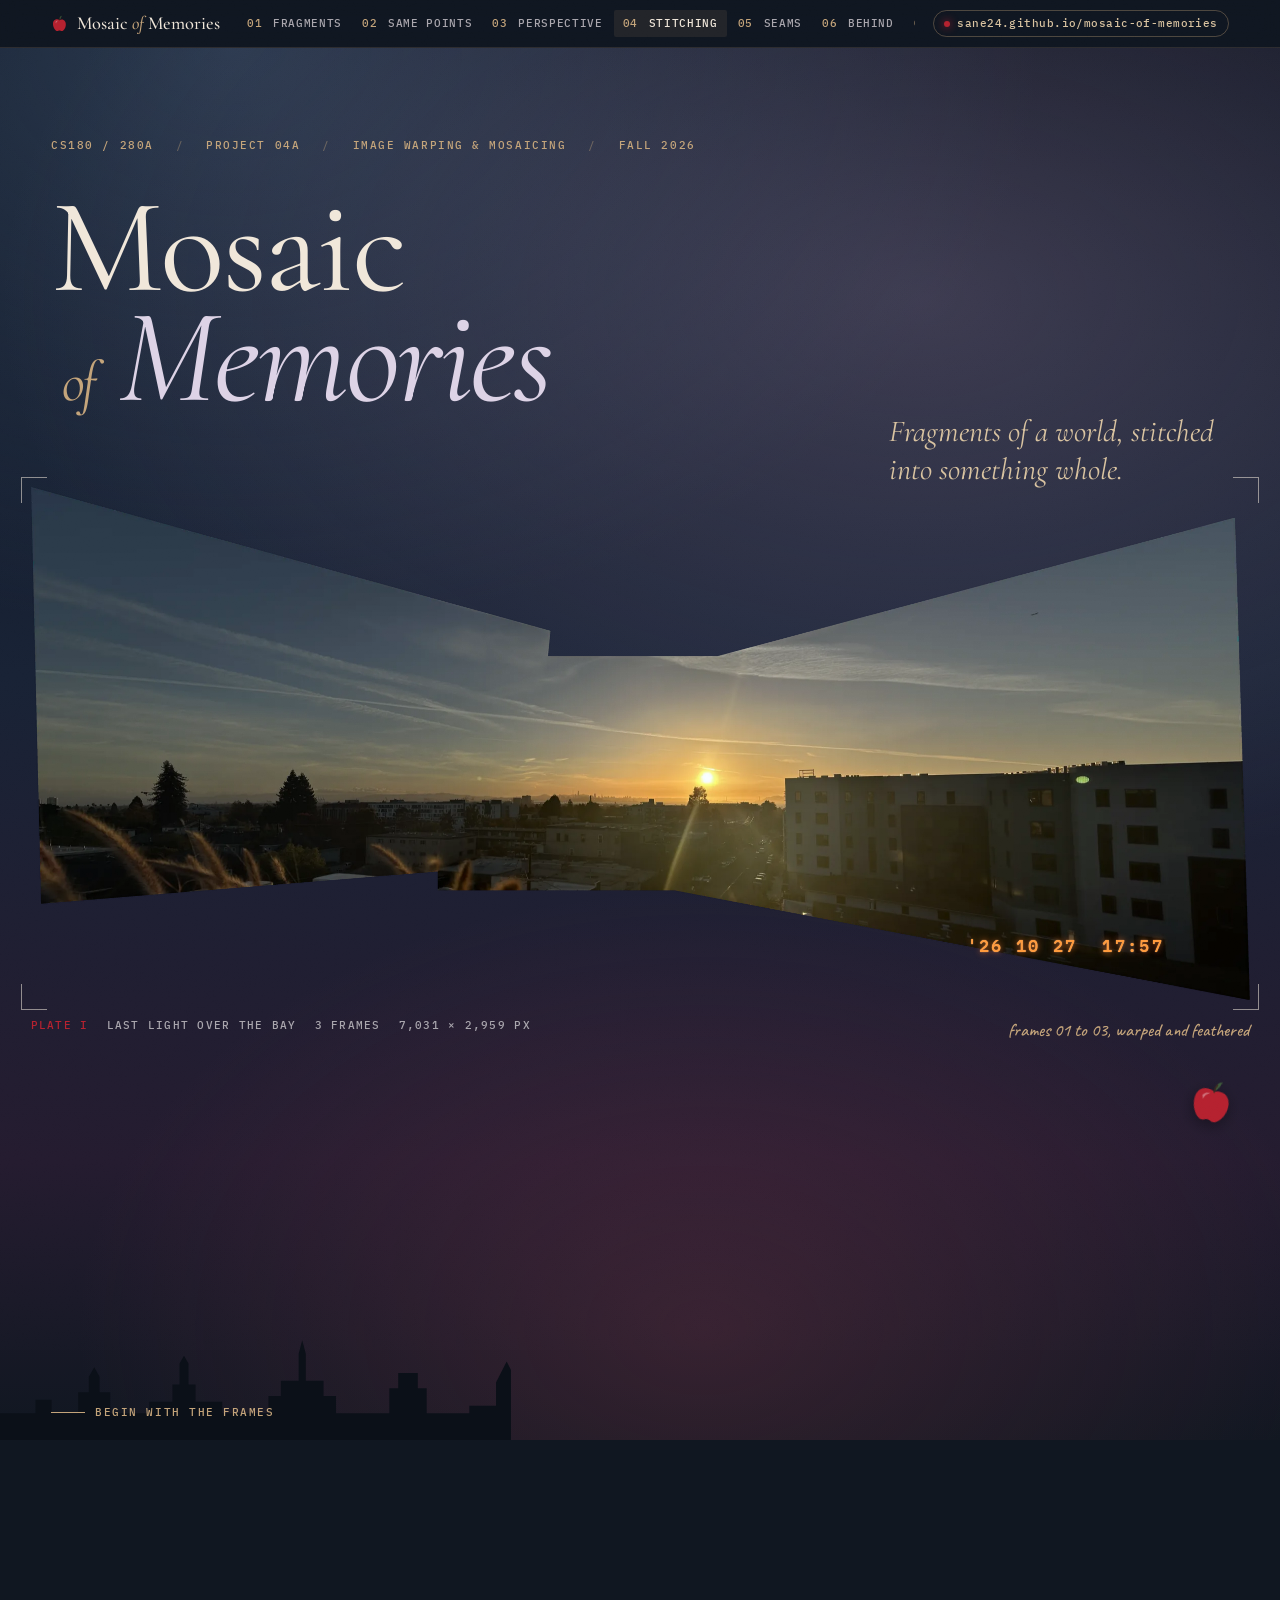
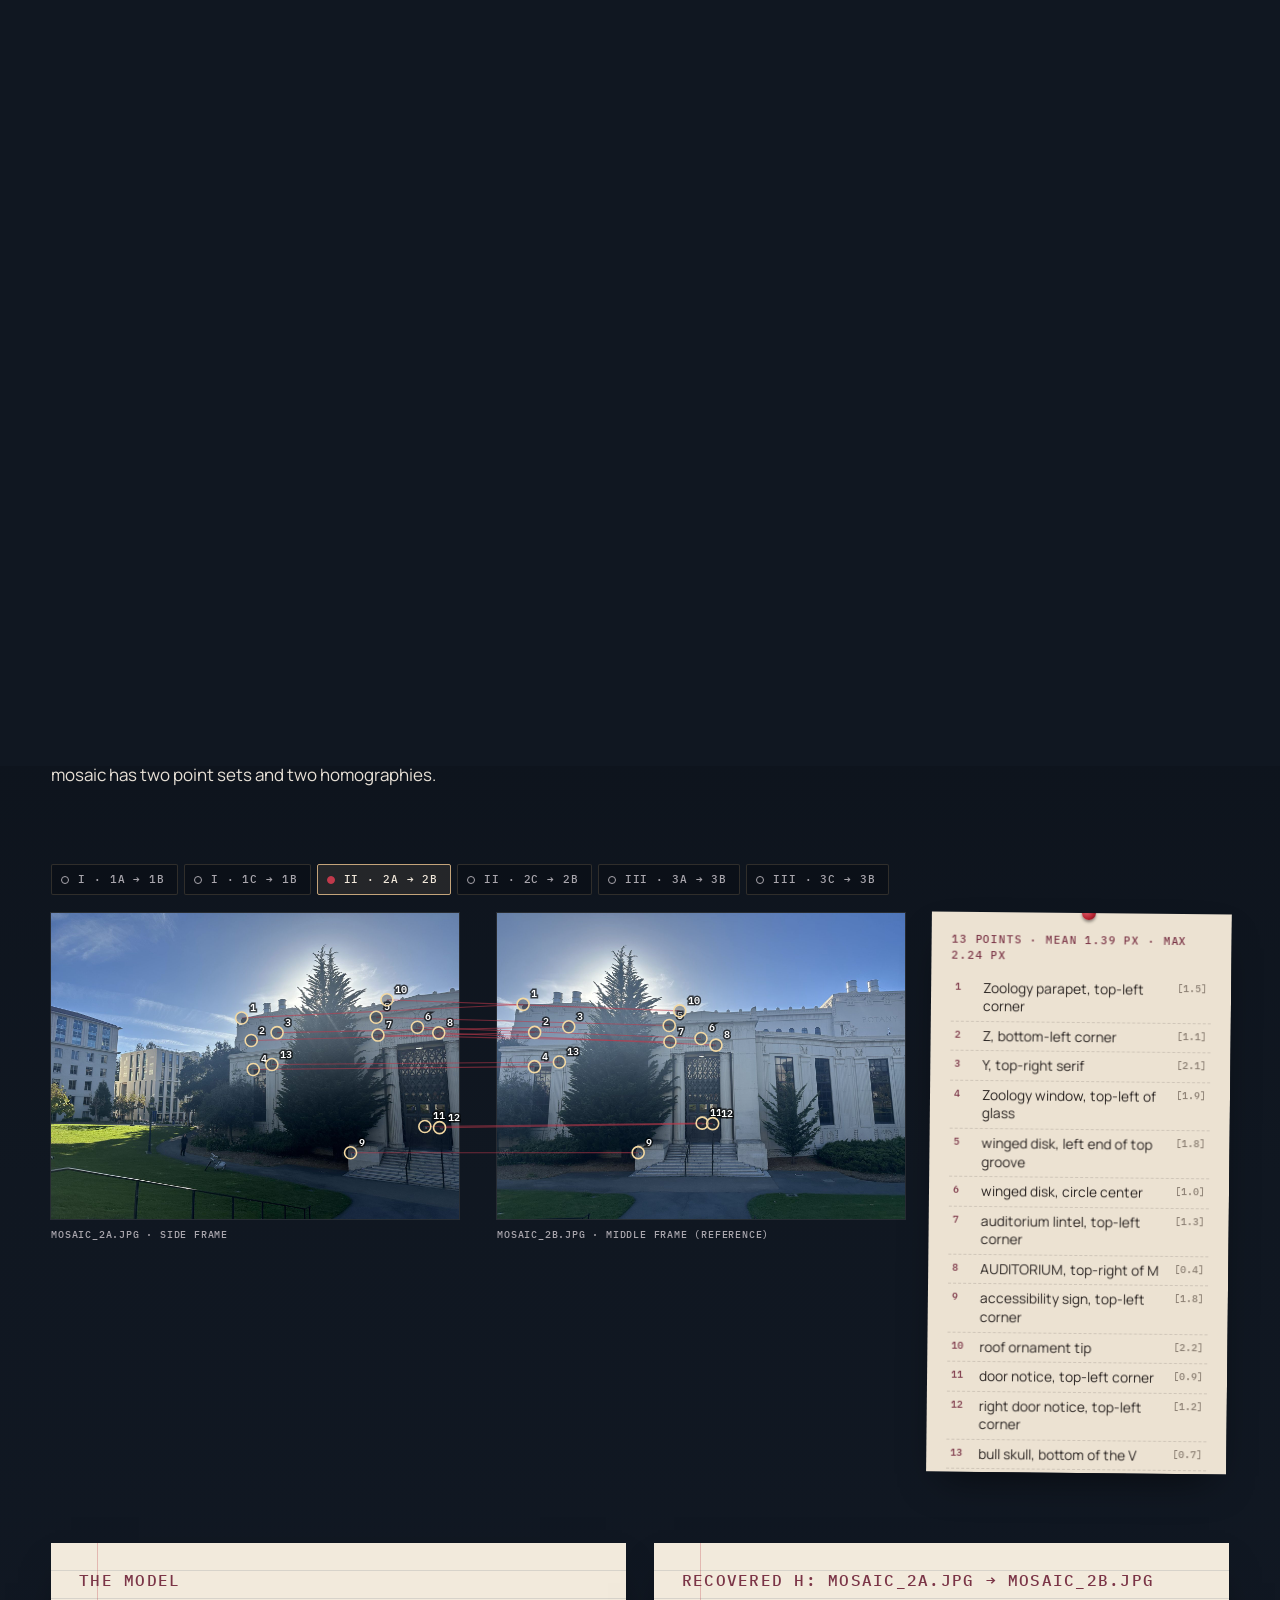
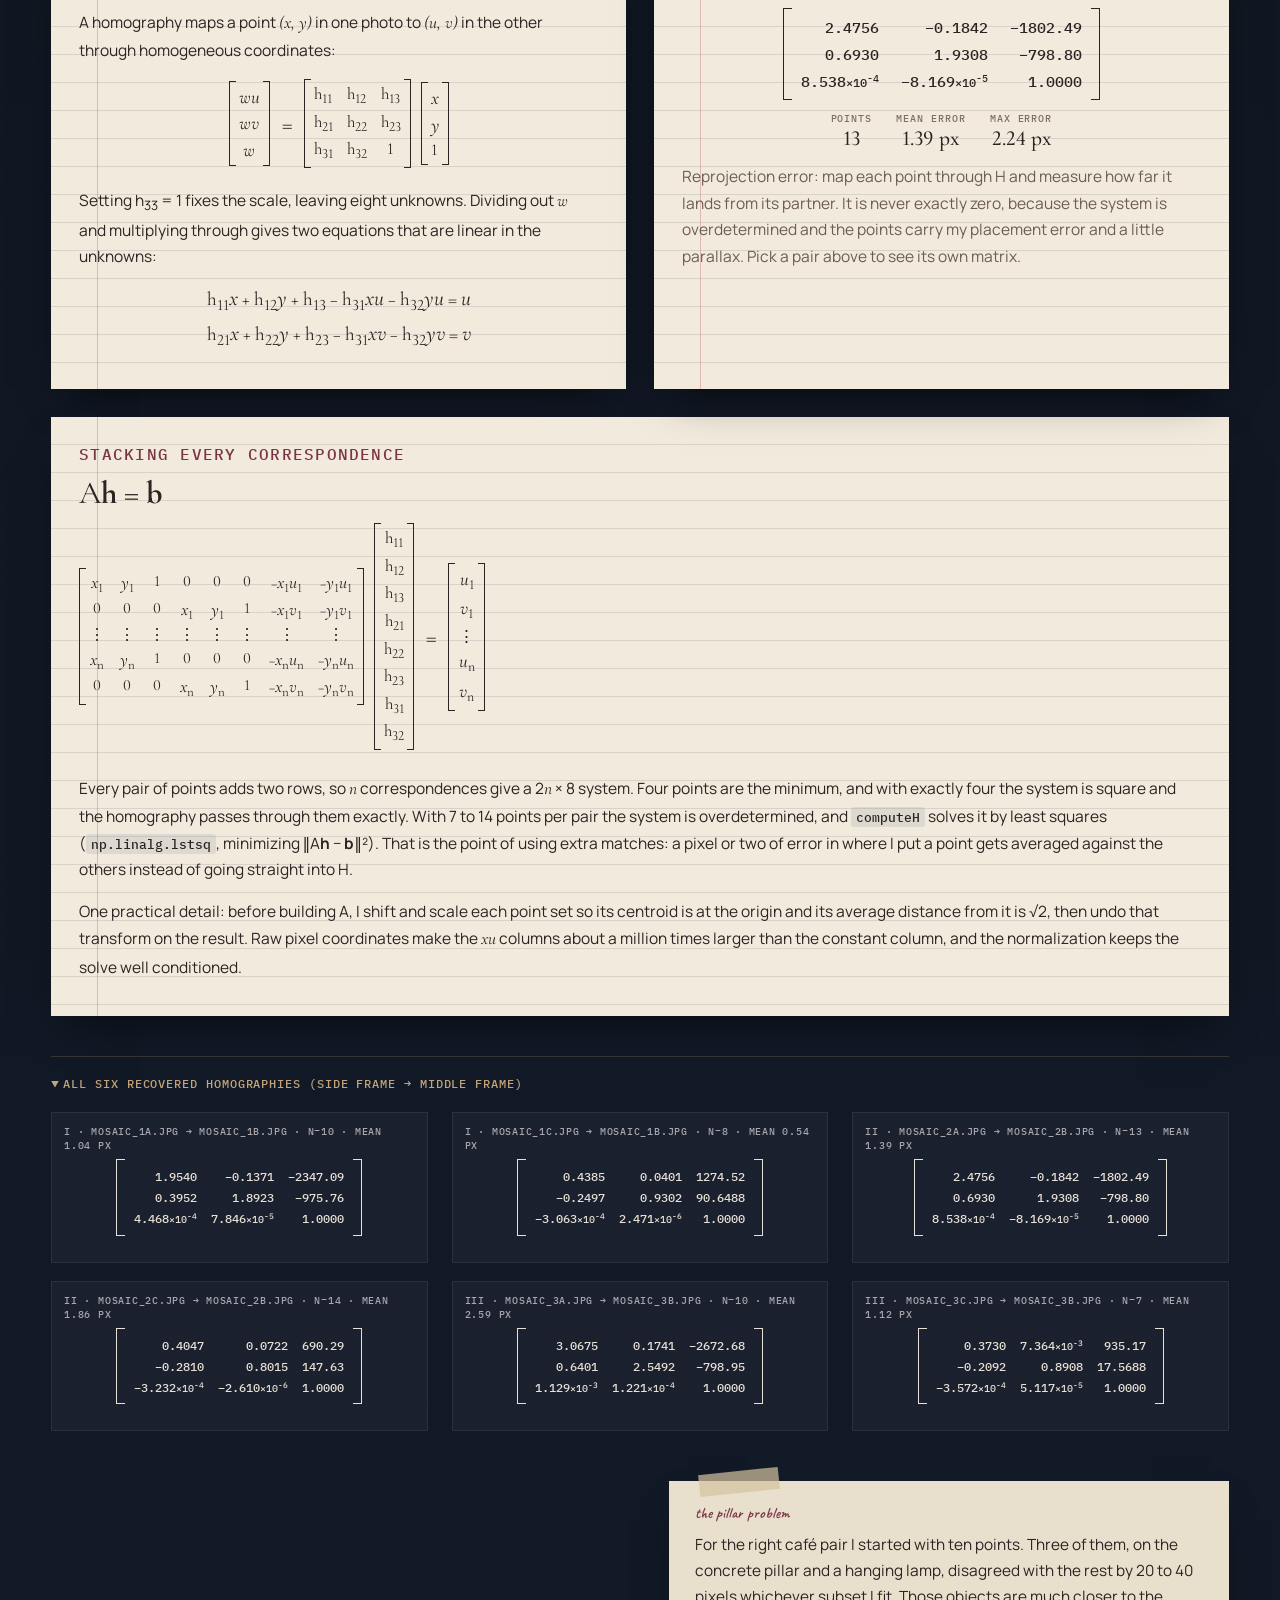
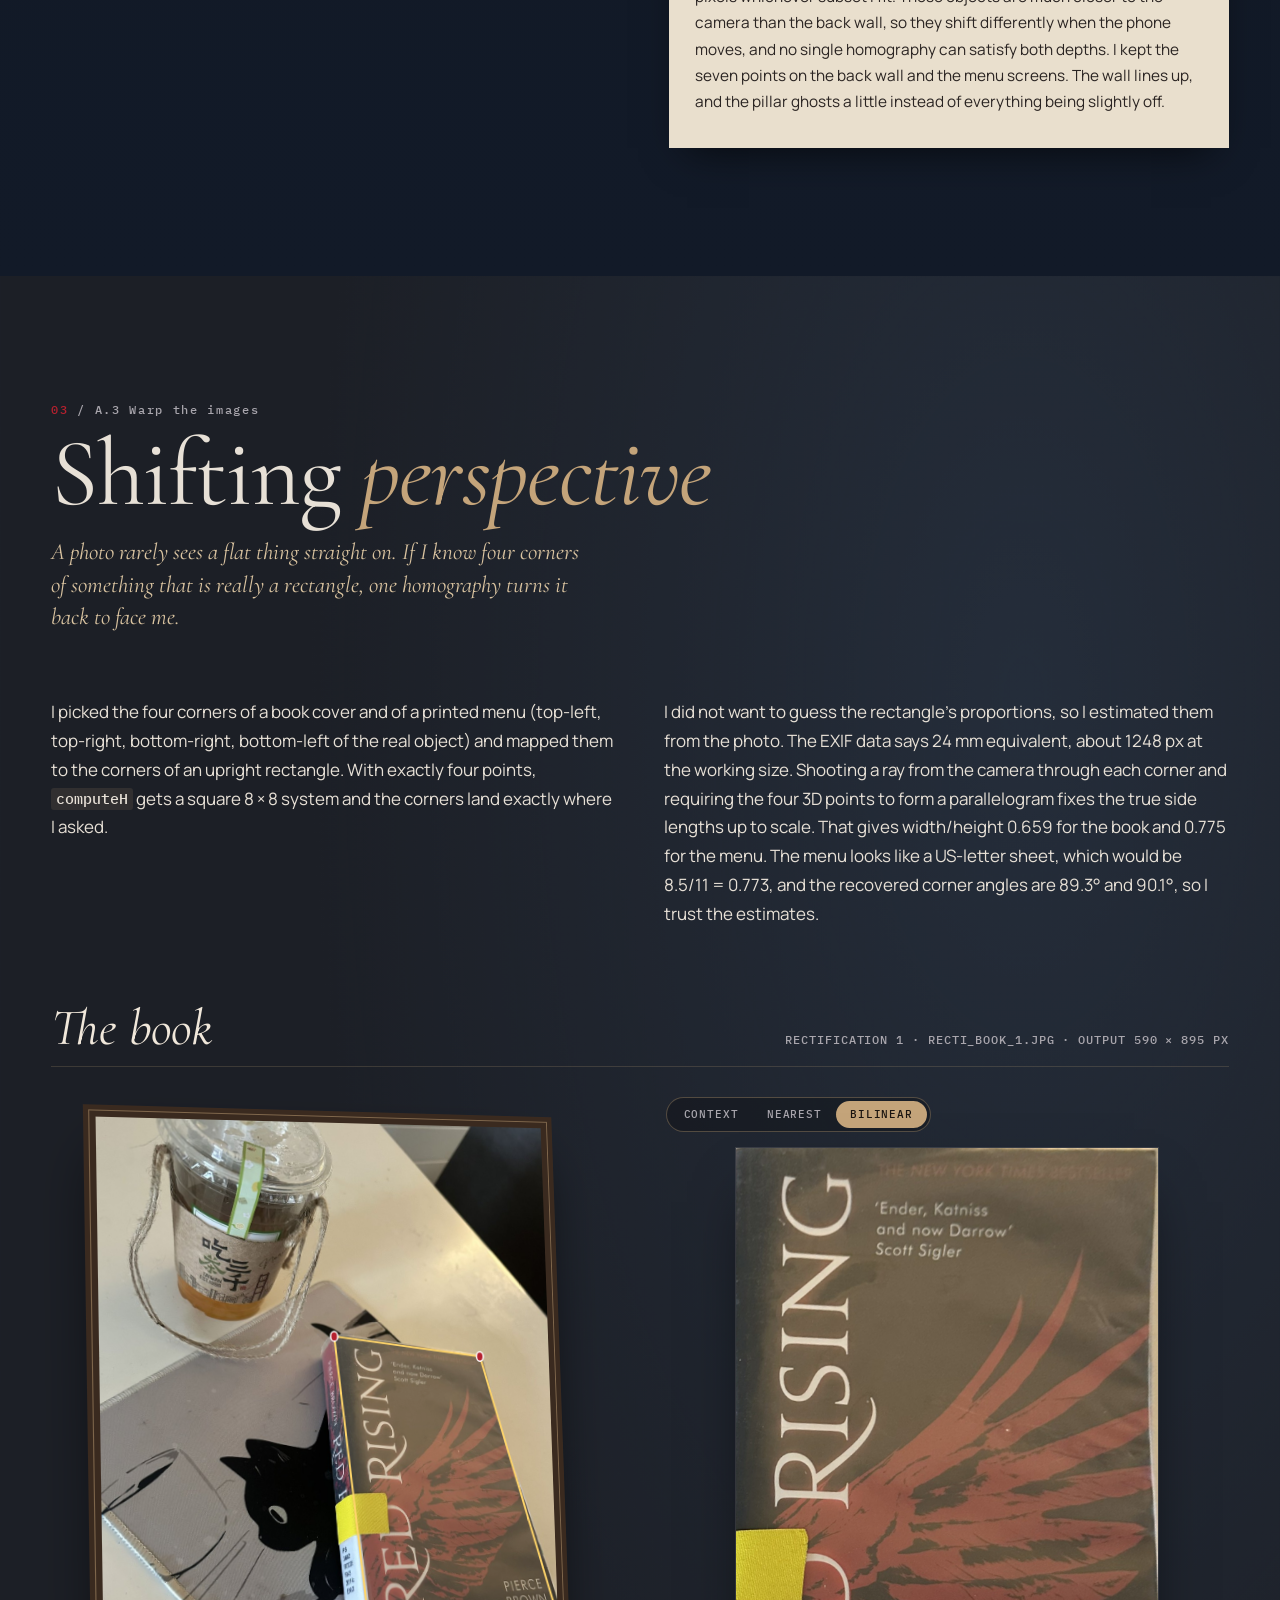
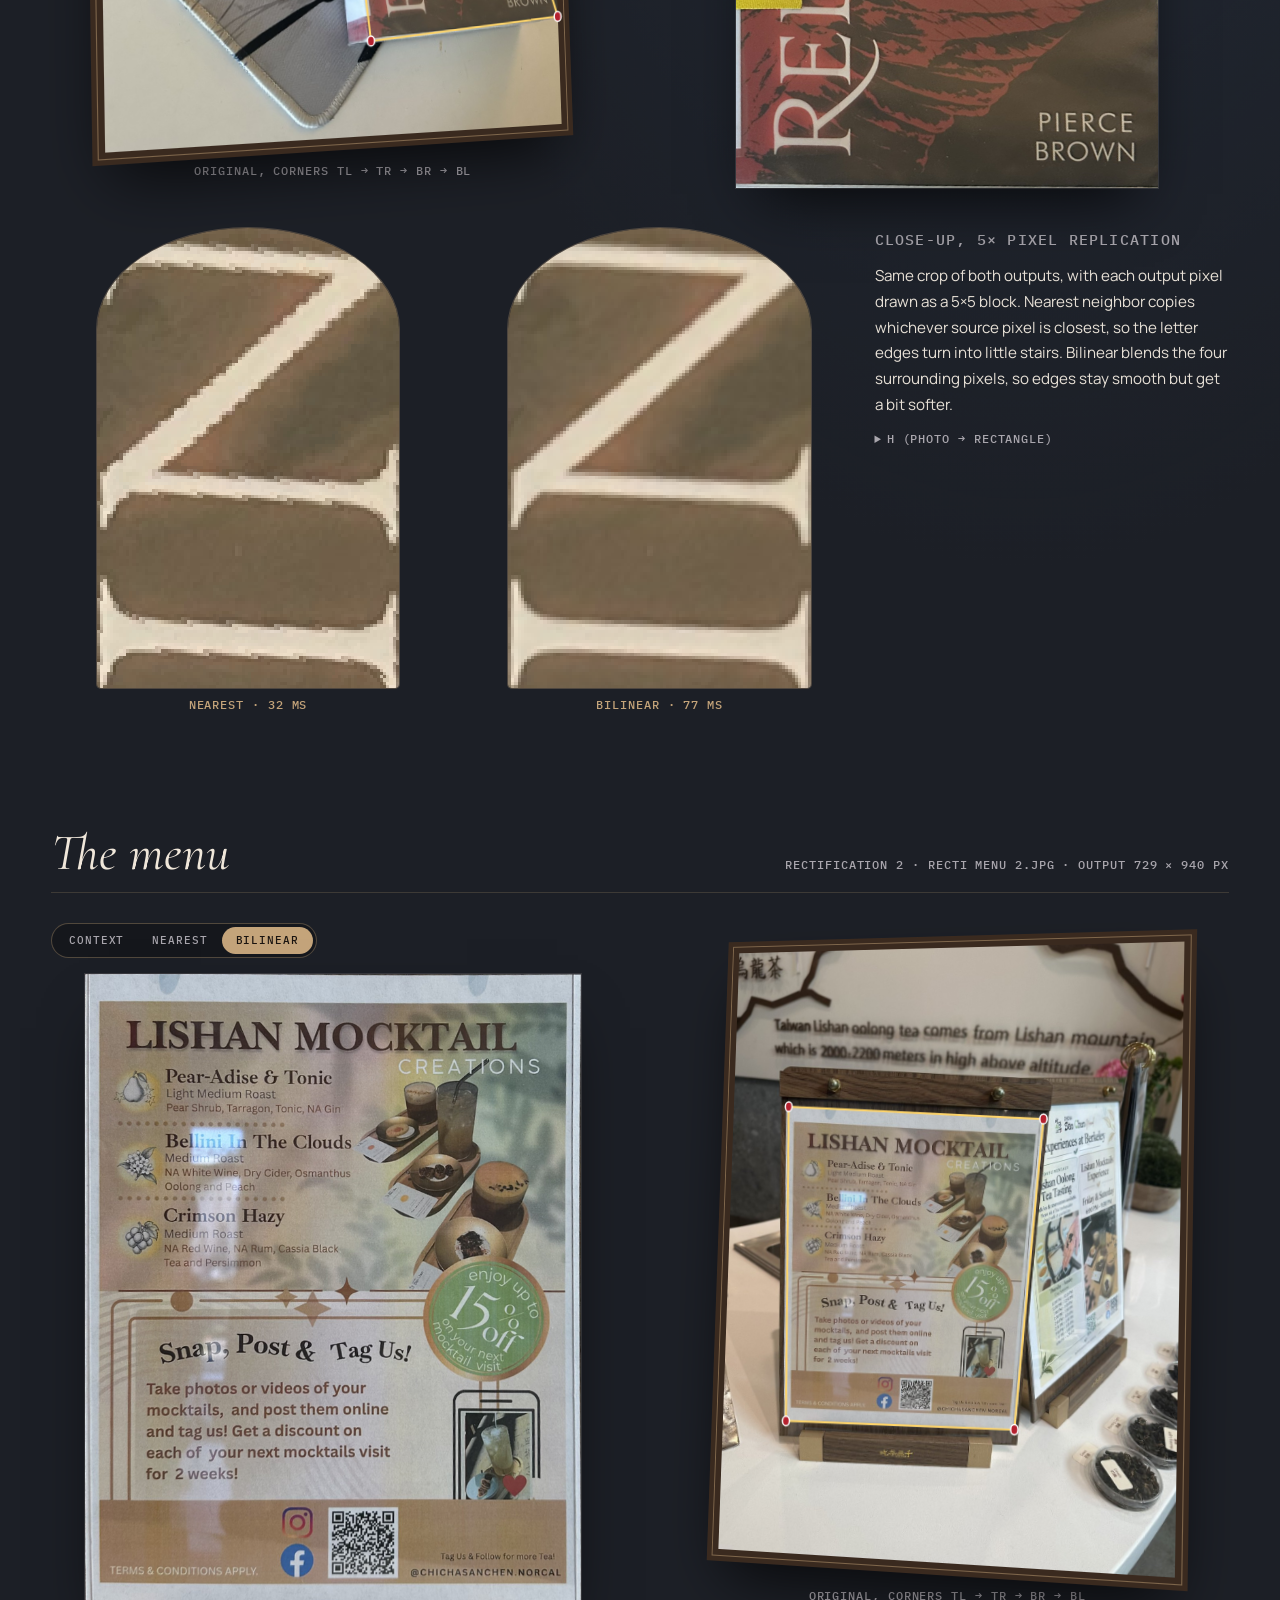
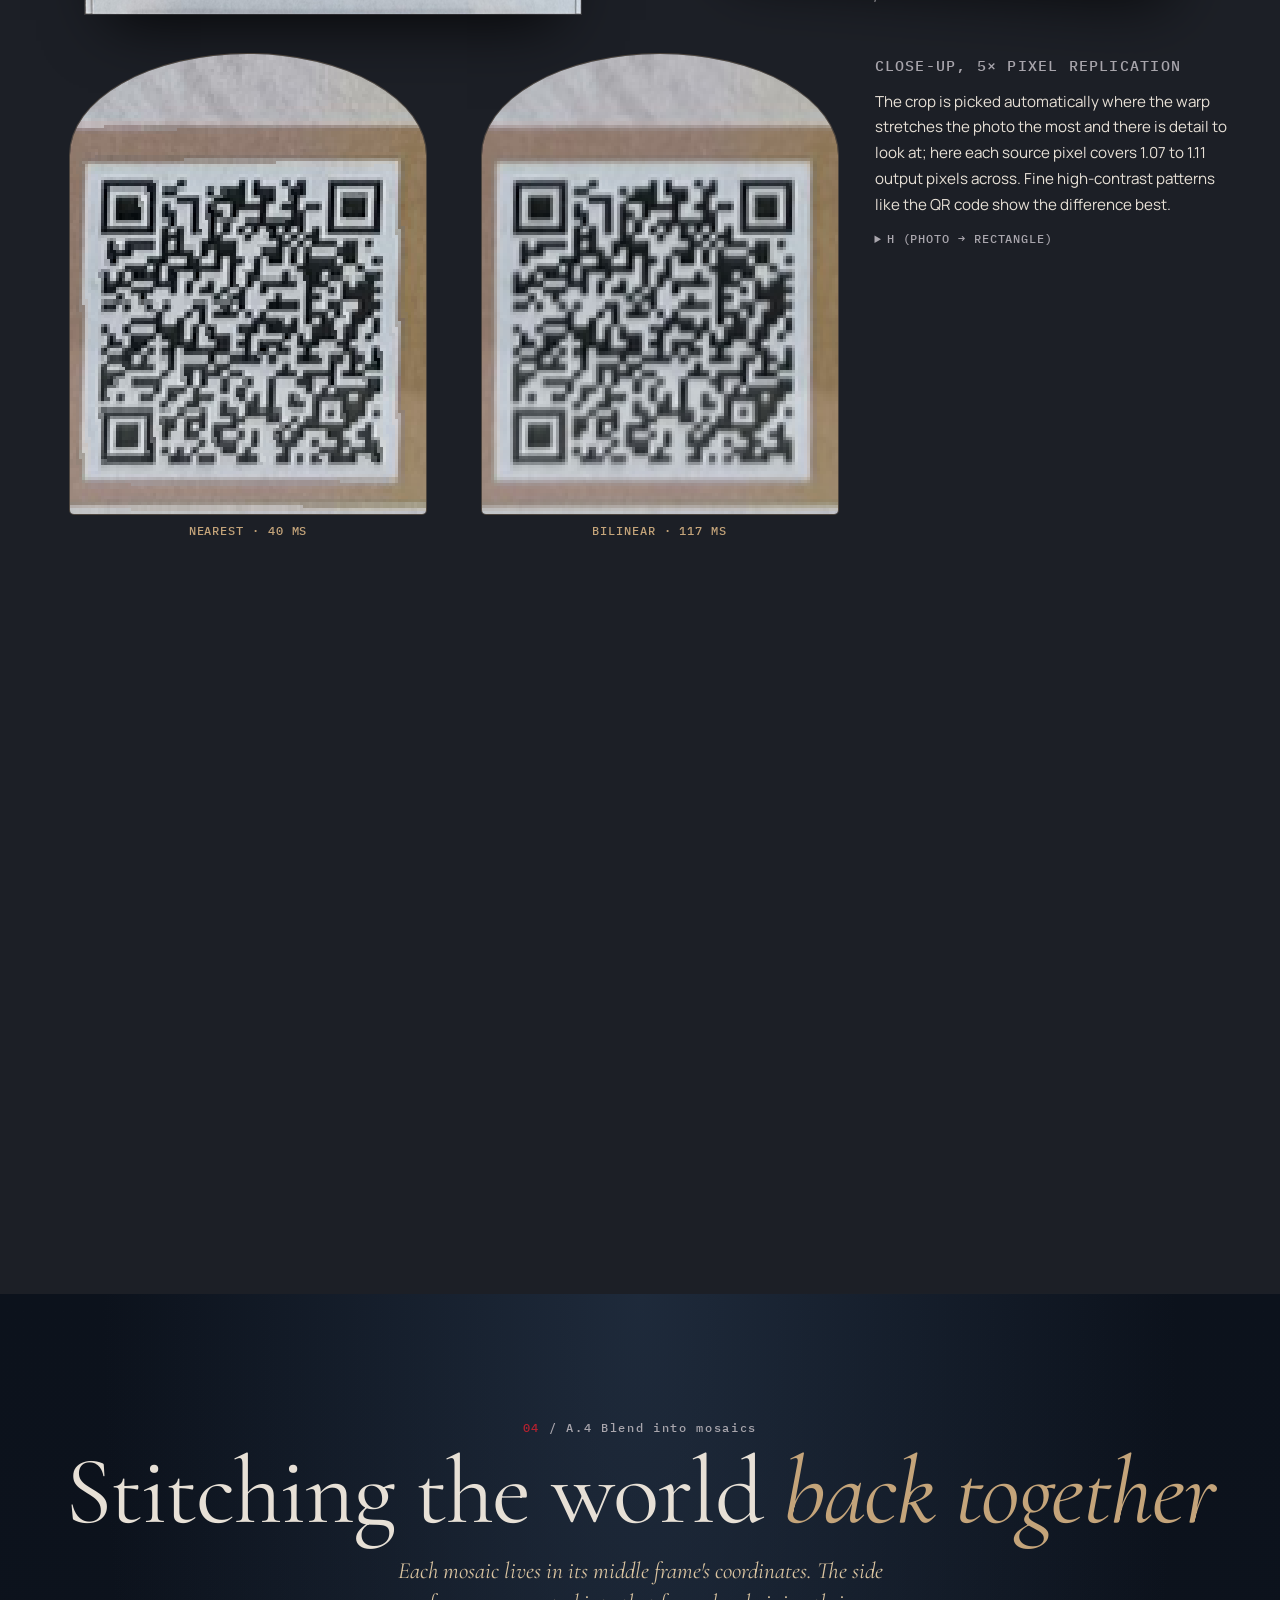
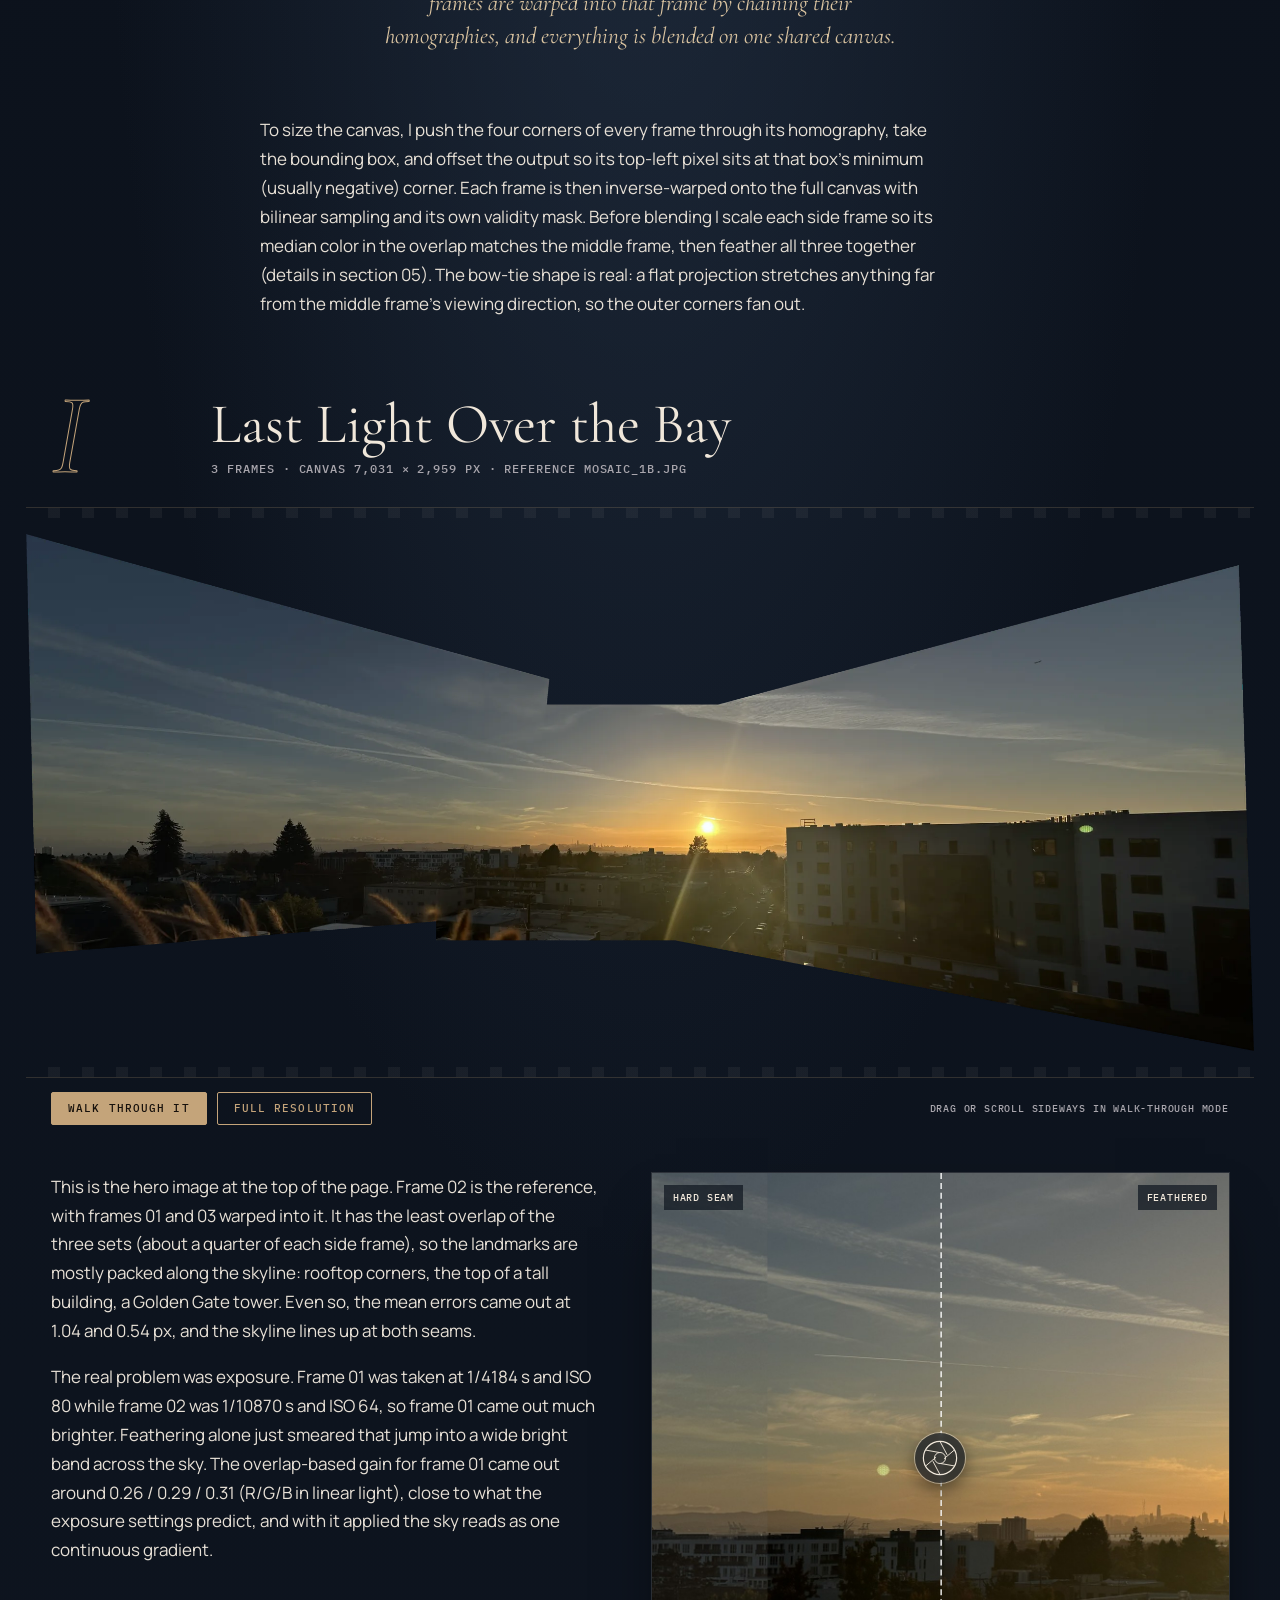
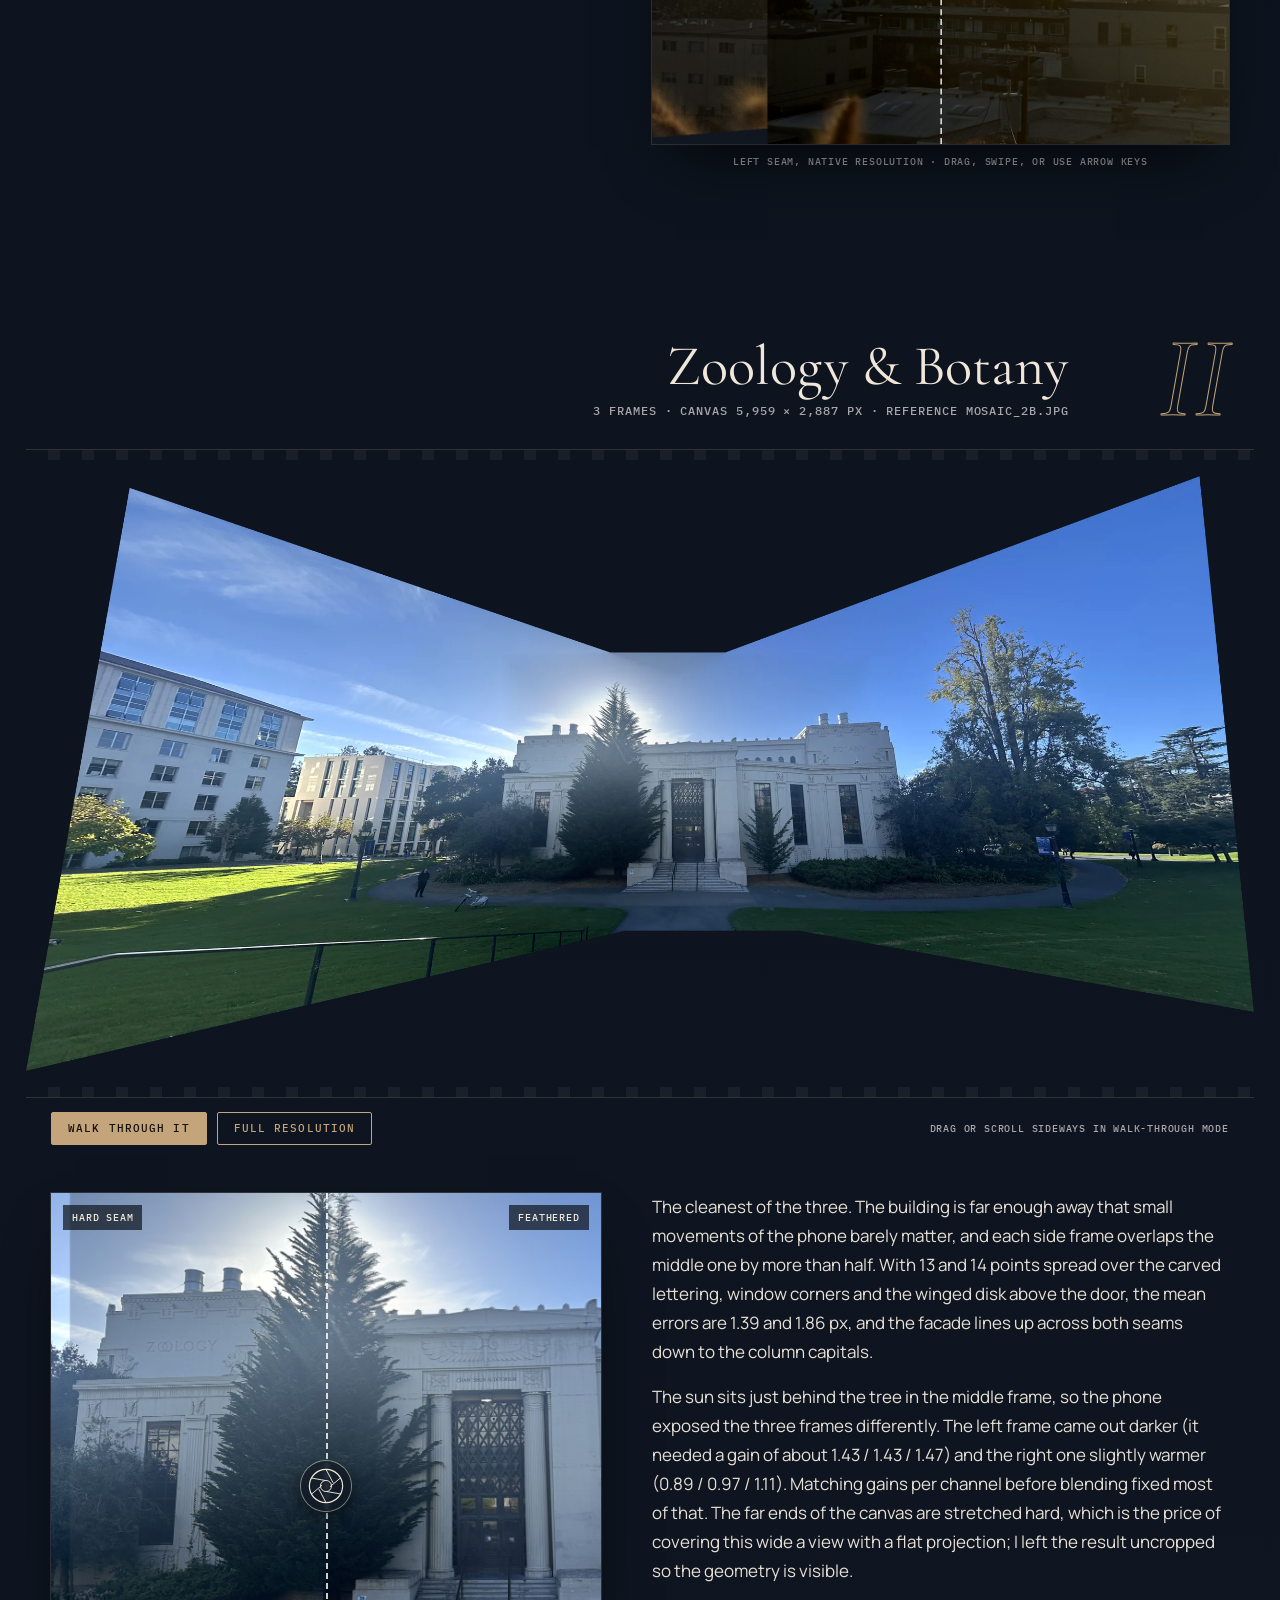
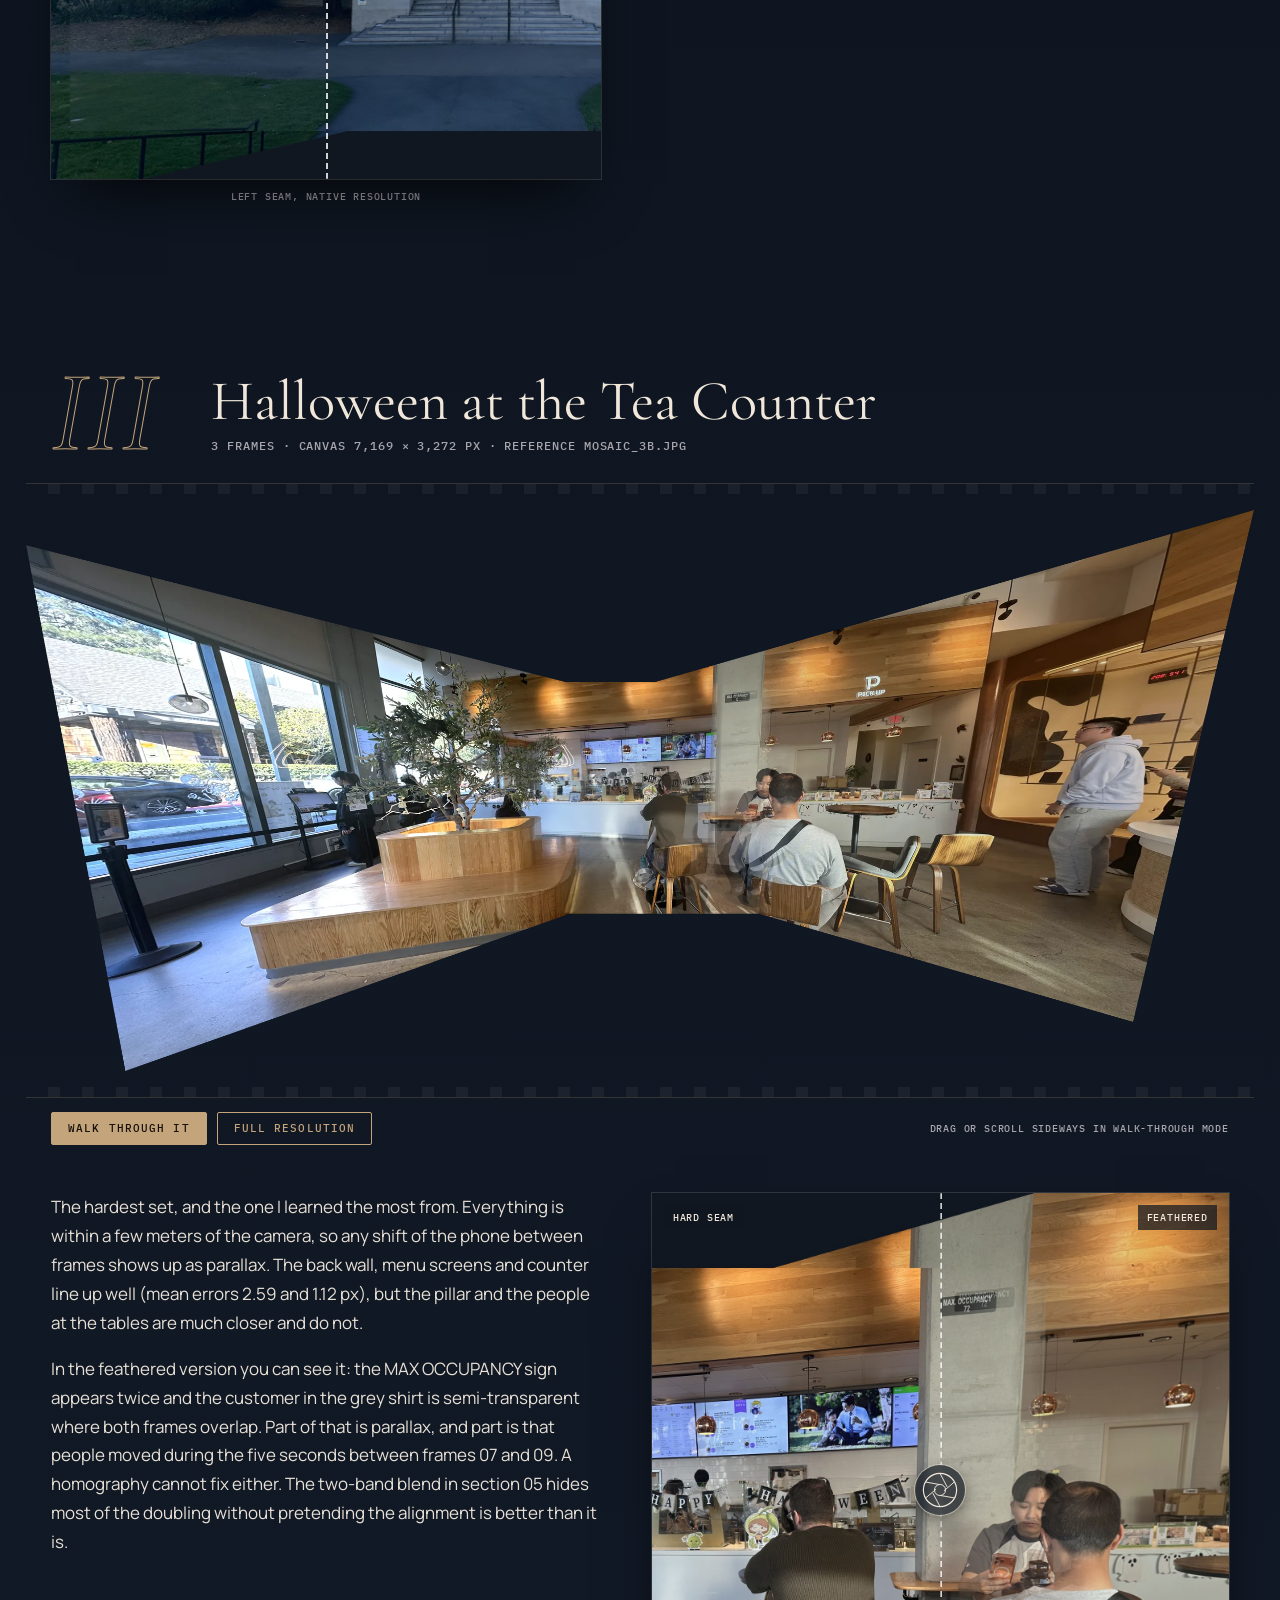
==== index.html @ 3f11285d "build site from results" ====
<!doctype html>
<html lang="en">
<head>
<meta charset="utf-8">
<meta name="viewport" content="width=device-width, initial-scale=1">
<title>Mosaic of Memories</title>
<meta name="description" content="CS180/280A Project 4A: image warping and mosaicing. Manual homographies, inverse warping, perspective rectification and feathered photo mosaics.">
<meta name="color-scheme" content="dark light">
<link rel="canonical" href="https://sane24.github.io/mosaic-of-memories/">
<link rel="icon" href="assets/apple.svg" type="image/svg+xml">
<link rel="preconnect" href="https://fonts.googleapis.com">
<link rel="preconnect" href="https://fonts.gstatic.com" crossorigin>
<link href="https://fonts.googleapis.com/css2?family=Caveat:wght@500;600&family=Cormorant+Garamond:ital,wght@0,400;0,500;0,600;1,400;1,500&family=IBM+Plex+Mono:wght@400;500&family=Manrope:wght@400;500;600&display=swap" rel="stylesheet">
<link rel="stylesheet" href="assets/styles.css">
<script>document.documentElement.classList.add('js')</script>
</head>
<body id="top">

<svg width="0" height="0" class="defs" aria-hidden="true" focusable="false">
  <defs>
    <symbol id="apple" viewBox="0 0 64 64">
      <path d="M33 17c-2-6 1-12 7-14-1 6-3 10-7 14z" fill="#3d5a3a"/>
      <path d="M32 19c-6-4-17-4-22 4-6 10-1 27 7 34 4 4 8 4 11 2 2-1 6-1 8 0 3 2 7 2 11-2 8-7 12-23 6-33-5-8-15-8-21-5z" fill="currentColor"/>
      <path d="M17 27c2-4 6-6 10-5-4 2-7 5-8 10z" fill="#fff" opacity=".35"/>
      <path d="M32 19c0-4 0-7 2-10" stroke="#3b2a1f" stroke-width="2.4" fill="none" stroke-linecap="round"/>
    </symbol>
    <symbol id="aperture" viewBox="0 0 48 48">
      <circle cx="24" cy="24" r="21" fill="none" stroke="currentColor" stroke-width="1.5"/>
      <g fill="none" stroke="currentColor" stroke-width="1.2">
        <path d="M24 3 L33 20"/><path d="M42 14 L29 25"/><path d="M42 34 L25 31"/>
        <path d="M24 45 L15 28"/><path d="M6 34 L19 23"/><path d="M6 14 L23 17"/>
      </g>
      <circle cx="24" cy="24" r="7" fill="none" stroke="currentColor" stroke-width="1.2"/>
    </symbol>
    <symbol id="mask" viewBox="0 0 200 90">
      <path d="M100 30c-14-18-48-28-80-22C6 11 0 24 2 38c3 22 22 42 46 46 22 4 36-6 46-22 2-3 10-3 12 0 10 16 24 26 46 22 24-4 43-24 46-46 2-14-4-27-18-30-32-6-66 4-80 22z" fill="currentColor"/>
    </symbol>
  </defs>
</svg>

<a class="skip" href="#fragments">Skip to the project</a>

<header class="topbar">
  <a class="brand" href="#top" aria-label="Mosaic of Memories, back to top">
    <svg class="brand__apple" aria-hidden="true"><use href="#apple"/></svg>
    <span>Mosaic <i>of</i> Memories</span>
  </a>
  <nav class="topnav" aria-label="Sections">
    <a href="#fragments"><b>01</b> Fragments</a>
    <a href="#points"><b>02</b> Same points</a>
    <a href="#perspective"><b>03</b> Perspective</a>
    <a href="#stitching"><b>04</b> Stitching</a>
    <a href="#seams"><b>05</b> Seams</a>
    <a href="#behind"><b>06</b> Behind</a>
    <a href="#gallery"><b>07</b> Gallery</a>
  </nav>
  <a class="permalink" href="https://sane24.github.io/mosaic-of-memories/"><span class="permalink__dot" aria-hidden="true"></span>sane24.github.io/mosaic-of-memories</a>
</header>

<main id="part-a" data-part="a">

<!-- ===================================================== 00 · OPENING -->
<section class="hero" aria-labelledby="title">
  <div class="hero__sky" aria-hidden="true"></div>
  <div class="hero__meta">
    <span>CS180 / 280A</span><span>Project 04A</span><span>Image Warping &amp; Mosaicing</span><span>Fall 2026</span>
  </div>
  <p class="print-url">Website: <a href="https://sane24.github.io/mosaic-of-memories/">https://sane24.github.io/mosaic-of-memories/</a></p>

  <h1 id="title" class="hero__title">
    <span class="w1">Mosaic</span>
    <span class="w2"><i>of</i></span>
    <span class="w3">Memories</span>
  </h1>
  <p class="hero__sub">Fragments of a world, stitched into something whole.</p>

  <figure class="hero__plate" style="--ar: 2.3761">
    <div class="plate" data-parallax="0.6">
      <img class="plate__layer l1" src="assets/img/mosaic1_warped1.webp" alt="" aria-hidden="true">
      <img class="plate__layer l3" src="assets/img/mosaic1_warped3.webp" alt="" aria-hidden="true">
      <img class="plate__layer l2" src="assets/img/mosaic1_warped2.webp" alt="" aria-hidden="true">
      <img class="plate__final" src="assets/img/mosaic1_feathered_2400.webp" alt="Three sunset photographs over the bay stitched into one wide panorama; the outer frames fan out into a bow-tie shape.">
      <span class="datestamp" aria-hidden="true">'26 10 27 &nbsp;17:57</span><span class="vf vf--tl"></span><span class="vf vf--tr"></span><span class="vf vf--bl"></span><span class="vf vf--br"></span>
    </div>
    <figcaption class="hero__cap">
      <span>Plate I</span><span>Last Light Over the Bay</span><span>3 frames</span><span>7,031 &times; 2,959 px</span><span>frames 01 to 03, warped and feathered</span>
    </figcaption>
  </figure>

  <div class="hero__intro">
    <p>Nine photographs from one afternoon around Berkeley, a few dozen points I matched by hand, and a 3&times;3 matrix for every pair. This is my write-up for Part A of the image mosaicing project: recovering homographies, warping with my own nearest-neighbor and bilinear samplers, rectifying two photos, and blending three panoramas.</p>
    <svg class="sticker sticker--apple" aria-hidden="true"><use href="#apple"/></svg>
  </div>

  <svg class="skyline" viewBox="0 0 1440 120" preserveAspectRatio="none" aria-hidden="true">
    <path d="M0 120V92h40v-14h18v14h30V70h12V54l6-10 6 10v16h12v22h44V80h26V62h8V40l5-8 5 8v22h8v18h30v12h52V74h14V58h20V30l4-14 4 14v28h20v16h14v18h60V66h10V50h22v16h10v26h48V84h30V60l12-22 12 22v24h30v8h70V70h16V48h6V36h4V24l3-8 3 8v12h4v12h6v22h16v22h56V78h22V64h36v28h40V58h8V44l10-14 10 14v14h8v34h52V80h20V50h6l8-16 8 16h6v42h44V70h28v22h40V60h14V46h16v14h14v32h60v28z" fill="currentColor"/>
  </svg>
  <a class="hero__scroll" href="#fragments">Begin with the frames</a>
</section>

<!-- ===================================================== 01 · FRAGMENTS -->
<section id="fragments" class="sheet sheet--paper" aria-labelledby="h-fragments">
  <div class="sheet__edge sheet__edge--top" aria-hidden="true"></div>
  <header class="sec-head sec-head--split">
    <p class="sec-num">01 <span>/ A.1 Shoot the pictures</span></p>
    <h2 id="h-fragments">Fragments</h2>
    <p class="sec-lede">Three sets of three overlapping frames, laid out like a contact sheet. The dashed outline on each print is the part of the scene its neighbor also saw, computed from the recovered homography.</p>
  </header>

  <div class="capture-notes">
    <p>Everything was shot on my iPhone 14 Pro on October 27, 2026. For each mosaic I took a middle frame and then turned left and right from the same spot, so each set is three frames taken within a few seconds of each other (the sunset set spans about a minute and a half). The campus and caf&eacute; sets use the main 24&nbsp;mm-equivalent lens. For the sunset I used the 2&times; setting (46 to 48&nbsp;mm equivalent), which makes the bay bigger in frame but leaves less overlap between shots.</p>
    <p>A homography lines two photos up exactly only when the camera rotates about its own optical center or the scene is flat. A phone never pivots perfectly about its lens, so how well each set works depends mostly on how far away the subject is. The phone also picked its own exposure for every frame, which matters later: in the sunset set the shutter speed ranges from 1/10870&nbsp;s to 1/4184&nbsp;s.</p>
  </div>

  <div class="contact">
    <article class="strip strip--1" aria-label="Set I, frames 01 to 03">
      <div class="strip__label">
        <p class="hand">sunset over the bay, 5:56 pm</p>
        <p class="mono">SET I &middot; FRAMES 01, 02, 03 &middot; overlap 26% / 28%</p>
        <p>Looking west at sunset. The Golden Gate Bridge and the San Francisco skyline are on the horizon, and the middle frame is the reference.</p>
      </div>
      <div class="strip__prints">
        <figure class="print print--tilt-l" data-frame="0:0"><span class="tape"></span><div class="print__img"><img src="assets/img/mosaic1_frame1.jpg" alt="Frame 01: sunset sky over rooftops, with tall grass in the foreground on the left." loading="lazy"></div><figcaption><b>FRAME 01</b> mosaic_1a.jpg<br><span>17:56 &middot; 46mm eq &middot; f/1.78 &middot; 1/4184s &middot; ISO 80</span></figcaption></figure>
        <figure class="print print--ref" data-frame="0:1"><span class="tape tape--r"></span><div class="print__img"><img src="assets/img/mosaic1_frame2.jpg" alt="Frame 02: the sun low over the bay, with the San Francisco skyline on the horizon." loading="lazy"></div><figcaption><b>FRAME 02</b> mosaic_1b.jpg <em>reference</em><br><span>17:57 &middot; 48mm eq &middot; f/1.78 &middot; 1/10870s &middot; ISO 64</span></figcaption></figure>
        <figure class="print print--tilt-r" data-frame="0:2"><span class="tape"></span><div class="print__img"><img src="assets/img/mosaic1_frame3.jpg" alt="Frame 03: the sun and the Golden Gate Bridge, with an apartment building on the right." loading="lazy"></div><figcaption><b>FRAME 03</b> mosaic_1c.jpg<br><span>17:57 &middot; 48mm eq &middot; f/1.78 &middot; 1/8929s &middot; ISO 64</span></figcaption></figure>
      </div>
    </article>

    <article class="strip strip--2" aria-label="Set II, frames 04 to 06">
      <div class="strip__label">
        <p class="hand">Zoology &amp; Botany, 4:14 pm</p>
        <p class="mono">SET II &middot; FRAMES 04, 05, 06 &middot; overlap 54% / 57%</p>
        <p>The old Life Sciences Building on campus, with ZOOLOGY and BOTANY carved over its two wings and the Chan Shun Auditorium entrance in the middle.</p>
      </div>
      <div class="strip__prints">
        <figure class="print print--tilt-r" data-frame="1:0"><span class="tape tape--r"></span><div class="print__img"><img src="assets/img/mosaic2_frame1.jpg" alt="Frame 04: lawn and modern buildings, with the left wing of the Zoology building at the edge." loading="lazy"></div><figcaption><b>FRAME 04</b> mosaic_2a.jpg<br><span>16:14 &middot; 24mm eq &middot; f/1.78 &middot; 1/4545s &middot; ISO 80</span></figcaption></figure>
        <figure class="print print--ref" data-frame="1:1"><span class="tape"></span><div class="print__img"><img src="assets/img/mosaic2_frame2.jpg" alt="Frame 05: the white facade with Chan Shun Auditorium doors, steps and a tall evergreen in front." loading="lazy"></div><figcaption><b>FRAME 05</b> mosaic_2b.jpg <em>reference</em><br><span>16:14 &middot; 24mm eq &middot; f/1.78 &middot; 1/3155s &middot; ISO 80</span></figcaption></figure>
        <figure class="print print--tilt-l" data-frame="1:2"><span class="tape"></span><div class="print__img"><img src="assets/img/mosaic2_frame3.jpg" alt="Frame 06: the Botany wing with tall windows, trees and lawn on the right." loading="lazy"></div><figcaption><b>FRAME 06</b> mosaic_2c.jpg<br><span>16:14 &middot; 24mm eq &middot; f/1.78 &middot; 1/2882s &middot; ISO 80</span></figcaption></figure>
      </div>
    </article>

    <article class="strip strip--3" aria-label="Set III, frames 07 to 09">
      <div class="strip__label">
        <p class="hand">tea counter, Halloween week, 4:25 pm</p>
        <p class="mono">SET III &middot; FRAMES 07, 08, 09 &middot; overlap 52% / 47%</p>
        <p>Inside Chicha San Chen. Menu screens, a HAPPY HALLOWEEN banner, a concrete pillar, and people a few meters away who kept moving between shots.</p>
      </div>
      <div class="strip__prints">
        <figure class="print print--tilt-l" data-frame="2:0"><span class="tape"></span><div class="print__img"><img src="assets/img/mosaic3_frame1.jpg" alt="Frame 07: window wall, a wooden planter with an olive tree, and the order counter." loading="lazy"></div><figcaption><b>FRAME 07</b> mosaic_3a.jpg<br><span>16:25 &middot; 24mm eq &middot; f/1.78 &middot; 1/130s &middot; ISO 64</span></figcaption></figure>
        <figure class="print print--ref" data-frame="2:1"><span class="tape tape--r"></span><div class="print__img"><img src="assets/img/mosaic3_frame2.jpg" alt="Frame 08: the counter with menu screens, the HAPPY banner and a seated customer." loading="lazy"></div><figcaption><b>FRAME 08</b> mosaic_3b.jpg <em>reference</em><br><span>16:25 &middot; 24mm eq &middot; f/1.78 &middot; 1/120s &middot; ISO 80</span></figcaption></figure>
        <figure class="print print--tilt-r" data-frame="2:2"><span class="tape"></span><div class="print__img"><img src="assets/img/mosaic3_frame3.jpg" alt="Frame 09: the concrete pillar with a MAX OCCUPANCY sign, tables and the pick-up area." loading="lazy"></div><figcaption><b>FRAME 09</b> mosaic_3c.jpg<br><span>16:25 &middot; 24mm eq &middot; f/1.78 &middot; 1/120s &middot; ISO 80</span></figcaption></figure>
      </div>
    </article>
  </div>
  <p class="aside-note">Overlap is the share of each side frame that lands inside the middle frame once warped. The course suggests 40 to 70%. Sets II and III are in that range; the sunset set is closer to 25%.</p>
  <div class="sheet__edge sheet__edge--bottom" aria-hidden="true"></div>
</section>

<div class="stitch-rule" aria-hidden="true"></div>

<!-- ===================================================== 02 · SAME POINTS -->
<section id="points" class="sheet sheet--night" aria-labelledby="h-points">
  <header class="sec-head sec-head--split">
    <p class="sec-num">02 <span>/ A.2 Recover homographies</span></p>
    <h2 id="h-points">Finding the <i>same</i> points</h2>
    <p class="sec-lede">Two photos of the same place disagree about where everything is. A handful of landmarks they agree on is enough to work out the rest.</p>
  </header>

  <div class="prose prose--two">
    <p>For each pair I looked for landmarks I could place exactly in both photos: corners of window frames, letters carved into the facade, the top of a Golden Gate tower, the corners of the menu screens. I tried to spread them across the whole overlap instead of clustering them on one object, since points bunched together only constrain the transformation near that spot. Each side frame is matched to the middle frame, so every mosaic has two point sets and two homographies.</p>
    <p>I placed the points on the full-resolution 4032&nbsp;&times;&nbsp;3024 photos and saved them to JSON in original-pixel coordinates. The pipeline works on a downsized copy (long side 1800&nbsp;px), so it rescales the points on load and never needs them re-picked. All the pixel errors below are at that 1800&nbsp;px working size.</p>
  </div>

  <div class="threads" data-threads>
    <div class="threads__tabs" role="tablist" aria-label="Choose a photo pair"></div>
    <div class="threads__board">
      <div class="threads__stage">
        <div class="threads__pair">
          <figure class="threads__img"><img alt="" data-side="a"><figcaption class="mono" data-cap="a"></figcaption></figure>
          <figure class="threads__img"><img alt="" data-side="b"><figcaption class="mono" data-cap="b"></figcaption></figure>
        </div>
        <svg class="threads__svg" aria-hidden="true"></svg>
      </div>
      <aside class="threads__card">
        <p class="mono threads__stat" data-stat></p>
        <ol class="threads__legend" data-legend></ol>
        <p class="threads__hint">Hover or focus a landmark to follow its thread. Numbers in brackets are the leftover error for that point, in pixels.</p>
      </aside>
    </div>
    <p class="live-only">Interactive on the live site. The printed version shows the saved correspondence figures below.</p>
  </div>

  <div class="static-figs">
    <figure><img src="assets/img/mosaic1_corr_12.jpg" alt="Correspondences between mosaic_1a.jpg and mosaic_1b.jpg, numbered in matching order." loading="lazy"><figcaption>mosaic_1a.jpg &rarr; mosaic_1b.jpg: 10 points, mean error 1.04 px</figcaption></figure>
    <figure><img src="assets/img/mosaic1_corr_32.jpg" alt="Correspondences between mosaic_1c.jpg and mosaic_1b.jpg." loading="lazy"><figcaption>mosaic_1c.jpg &rarr; mosaic_1b.jpg: 8 points, mean error 0.54 px</figcaption></figure>
    <figure><img src="assets/img/mosaic2_corr_12.jpg" alt="Correspondences between mosaic_2a.jpg and mosaic_2b.jpg." loading="lazy"><figcaption>mosaic_2a.jpg &rarr; mosaic_2b.jpg: 13 points, mean error 1.39 px</figcaption></figure>
    <figure><img src="assets/img/mosaic2_corr_32.jpg" alt="Correspondences between mosaic_2c.jpg and mosaic_2b.jpg." loading="lazy"><figcaption>mosaic_2c.jpg &rarr; mosaic_2b.jpg: 14 points, mean error 1.86 px</figcaption></figure>
    <figure><img src="assets/img/mosaic3_corr_12.jpg" alt="Correspondences between mosaic_3a.jpg and mosaic_3b.jpg." loading="lazy"><figcaption>mosaic_3a.jpg &rarr; mosaic_3b.jpg: 10 points, mean error 2.59 px</figcaption></figure>
    <figure><img src="assets/img/mosaic3_corr_32.jpg" alt="Correspondences between mosaic_3c.jpg and mosaic_3b.jpg." loading="lazy"><figcaption>mosaic_3c.jpg &rarr; mosaic_3b.jpg: 7 points, mean error 1.12 px</figcaption></figure>
  </div>

  <div class="math">
    <div class="math__card index-card">
      <p class="mono card-label">the model</p>
      <p>A homography maps a point <var>(x,&nbsp;y)</var> in one photo to <var>(u,&nbsp;v)</var> in the other through homogeneous coordinates:</p>
      <div class="eq">
        <span class="bm bm--col"><span><var>w</var><var>u</var></span><span><var>w</var><var>v</var></span><span><var>w</var></span></span>
        <span class="op">=</span>
        <span class="bm bm--3"><span>h<sub>11</sub></span><span>h<sub>12</sub></span><span>h<sub>13</sub></span><span>h<sub>21</sub></span><span>h<sub>22</sub></span><span>h<sub>23</sub></span><span>h<sub>31</sub></span><span>h<sub>32</sub></span><span>1</span></span>
        <span class="bm bm--col"><span><var>x</var></span><span><var>y</var></span><span>1</span></span>
      </div>
      <p>Setting h<sub>33</sub>&nbsp;=&nbsp;1 fixes the scale, leaving eight unknowns. Dividing out <var>w</var> and multiplying through gives two equations that are linear in the unknowns:</p>
      <div class="eq eq--lines">
        <span>h<sub>11</sub><var>x</var> + h<sub>12</sub><var>y</var> + h<sub>13</sub> &minus; h<sub>31</sub><var>x</var><var>u</var> &minus; h<sub>32</sub><var>y</var><var>u</var> = <var>u</var></span>
        <span>h<sub>21</sub><var>x</var> + h<sub>22</sub><var>y</var> + h<sub>23</sub> &minus; h<sub>31</sub><var>x</var><var>v</var> &minus; h<sub>32</sub><var>y</var><var>v</var> = <var>v</var></span>
      </div>
    </div>

    <div class="math__card math__card--wide index-card">
      <p class="mono card-label">stacking every correspondence</p><p class="card-title">A<b>h</b> = <b>b</b></p>
      <div class="eq eq--scroll">
        <span class="bm bm--8">
          <span><var>x</var><sub>1</sub></span><span><var>y</var><sub>1</sub></span><span>1</span><span>0</span><span>0</span><span>0</span><span>&minus;<var>x</var><sub>1</sub><var>u</var><sub>1</sub></span><span>&minus;<var>y</var><sub>1</sub><var>u</var><sub>1</sub></span>
          <span>0</span><span>0</span><span>0</span><span><var>x</var><sub>1</sub></span><span><var>y</var><sub>1</sub></span><span>1</span><span>&minus;<var>x</var><sub>1</sub><var>v</var><sub>1</sub></span><span>&minus;<var>y</var><sub>1</sub><var>v</var><sub>1</sub></span>
          <span>&#8942;</span><span>&#8942;</span><span>&#8942;</span><span>&#8942;</span><span>&#8942;</span><span>&#8942;</span><span>&#8942;</span><span>&#8942;</span>
          <span><var>x</var><sub>n</sub></span><span><var>y</var><sub>n</sub></span><span>1</span><span>0</span><span>0</span><span>0</span><span>&minus;<var>x</var><sub>n</sub><var>u</var><sub>n</sub></span><span>&minus;<var>y</var><sub>n</sub><var>u</var><sub>n</sub></span>
          <span>0</span><span>0</span><span>0</span><span><var>x</var><sub>n</sub></span><span><var>y</var><sub>n</sub></span><span>1</span><span>&minus;<var>x</var><sub>n</sub><var>v</var><sub>n</sub></span><span>&minus;<var>y</var><sub>n</sub><var>v</var><sub>n</sub></span>
        </span>
        <span class="bm bm--col"><span>h<sub>11</sub></span><span>h<sub>12</sub></span><span>h<sub>13</sub></span><span>h<sub>21</sub></span><span>h<sub>22</sub></span><span>h<sub>23</sub></span><span>h<sub>31</sub></span><span>h<sub>32</sub></span></span>
        <span class="op">=</span>
        <span class="bm bm--col"><span><var>u</var><sub>1</sub></span><span><var>v</var><sub>1</sub></span><span>&#8942;</span><span><var>u</var><sub>n</sub></span><span><var>v</var><sub>n</sub></span></span>
      </div>
      <p>Every pair of points adds two rows, so <var>n</var> correspondences give a 2<var>n</var>&nbsp;&times;&nbsp;8 system. Four points are the minimum, and with exactly four the system is square and the homography passes through them exactly. With 7 to 14 points per pair the system is overdetermined, and <code>computeH</code> solves it by least squares (<code>np.linalg.lstsq</code>, minimizing &Vert;A<b>h</b>&nbsp;&minus;&nbsp;<b>b</b>&Vert;&sup2;). That is the point of using extra matches: a pixel or two of error in where I put a point gets averaged against the others instead of going straight into H.</p>
      <p>One practical detail: before building A, I shift and scale each point set so its centroid is at the origin and its average distance from it is &radic;2, then undo that transform on the result. Raw pixel coordinates make the <var>xu</var> columns about a million times larger than the constant column, and the normalization keeps the solve well conditioned.</p>
    </div>

    <div class="math__card math__card--h index-card" data-hcard>
      <p class="mono card-label" data-hlabel>recovered H: mosaic_2a.jpg &rarr; mosaic_2b.jpg</p>
      <div data-hmatrix><div class="matrix " role="img" aria-label="3 by 3 homography matrix"><span>2.4756</span><span>&minus;0.1842</span><span>&minus;1802.49</span><span>0.6930</span><span>1.9308</span><span>&minus;798.80</span><span>8.538<small>&times;10<sup>-4</sup></small></span><span>&minus;8.169<small>&times;10<sup>-5</sup></small></span><span>1.0000</span></div></div>
      <dl class="stats" data-hstats>
        <div><dt>points</dt><dd>13</dd></div>
        <div><dt>mean error</dt><dd>1.39 px</dd></div>
        <div><dt>max error</dt><dd>2.24 px</dd></div>
      </dl>
      <p class="small">Reprojection error: map each point through H and measure how far it lands from its partner. It is never exactly zero, because the system is overdetermined and the points carry my placement error and a little parallax. Pick a pair above to see its own matrix.</p>
    </div>
  </div>

  <details class="all-h" open>
    <summary class="mono">All six recovered homographies (side frame &rarr; middle frame)</summary>
    <div class="all-h__grid">
      <figure><figcaption class="mono">I &middot; mosaic_1a.jpg &rarr; mosaic_1b.jpg &middot; n=10 &middot; mean 1.04 px</figcaption><div class="matrix " role="img" aria-label="3 by 3 homography matrix"><span>1.9540</span><span>&minus;0.1371</span><span>&minus;2347.09</span><span>0.3952</span><span>1.8923</span><span>&minus;975.76</span><span>4.468<small>&times;10<sup>-4</sup></small></span><span>7.846<small>&times;10<sup>-5</sup></small></span><span>1.0000</span></div></figure>
      <figure><figcaption class="mono">I &middot; mosaic_1c.jpg &rarr; mosaic_1b.jpg &middot; n=8 &middot; mean 0.54 px</figcaption><div class="matrix " role="img" aria-label="3 by 3 homography matrix"><span>0.4385</span><span>0.0401</span><span>1274.52</span><span>&minus;0.2497</span><span>0.9302</span><span>90.6488</span><span>&minus;3.063<small>&times;10<sup>-4</sup></small></span><span>2.471<small>&times;10<sup>-6</sup></small></span><span>1.0000</span></div></figure>
      <figure><figcaption class="mono">II &middot; mosaic_2a.jpg &rarr; mosaic_2b.jpg &middot; n=13 &middot; mean 1.39 px</figcaption><div class="matrix " role="img" aria-label="3 by 3 homography matrix"><span>2.4756</span><span>&minus;0.1842</span><span>&minus;1802.49</span><span>0.6930</span><span>1.9308</span><span>&minus;798.80</span><span>8.538<small>&times;10<sup>-4</sup></small></span><span>&minus;8.169<small>&times;10<sup>-5</sup></small></span><span>1.0000</span></div></figure>
      <figure><figcaption class="mono">II &middot; mosaic_2c.jpg &rarr; mosaic_2b.jpg &middot; n=14 &middot; mean 1.86 px</figcaption><div class="matrix " role="img" aria-label="3 by 3 homography matrix"><span>0.4047</span><span>0.0722</span><span>690.29</span><span>&minus;0.2810</span><span>0.8015</span><span>147.63</span><span>&minus;3.232<small>&times;10<sup>-4</sup></small></span><span>&minus;2.610<small>&times;10<sup>-6</sup></small></span><span>1.0000</span></div></figure>
      <figure><figcaption class="mono">III &middot; mosaic_3a.jpg &rarr; mosaic_3b.jpg &middot; n=10 &middot; mean 2.59 px</figcaption><div class="matrix " role="img" aria-label="3 by 3 homography matrix"><span>3.0675</span><span>0.1741</span><span>&minus;2672.68</span><span>0.6401</span><span>2.5492</span><span>&minus;798.95</span><span>1.129<small>&times;10<sup>-3</sup></small></span><span>1.221<small>&times;10<sup>-4</sup></small></span><span>1.0000</span></div></figure>
      <figure><figcaption class="mono">III &middot; mosaic_3c.jpg &rarr; mosaic_3b.jpg &middot; n=7 &middot; mean 1.12 px</figcaption><div class="matrix " role="img" aria-label="3 by 3 homography matrix"><span>0.3730</span><span>7.364<small>&times;10<sup>-3</sup></small></span><span>935.17</span><span>&minus;0.2092</span><span>0.8908</span><span>17.5688</span><span>&minus;3.572<small>&times;10<sup>-4</sup></small></span><span>5.117<small>&times;10<sup>-5</sup></small></span><span>1.0000</span></div></figure>
    </div>
  </details>

  <div class="pinned-note">
    <p class="hand">the pillar problem</p>
    <p>For the right caf&eacute; pair I started with ten points. Three of them, on the concrete pillar and a hanging lamp, disagreed with the rest by 20 to 40 pixels whichever subset I fit. Those objects are much closer to the camera than the back wall, so they shift differently when the phone moves, and no single homography can satisfy both depths. I kept the seven points on the back wall and the menu screens. The wall lines up, and the pillar ghosts a little instead of everything being slightly off.</p>
  </div>
</section>

<!-- ===================================================== 03 · PERSPECTIVE -->
<section id="perspective" class="sheet sheet--charcoal" aria-labelledby="h-persp">
  <header class="sec-head">
    <p class="sec-num">03 <span>/ A.3 Warp the images</span></p>
    <h2 id="h-persp">Shifting <i>perspective</i></h2>
    <p class="sec-lede">A photo rarely sees a flat thing straight on. If I know four corners of something that is really a rectangle, one homography turns it back to face me.</p>
  </header>

  <div class="prose prose--two">
    <p>I picked the four corners of a book cover and of a printed menu (top-left, top-right, bottom-right, bottom-left of the real object) and mapped them to the corners of an upright rectangle. With exactly four points, <code>computeH</code> gets a square 8&nbsp;&times;&nbsp;8 system and the corners land exactly where I asked.</p>
    <p>I did not want to guess the rectangle's proportions, so I estimated them from the photo. The EXIF data says 24&nbsp;mm equivalent, about 1248&nbsp;px at the working size. Shooting a ray from the camera through each corner and requiring the four 3D points to form a parallelogram fixes the true side lengths up to scale. That gives width/height 0.659 for the book and 0.775 for the menu. The menu looks like a US-letter sheet, which would be 8.5/11&nbsp;=&nbsp;0.773, and the recovered corner angles are 89.3&deg; and 90.1&deg;, so I trust the estimates.</p>
  </div>

  <div class="rectify" data-rect="0">
    <div class="rectify__head">
      <p class="mono">Rectification 1 &middot; recti_book_1.jpg &middot; output 590 &times; 895 px</p>
      <h3>The book</h3>
    </div>
    <div class="rectify__stage">
      <figure class="frame-tilted">
        <div class="frame-tilted__inner" style="--ar: 0.7500">
          <img src="assets/img/rectification1_source.jpg" alt="Original photo: a library copy of Red Rising lying at an angle on a cat-print desk mat next to a tea cup." loading="lazy">
          <svg class="quad" viewBox="0 0 1 1" preserveAspectRatio="none" aria-hidden="true" data-quad="0"></svg>
        </div>
        <figcaption class="mono">original, corners TL &rarr; TR &rarr; BR &rarr; BL</figcaption>
      </figure>
      <div class="viewer" style="--ar: 0.6592">
        <input type="radio" name="v1" id="v1-o" class="viewer__radio"><input type="radio" name="v1" id="v1-n" class="viewer__radio"><input type="radio" name="v1" id="v1-b" class="viewer__radio" checked>
        <div class="viewer__seg" role="group" aria-label="Choose what the right panel shows">
          <label for="v1-o">Context</label><label for="v1-n">Nearest</label><label for="v1-b">Bilinear</label>
        </div>
        <div class="viewer__frame">
          <img class="viewer__layer viewer__layer--o" src="assets/img/rectification1_context.webp" alt="The same homography applied to a wider area: the desk mat and table around the book are pulled into the flattened view." loading="lazy">
          <img class="viewer__layer viewer__layer--n" src="assets/img/rectification1_nearest.webp" alt="Rectified book cover, nearest-neighbor sampling." loading="lazy">
          <img class="viewer__layer viewer__layer--b" src="assets/img/rectification1_bilinear.webp" alt="Rectified book cover, bilinear sampling." loading="lazy">
        </div>
      </div>
    </div>
    <div class="loupe">
      <figure><img src="assets/img/rectification1_zoom_nearest.webp" alt="Close-up of the nearest-neighbor result: stair-stepped edges on the lettering." loading="lazy"><figcaption class="mono">nearest &middot; 32 ms</figcaption></figure>
      <figure><img src="assets/img/rectification1_zoom_bilinear.webp" alt="Same close-up with bilinear sampling: smooth, slightly softer edges." loading="lazy"><figcaption class="mono">bilinear &middot; 77 ms</figcaption></figure>
      <div class="loupe__note">
        <p class="mono">close-up, 5&times; pixel replication</p>
        <p>Same crop of both outputs, with each output pixel drawn as a 5&times;5 block. Nearest neighbor copies whichever source pixel is closest, so the letter edges turn into little stairs. Bilinear blends the four surrounding pixels, so edges stay smooth but get a bit softer.</p>
        <details class="hmini"><summary class="mono">H (photo &rarr; rectangle)</summary><div class="matrix " role="img" aria-label="3 by 3 homography matrix"><span>1.2913</span><span>&minus;0.1257</span><span>&minus;804.28</span><span>&minus;0.2130</span><span>1.5160</span><span>&minus;818.54</span><span>&minus;3.339<small>&times;10<sup>-4</sup></small></span><span>4.899<small>&times;10<sup>-4</sup></small></span><span>1.0000</span></div></details>
      </div>
    </div>
    <figure class="static-figs static-figs--one"><img src="assets/img/rectification1_comparison.jpg" alt="Static figure: original with corners, nearest-neighbor result, bilinear result." loading="lazy"><figcaption>Original with corners, nearest neighbor, bilinear.</figcaption></figure>
  </div>

  <div class="rectify rectify--flip" data-rect="1">
    <div class="rectify__head">
      <p class="mono">Rectification 2 &middot; recti menu 2.jpg &middot; output 729 &times; 940 px</p>
      <h3>The menu</h3>
    </div>
    <div class="rectify__stage">
      <figure class="frame-tilted frame-tilted--r">
        <div class="frame-tilted__inner" style="--ar: 0.7500">
          <img src="assets/img/rectification2_source.jpg" alt="Original photo: a Lishan Mocktail menu in a wooden stand, photographed from slightly above and to the left." loading="lazy">
          <svg class="quad" viewBox="0 0 1 1" preserveAspectRatio="none" aria-hidden="true" data-quad="1"></svg>
        </div>
        <figcaption class="mono">original, corners TL &rarr; TR &rarr; BR &rarr; BL</figcaption>
      </figure>
      <div class="viewer" style="--ar: 0.7755">
        <input type="radio" name="v2" id="v2-o" class="viewer__radio"><input type="radio" name="v2" id="v2-n" class="viewer__radio"><input type="radio" name="v2" id="v2-b" class="viewer__radio" checked>
        <div class="viewer__seg" role="group" aria-label="Choose what the right panel shows">
          <label for="v2-o">Context</label><label for="v2-n">Nearest</label><label for="v2-b">Bilinear</label>
        </div>
        <div class="viewer__frame">
          <img class="viewer__layer viewer__layer--o" src="assets/img/rectification2_context.webp" alt="The same homography applied to a wider area around the menu, including the second menu stand and the counter." loading="lazy">
          <img class="viewer__layer viewer__layer--n" src="assets/img/rectification2_nearest.webp" alt="Rectified menu, nearest-neighbor sampling." loading="lazy">
          <img class="viewer__layer viewer__layer--b" src="assets/img/rectification2_bilinear.webp" alt="Rectified menu, bilinear sampling." loading="lazy">
        </div>
      </div>
    </div>
    <div class="loupe">
      <figure><img src="assets/img/rectification2_zoom_nearest.webp" alt="Close-up of the nearest-neighbor menu: jagged edges on the QR code and text." loading="lazy"><figcaption class="mono">nearest &middot; 40 ms</figcaption></figure>
      <figure><img src="assets/img/rectification2_zoom_bilinear.webp" alt="Same close-up with bilinear sampling." loading="lazy"><figcaption class="mono">bilinear &middot; 117 ms</figcaption></figure>
      <div class="loupe__note">
        <p class="mono">close-up, 5&times; pixel replication</p>
        <p>The crop is picked automatically where the warp stretches the photo the most and there is detail to look at; here each source pixel covers 1.07 to 1.11 output pixels across. Fine high-contrast patterns like the QR code show the difference best.</p>
        <details class="hmini"><summary class="mono">H (photo &rarr; rectangle)</summary><div class="matrix " role="img" aria-label="3 by 3 homography matrix"><span>0.8391</span><span>&minus;0.0210</span><span>&minus;136.19</span><span>&minus;0.0410</span><span>0.8267</span><span>&minus;383.73</span><span>&minus;4.828<small>&times;10<sup>-5</sup></small></span><span>&minus;1.162<small>&times;10<sup>-4</sup></small></span><span>1.0000</span></div></details>
      </div>
    </div>
    <figure class="static-figs static-figs--one"><img src="assets/img/rectification2_comparison.jpg" alt="Static figure: original menu with corners, nearest-neighbor result, bilinear result." loading="lazy"><figcaption>Original with corners, nearest neighbor, bilinear.</figcaption></figure>
  </div>

  <div class="prose prose--two prose--notes">
    <div>
      <h3 class="small-head">Why inverse warping</h3>
      <p>Both warps work backwards. For every pixel of the output I apply H<sup>&minus;1</sup> to find where it came from in the source photo and sample there. Pushing source pixels forward through H instead would leave holes wherever the warp stretches the image, and pile several pixels onto one where it shrinks. Going backwards, every output pixel gets exactly one value. Output pixels whose source location falls outside the photo are marked invalid in a mask rather than painted black.</p>
      <p>The source location is almost never a whole pixel. <code>warpImageNearestNeighbor</code> rounds it to the closest pixel center. <code>warpImageBilinear</code> takes the four pixels around it and weights them by (1&minus;dx)(1&minus;dy), dx(1&minus;dy), (1&minus;dx)dy and dx&nbsp;dy, where dx and dy are the fractional offsets. Both are written with NumPy indexing and arithmetic only.</p>
    </div>
    <div>
      <h3 class="small-head">Quality and speed</h3>
      <p>At normal viewing size the two results look almost identical, because these rectifications only enlarge the photo slightly. The difference shows up on edges once you zoom in: nearest neighbor gives jagged, blocky diagonals and bilinear gives smooth ones.</p>
      <p>Bilinear is slower because it reads four pixels and does several multiplies per output pixel instead of one lookup. Median of three runs on my machine: <b>32 ms vs 77 ms</b> for the book and <b>40 ms vs 117 ms</b> for the menu, so bilinear costs about 2.4&times; to 2.9&times; more. Both are fast enough not to matter here, so I used bilinear for everything else, including the mosaics.</p>
    </div>
  </div>
</section>

<!-- ===================================================== 04 · STITCHING -->
<section id="stitching" class="sheet sheet--night sheet--stage" aria-labelledby="h-stitch">
  <header class="sec-head sec-head--center">
    <p class="sec-num">04 <span>/ A.4 Blend into mosaics</span></p>
    <h2 id="h-stitch">Stitching the world <i>back together</i></h2>
    <p class="sec-lede">Each mosaic lives in its middle frame's coordinates. The side frames are warped into that frame by chaining their homographies, and everything is blended on one shared canvas.</p>
  </header>

  <div class="prose prose--narrow">
    <p>To size the canvas, I push the four corners of every frame through its homography, take the bounding box, and offset the output so its top-left pixel sits at that box's minimum (usually negative) corner. Each frame is then inverse-warped onto the full canvas with bilinear sampling and its own validity mask. Before blending I scale each side frame so its median color in the overlap matches the middle frame, then feather all three together (details in section 05). The bow-tie shape is real: a flat projection stretches anything far from the middle frame's viewing direction, so the outer corners fan out.</p>
  </div>

  <!-- PLATE I -->
  <article class="plate-ex" id="plate-1" data-mosaic="0">
    <header class="plate-ex__head">
      <p class="plate-ex__no">I</p>
      <div>
        <h3>Last Light Over the Bay</h3>
        <p class="mono">3 frames &middot; canvas 7,031 &times; 2,959 px &middot; reference mosaic_1b.jpg</p>
      </div>
    </header>
    <div class="pano" data-pano>
      <div class="pano__track" style="--ar: 2.3761" tabindex="0" aria-label="Panorama: Last Light Over the Bay. Use arrow keys to scroll when in walk-through mode.">
        <img src="assets/img/mosaic1_feathered_2400.webp" data-full="assets/img/mosaic1_feathered_full.webp" alt="Finished feathered mosaic of the sunset over the bay: the sun and the San Francisco skyline in the middle, contrails across the sky, an apartment building on the right and grass in the lower left." loading="lazy">
      </div>
      <div class="pano__bar">
        <button type="button" class="btn" data-pano-walk aria-pressed="false">Walk through it</button>
        <button type="button" class="btn btn--ghost" data-pano-full>Full resolution</button>
        <span class="mono pano__hint">drag or scroll sideways in walk-through mode</span>
      </div>
    </div>
    <div class="plate-ex__body">
      <div class="plate-ex__text">
        <p>This is the hero image at the top of the page. Frame 02 is the reference, with frames 01 and 03 warped into it. It has the least overlap of the three sets (about a quarter of each side frame), so the landmarks are mostly packed along the skyline: rooftop corners, the top of a tall building, a Golden Gate tower. Even so, the mean errors came out at 1.04 and 0.54&nbsp;px, and the skyline lines up at both seams.</p>
        <p>The real problem was exposure. Frame 01 was taken at 1/4184&nbsp;s and ISO 80 while frame 02 was 1/10870&nbsp;s and ISO 64, so frame 01 came out much brighter. Feathering alone just smeared that jump into a wide bright band across the sky. The overlap-based gain for frame 01 came out around 0.26 / 0.29 / 0.31 (R/G/B in linear light), close to what the exposure settings predict, and with it applied the sky reads as one continuous gradient.</p>
      </div>
      <div class="compare-wrap">
        <div class="compare" data-compare style="--pos: 50%; --ar: 1.0099">
          <img class="compare__a" src="assets/img/mosaic1_detail_hard.jpg" alt="Close-up at the left seam, hard-seam version." loading="lazy">
          <div class="compare__b"><img src="assets/img/mosaic1_detail_feather.jpg" alt="Same close-up, feather-blended." loading="lazy"></div>
          <input class="compare__range" type="range" min="0" max="100" value="50" aria-label="Move the divider between the hard-seam and feathered versions">
          <div class="compare__handle" aria-hidden="true"><svg><use href="#aperture"/></svg></div>
          <span class="compare__tag compare__tag--l mono">hard seam</span><span class="compare__tag compare__tag--r mono">feathered</span>
        </div>
        <p class="mono compare-cap">left seam, native resolution &middot; drag, swipe, or use arrow keys</p>
      </div>
    </div>
    <div class="static-pair">
      <figure><img src="assets/img/mosaic1_detail_hard.jpg" alt="Hard seam close-up." loading="lazy"><figcaption>Hard seam</figcaption></figure>
      <figure><img src="assets/img/mosaic1_detail_feather.jpg" alt="Feathered close-up." loading="lazy"><figcaption>Feathered</figcaption></figure>
    </div>
  </article>

  <!-- PLATE II -->
  <article class="plate-ex plate-ex--flip" id="plate-2" data-mosaic="1">
    <header class="plate-ex__head">
      <p class="plate-ex__no">II</p>
      <div>
        <h3>Zoology & Botany</h3>
        <p class="mono">3 frames &middot; canvas 5,959 &times; 2,887 px &middot; reference mosaic_2b.jpg</p>
      </div>
    </header>
    <div class="pano" data-pano>
      <div class="pano__track" style="--ar: 2.0641" tabindex="0" aria-label="Panorama: Zoology & Botany.">
        <img src="assets/img/mosaic2_feathered_2400.webp" data-full="assets/img/mosaic2_feathered_full.webp" alt="Finished feathered mosaic of the Zoology and Botany building: the white facade and entrance steps in the middle, modern buildings and lawn on the left, trees and lawn on the right, under a blue sky with the sun behind the evergreen." loading="lazy">
      </div>
      <div class="pano__bar">
        <button type="button" class="btn" data-pano-walk aria-pressed="false">Walk through it</button>
        <button type="button" class="btn btn--ghost" data-pano-full>Full resolution</button>
        <span class="mono pano__hint">drag or scroll sideways in walk-through mode</span>
      </div>
    </div>
    <div class="plate-ex__body">
      <div class="plate-ex__text">
        <p>The cleanest of the three. The building is far enough away that small movements of the phone barely matter, and each side frame overlaps the middle one by more than half. With 13 and 14 points spread over the carved lettering, window corners and the winged disk above the door, the mean errors are 1.39 and 1.86&nbsp;px, and the facade lines up across both seams down to the column capitals.</p>
        <p>The sun sits just behind the tree in the middle frame, so the phone exposed the three frames differently. The left frame came out darker (it needed a gain of about 1.43 / 1.43 / 1.47) and the right one slightly warmer (0.89 / 0.97 / 1.11). Matching gains per channel before blending fixed most of that. The far ends of the canvas are stretched hard, which is the price of covering this wide a view with a flat projection; I left the result uncropped so the geometry is visible.</p>
      </div>
      <div class="compare-wrap">
        <div class="compare" data-compare style="--pos: 50%; --ar: 0.9382">
          <img class="compare__a" src="assets/img/mosaic2_detail_hard.jpg" alt="Close-up at the left seam of the building, hard-seam version." loading="lazy">
          <div class="compare__b"><img src="assets/img/mosaic2_detail_feather.jpg" alt="Same close-up, feather-blended." loading="lazy"></div>
          <input class="compare__range" type="range" min="0" max="100" value="50" aria-label="Move the divider between the hard-seam and feathered versions">
          <div class="compare__handle" aria-hidden="true"><svg><use href="#aperture"/></svg></div>
          <span class="compare__tag compare__tag--l mono">hard seam</span><span class="compare__tag compare__tag--r mono">feathered</span>
        </div>
        <p class="mono compare-cap">left seam, native resolution</p>
      </div>
    </div>
    <div class="static-pair">
      <figure><img src="assets/img/mosaic2_detail_hard.jpg" alt="Hard seam close-up." loading="lazy"><figcaption>Hard seam</figcaption></figure>
      <figure><img src="assets/img/mosaic2_detail_feather.jpg" alt="Feathered close-up." loading="lazy"><figcaption>Feathered</figcaption></figure>
    </div>
  </article>

  <!-- PLATE III -->
  <article class="plate-ex" id="plate-3" data-mosaic="2">
    <header class="plate-ex__head">
      <p class="plate-ex__no">III</p>
      <div>
        <h3>Halloween at the Tea Counter</h3>
        <p class="mono">3 frames &middot; canvas 7,169 &times; 3,272 px &middot; reference mosaic_3b.jpg</p>
      </div>
    </header>
    <div class="pano" data-pano>
      <div class="pano__track" style="--ar: 2.1910" tabindex="0" aria-label="Panorama: Halloween at the Tea Counter.">
        <img src="assets/img/mosaic3_feathered_2400.webp" data-full="assets/img/mosaic3_feathered_full.webp" alt="Finished feathered mosaic of the tea shop: windows and a wooden planter on the left, the counter with menu screens and a HAPPY HALLOWEEN banner in the middle, a concrete pillar and seated customers on the right." loading="lazy">
      </div>
      <div class="pano__bar">
        <button type="button" class="btn" data-pano-walk aria-pressed="false">Walk through it</button>
        <button type="button" class="btn btn--ghost" data-pano-full>Full resolution</button>
        <span class="mono pano__hint">drag or scroll sideways in walk-through mode</span>
      </div>
    </div>
    <div class="plate-ex__body">
      <div class="plate-ex__text">
        <p>The hardest set, and the one I learned the most from. Everything is within a few meters of the camera, so any shift of the phone between frames shows up as parallax. The back wall, menu screens and counter line up well (mean errors 2.59 and 1.12&nbsp;px), but the pillar and the people at the tables are much closer and do not.</p>
        <p>In the feathered version you can see it: the MAX OCCUPANCY sign appears twice and the customer in the grey shirt is semi-transparent where both frames overlap. Part of that is parallax, and part is that people moved during the five seconds between frames 07 and 09. A homography cannot fix either. The two-band blend in section 05 hides most of the doubling without pretending the alignment is better than it is.</p>
      </div>
      <div class="compare-wrap">
        <div class="compare" data-compare style="--pos: 50%; --ar: 0.9738">
          <img class="compare__a" src="assets/img/mosaic3_detail_hard.jpg" alt="Close-up at the right seam of the cafe: hard-seam version with a visible vertical edge through the pillar." loading="lazy">
          <div class="compare__b"><img src="assets/img/mosaic3_detail_feather.jpg" alt="Same close-up, feather-blended, with a doubled occupancy sign and ghosted customer." loading="lazy"></div>
          <input class="compare__range" type="range" min="0" max="100" value="50" aria-label="Move the divider between the hard-seam and feathered versions">
          <div class="compare__handle" aria-hidden="true"><svg><use href="#aperture"/></svg></div>
          <span class="compare__tag compare__tag--l mono">hard seam</span><span class="compare__tag compare__tag--r mono">feathered</span>
        </div>
        <p class="mono compare-cap">right seam, native resolution</p>
      </div>
    </div>
    <div class="static-pair">
      <figure><img src="assets/img/mosaic3_detail_hard.jpg" alt="Hard seam close-up." loading="lazy"><figcaption>Hard seam</figcaption></figure>
      <figure><img src="assets/img/mosaic3_detail_feather.jpg" alt="Feathered close-up." loading="lazy"><figcaption>Feathered</figcaption></figure>
    </div>
  </article>
  <p class="live-only live-only--center">On the live site each close-up is a draggable before/after slider, and each panorama can be scrolled through or opened at full resolution.</p>
</section>

<!-- ===================================================== 05 · SEAMS -->
<section id="seams" class="sheet sheet--plum" aria-labelledby="h-seams">
  <header class="sec-head sec-head--split">
    <p class="sec-num">05 <span>/ A.4 Blending, plus bells &amp; whistles</span></p>
    <h2 id="h-seams">The <i>invisible</i> seams</h2>
    <p class="sec-lede">A mask decides what each frame is allowed to show. Blending decides how much.</p>
  </header>

  <div class="seams-grid">
    <div class="prose">
      <p>Once all three frames are on the same canvas, something has to decide what happens where they overlap. Pasting one on top of the other (the hard-seam versions above) leaves a visible edge wherever brightness or alignment differs even slightly.</p>
      <p>Instead, each frame gets a weight that is 1 at its center and falls off linearly to 0 at its border. I compute it as the distance to the nearest edge of the original photo, measured in that photo's own pixels, so it warps along with the frame. The output pixel is then the weighted average of every frame that covers it:</p>
      <div class="eq eq--big">
        <span><var>I</var>(<var>p</var>) =</span>
        <span class="frac"><span>&Sigma;<sub><var>i</var></sub> <var>m</var><sub><var>i</var></sub>(<var>p</var>) <var>w</var><sub><var>i</var></sub>(<var>p</var>) <var>I</var><sub><var>i</var></sub>(<var>p</var>)</span><span>&Sigma;<sub><var>i</var></sub> <var>m</var><sub><var>i</var></sub>(<var>p</var>) <var>w</var><sub><var>i</var></sub>(<var>p</var>)</span></span>
      </div>
      <p><var>m</var><sub><var>i</var></sub> is the validity mask from the inverse warp: 1 if the pixel really came from inside photo <var>i</var>, 0 if it fell off the edge. That is what keeps empty canvas from being averaged in, and it is why a genuinely dark pixel (the black menu screens, the shadowed rooftops) still counts as data.</p>
    </div>

    <figure class="lens" data-lens tabindex="0" aria-label="Mask lens over plate II. Move the pointer, or use arrow keys, to reveal each frame's blending weight." style="--ar: 2.0641">
      <img class="lens__base" src="assets/img/mosaic2_feathered_2400.webp" alt="Feathered mosaic of the Zoology and Botany building." loading="lazy">
      <img class="lens__reveal" src="assets/img/mosaic2_weights.jpg" alt="Blending weights: red where the left frame dominates, gold for the middle frame, blue for the right, with smooth color ramps in the overlaps." loading="lazy">
      <figcaption class="mono">move the mask over the photo &middot; <span class="sw sw--r"></span>frame 04 <span class="sw sw--g"></span>frame 05 <span class="sw sw--b"></span>frame 06</figcaption>
    </figure>
  </div>

  <div class="shares">
    <p class="mono shares__label">each frame's share of plate II, after normalizing the weights</p>
    <figure class="cutout"><img src="assets/img/mosaic2_share1.webp" alt="Frame 04 warped onto the canvas, fading out toward the middle frame." loading="lazy"><figcaption class="mono">frame 04 &middot; left</figcaption></figure>
    <figure class="cutout"><img src="assets/img/mosaic2_share2.webp" alt="Frame 05, fully opaque in the middle and fading out on both sides." loading="lazy"><figcaption class="mono">frame 05 &middot; reference</figcaption></figure>
    <figure class="cutout"><img src="assets/img/mosaic2_share3.webp" alt="Frame 06 warped onto the canvas, fading out toward the middle." loading="lazy"><figcaption class="mono">frame 06 &middot; right</figcaption></figure>
  </div>

  <div class="static-pair static-pair--3">
    <figure><img src="assets/img/mosaic2_weights_print.jpg" alt="Static weight map for plate II." loading="lazy"><figcaption>Normalized weights (red: frame 04, gold: frame 05, blue: frame 06)</figcaption></figure>
  </div>

  <div class="bells">
    <header>
      <p class="mono">bells &amp; whistles</p>
      <h3>Two extras that actually helped</h3>
    </header>
    <div class="bells__grid">
      <div class="prose">
        <h4 class="small-head">1. Exposure matching</h4>
        <p>Before blending, each side frame gets one gain per color channel so that its median color in the overlap matches the middle frame. I do the matching in roughly linear light (raising values to the 2.2 power first) so the gain behaves like a change in exposure rather than a contrast change. The gains it found:</p>
        <table class="gains">
          <thead><tr><th>plate</th><th>left frame</th><th>right frame</th></tr></thead>
          <tbody>
            <tr><td>I</td><td>0.26 / 0.29 / 0.31</td><td>0.91 / 0.95 / 1.00</td></tr>
            <tr><td>II</td><td>1.43 / 1.43 / 1.47</td><td>0.89 / 0.97 / 1.11</td></tr>
            <tr><td>III</td><td>1.31 / 1.46 / 1.80</td><td>0.80 / 0.80 / 0.74</td></tr>
          </tbody>
        </table>
        <p class="small">R / G / B. The reference frame always keeps a gain of 1. This is global, so vignetting inside a single frame is still there.</p>
        <h4 class="small-head">2. Two-band blending</h4>
        <p>Feathering averages everything, including fine detail, so any misalignment turns into a double image. The two-band version splits each warped frame into a low-pass part (Gaussian, &sigma;&nbsp;=&nbsp;8&nbsp;px, built from repeated box filters with cumulative sums) and the high-frequency remainder. Low frequencies are blended with the feather weights so color still transitions smoothly; high frequencies are taken only from whichever frame has the most weight at that pixel. Sharp edges come from one photo, so they cannot double.</p>
        <p>It does not fix the alignment. The pillar's left edge still jumps at the seam, because the two frames really disagree about where it is. It just stops the disagreement from showing up as a ghost.</p>
      </div>
      <div class="compare-wrap compare-wrap--tall">
        <div class="compare" data-compare style="--pos: 50%; --ar: 0.9738">
          <img class="compare__a" src="assets/img/mosaic3_detail_feather.jpg" alt="Cafe close-up, feathered: doubled sign and ghosted customer." loading="lazy">
          <div class="compare__b"><img src="assets/img/mosaic3_detail_twoband.jpg" alt="Same close-up, two-band blend: single sign and solid customer." loading="lazy"></div>
          <input class="compare__range" type="range" min="0" max="100" value="50" aria-label="Move the divider between the feathered and two-band versions">
          <div class="compare__handle" aria-hidden="true"><svg><use href="#aperture"/></svg></div>
          <span class="compare__tag compare__tag--l mono">feathered</span><span class="compare__tag compare__tag--r mono">two-band</span>
        </div>
        <p class="mono compare-cap">plate III, right seam</p>
        <div class="static-pair">
          <figure><img src="assets/img/mosaic3_detail_feather.jpg" alt="Feathered close-up." loading="lazy"><figcaption>Feathered</figcaption></figure>
          <figure><img src="assets/img/mosaic3_detail_twoband.jpg" alt="Two-band close-up." loading="lazy"><figcaption>Two-band</figcaption></figure>
        </div>
      </div>
    </div>
  </div>
</section>

<!-- ===================================================== 06 · BEHIND -->
<section id="behind" class="sheet sheet--paper sheet--letter" aria-labelledby="h-behind">
  <div class="sheet__edge sheet__edge--top" aria-hidden="true"></div>
  <div class="letter">
    <p class="sec-num">06 <span>/ reflection</span></p>
    <h2 id="h-behind">Behind the <i>frame</i></h2>
    <div class="letter__body">
      <p>The biggest surprise was how much the result depended on the points rather than the code. Once <code>computeH</code> and the warps passed their tests, every visible problem in a mosaic traced back to a correspondence: a point on the wrong corner, or a point on something at a different depth from the rest. The per-point residuals were the most useful debugging tool I had. They flagged the pillar points in the caf&eacute; before I had looked at a single mosaic.</p>
      <p>Inverse warping makes sense once you think from the output's side. Every output pixel needs a value, so ask where it came from. The masks follow from the same idea. Without them a black pixel and an empty one look identical, and feathering would average real image with blank canvas near every border.</p>
      <p>Nearest neighbor versus bilinear was less dramatic than I expected at normal size, because none of these warps enlarge the photo much. Zoomed in, the stair-steps are obvious, and bilinear costs about two and a half times as much. That is an easy trade for anything meant to be looked at.</p>
      <p>Feathering fixed the seams wherever the alignment was good (plate II is basically seamless) and made things worse in one specific way where it was not, by turning misalignment into ghosts. Exposure matching mattered more than I expected for the sunset. The limits are still visible: the stretched ends of plates I and II would look better with a cylindrical projection, which I did not implement, and the caf&eacute; really needed the phone to pivot more carefully about the lens.</p>
    </div>
    <p class="hand letter__sign">more beyond the frame, always.</p>
    <svg class="sticker sticker--apple sticker--letter" aria-hidden="true"><use href="#apple"/></svg>
  </div>
  <div class="sheet__edge sheet__edge--bottom" aria-hidden="true"></div>
</section>

<!-- ===================================================== 07 · GALLERY -->
<section id="gallery" class="gallery" aria-labelledby="h-gallery">
  <header class="sec-head sec-head--center">
    <p class="sec-num">07 <span>/ contact sheet</span></p>
    <h2 id="h-gallery">Gallery</h2>
  </header>
  <div class="filmstrip">
    <figure class="filmstrip__frame"><button type="button" class="filmstrip__btn" data-open="assets/img/mosaic1_feathered_full.webp" aria-label="Open Last Light Over the Bay at full resolution"><img src="assets/img/mosaic1_feathered_2400.webp" alt="Last Light Over the Bay, final mosaic." loading="lazy"></button><figcaption class="mono"><b>I</b> Last Light Over the Bay</figcaption></figure>
    <figure class="filmstrip__frame"><button type="button" class="filmstrip__btn" data-open="assets/img/mosaic2_feathered_full.webp" aria-label="Open Zoology & Botany at full resolution"><img src="assets/img/mosaic2_feathered_2400.webp" alt="Zoology & Botany, final mosaic." loading="lazy"></button><figcaption class="mono"><b>II</b> Zoology & Botany</figcaption></figure>
    <figure class="filmstrip__frame"><button type="button" class="filmstrip__btn" data-open="assets/img/mosaic3_feathered_full.webp" aria-label="Open Halloween at the Tea Counter at full resolution"><img src="assets/img/mosaic3_feathered_2400.webp" alt="Halloween at the Tea Counter, final mosaic (feathered)." loading="lazy"></button><figcaption class="mono"><b>III</b> Halloween at the Tea Counter</figcaption></figure>
  </div>
  <p class="closing">There's always more beyond the frame.</p>
  <svg class="closing__mask" aria-hidden="true"><use href="#mask"/></svg>
</section>

</main>

<footer class="footer">
  <div class="footer__row">
    <p class="footer__title">Mosaic <i>of</i> Memories</p>
    <p class="mono">CS180 / 280A &middot; Project 4A &middot; Part A</p>
    <p><a href="https://sane24.github.io/mosaic-of-memories/">https://sane24.github.io/mosaic-of-memories/</a></p>
  </div>
  <p class="footer__small">All photographs are my own, taken on October 27, 2026. Every image on this page is an output of my Project 4A code or one of its input photos. Typefaces: Cormorant Garamond, Manrope, IBM Plex Mono and Caveat (SIL Open Font License, via Google Fonts). Textures, icons and the skyline are drawn in CSS and SVG for this page.</p>
  <svg class="footer__apple" aria-hidden="true"><use href="#apple"/></svg>
</footer>

<dialog class="lightbox" data-lightbox aria-label="Full-resolution image">
  <div class="lightbox__scroll" data-lightbox-scroll><img alt="" data-lightbox-img></div>
  <button type="button" class="lightbox__close" data-lightbox-close>Close</button>
  <p class="mono lightbox__hint">drag to pan &middot; esc to close</p>
</dialog>

<script src="assets/data.js"></script>
<script src="assets/app.js"></script>
</body>
</html>
---- assets/styles.css ----
/* Mosaic of Memories: a twilight darkroom. */

:root {
  --midnight: #101721;
  --night-2: #141d29;
  --plum: #281d33;
  --twilight: #344760;
  --violet: #847391;
  --wine: #7b3547;
  --apple: #b5212f;
  --gold: #c4a47a;
  --gold-soft: #d9c3a0;
  --ivory: #f0e7da;
  --paper: #ece2d2;
  --paper-ink: #2a2422;
  --charcoal: #1c1f26;
  --grain: #9a999d;
  --text: #e7e0d6;
  --muted: #a9a6ad;
  --thread: #c0394b;

  --serif: "Cormorant Garamond", "Iowan Old Style", Georgia, serif;
  --sans: "Manrope", "Segoe UI", system-ui, -apple-system, sans-serif;
  --mono: "IBM Plex Mono", ui-monospace, "SF Mono", Menlo, monospace;
  --hand: "Caveat", "Bradley Hand", cursive;

  --gutter: clamp(16px, 4vw, 56px);
  --maxw: 1240px;
  --ease: cubic-bezier(.22, .61, .21, 1);
  color-scheme: dark;
}

*, *::before, *::after { box-sizing: border-box; }
html { scroll-behavior: smooth; scroll-padding-top: 64px; -webkit-text-size-adjust: 100%; }
body {
  margin: 0;
  background: var(--midnight);
  color: var(--text);
  font: 400 17px/1.7 var(--sans);
  overflow-x: hidden;
  -webkit-font-smoothing: antialiased;
}
img { display: block; max-width: 100%; height: auto; }
a { color: var(--gold-soft); text-underline-offset: 3px; text-decoration-thickness: 1px; }
a:hover { color: var(--ivory); }
code { font: 500 .86em var(--mono); background: rgba(196, 164, 122, .12); padding: .08em .35em; border-radius: 3px; }
var { font-family: var(--serif); font-style: italic; font-size: 1.12em; }
.defs { position: absolute; }
.mono { font: 500 11.5px/1.5 var(--mono); letter-spacing: .08em; text-transform: uppercase; }
.hand { font: 600 1.55rem/1.15 var(--hand); color: var(--wine); }
.small { font-size: .88rem; color: var(--muted); }
.skip { position: absolute; left: -999px; top: 8px; z-index: 100; background: var(--ivory); color: #000; padding: 8px 14px; }
.skip:focus { left: 8px; }
:focus-visible { outline: 2px solid var(--gold); outline-offset: 3px; }

/* film grain over everything, very faint */
body::after {
  content: ""; position: fixed; inset: -50%; pointer-events: none; z-index: 90;
  background-image: url("data:image/svg+xml,%3Csvg xmlns='http://www.w3.org/2000/svg' width='220' height='220'%3E%3Cfilter id='n'%3E%3CfeTurbulence type='fractalNoise' baseFrequency='.85' numOctaves='2' stitchTiles='stitch'/%3E%3CfeColorMatrix values='0 0 0 0 .5  0 0 0 0 .5  0 0 0 0 .5  0 0 0 .55 0'/%3E%3C/filter%3E%3Crect width='220' height='220' filter='url(%23n)'/%3E%3C/svg%3E");
  opacity: .07; mix-blend-mode: overlay;
  animation: grain 1.2s steps(4) infinite;
}
@keyframes grain { 0% { transform: translate(0, 0); } 25% { transform: translate(-3%, 2%); } 50% { transform: translate(2%, -3%); } 75% { transform: translate(-2%, -1%); } }

/* ------------------------------------------------------------- top bar */
.topbar {
  position: sticky; top: 0; z-index: 50;
  display: flex; align-items: center; gap: 18px;
  padding: 10px var(--gutter);
  background: rgba(16, 23, 33, .82);
  backdrop-filter: blur(8px); -webkit-backdrop-filter: blur(8px);
  border-bottom: 1px solid rgba(196, 164, 122, .16);
}
.brand { display: flex; align-items: center; gap: 9px; text-decoration: none; color: var(--ivory); font: 500 1.15rem/1 var(--serif); white-space: nowrap; }
.brand i { color: var(--gold); }
.brand__apple { width: 17px; height: 17px; color: var(--apple); }
.topnav { display: flex; gap: 2px; margin-left: auto; overflow-x: auto; scrollbar-width: none; }
.topnav::-webkit-scrollbar { display: none; }
.topnav a {
  font: 500 11px/1 var(--mono); letter-spacing: .06em; text-transform: uppercase;
  color: var(--muted); text-decoration: none; padding: 8px 9px; border-radius: 2px; white-space: nowrap;
  transition: color .3s var(--ease), background .3s var(--ease);
}
.topnav a b { color: var(--gold); font-weight: 500; margin-right: 3px; }
.topnav a:hover, .topnav a.is-active { color: var(--ivory); background: rgba(196, 164, 122, .1); }
.permalink {
  display: flex; align-items: center; gap: 7px; white-space: nowrap;
  font: 500 11px/1 var(--mono); letter-spacing: .04em; color: var(--gold-soft); text-decoration: none;
  border: 1px solid rgba(196, 164, 122, .35); padding: 7px 10px; border-radius: 99px;
}
.permalink__dot { width: 6px; height: 6px; border-radius: 50%; background: var(--apple); box-shadow: 0 0 8px var(--apple); }

/* ------------------------------------------------------------- hero */
.hero {
  position: relative; isolation: isolate; overflow: hidden;
  padding: clamp(40px, 7vw, 96px) var(--gutter) 0;
  min-height: 100svh;
  display: grid; grid-template-columns: minmax(0, 1fr);
  background: var(--midnight);
}
.hero__sky {
  position: absolute; inset: 0; z-index: -1;
  background:
    radial-gradient(120% 70% at 72% 18%, rgba(132, 115, 145, .38), transparent 60%),
    radial-gradient(90% 60% at 18% 0%, rgba(52, 71, 96, .7), transparent 70%),
    radial-gradient(70% 45% at 55% 92%, rgba(123, 53, 71, .32), transparent 70%),
    linear-gradient(180deg, #0d1320 0%, #182235 45%, #241b2f 80%, #101721 100%);
}
.hero__meta { display: flex; flex-wrap: wrap; gap: 6px 22px; font: 500 11px/1.4 var(--mono); letter-spacing: .14em; text-transform: uppercase; color: var(--gold); }
.hero__meta span + span::before { content: "/"; margin-right: 22px; color: rgba(196, 164, 122, .4); }
.print-url { display: none; }
.hero__title {
  margin: clamp(18px, 4vw, 40px) 0 0;
  font-family: var(--serif); font-weight: 400; line-height: .82; letter-spacing: -.02em;
  font-size: clamp(3.6rem, 13.5vw, 13rem); color: var(--ivory);
  display: grid; grid-template-columns: auto auto 1fr; align-items: baseline; column-gap: .18em;
}
.hero__title .w1 { grid-column: 1 / span 2; }
.hero__title .w2 { grid-row: 2; grid-column: 1; font-size: .42em; color: var(--gold); padding-left: .2em; transform: translateY(-.25em); }
.hero__title .w3 { grid-row: 2; grid-column: 2 / span 2; font-style: italic; color: #ddd3e6; }
.hero__title span { display: block; opacity: 0; transform: translateY(.35em); filter: blur(6px); animation: rise 1.4s var(--ease) forwards; }
.hero__title .w2 { animation-delay: .25s; }
.hero__title .w3 { animation-delay: .4s; }
@keyframes rise { to { opacity: 1; transform: none; filter: none; } }
.hero__title .w2 { transform: translateY(.1em); }
.hero__sub {
  margin: 18px 0 0 clamp(0px, 22vw, 330px); max-width: 30ch;
  font: italic 400 clamp(1.25rem, 2.4vw, 1.9rem)/1.25 var(--serif); color: var(--gold-soft);
  opacity: 0; animation: rise 1.4s .7s var(--ease) forwards;
}
.hero__plate { margin: clamp(26px, 5vw, 56px) calc(var(--gutter) * -.4) 0; position: relative; }
.plate { position: relative; aspect-ratio: var(--ar); width: 100%; }
.plate > img { position: absolute; inset: 0; width: 100%; height: 100%; object-fit: contain; }
.plate__layer { opacity: 0; animation: settle 2.4s var(--ease) forwards; mix-blend-mode: normal; }
.plate__layer.l1 { --dx: -6%; --dy: 2%; --r: -2.2deg; animation-delay: .9s; }
.plate__layer.l3 { --dx: 6%; --dy: -1.5%; --r: 1.8deg; animation-delay: 1.1s; }
.plate__layer.l2 { --dx: 0%; --dy: 3%; --r: .4deg; animation-delay: 1.3s; }
@keyframes settle {
  0% { opacity: 0; transform: translate(var(--dx), var(--dy)) rotate(var(--r)) scale(.97); }
  35% { opacity: .9; }
  100% { opacity: 1; transform: none; }
}
.plate__final { opacity: 0; animation: develop 1.6s 3.4s ease forwards; }
@keyframes develop { to { opacity: 1; } }
.vf { position: absolute; width: 26px; height: 26px; border: 1px solid rgba(240, 231, 218, .55); pointer-events: none; }
.vf--tl { top: -10px; left: -10px; border-right: 0; border-bottom: 0; }
.vf--tr { top: -10px; right: -10px; border-left: 0; border-bottom: 0; }
.vf--bl { bottom: -10px; left: -10px; border-right: 0; border-top: 0; }
.vf--br { bottom: -10px; right: -10px; border-left: 0; border-top: 0; }
.hero__cap { display: flex; flex-wrap: wrap; gap: 4px 18px; margin-top: 18px; font: 500 10.5px/1.4 var(--mono); letter-spacing: .12em; text-transform: uppercase; color: var(--muted); }
.hero__cap span:first-child { color: var(--apple); }
.hero__cap span:last-child { margin-left: auto; color: var(--gold); font-family: var(--hand); font-size: 1.15rem; letter-spacing: 0; text-transform: none; }
.hero__intro { position: relative; max-width: 620px; margin: clamp(28px, 5vw, 60px) 0 0 auto; padding-right: 30px; color: #cfc8c0; font-size: 1.02rem; }
.sticker--apple { width: 46px; height: 46px; color: var(--apple); }
.hero__intro .sticker--apple { position: absolute; right: -6px; top: -26px; transform: rotate(14deg); filter: drop-shadow(0 4px 8px rgba(0, 0, 0, .4)); }
.skyline { display: block; width: calc(100% + 2 * var(--gutter)); height: clamp(60px, 9vw, 120px); margin: 50px calc(var(--gutter) * -1) 0; color: #0b1018; }
.hero__scroll {
  position: absolute; left: var(--gutter); bottom: 22px; z-index: 2;
  font: 500 11px/1 var(--mono); letter-spacing: .14em; text-transform: uppercase; color: var(--gold); text-decoration: none;
  display: flex; align-items: center; gap: 10px;
}
.hero__scroll::before { content: ""; width: 34px; height: 1px; background: currentColor; }

/* ------------------------------------------------------------- sheets */
.sheet { position: relative; padding: clamp(70px, 10vw, 140px) var(--gutter); }
.sheet > * { max-width: var(--maxw); margin-left: auto; margin-right: auto; }
.sheet--night { background: linear-gradient(180deg, #0b1018 0%, var(--midnight) 30%, #121a28 100%); }
.sheet--charcoal { background: radial-gradient(80% 50% at 80% 10%, rgba(52, 71, 96, .35), transparent 70%), var(--charcoal); }
.sheet--plum { background: radial-gradient(70% 60% at 15% 20%, rgba(123, 53, 71, .3), transparent 70%), linear-gradient(180deg, #1f1729, var(--plum)); }
.sheet--paper {
  color: var(--paper-ink); background-color: var(--paper);
  background-image:
    url("data:image/svg+xml,%3Csvg xmlns='http://www.w3.org/2000/svg' width='300' height='300'%3E%3Cfilter id='p'%3E%3CfeTurbulence type='fractalNoise' baseFrequency='.04 .9' numOctaves='3' seed='4'/%3E%3CfeColorMatrix values='0 0 0 0 .45  0 0 0 0 .38  0 0 0 0 .3  0 0 0 .09 0'/%3E%3C/filter%3E%3Crect width='300' height='300' filter='url(%23p)'/%3E%3C/svg%3E"),
    radial-gradient(120% 80% at 50% 0%, #f3ebdf, #e6d9c5);
  color-scheme: light;
}
.sheet--paper a { color: var(--wine); }
.sheet--paper code { background: rgba(123, 53, 71, .1); }
.sheet__edge { position: absolute; left: 0; right: 0; height: 22px; max-width: none; background: inherit; z-index: 2; }
.sheet__edge--top { top: -21px; clip-path: polygon(0 100%, 0 58%, 3% 70%, 6% 40%, 9% 64%, 13% 38%, 16% 58%, 20% 30%, 24% 62%, 27% 44%, 31% 70%, 35% 36%, 38% 56%, 42% 28%, 46% 60%, 50% 42%, 53% 66%, 57% 34%, 61% 58%, 64% 40%, 68% 68%, 72% 32%, 75% 54%, 79% 26%, 83% 60%, 86% 44%, 90% 70%, 94% 36%, 97% 58%, 100% 40%, 100% 100%); }
.sheet__edge--bottom { bottom: -21px; clip-path: polygon(0 0, 100% 0, 100% 60%, 97% 34%, 93% 66%, 90% 40%, 86% 72%, 82% 36%, 79% 58%, 75% 30%, 71% 64%, 67% 42%, 64% 70%, 60% 38%, 56% 62%, 52% 30%, 49% 58%, 45% 44%, 41% 72%, 37% 34%, 34% 60%, 30% 28%, 26% 64%, 23% 46%, 19% 70%, 15% 36%, 12% 62%, 8% 32%, 4% 60%, 0 44%); }

.sec-head { margin-bottom: clamp(36px, 5vw, 64px); }
.sec-num { font: 500 12px/1 var(--mono); letter-spacing: .14em; color: var(--apple); margin: 0 0 14px; }
.sec-num span { color: var(--muted); }
.sheet--paper .sec-num span { color: #7d7065; }
.sec-head h2, .letter h2 {
  font: 400 clamp(2.8rem, 7.5vw, 6.4rem)/.92 var(--serif); letter-spacing: -.015em; margin: 0;
}
.sec-head h2 i, .letter h2 i { color: var(--gold); }
.sheet--paper .sec-head h2 i, .sheet--paper .letter h2 i { color: var(--wine); }
.sec-lede { max-width: 54ch; margin: 18px 0 0; font: italic 400 clamp(1.15rem, 1.9vw, 1.45rem)/1.4 var(--serif); color: var(--gold-soft); }
.sheet--paper .sec-lede { color: #6a5446; }
.sec-head--split { display: grid; grid-template-columns: minmax(0, 1.25fr) minmax(0, 1fr); column-gap: 48px; align-items: end; }
.sec-head--split .sec-num { grid-column: 1 / -1; }
.sec-head--center { text-align: center; }
.sec-head--center .sec-lede { margin-left: auto; margin-right: auto; }

.prose p { margin: 0 0 1.05em; max-width: 68ch; }
.prose--two { display: grid; grid-template-columns: repeat(2, minmax(0, 1fr)); gap: 0 48px; margin-bottom: 56px; }
.prose--narrow { max-width: 760px; margin-bottom: 72px; }
.small-head { font: 500 1.6rem/1.15 var(--serif); margin: 0 0 12px; color: var(--ivory); }
.sheet--paper .small-head { color: var(--paper-ink); }

/* stitched divider */
.stitch-rule {
  height: 34px; background: var(--midnight); position: relative;
  background-image: repeating-linear-gradient(90deg, var(--thread) 0 14px, transparent 14px 26px);
  background-size: 100% 2px; background-repeat: no-repeat; background-position: 0 50%;
  opacity: .85;
}
.stitch-rule::before, .stitch-rule::after { content: "\00d7"; position: absolute; top: 50%; transform: translateY(-52%); color: var(--gold); font: 400 22px/1 var(--mono); }
.stitch-rule::before { left: var(--gutter); }
.stitch-rule::after { right: var(--gutter); }

/* ------------------------------------------------------------- 01 contact sheet */
.capture-notes { columns: 2 340px; column-gap: 48px; margin-bottom: 70px; font-size: 1rem; }
.capture-notes p { margin: 0 0 1em; break-inside: avoid; }
.contact { display: grid; gap: clamp(60px, 8vw, 110px); }
.strip { display: grid; grid-template-columns: minmax(200px, 270px) minmax(0, 1fr); gap: 36px; align-items: center; }
.strip--2 { grid-template-columns: minmax(0, 1fr) minmax(200px, 270px); }
.strip--2 .strip__label { order: 2; }
.strip__label p { margin: 0 0 10px; font-size: .96rem; }
.strip__label .mono { color: #7d7065; font-size: 10.5px; }
.strip__prints { display: grid; grid-template-columns: repeat(3, minmax(0, 1fr)); gap: clamp(10px, 1.6vw, 22px); }
.print {
  position: relative; margin: 0; background: #fbf7f0; padding: 9px 9px 0;
  box-shadow: 0 1px 1px rgba(0, 0, 0, .12), 0 10px 24px -8px rgba(54, 38, 28, .45);
  transition: transform .6s var(--ease), box-shadow .6s var(--ease);
}
.print--tilt-l { transform: rotate(-1.6deg) translateY(8px); }
.print--tilt-r { transform: rotate(1.4deg) translateY(-6px); }
.print--ref { transform: rotate(-.3deg); z-index: 1; }
.strip--1 .print:nth-child(1) { transform: rotate(-2.2deg) translateY(18px); }
.strip--1 .print:nth-child(3) { transform: rotate(1.8deg) translateY(-14px); }
.print:hover { transform: rotate(0) translateY(-4px) scale(1.02); z-index: 3; box-shadow: 0 2px 2px rgba(0, 0, 0, .12), 0 24px 40px -12px rgba(54, 38, 28, .55); }
.print__img { position: relative; overflow: hidden; }
.print__img svg { position: absolute; inset: 0; width: 100%; height: 100%; }
.print figcaption { font: 500 9.5px/1.45 var(--mono); letter-spacing: .06em; color: #8a7e72; padding: 7px 2px 9px; }
.print figcaption b { color: var(--paper-ink); font-weight: 500; letter-spacing: .14em; margin-right: 6px; }
.print figcaption em { font-style: normal; color: var(--wine); }
.print figcaption span { color: #a0958a; }
.tape {
  position: absolute; top: -12px; left: 50%; width: 70px; height: 22px; z-index: 2;
  transform: translateX(-50%) rotate(-4deg);
  background: rgba(232, 220, 190, .62); border-left: 1px dashed rgba(0, 0, 0, .06); border-right: 1px dashed rgba(0, 0, 0, .06);
  box-shadow: 0 1px 2px rgba(0, 0, 0, .08);
}
.tape--r { transform: translateX(-50%) rotate(5deg); left: 62%; }
.overlap-poly { fill: rgba(181, 33, 47, .1); stroke: #f3d9a3; stroke-width: 1.4; stroke-dasharray: 5 4; vector-effect: non-scaling-stroke; }
.aside-note { margin-top: 70px; max-width: 640px; font: 600 1.35rem/1.3 var(--hand); color: #6a5446; transform: rotate(-.6deg); }

/* ------------------------------------------------------------- 02 threads */
.threads { margin-bottom: 70px; }
.threads__tabs { display: flex; flex-wrap: wrap; gap: 6px; margin-bottom: 18px; }
.threads__tab {
  font: 500 11px/1 var(--mono); letter-spacing: .08em; text-transform: uppercase;
  color: var(--muted); background: #0b1018; border: 1px solid rgba(196, 164, 122, .2);
  padding: 9px 12px 9px 26px; cursor: pointer; position: relative; border-radius: 2px;
}
.threads__tab::before { content: ""; position: absolute; left: 9px; top: 50%; width: 8px; height: 8px; margin-top: -4px; border-radius: 50%; border: 1px solid currentColor; }
.threads__tab[aria-selected="true"] { color: var(--ivory); border-color: var(--gold); background: rgba(196, 164, 122, .12); }
.threads__tab[aria-selected="true"]::before { background: var(--thread); border-color: var(--thread); }
.threads__board { display: grid; grid-template-columns: minmax(0, 1fr) 300px; gap: 24px; align-items: start; }
.threads__stage { position: relative; }
.threads__pair { display: grid; grid-template-columns: 1fr 1fr; gap: clamp(14px, 3vw, 44px); }
.threads__img { margin: 0; }
.threads__img img { width: 100%; box-shadow: 0 0 0 1px rgba(240, 231, 218, .1); }
.threads__img figcaption { color: var(--muted); margin-top: 8px; font-size: 10px; }
.threads__svg { position: absolute; inset: 0; width: 100%; height: 100%; overflow: visible; pointer-events: none; }
.threads__svg line { stroke: var(--thread); stroke-width: 1.1; opacity: .55; transition: opacity .25s, stroke-width .25s; }
.threads__svg .pt { pointer-events: all; cursor: pointer; }
.threads__svg .pt circle { fill: rgba(16, 23, 33, .35); stroke: #f3d9a3; stroke-width: 1.6; transition: r .2s, fill .2s; }
.threads__svg .pt text { font: 600 10px var(--mono); fill: #fff; paint-order: stroke; stroke: rgba(0, 0, 0, .7); stroke-width: 3px; }
.threads__svg.has-focus line { opacity: .12; }
.threads__svg.has-focus .pt { opacity: .35; }
.threads__svg line.on { opacity: 1; stroke-width: 2.4; stroke: #ff5b6c; }
.threads__svg .pt.on { opacity: 1; }
.threads__svg .pt.on circle { fill: var(--thread); stroke: #fff; }
.threads__card {
  background: var(--paper); color: var(--paper-ink); padding: 20px 20px 14px; position: relative;
  box-shadow: 0 18px 40px -16px rgba(0, 0, 0, .6); transform: rotate(.6deg);
  max-height: 560px; overflow: auto;
}
.threads__card::before { content: ""; position: absolute; top: -7px; left: 50%; width: 14px; height: 14px; border-radius: 50%; background: radial-gradient(circle at 35% 35%, #e4626f, var(--apple) 60%, #5d0d16); box-shadow: 0 2px 3px rgba(0, 0, 0, .4); }
.threads__stat { color: var(--wine); margin: 0 0 10px; font-size: 10.5px; }
.threads__legend { list-style: none; margin: 0; padding: 0; counter-reset: lm; font-size: .86rem; line-height: 1.35; }
.threads__legend li { counter-increment: lm; display: grid; grid-template-columns: 22px 1fr auto; gap: 6px; padding: 5px 4px; border-bottom: 1px dashed rgba(42, 36, 34, .15); cursor: pointer; }
.threads__legend li::before { content: counter(lm); font: 500 10px/1.6 var(--mono); color: var(--wine); }
.threads__legend li span:last-child { font: 500 10px/1.6 var(--mono); color: #8a7e72; }
.threads__legend li.on, .threads__legend li:focus-visible { background: rgba(181, 33, 47, .1); outline: none; }
.threads__hint { font: 600 1.05rem/1.2 var(--hand); color: #6a5446; margin: 12px 0 0; }
.live-only { display: none; }
.static-figs { display: grid; grid-template-columns: repeat(2, minmax(0, 1fr)); gap: 20px; margin: 0 auto 60px; }
.js .static-figs { display: none; }
.static-figs figure { margin: 0; }
.static-figs figcaption { font: 500 10.5px/1.4 var(--mono); color: var(--muted); margin-top: 6px; }
.static-pair { display: none; }

.math { display: grid; grid-template-columns: minmax(0, 1fr) minmax(0, 1fr); gap: 28px; margin-bottom: 40px; }
.math__card--wide { grid-column: 1 / -1; }
.index-card {
  background: #f2eadc; color: var(--paper-ink); padding: 26px 28px 20px; position: relative;
  background-image: repeating-linear-gradient(180deg, transparent 0 27px, rgba(52, 71, 96, .14) 27px 28px), linear-gradient(90deg, transparent 46px, rgba(181, 33, 47, .25) 46px 47px, transparent 47px);
  box-shadow: 0 20px 44px -20px rgba(0, 0, 0, .7);
}
.index-card:nth-child(1) { transform: rotate(-.5deg); }
.index-card:nth-child(3) { transform: rotate(.4deg); }
.card-label { color: var(--wine); margin: 0 0 14px; }
.index-card p { margin: 0 0 1em; font-size: .97rem; }
.index-card code { background: rgba(52, 71, 96, .1); }
.eq { display: flex; align-items: center; justify-content: center; flex-wrap: wrap; gap: 10px; margin: 6px 0 18px; font: 400 1.25rem/1.3 var(--serif); }
.eq .op { font-size: 1.4rem; padding: 0 2px; }
.eq--lines { flex-direction: column; gap: 4px; font-size: 1.2rem; }
.eq--scroll { overflow-x: auto; justify-content: flex-start; flex-wrap: nowrap; padding-bottom: 6px; }
.eq--scroll > * { flex: none; }
.eq--big { font-size: 1.45rem; margin: 24px 0; }
.bm { display: inline-grid; gap: 2px 14px; padding: 4px 10px; position: relative; text-align: center; font-size: 1.05rem; }
.bm::before, .bm::after { content: ""; position: absolute; top: 0; bottom: 0; width: 7px; border: 1.4px solid currentColor; }
.bm::before { left: 0; border-right: 0; }
.bm::after { right: 0; border-left: 0; }
.bm--col { grid-template-columns: auto; }
.bm--3 { grid-template-columns: repeat(3, auto); }
.bm--8 { grid-template-columns: repeat(8, auto); font-size: .98rem; }
.frac { display: inline-flex; flex-direction: column; text-align: center; }
.frac > span:first-child { border-bottom: 1.3px solid currentColor; padding: 0 6px 3px; }
.frac > span:last-child { padding: 3px 6px 0; }
.matrix {
  display: grid; grid-template-columns: repeat(3, auto); justify-content: center; gap: 4px 22px;
  font: 500 .95rem/1.5 var(--mono); padding: 8px 18px; position: relative; margin: 6px auto 14px; width: max-content; max-width: 100%;
}
.matrix span { text-align: right; white-space: nowrap; }
.matrix small { font-size: .78em; }
.matrix::before, .matrix::after { content: ""; position: absolute; top: 0; bottom: 0; width: 9px; border: 1.5px solid currentColor; }
.matrix::before { left: 0; border-right: 0; }
.matrix::after { right: 0; border-left: 0; }
.stats { display: flex; gap: 24px; justify-content: center; margin: 0 0 14px; }
.stats div { text-align: center; }
.stats dt { font: 500 9.5px/1 var(--mono); letter-spacing: .1em; text-transform: uppercase; color: #7d7065; }
.stats dd { margin: 4px 0 0; font: 500 1.35rem/1 var(--serif); }
.all-h { margin: 10px auto 50px; border-top: 1px solid rgba(196, 164, 122, .2); padding-top: 18px; }
.all-h summary { cursor: pointer; color: var(--gold); }
.all-h__grid { display: grid; grid-template-columns: repeat(3, minmax(0, 1fr)); gap: 18px 24px; margin-top: 20px; }
.all-h__grid figure { margin: 0; background: rgba(240, 231, 218, .04); border: 1px solid rgba(240, 231, 218, .08); padding: 12px; overflow-x: auto; }
.all-h__grid figcaption { color: var(--muted); font-size: 9.5px; margin-bottom: 4px; }
.all-h__grid .matrix { font-size: .78rem; gap: 2px 14px; }
.pinned-note {
  max-width: 560px; margin: 30px 0 0 auto; padding: 24px 26px; background: #e9dfcd; color: var(--paper-ink);
  transform: rotate(-1.2deg); position: relative; box-shadow: 0 18px 40px -18px rgba(0, 0, 0, .7);
}
.pinned-note::before { content: ""; position: absolute; top: -10px; left: 30px; width: 80px; height: 22px; background: rgba(214, 196, 160, .7); transform: rotate(-6deg); }
.pinned-note p { margin: 0 0 .6em; font-size: .96rem; }

/* ------------------------------------------------------------- 03 rectify */
.rectify { margin-bottom: clamp(70px, 9vw, 120px); }
.rectify__head { display: flex; align-items: baseline; justify-content: space-between; gap: 20px; border-bottom: 1px solid rgba(196, 164, 122, .2); padding-bottom: 12px; margin-bottom: 30px; flex-wrap: wrap; }
.rectify__head h3 { font: italic 400 clamp(2rem, 4vw, 3.2rem)/1 var(--serif); margin: 0; color: var(--ivory); order: -1; }
.rectify__head .mono { color: var(--muted); margin: 0; }
.rectify__stage { display: grid; grid-template-columns: minmax(0, 1fr) minmax(0, 1fr); gap: clamp(24px, 4vw, 60px); align-items: center; }
.rectify--flip .frame-tilted { order: 2; }
.frame-tilted { margin: 0; }
.frame-tilted__inner {
  position: relative; aspect-ratio: var(--ar); max-height: 640px; margin: 0 auto;
  border: 12px solid #3a2a1f; outline: 1px solid rgba(196, 164, 122, .5); outline-offset: -6px;
  box-shadow: inset 0 0 0 2px #1a120c, 0 30px 60px -20px rgba(0, 0, 0, .8);
  transform: perspective(1100px) rotateY(9deg) rotateX(3deg) rotate(-1deg);
  transition: transform 1.1s var(--ease);
}
.frame-tilted--r .frame-tilted__inner { transform: perspective(1100px) rotateY(-9deg) rotateX(3deg) rotate(1deg); }
.frame-tilted:hover .frame-tilted__inner { transform: none; }
.frame-tilted__inner img { width: 100%; height: 100%; object-fit: cover; }
.frame-tilted figcaption { text-align: center; color: var(--muted); margin-top: 16px; }
.quad { position: absolute; inset: 0; width: 100%; height: 100%; overflow: visible; }
.quad polygon { fill: rgba(196, 164, 122, .12); stroke: #ffd56a; stroke-width: 2; vector-effect: non-scaling-stroke; }
.quad circle { fill: var(--apple); stroke: #fff; stroke-width: 1.5; vector-effect: non-scaling-stroke; }
.viewer { position: relative; }
.viewer__radio { position: absolute; opacity: 0; pointer-events: none; }
.viewer__seg { display: inline-flex; border: 1px solid rgba(196, 164, 122, .35); border-radius: 99px; padding: 3px; margin-bottom: 16px; background: rgba(0, 0, 0, .25); }
.viewer__seg label { font: 500 11px/1 var(--mono); letter-spacing: .08em; text-transform: uppercase; color: var(--muted); padding: 8px 14px; border-radius: 99px; cursor: pointer; transition: background .3s, color .3s; }
.viewer__frame { position: relative; aspect-ratio: var(--ar); max-height: 640px; margin: 0 auto; background: #0b0d11; box-shadow: 0 0 0 1px rgba(240, 231, 218, .12), 0 30px 60px -24px rgba(0, 0, 0, .85); }
.viewer__layer { position: absolute; inset: 0; width: 100%; height: 100%; object-fit: contain; opacity: 0; transition: opacity .6s var(--ease), clip-path .9s var(--ease); clip-path: circle(0% at 50% 50%); }
.viewer:has(#v1-o:checked) .viewer__layer--o, .viewer:has(#v1-n:checked) .viewer__layer--n, .viewer:has(#v1-b:checked) .viewer__layer--b,
.viewer:has(#v2-o:checked) .viewer__layer--o, .viewer:has(#v2-n:checked) .viewer__layer--n, .viewer:has(#v2-b:checked) .viewer__layer--b { opacity: 1; clip-path: circle(75% at 50% 50%); }
.viewer:has(#v1-o:checked) label[for="v1-o"], .viewer:has(#v1-n:checked) label[for="v1-n"], .viewer:has(#v1-b:checked) label[for="v1-b"],
.viewer:has(#v2-o:checked) label[for="v2-o"], .viewer:has(#v2-n:checked) label[for="v2-n"], .viewer:has(#v2-b:checked) label[for="v2-b"] { background: var(--gold); color: #1a1410; }
.viewer:has(.viewer__radio:focus-visible) .viewer__seg { outline: 2px solid var(--gold); outline-offset: 3px; }
.viewer__layer--n { image-rendering: pixelated; }
.loupe { display: grid; grid-template-columns: minmax(0, 1fr) minmax(0, 1fr) minmax(220px, .9fr); gap: 18px; margin-top: 40px; align-items: start; }
.loupe figure { margin: 0; position: relative; }
.loupe figure img { width: 100%; image-rendering: pixelated; border-radius: 50% 50% 4px 4px / 22% 22% 4px 4px; box-shadow: 0 0 0 1px rgba(196, 164, 122, .3); }
.loupe figcaption { color: var(--gold); margin-top: 8px; text-align: center; }
.loupe__note p { margin: 0 0 .8em; font-size: .95rem; }
.loupe__note .mono { color: var(--muted); }
.hmini summary { cursor: pointer; color: var(--gold); margin-top: 10px; }
.hmini .matrix { font-size: .78rem; gap: 2px 12px; }
.static-figs--one { display: none; }
.prose--notes { margin-top: 20px; }

/* ------------------------------------------------------------- 04 plates */
.sheet--stage { background: radial-gradient(60% 40% at 50% 0%, rgba(52, 71, 96, .45), transparent 70%), linear-gradient(180deg, #0c121c, #0e1520 60%, #121a27); }
.plate-ex { margin-bottom: clamp(90px, 12vw, 160px); }
.plate-ex__head { display: flex; align-items: center; gap: 22px; margin-bottom: 24px; }
.plate-ex__no { font: italic 400 clamp(4rem, 9vw, 7.5rem)/.8 var(--serif); color: transparent; -webkit-text-stroke: 1px var(--gold); margin: 0; min-width: 1.2em; }
.plate-ex__head h3 { font: 400 clamp(2rem, 4.4vw, 3.6rem)/1 var(--serif); margin: 0 0 8px; color: var(--ivory); }
.plate-ex__head .mono { color: var(--muted); margin: 0; }
.plate-ex--flip .plate-ex__head { flex-direction: row-reverse; text-align: right; }
.pano { position: relative; margin: 0 calc(var(--gutter) * -.5); }
.pano__track { position: relative; overflow: hidden; border-top: 1px solid rgba(196, 164, 122, .2); border-bottom: 1px solid rgba(196, 164, 122, .2); padding: 26px 0; background: repeating-linear-gradient(90deg, transparent 0 22px, rgba(240, 231, 218, .05) 22px 34px) top / 100% 10px no-repeat, repeating-linear-gradient(90deg, transparent 0 22px, rgba(240, 231, 218, .05) 22px 34px) bottom / 100% 10px no-repeat; }
.pano__track img { width: 100%; aspect-ratio: var(--ar); cursor: zoom-in; }
.pano.is-walking .pano__track { overflow-x: auto; cursor: grab; scrollbar-color: var(--gold) transparent; }
.pano.is-walking .pano__track:active { cursor: grabbing; }
.pano.is-walking .pano__track img { width: auto; height: min(78vh, 760px); max-width: none; cursor: inherit; }
.pano__bar { display: flex; align-items: center; gap: 10px; flex-wrap: wrap; padding: 14px calc(var(--gutter) * .5) 0; }
.pano__hint { color: var(--muted); margin-left: auto; font-size: 10px; }
.btn {
  font: 500 11px/1 var(--mono); letter-spacing: .1em; text-transform: uppercase; cursor: pointer;
  background: var(--gold); color: #17110c; border: 1px solid var(--gold); padding: 10px 16px; border-radius: 2px;
  transition: background .3s, color .3s;
}
.btn:hover { background: var(--ivory); }
.btn--ghost { background: transparent; color: var(--gold); }
.btn--ghost:hover { color: #17110c; }
.btn[aria-pressed="true"] { background: var(--apple); border-color: var(--apple); color: #fff; }
.plate-ex__body { display: grid; grid-template-columns: minmax(0, 1fr) minmax(0, 1.05fr); gap: clamp(28px, 4vw, 60px); margin-top: 48px; align-items: start; }
.plate-ex--flip .plate-ex__text { order: 2; }
.plate-ex__text p { margin: 0 0 1em; }
.compare-wrap { position: relative; }
.compare {
  position: relative; aspect-ratio: var(--ar); overflow: hidden; user-select: none; touch-action: pan-y;
  max-height: 640px; margin: 0 auto; box-shadow: 0 0 0 1px rgba(240, 231, 218, .14), 0 30px 60px -24px rgba(0, 0, 0, .85);
}
.compare img { position: absolute; inset: 0; width: 100%; height: 100%; object-fit: cover; }
.compare__b { position: absolute; inset: 0; clip-path: inset(0 0 0 var(--pos)); }
.compare__b::before { content: ""; position: absolute; top: 0; bottom: 0; left: var(--pos); width: 0; border-left: 2px dashed rgba(255, 255, 255, .8); z-index: 1; }
.compare__range { position: absolute; inset: 0; width: 100%; height: 100%; margin: 0; opacity: 0; cursor: ew-resize; z-index: 3; touch-action: pan-y; }
.compare__handle {
  position: absolute; top: 50%; left: var(--pos); width: 50px; height: 50px; margin: -25px 0 0 -25px; z-index: 2; pointer-events: none;
  border-radius: 50%; color: var(--ivory); background: rgba(16, 23, 33, .7); backdrop-filter: blur(2px);
  display: grid; place-items: center; box-shadow: 0 0 0 1px rgba(240, 231, 218, .5), 0 6px 18px rgba(0, 0, 0, .5);
  transition: transform .3s var(--ease);
}
.compare__handle svg { width: 38px; height: 38px; transition: transform .6s var(--ease); transform: rotate(calc(var(--pos) * 3.6deg)); }
.compare__range:focus-visible ~ .compare__handle { box-shadow: 0 0 0 2px var(--gold), 0 6px 18px rgba(0, 0, 0, .5); transform: scale(1.08); }
.compare:hover .compare__handle { transform: scale(1.08); }
.compare__tag { position: absolute; top: 12px; z-index: 2; background: rgba(16, 23, 33, .72); color: var(--ivory); padding: 5px 9px; font-size: 10px; pointer-events: none; }
.compare__tag--l { left: 12px; }
.compare__tag--r { right: 12px; }
.compare-cap { color: var(--muted); margin-top: 10px; text-align: center; font-size: 10px; }
.live-only--center { text-align: center; }

/* ------------------------------------------------------------- 05 seams */
.seams-grid { display: grid; grid-template-columns: minmax(0, .85fr) minmax(0, 1.15fr); gap: clamp(28px, 4vw, 60px); align-items: center; margin-bottom: 80px; }
.lens { margin: 0; position: relative; cursor: none; }
.lens img { width: 100%; aspect-ratio: var(--ar); }
.lens__reveal {
  position: absolute; inset: 0; height: auto;
  -webkit-mask-image: url("mask.svg"); mask-image: url("mask.svg");
  -webkit-mask-repeat: no-repeat; mask-repeat: no-repeat;
  -webkit-mask-size: var(--ms, 34%) auto; mask-size: var(--ms, 34%) auto;
  -webkit-mask-position: var(--mx, 50%) var(--my, 45%); mask-position: var(--mx, 50%) var(--my, 45%);
  transition: -webkit-mask-size .5s var(--ease), mask-size .5s var(--ease);
}
.lens:focus-visible { outline-offset: 6px; }
.lens figcaption { color: var(--muted); margin-top: 12px; display: flex; flex-wrap: wrap; gap: 6px 14px; align-items: center; }
.sw { display: inline-block; width: 10px; height: 10px; margin-right: 5px; vertical-align: -1px; }
.sw--r { background: rgb(217, 64, 77); }
.sw--g { background: rgb(242, 217, 153); }
.sw--b { background: rgb(77, 115, 230); }
.shares { display: grid; grid-template-columns: repeat(3, minmax(0, 1fr)); gap: 20px; margin-bottom: 90px; }
.shares__label { grid-column: 1 / -1; color: var(--gold); margin: 0 0 6px; }
.cutout { margin: 0; background: #0c0a10; padding: 14px; box-shadow: inset 0 0 0 1px rgba(240, 231, 218, .08); clip-path: polygon(0 3%, 6% 0, 40% 2%, 72% 0, 100% 2%, 99% 40%, 100% 97%, 70% 100%, 30% 98%, 0 100%, 1% 60%); }
.cutout:nth-child(3) { transform: translateY(18px) rotate(.6deg); }
.cutout:nth-child(4) { transform: rotate(-.5deg); }
.cutout figcaption { color: var(--muted); margin-top: 8px; font-size: 10px; }
.bells { border-top: 1px solid rgba(196, 164, 122, .25); padding-top: 40px; }
.bells header .mono { color: var(--apple); margin: 0 0 8px; }
.bells h3 { font: italic 400 clamp(2rem, 4vw, 3rem)/1 var(--serif); margin: 0 0 36px; color: var(--ivory); }
.bells__grid { display: grid; grid-template-columns: minmax(0, 1fr) minmax(0, 1fr); gap: clamp(28px, 4vw, 60px); align-items: start; }
.small-head + p { margin-top: 0; }
.bells .small-head { font-size: 1.35rem; margin-top: 10px; }
.gains { border-collapse: collapse; font: 500 .85rem/1.4 var(--mono); margin: 4px 0 8px; width: 100%; max-width: 460px; }
.gains th { font-size: 9.5px; letter-spacing: .1em; text-transform: uppercase; color: var(--gold); text-align: left; padding: 6px 10px; border-bottom: 1px solid rgba(196, 164, 122, .3); }
.gains td { padding: 7px 10px; border-bottom: 1px dashed rgba(240, 231, 218, .12); }
.compare-wrap--tall .compare { max-height: 720px; }

/* ------------------------------------------------------------- 06 letter */
.sheet--letter { padding-top: clamp(90px, 12vw, 160px); padding-bottom: clamp(90px, 12vw, 160px); }
.letter { max-width: 760px; position: relative; padding: clamp(28px, 5vw, 60px); background: #faf5ec; box-shadow: 0 30px 60px -30px rgba(54, 38, 28, .55); transform: rotate(-.4deg); background-image: linear-gradient(90deg, transparent 38px, rgba(181, 33, 47, .2) 38px 39px, transparent 39px); }
.letter h2 { margin-bottom: 30px; }
.letter__body p { margin: 0 0 1.1em; font-size: 1.02rem; }
.letter__sign { margin: 26px 0 0; text-align: right; font-size: 1.9rem; }
.sticker--letter { position: absolute; right: -18px; top: -20px; width: 58px; height: 58px; transform: rotate(-12deg); filter: drop-shadow(0 6px 8px rgba(0, 0, 0, .25)); }

/* ------------------------------------------------------------- 07 gallery */
.gallery { position: relative; padding: clamp(80px, 10vw, 140px) var(--gutter) clamp(60px, 8vw, 100px); background: #07090d; overflow: hidden; }
.gallery .sec-head h2 { color: var(--ivory); }
.filmstrip {
  display: grid; gap: 0; max-width: 1180px; margin: 0 auto; background: #120f0d; padding: 34px 26px;
  position: relative; transform: rotate(-.8deg);
  background-image:
    repeating-linear-gradient(90deg, transparent 0 14px, #e9dfcd 14px 26px, transparent 26px 40px),
    repeating-linear-gradient(90deg, transparent 0 14px, #e9dfcd 14px 26px, transparent 26px 40px);
  background-size: 100% 12px, 100% 12px; background-position: 0 11px, 0 calc(100% - 11px); background-repeat: no-repeat;
}
.filmstrip__frame { margin: 0; padding: 14px 0; border-bottom: 1px solid #2a2420; }
.filmstrip__frame:last-child { border-bottom: 0; }
.filmstrip__btn { all: unset; display: block; cursor: zoom-in; width: 100%; }
.filmstrip__btn:focus-visible { outline: 2px solid var(--gold); outline-offset: 4px; }
.filmstrip__btn img { width: 100%; filter: sepia(.15) saturate(.92); transition: filter .6s var(--ease); }
.filmstrip__btn:hover img { filter: none; }
.filmstrip figcaption { color: #e7a23a; margin-top: 8px; font-size: 10.5px; }
.filmstrip figcaption b { margin-right: 10px; }
.closing { text-align: center; margin: 90px auto 0; font: italic 400 clamp(1.8rem, 4vw, 3rem)/1.2 var(--serif); color: var(--gold-soft); max-width: 22ch; }
.closing__mask { display: block; width: 120px; height: 54px; margin: 30px auto 0; color: #1c1720; filter: drop-shadow(0 0 1px rgba(196, 164, 122, .6)); }

/* ------------------------------------------------------------- footer */
.footer { background: #07090d; border-top: 1px solid rgba(196, 164, 122, .15); padding: 40px var(--gutter) 50px; position: relative; color: var(--muted); }
.footer__row { display: flex; flex-wrap: wrap; gap: 10px 36px; align-items: baseline; max-width: var(--maxw); margin: 0 auto; }
.footer__title { font: 400 1.6rem/1 var(--serif); color: var(--ivory); margin: 0; }
.footer__title i { color: var(--gold); }
.footer__row p { margin: 0; }
.footer__small { max-width: var(--maxw); margin: 18px auto 0; font-size: .82rem; }
.footer__apple { position: absolute; right: var(--gutter); bottom: 22px; width: 20px; height: 20px; color: var(--apple); }

/* ------------------------------------------------------------- lightbox */
.lightbox { width: 100vw; height: 100vh; max-width: none; max-height: none; margin: 0; padding: 0; border: 0; background: rgba(5, 7, 10, .96); color: var(--text); }
.lightbox::backdrop { background: rgba(0, 0, 0, .7); }
.lightbox__scroll { width: 100%; height: 100%; overflow: auto; cursor: grab; }
.lightbox__scroll:active { cursor: grabbing; }
.lightbox__scroll img { max-width: none; height: 100%; width: auto; }
.lightbox__close { position: fixed; top: 16px; right: 16px; font: 500 11px/1 var(--mono); letter-spacing: .1em; text-transform: uppercase; background: var(--ivory); color: #111; border: 0; padding: 10px 14px; cursor: pointer; }
.lightbox__hint { position: fixed; left: 16px; bottom: 12px; color: var(--muted); }

/* ------------------------------------------------------------- reveal */
.js .reveal { opacity: 0; transform: translateY(26px); transition: opacity 1.1s var(--ease), transform 1.1s var(--ease); }
.js .reveal.is-in { opacity: 1; transform: none; }

/* ------------------------------------------------------------- responsive */
@media (max-width: 1080px) {
  .topnav a { padding: 8px 6px; }
  .permalink { display: none; }
  .threads__board { grid-template-columns: 1fr; }
  .threads__card { max-height: 320px; transform: none; }
}
@media (max-width: 860px) {
  body { font-size: 16px; }
  .topbar { flex-wrap: wrap; gap: 6px 12px; padding-top: 8px; padding-bottom: 6px; }
  .topnav { margin-left: 0; width: 100%; }
  .sec-head--split, .prose--two, .rectify__stage, .plate-ex__body, .seams-grid, .bells__grid, .math { grid-template-columns: minmax(0, 1fr); }
  .rectify--flip .frame-tilted, .plate-ex--flip .plate-ex__text { order: 0; }
  .strip, .strip--2 { grid-template-columns: minmax(0, 1fr); gap: 22px; }
  .strip--2 .strip__label { order: 0; }
  .loupe { grid-template-columns: 1fr 1fr; }
  .loupe__note { grid-column: 1 / -1; }
  .all-h__grid { grid-template-columns: minmax(0, 1fr); }
  .hero__title .w2 { padding-left: 0; }
  .hero__sub { margin-left: 0; }
  .hero__cap span:last-child { margin-left: 0; }
  .pano { margin: 0; }
  .frame-tilted__inner { max-height: 70vh; }
}
@media (max-width: 560px) {
  .strip__prints { grid-template-columns: 1fr 1fr; }
  .strip__prints .print:nth-child(3) { grid-column: 1 / -1; width: 70%; justify-self: center; }
  .shares { grid-template-columns: 1fr; }
  .cutout:nth-child(3), .cutout:nth-child(4) { transform: none; }
  .threads__pair { gap: 10px; }
  .math__card { padding: 22px 18px 16px; }
  .index-card { background-image: repeating-linear-gradient(180deg, transparent 0 27px, rgba(52, 71, 96, .14) 27px 28px); }
  .stats { gap: 14px; }
  .filmstrip { padding: 28px 12px; transform: none; }
  .letter { transform: none; }
  .hero__meta span + span::before { margin-right: 10px; }
  .hero__meta { gap: 4px 10px; }
}

/* ------------------------------------------------------------- motion */
@media (prefers-reduced-motion: reduce) {
  *, *::before, *::after { animation-duration: .01ms !important; animation-delay: 0s !important; transition-duration: .01ms !important; scroll-behavior: auto !important; }
  .hero__title span, .hero__sub, .plate__layer, .plate__final { opacity: 1 !important; transform: none !important; filter: none !important; }
  .js .reveal { opacity: 1; transform: none; }
  body::after { animation: none; }
}

/* ------------------------------------------------------------- print */
@media print {
  @page { size: letter; margin: 14mm 13mm; }
  :root { --text: #111; --muted: #444; }
  html, body { background: #fff !important; color: #111 !important; font: 10.5pt/1.45 var(--sans); }
  body::after, .topbar, .skip, .hero__scroll, .skyline, .hero__sky, .threads, .compare-wrap .compare, .compare-cap,
  .pano__bar, .lens, .viewer__seg, .lightbox, .closing__mask, .hero__intro .sticker, .footer__apple, .sheet__edge, .stitch-rule, .shares, .vf { display: none !important; }
  .sheet, .gallery, .hero, .footer { background: #fff !important; color: #111 !important; padding: 0 0 6mm !important; min-height: 0 !important; }
  .sheet > *, .gallery > * { max-width: none; }
  section { break-before: page; }
  .hero { break-before: auto; display: block; }
  .print-url { display: block; margin: 0 0 4mm; font: 600 11pt/1.3 var(--mono); }
  .print-url a { color: #7b3547 !important; }
  .hero__meta { color: #7b3547; }
  .hero__title { font-size: 46pt; color: #111; margin-top: 4mm; display: block; }
  .hero__title span { opacity: 1 !important; transform: none !important; filter: none !important; animation: none !important; display: inline; }
  .hero__title .w2 { font-size: 26pt; color: #7b3547; padding: 0 .2em; }
  .hero__title .w3 { color: #111; }
  .hero__sub { margin: 2mm 0 0; color: #5a4636; opacity: 1; animation: none; }
  .hero__plate { margin: 6mm 0 0; }
  .plate__layer { display: none; }
  .plate__final { position: static !important; opacity: 1 !important; animation: none !important; width: 100%; height: auto !important; }
  .plate { aspect-ratio: auto; }
  .hero__intro { margin: 4mm 0 0; max-width: none; color: #222; padding: 0; }
  .hero__cap { color: #444; }
  h2, h3, .sec-head h2, .letter h2, .plate-ex__head h3, .rectify__head h3, .small-head, .bells h3 { color: #111 !important; }
  .sec-head h2 { font-size: 30pt; }
  .sec-head { margin-bottom: 5mm; }
  .sec-head--split { display: block; }
  .sec-lede, .sheet--paper .sec-lede { color: #5a4636; font-size: 12.5pt; }
  .sec-num, .sec-num span { color: #7b3547 !important; }
  .prose--two, .capture-notes { display: block; columns: auto; margin-bottom: 4mm; }
  p { orphans: 3; widows: 3; }
  .contact { gap: 6mm; }
  .strip, .strip--2 { display: block; break-inside: avoid; }
  .strip__label { margin-bottom: 2mm; }
  .print, .print--tilt-l, .print--tilt-r, .print--ref, .strip--1 .print:nth-child(n) { transform: none !important; box-shadow: 0 0 0 .3mm #bbb; }
  .tape { display: none; }
  .aside-note { margin-top: 5mm; }
  .static-figs, .js .static-figs { display: grid !important; grid-template-columns: 1fr 1fr; gap: 4mm; margin: 4mm 0; }
  .static-figs figure { break-inside: avoid; }
  .static-figs--one { display: block !important; grid-template-columns: 1fr; margin-top: 4mm; }
  .static-figs figcaption { color: #444; }
  .live-only { display: block; font: italic 9pt/1.3 var(--sans); color: #7b3547; margin: 2mm 0; }
  .math { display: block; }
  .index-card, .math__card, .pinned-note, .letter, .threads__card { transform: none !important; box-shadow: none !important; background: #fff !important; border: .3mm solid #bbb; margin-bottom: 4mm; break-inside: avoid; color: #111; }
  .eq--scroll { overflow: visible; flex-wrap: wrap; }
  .bm--8 { font-size: 8.5pt; gap: 1px 7px; }
  .all-h { break-inside: avoid; }
  .all-h__grid { grid-template-columns: 1fr 1fr 1fr; }
  .all-h__grid figure { border-color: #ccc; background: #fff; }
  .all-h summary, .all-h__grid figcaption, .stats dt { color: #444; }
  .matrix { color: #111; }
  details > *:not(summary) { display: block !important; }
  details:not([open]) > *:not(summary) { display: block !important; }
  .rectify { break-before: page; }
  .rectify__stage { grid-template-columns: 1fr 1fr; break-inside: avoid; }
  .frame-tilted__inner { transform: none !important; border-width: 0; outline: 0; box-shadow: none; max-height: 120mm; }
  .viewer__frame { box-shadow: none; max-height: 120mm; }
  .viewer__layer { display: none; }
  .viewer__layer--b { display: block; position: static; opacity: 1; clip-path: none; height: auto; }
  .viewer::before { content: "Bilinear result"; font: 500 8pt var(--mono); color: #444; display: block; margin-bottom: 1mm; }
  .loupe { grid-template-columns: 1fr 1fr 1.2fr; break-inside: avoid; }
  .loupe figure img { border-radius: 0; max-height: 70mm; width: auto; margin: 0 auto; }
  .loupe figcaption, .frame-tilted figcaption, .rectify__head .mono, .plate-ex__head .mono { color: #444 !important; }
  .plate-ex { break-before: page; margin-bottom: 0; }
  .plate-ex__no { -webkit-text-stroke: .3mm #7b3547; }
  .pano { margin: 0; }
  .pano__track { padding: 0; border: 0; background: none; overflow: visible !important; }
  .pano__track img { content: none; width: 100% !important; height: auto !important; }
  .plate-ex__body { display: block; margin-top: 4mm; }
  .static-pair { display: grid !important; grid-template-columns: 1fr 1fr; gap: 4mm; margin-top: 3mm; break-inside: avoid; }
  .static-pair figure { margin: 0; }
  .static-pair img { max-height: 95mm; width: auto; margin: 0 auto; }
  .static-pair figcaption { font: 500 8.5pt var(--mono); color: #444; text-align: center; margin-top: 1mm; }
  .static-pair--3 { grid-template-columns: 1fr; }
  .static-pair--3 img { max-height: 70mm; }
  .seams-grid, .bells__grid { display: block; margin-bottom: 4mm; }
  .bells { border-color: #ccc; padding-top: 4mm; break-before: page; }
  .gains th { color: #7b3547; }
  .gains td { border-color: #ddd; }
  .filmstrip { transform: none; background: #fff; padding: 0; }
  .filmstrip__frame { border-color: #ddd; break-inside: avoid; }
  .filmstrip__btn img { filter: none; }
  .filmstrip figcaption { color: #444; }
  .closing { color: #5a4636; margin-top: 8mm; }
  .footer { border-top: .3mm solid #ccc; padding-top: 4mm !important; }
  .footer__title, .footer__row a { color: #111 !important; }
  .footer__small { color: #444; }
  .js .reveal { opacity: 1 !important; transform: none !important; }
  a { color: #7b3547 !important; }
  code { background: #f1ece4; }
  img { break-inside: avoid; }
}

/* ------------------------------------------------------------- refinements */
.hero { grid-template-columns: minmax(0, 1fr) minmax(0, 340px); column-gap: 40px; align-content: start; }
.hero__meta, .print-url, .hero__plate, .hero__intro, .skyline { grid-column: 1 / -1; }
.hero__title { font-size: clamp(3.4rem, 10.5vw, 10.5rem); }
.hero__sub { grid-column: 2; grid-row: 3; align-self: end; margin: 0 0 1.2em; }
.hero__plate { margin-top: clamp(-70px, -3vw, -10px); z-index: -1; }
.datestamp {
  position: absolute; right: 7%; bottom: 9%; z-index: 2; pointer-events: none;
  font: 500 clamp(11px, 1.3vw, 17px)/1 var(--mono); letter-spacing: .14em; color: #ff9a3c;
  text-shadow: 0 0 6px rgba(255, 120, 40, .8), 0 0 1px #ffcf9a; opacity: 0; animation: develop 1s 4.2s forwards;
}
.math { grid-auto-flow: dense; }
.card-title { font: 400 2rem/1 var(--serif); margin: -4px 0 14px !important; }
.eq, .bm, .frac, .card-title, .stats dd { font-variant-numeric: lining-nums; font-feature-settings: "lnum" 1; }
.strip__label .hand { font-size: 1.75rem; margin-bottom: 12px; }
.loupe figure img { width: auto; max-width: 100%; max-height: 460px; margin: 0 auto; }
@media (max-width: 860px) {
  .hero { grid-template-columns: minmax(0, 1fr); }
  .hero__sub { grid-column: 1; grid-row: auto; margin: 16px 0 0; }
  .hero__plate { margin-top: 28px; }
}
@media print { .datestamp { opacity: 1; animation: none; } }
html, body { overflow-x: clip; }
.index-card .card-title { font: 400 2rem/1 var(--serif); margin: -4px 0 14px; }
.index-card .small { color: #6a5d52; }
.eq { max-width: 100%; overflow-x: auto; }
@media (max-width: 560px) {
  .eq { font-size: 1rem; gap: 6px; justify-content: flex-start; }
  .bm { gap: 2px 8px; padding: 4px 8px; font-size: .92rem; }
  .eq--lines { font-size: .98rem; align-items: flex-start; }
}
@media (max-width: 560px) {
  .threads__pair { grid-template-columns: minmax(0, 1fr); gap: 26px; }
  .threads__svg .pt circle { r: 4.5px; }
}
@media print {
  section { break-before: auto; }
  #points, #perspective, #stitching, #seams, #behind { break-before: page; }
  .rectify, .plate-ex, .bells { break-before: auto; }
  .rectify { margin-bottom: 8mm; }
  .plate-ex { margin-bottom: 8mm; }
  .plate-ex__head, .rectify__head, .sec-head, .small-head { break-after: avoid; }
  .pano { break-inside: avoid; }
  .loupe figure img { max-height: 55mm; }
  .static-pair img { max-height: 80mm; }
  .static-figs--one img { max-height: 75mm; width: auto; margin: 0 auto; }
  .prose--notes { break-inside: auto; }
  .gallery .filmstrip__frame img { max-height: 85mm; width: auto; margin: 0 auto; }
  .sheet--letter { padding: 0 !important; }
}
@media print {
  .all-h__grid { display: grid !important; grid-template-columns: repeat(3, minmax(0, 1fr)); gap: 3mm; }
  .all-h__grid figure { padding: 2mm; }
  #gallery { break-before: page; }
  .math__card--h { margin-bottom: 3mm; }
}
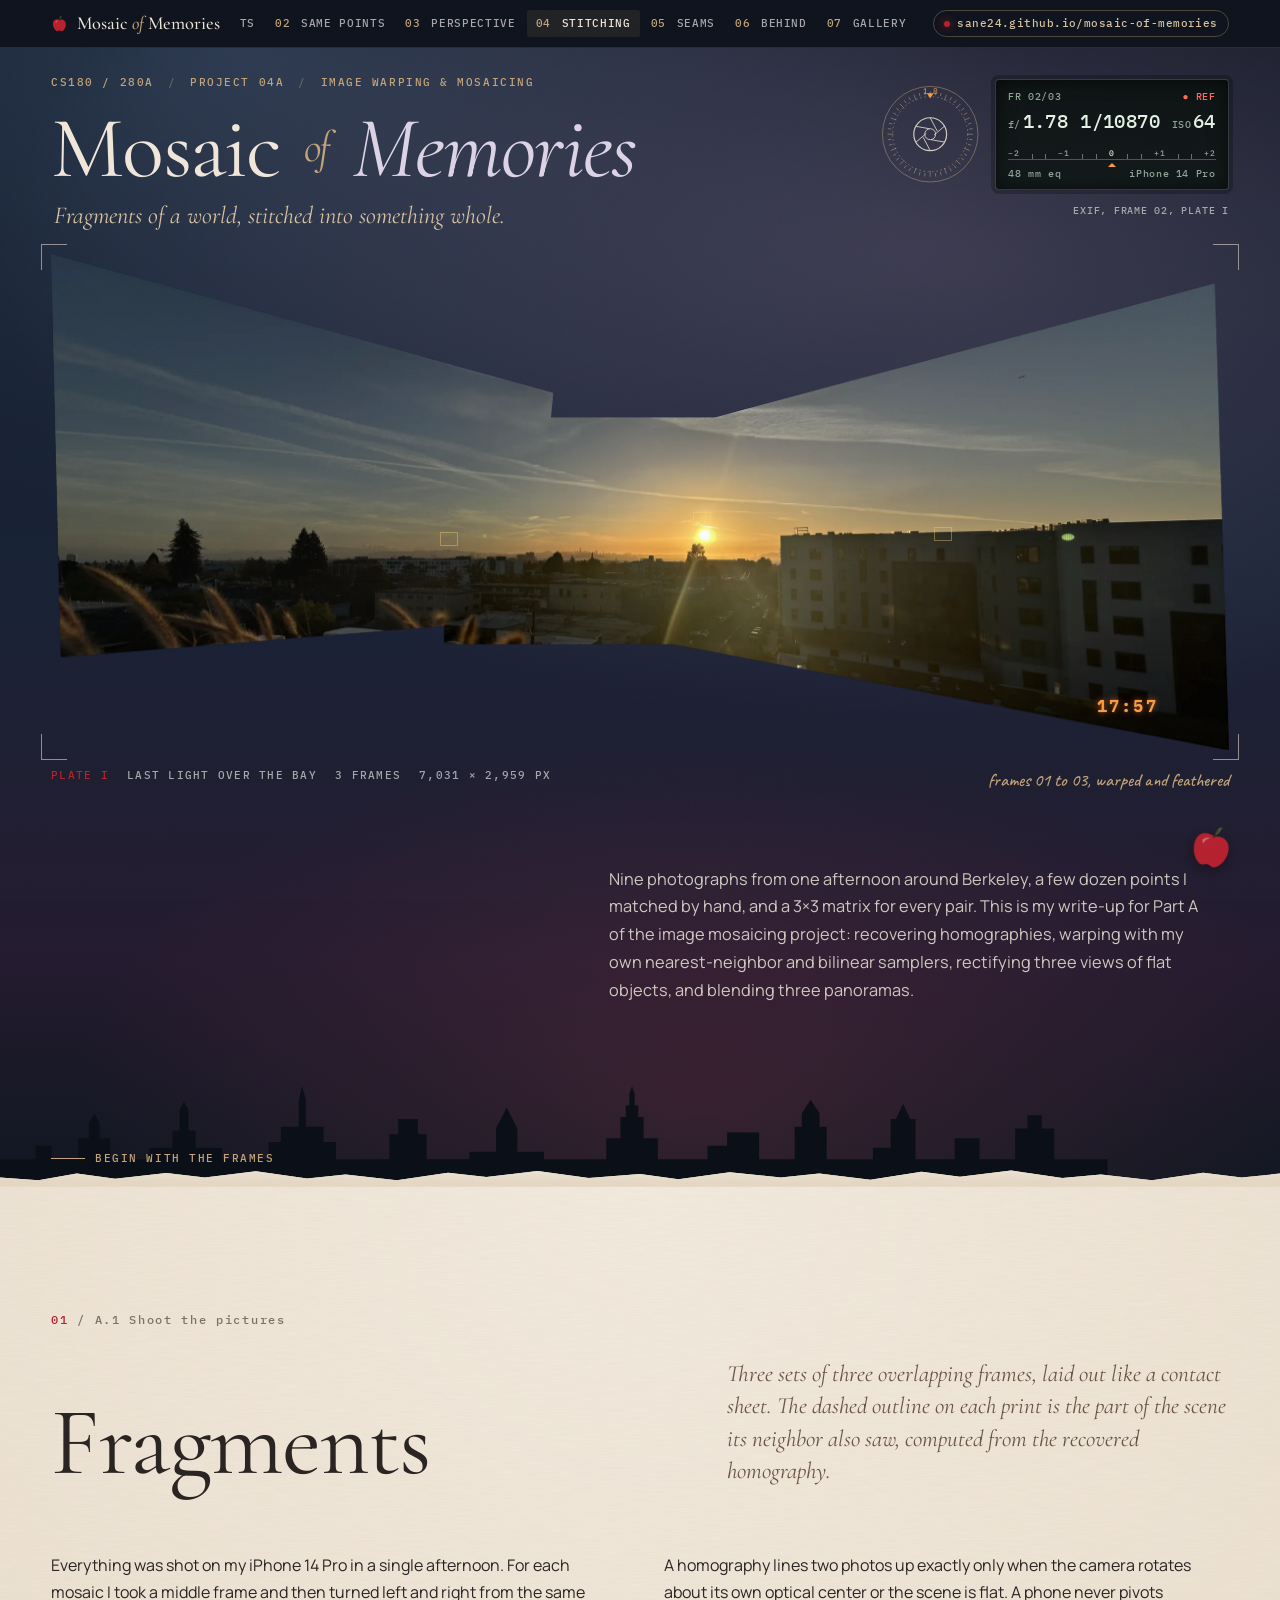
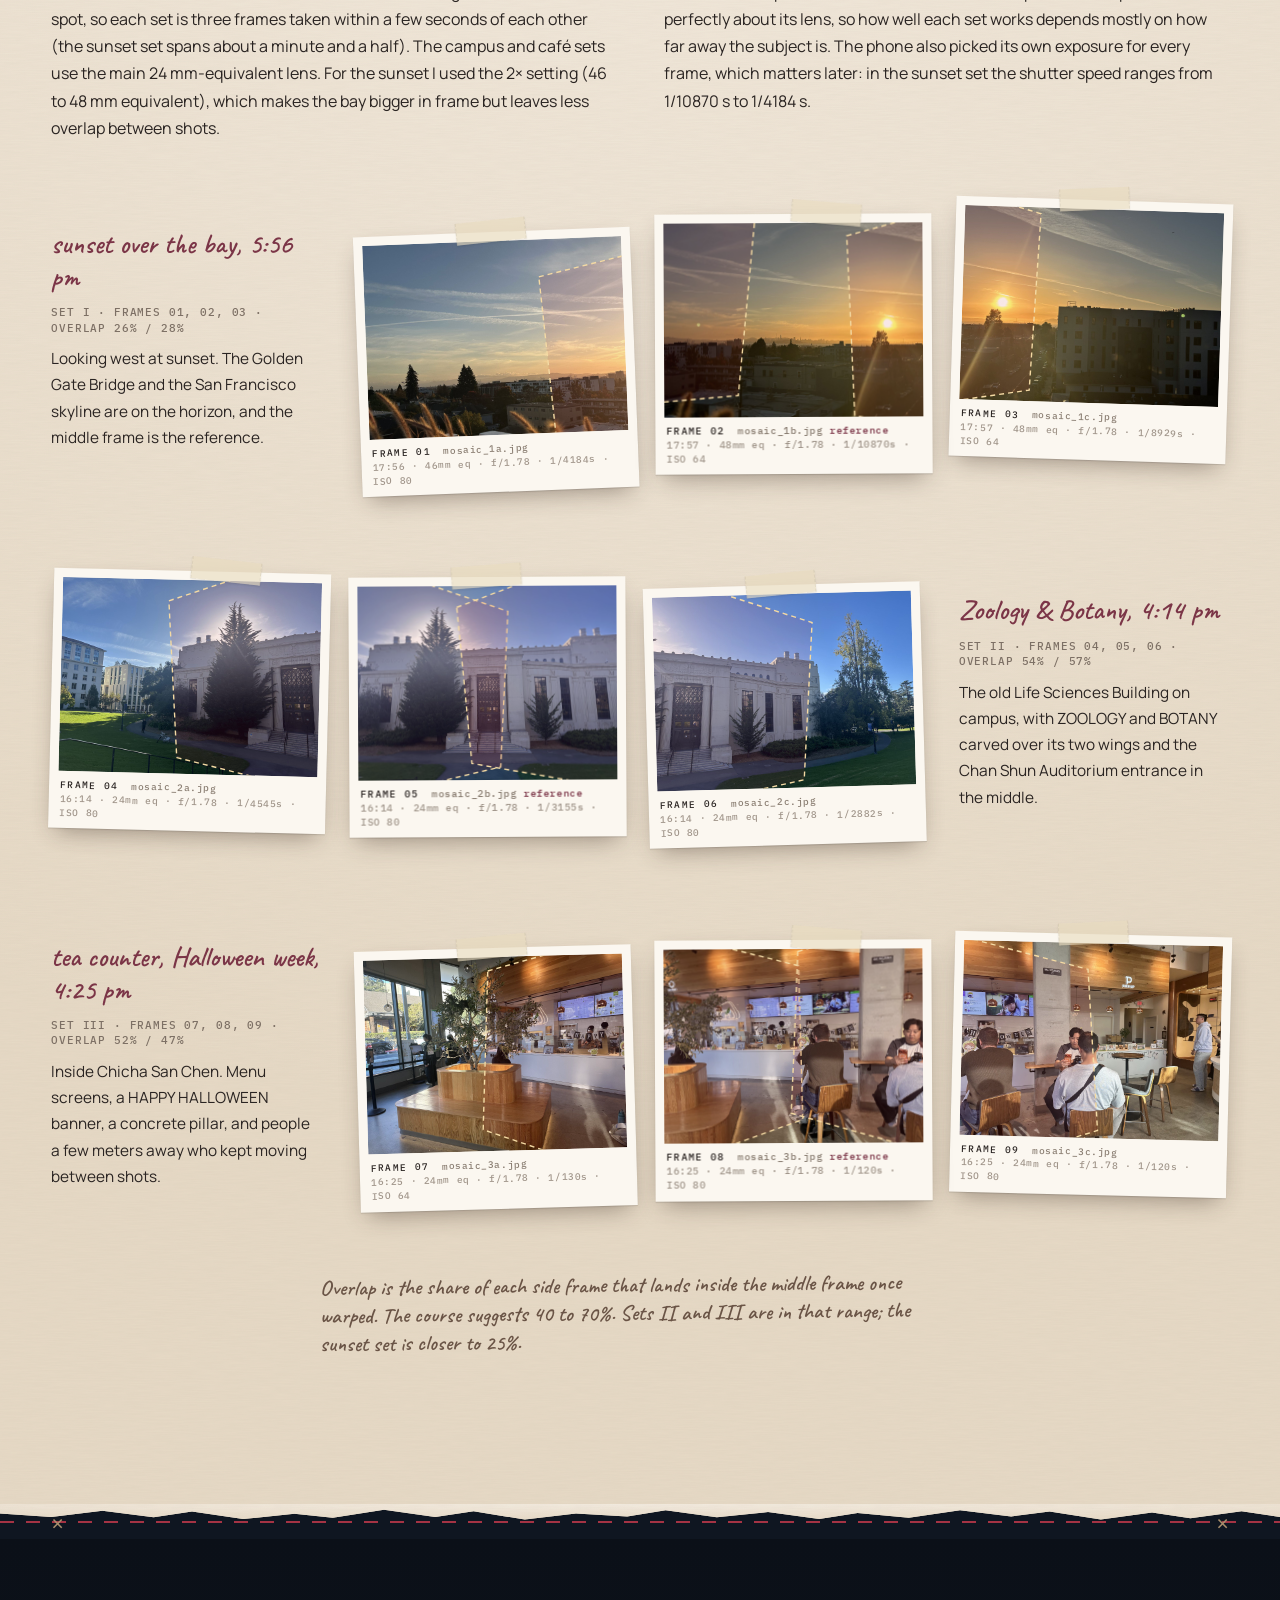
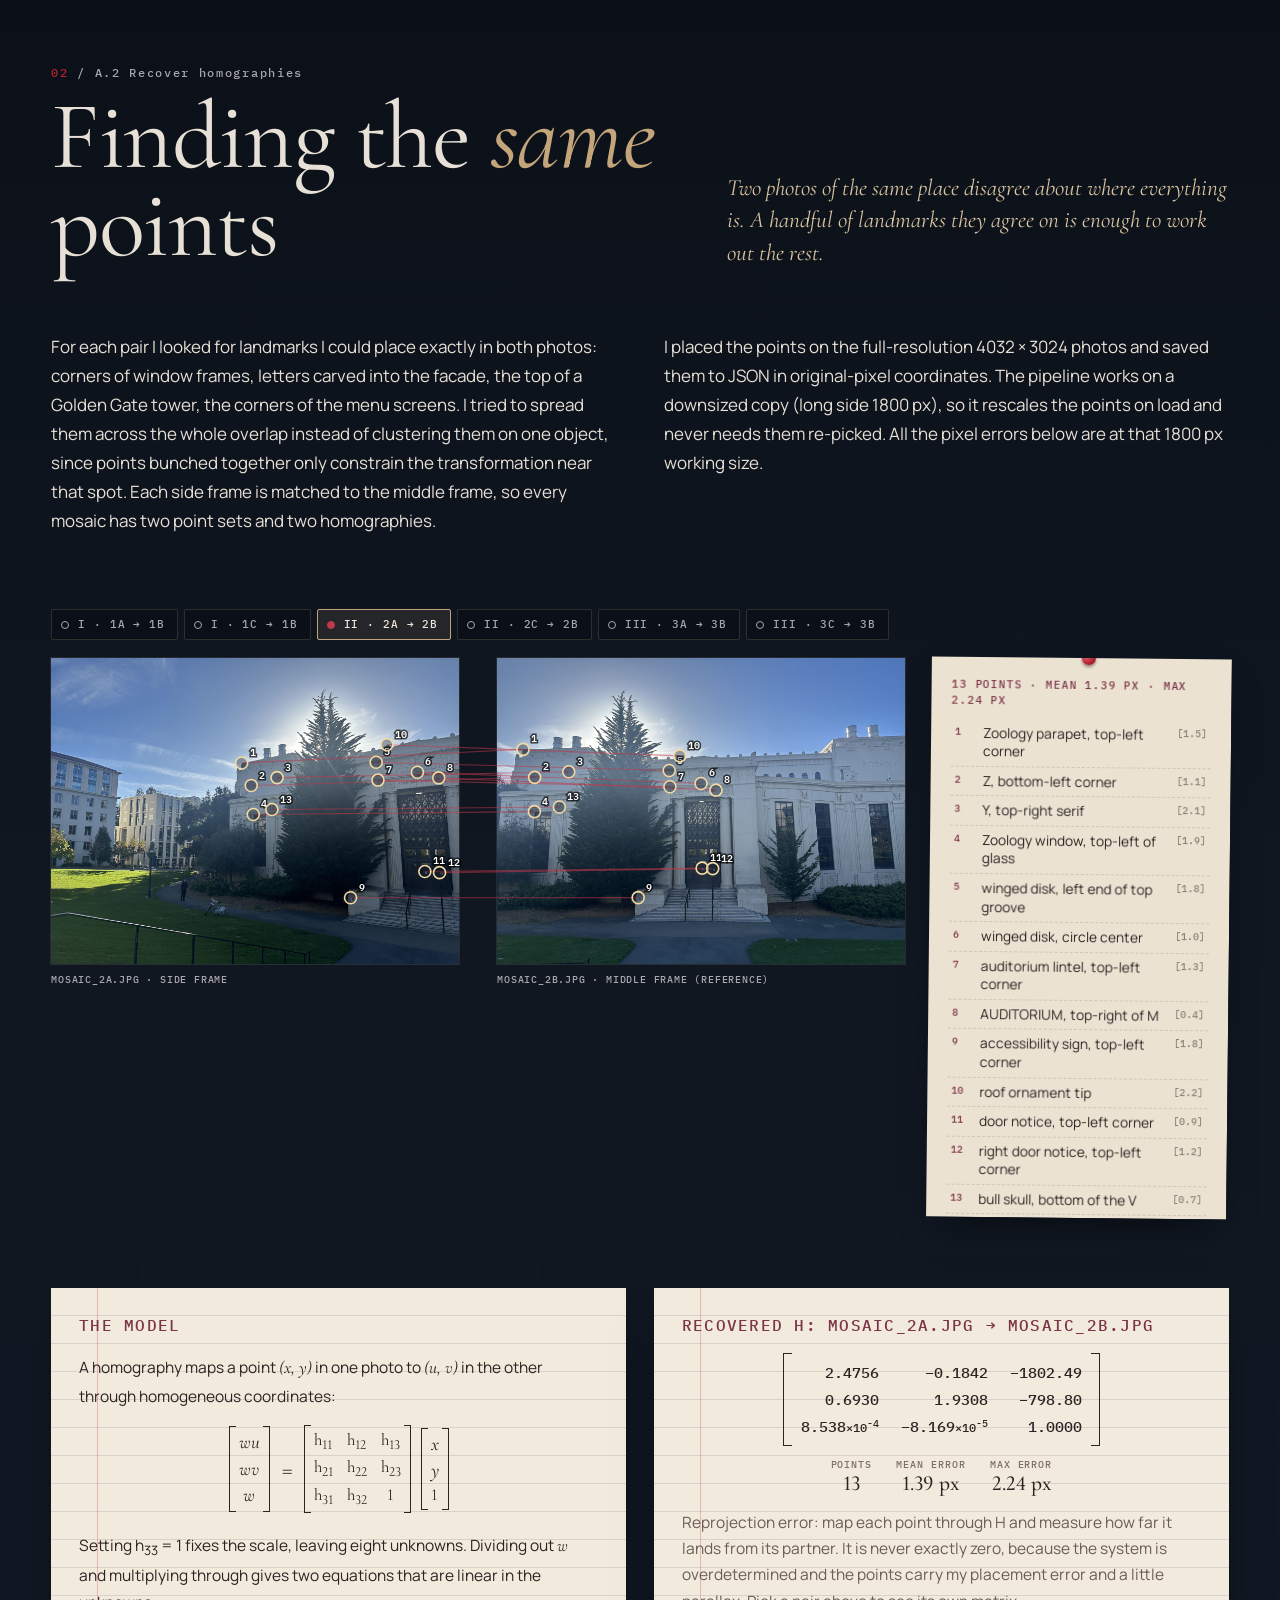
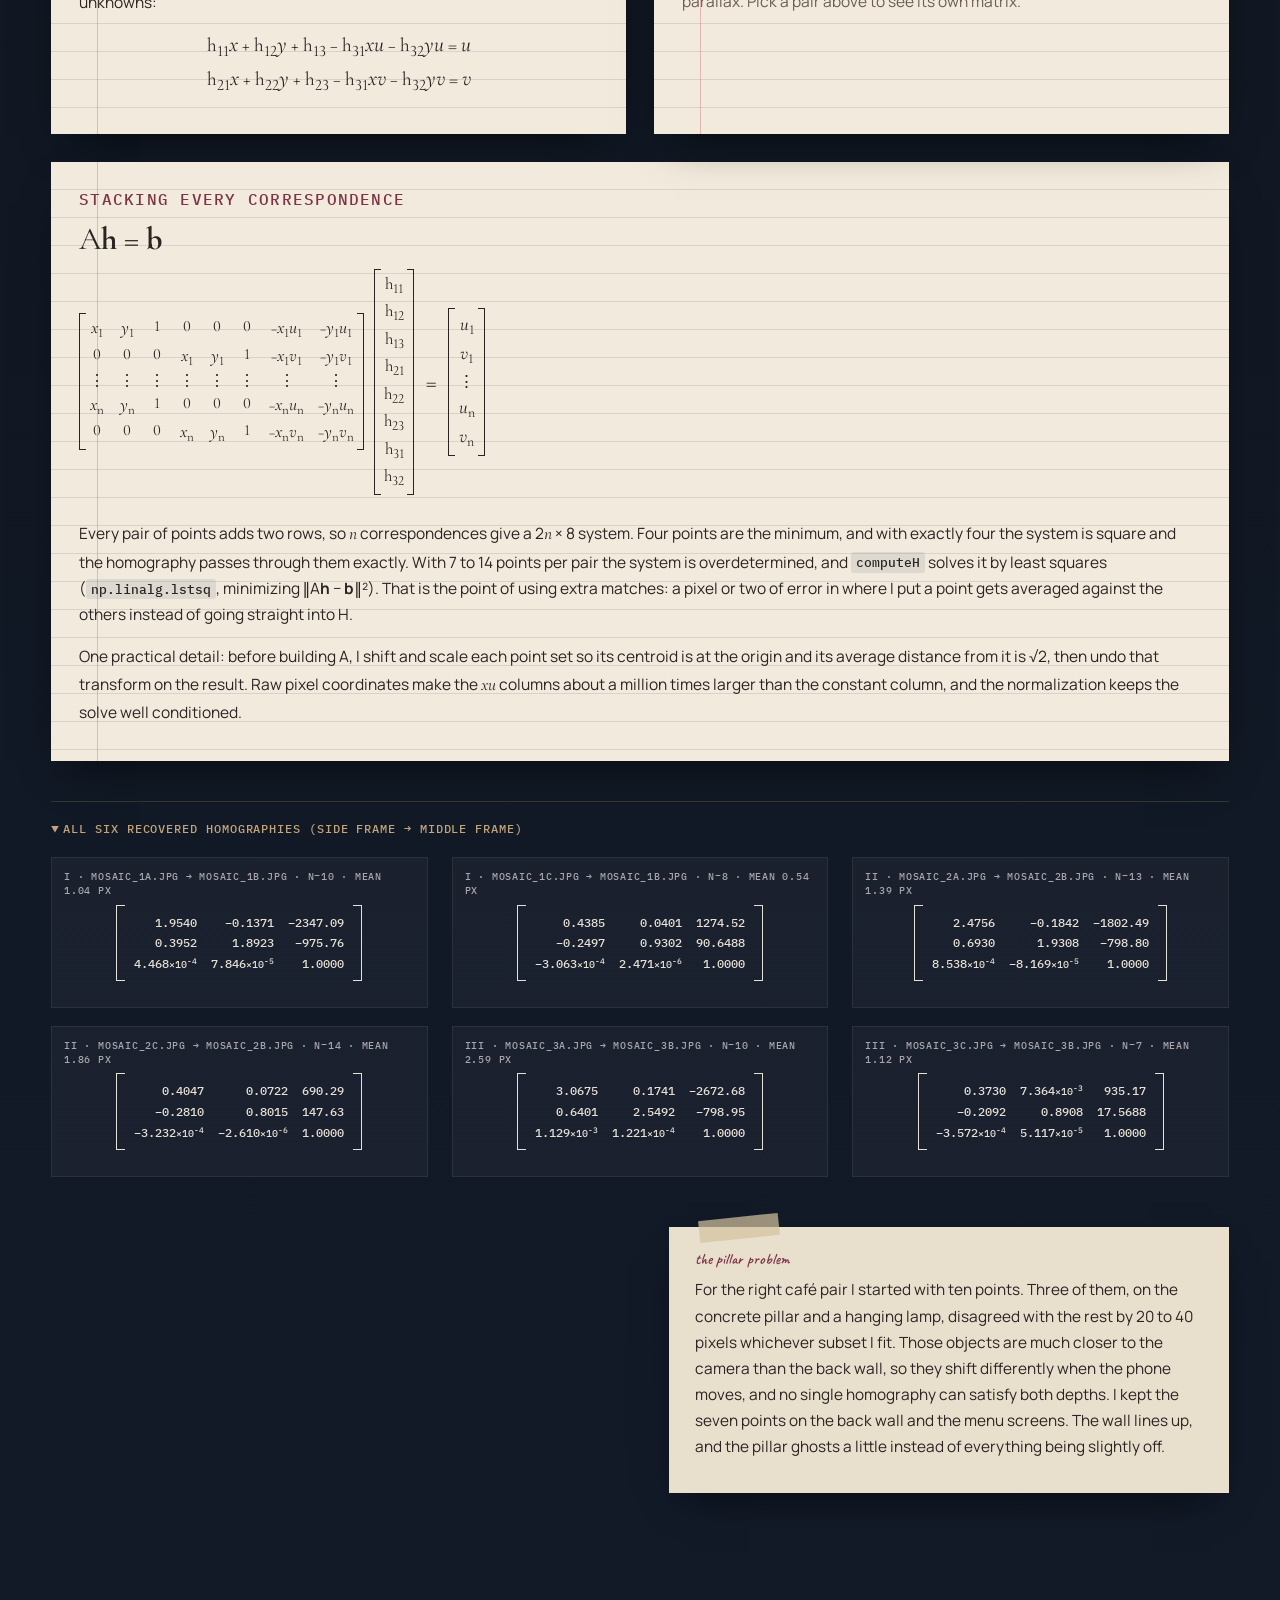
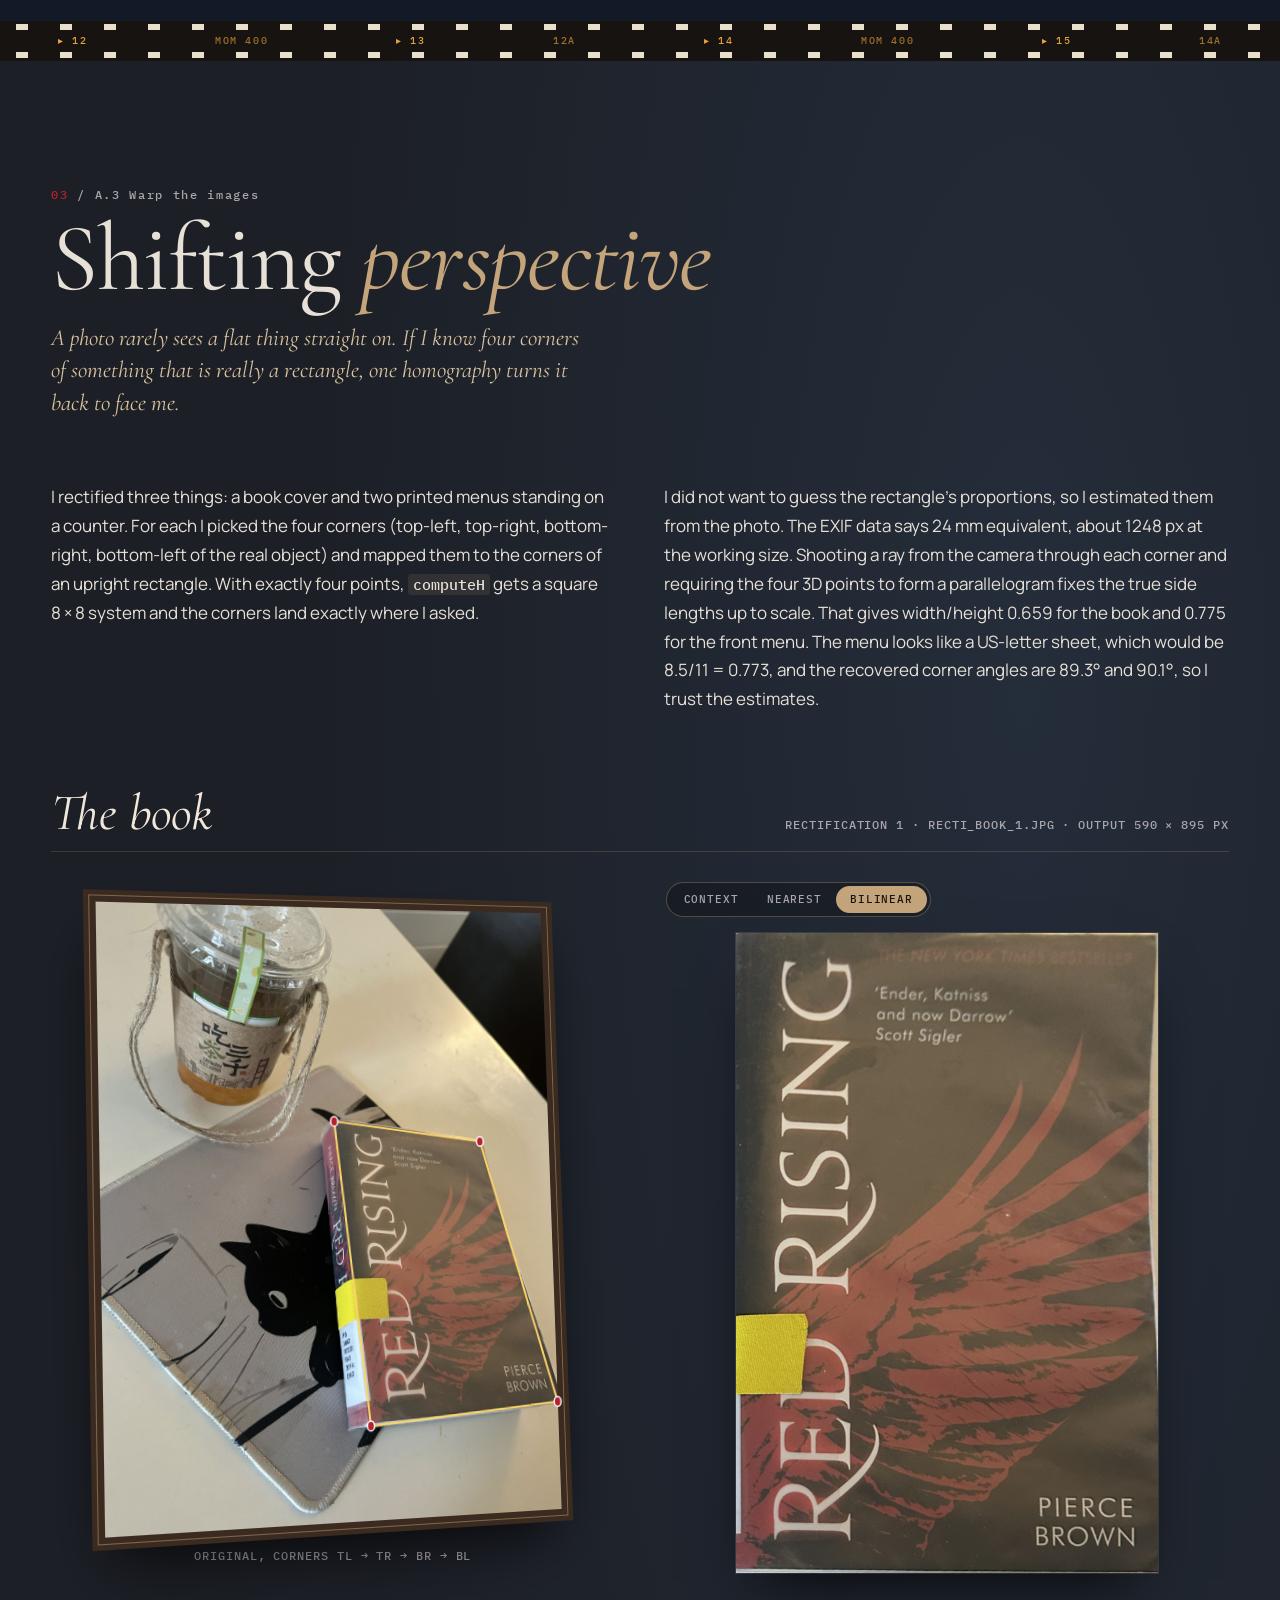
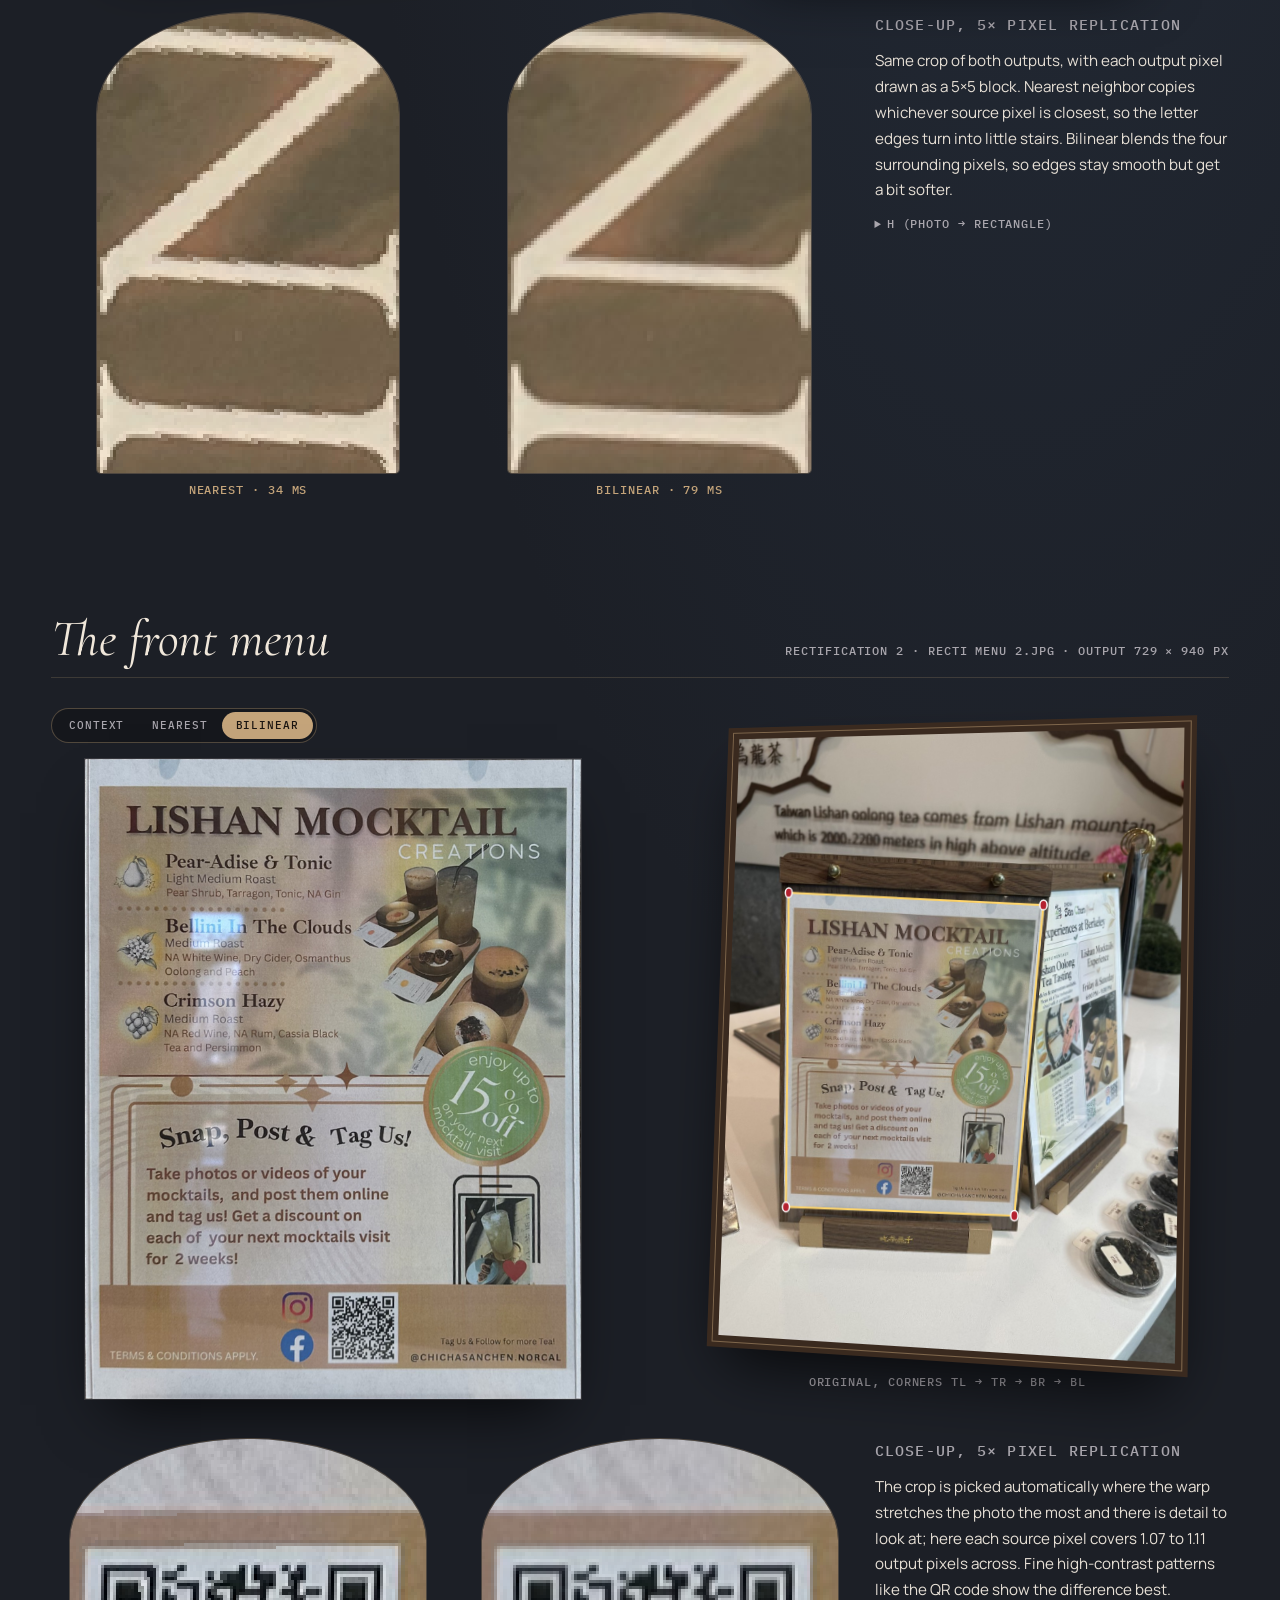
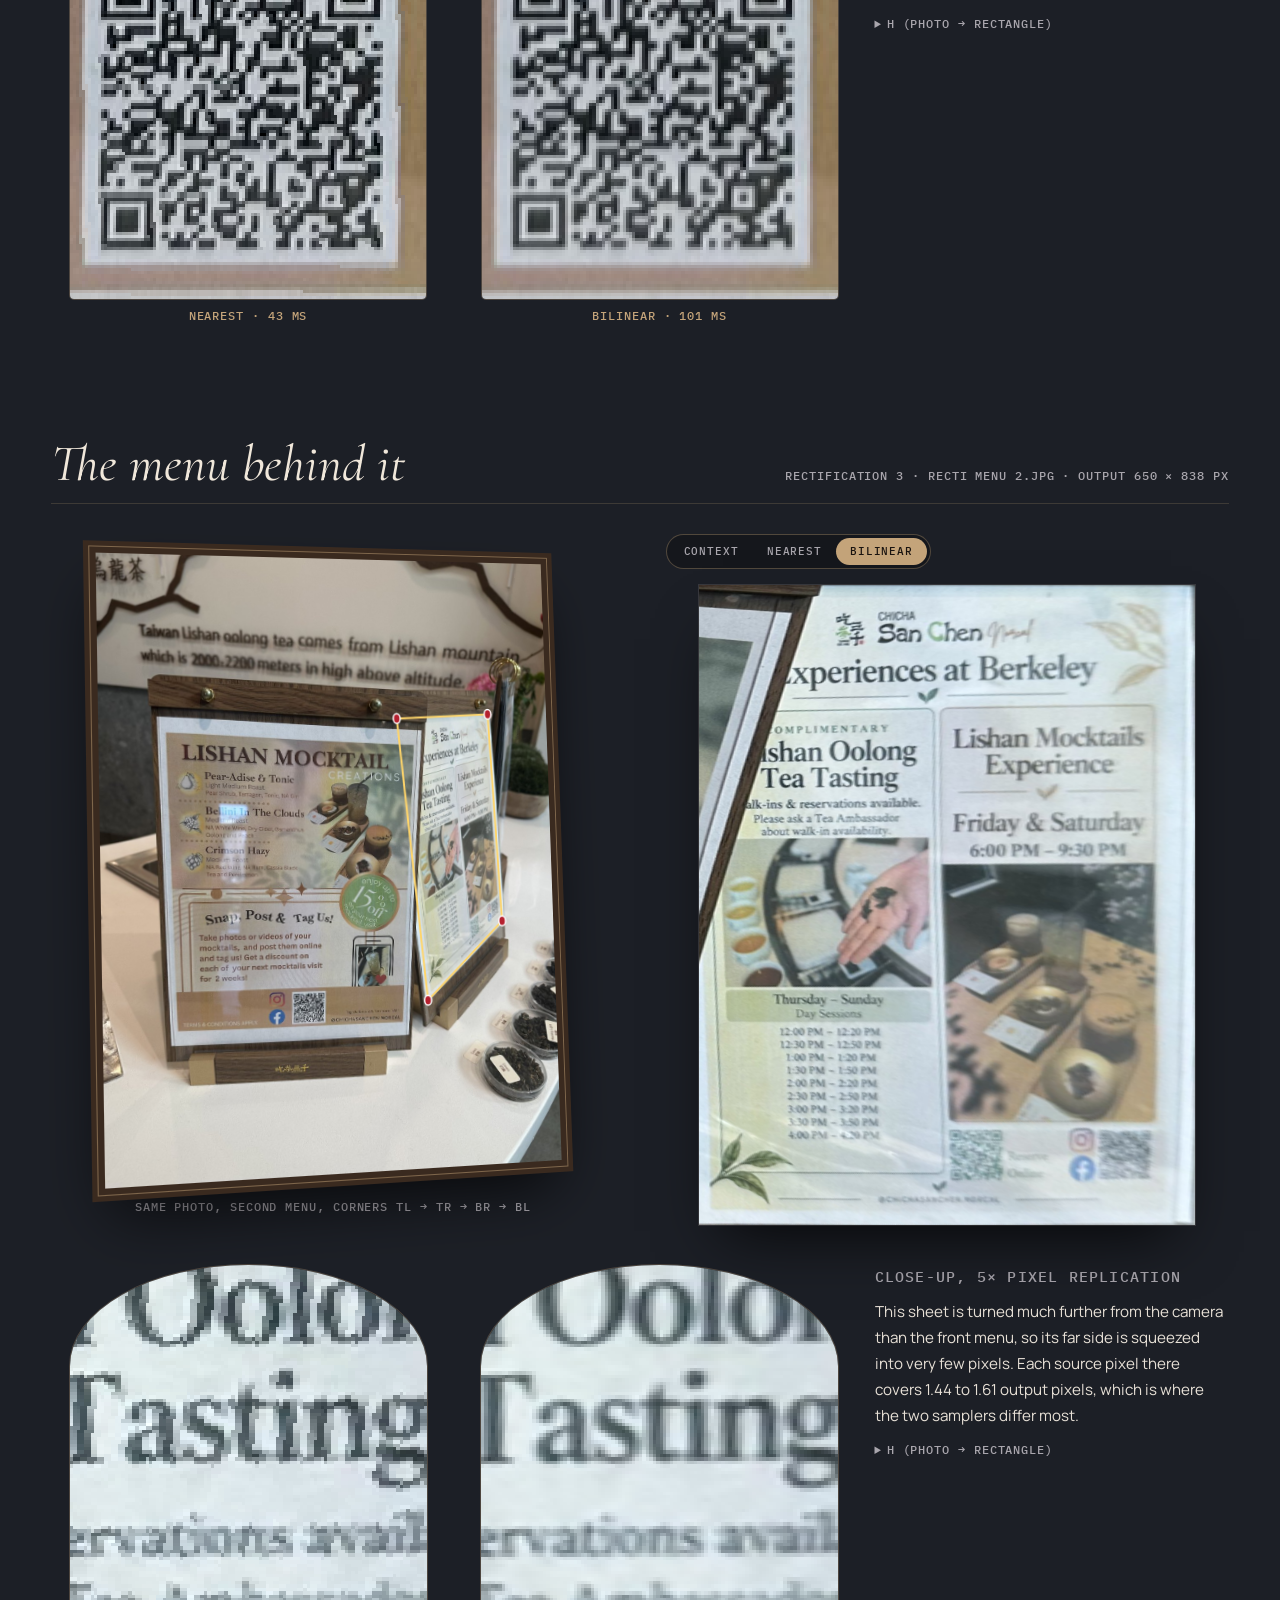
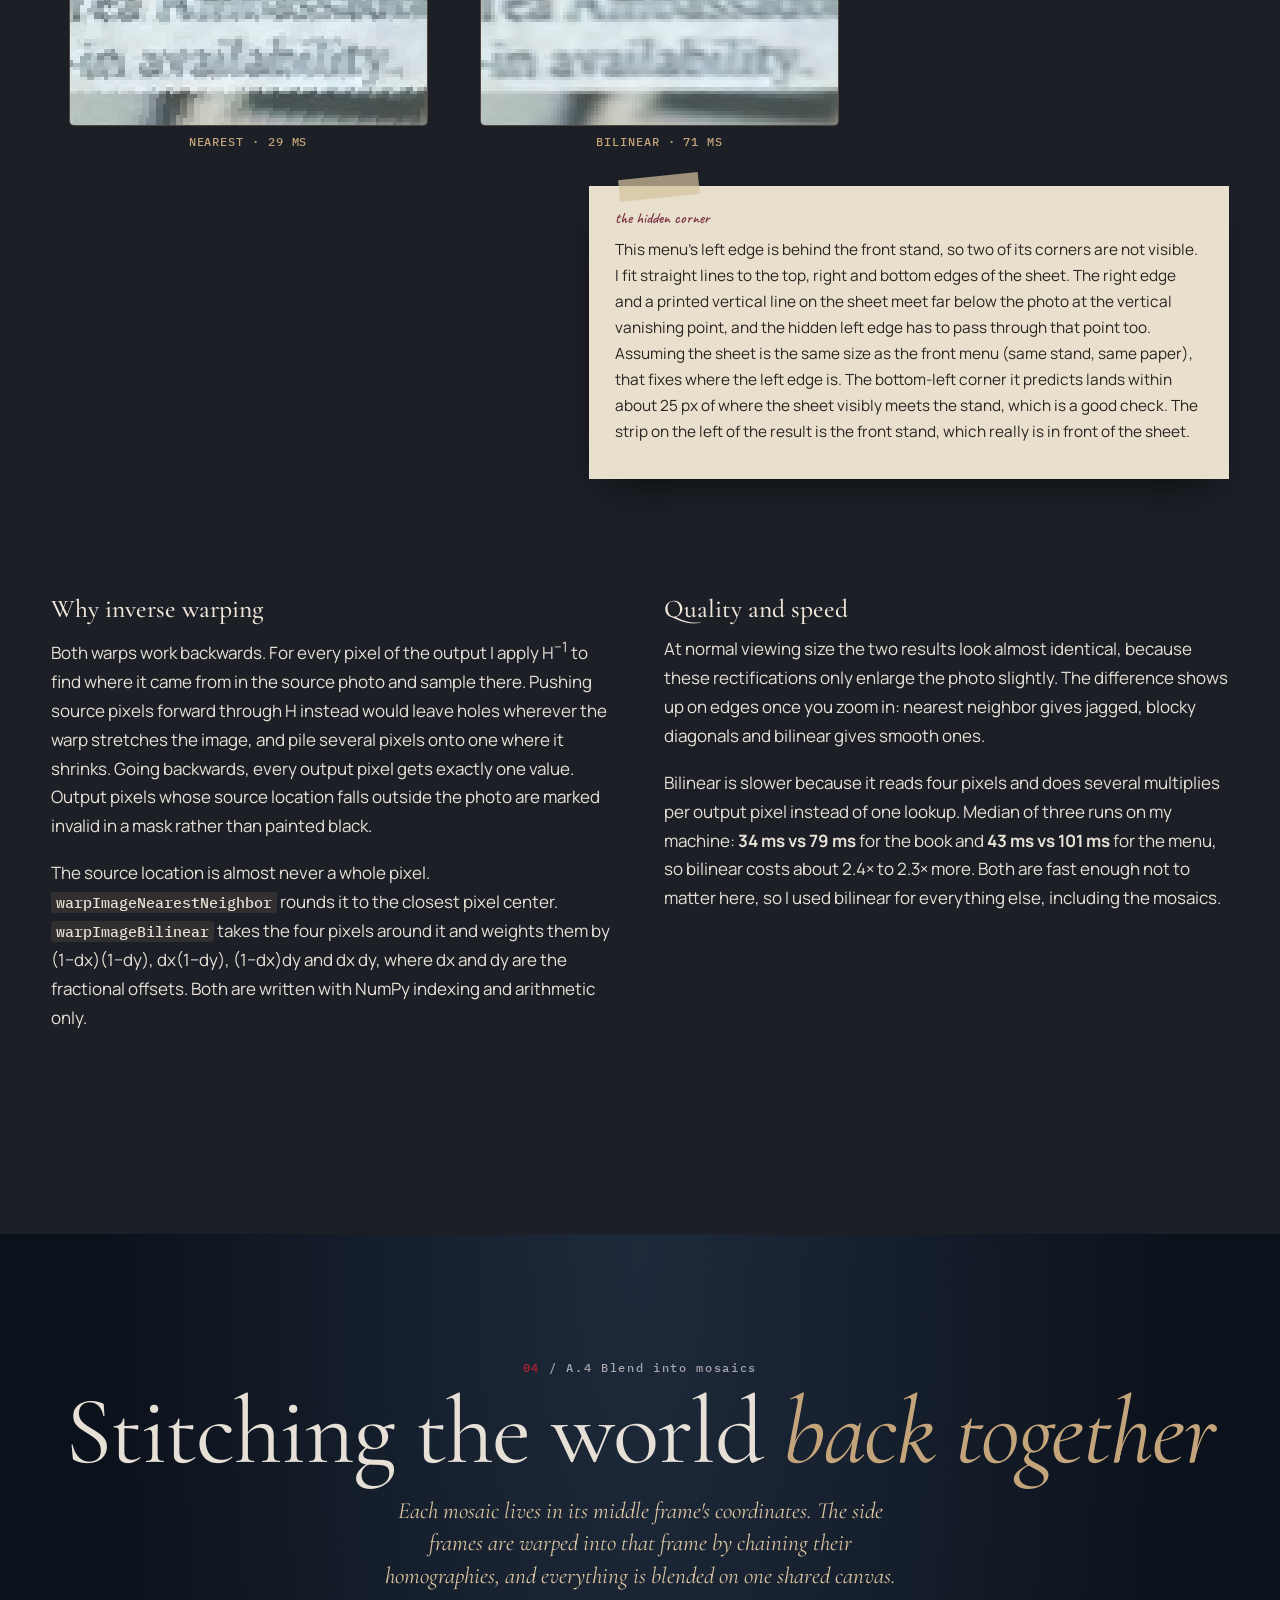
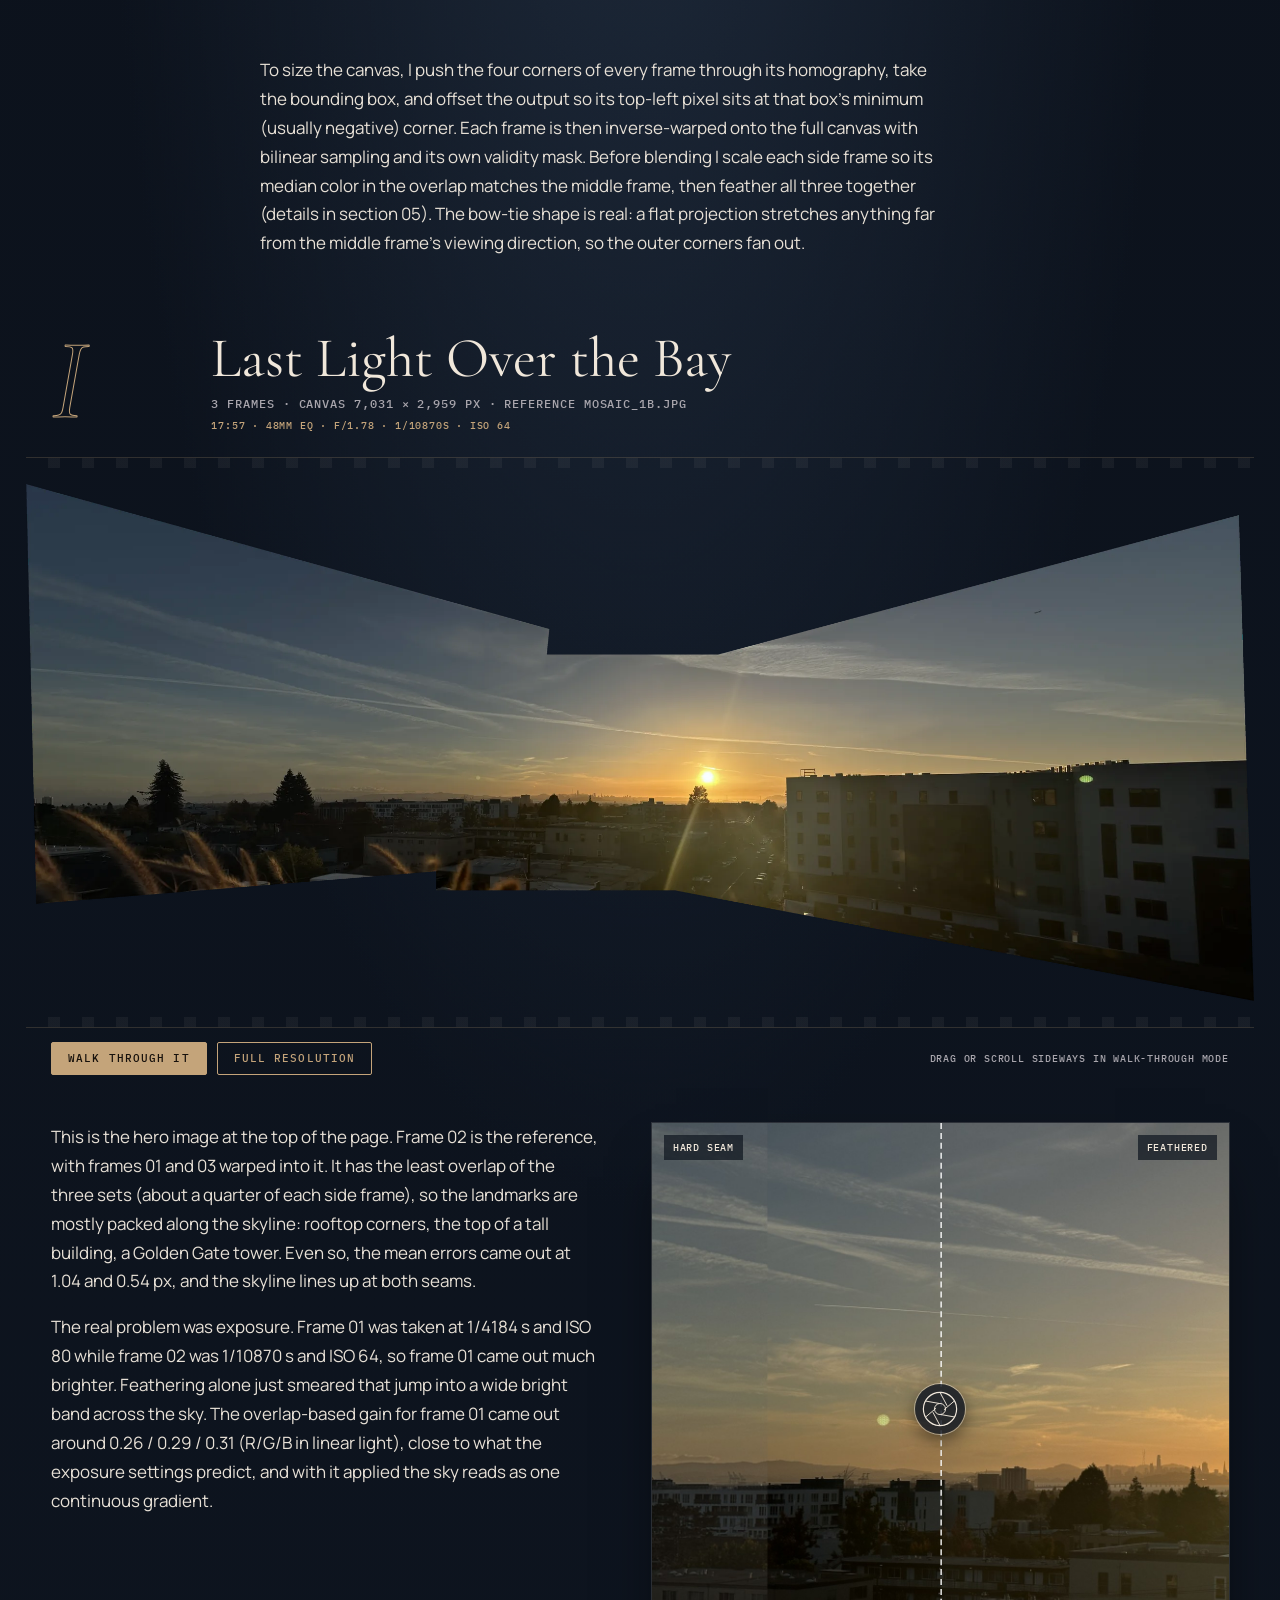
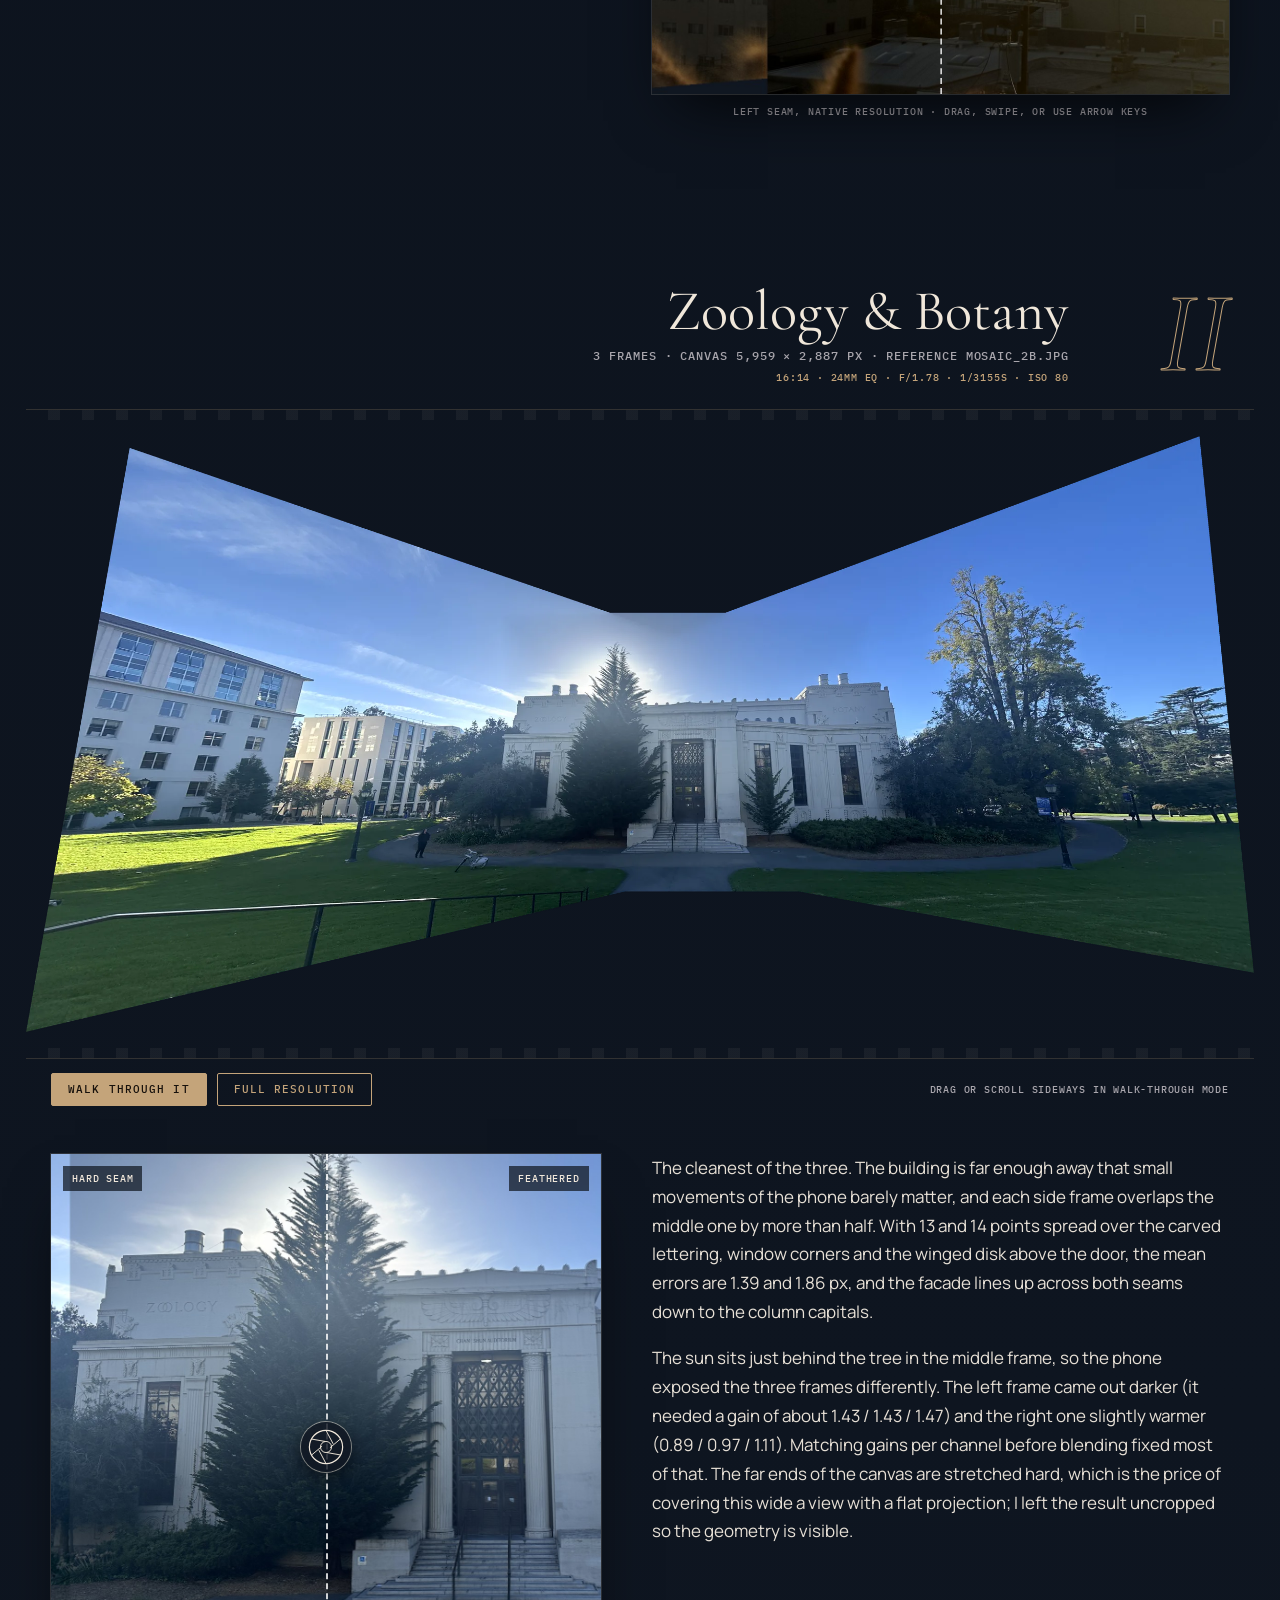
==== commit 8df1d360: "rebuild site" ====
--- a/index.html
+++ b/index.html
@@ -62,17 +62,44 @@
 <!-- ===================================================== 00 · OPENING -->
 <section class="hero" aria-labelledby="title">
   <div class="hero__sky" aria-hidden="true"></div>
-  <div class="hero__meta">
-    <span>CS180 / 280A</span><span>Project 04A</span><span>Image Warping &amp; Mosaicing</span><span>Fall 2026</span>
-  </div>
-  <p class="print-url">Website: <a href="https://sane24.github.io/mosaic-of-memories/">https://sane24.github.io/mosaic-of-memories/</a></p>
-
-  <h1 id="title" class="hero__title">
-    <span class="w1">Mosaic</span>
-    <span class="w2"><i>of</i></span>
-    <span class="w3">Memories</span>
-  </h1>
-  <p class="hero__sub">Fragments of a world, stitched into something whole.</p>
+  <div class="hero__top">
+    <div class="hero__left">
+      <div class="hero__meta">
+        <span>CS180 / 280A</span><span>Project 04A</span><span>Image Warping &amp; Mosaicing</span>
+      </div>
+      <p class="print-url">Website: <a href="https://sane24.github.io/mosaic-of-memories/">https://sane24.github.io/mosaic-of-memories/</a></p>
+      <h1 id="title" class="hero__title">
+        <span class="w1">Mosaic</span>
+        <span class="w2"><i>of</i></span>
+        <span class="w3">Memories</span>
+      </h1>
+      <p class="hero__sub">Fragments of a world, stitched into something whole.</p>
+    </div>
+
+    <aside class="readout" aria-label="Camera settings of the middle sunset frame">
+      <svg class="readout__dial" viewBox="0 0 120 120" aria-hidden="true">
+        <circle cx="60" cy="60" r="56" class="ring"/>
+        <circle cx="60" cy="60" r="44" class="ring ring--in"/>
+        <g class="ticks" stroke="currentColor" stroke-width=".8" opacity=".6"><line x1="60.0" y1="10.0" x2="60.0" y2="17.0"/><line x1="66.5" y1="10.4" x2="66.0" y2="14.4"/><line x1="72.9" y1="11.7" x2="71.9" y2="15.6"/><line x1="79.1" y1="13.8" x2="76.5" y2="20.3"/><line x1="85.0" y1="16.7" x2="83.0" y2="20.2"/><line x1="90.4" y1="20.3" x2="88.0" y2="23.5"/><line x1="95.4" y1="24.6" x2="90.4" y2="29.6"/><line x1="99.7" y1="29.6" x2="96.5" y2="32.0"/><line x1="103.3" y1="35.0" x2="99.8" y2="37.0"/><line x1="106.2" y1="40.9" x2="99.7" y2="43.5"/><line x1="108.3" y1="47.1" x2="104.4" y2="48.1"/><line x1="109.6" y1="53.5" x2="105.6" y2="54.0"/><line x1="110.0" y1="60.0" x2="103.0" y2="60.0"/><line x1="109.6" y1="66.5" x2="105.6" y2="66.0"/><line x1="108.3" y1="72.9" x2="104.4" y2="71.9"/><line x1="106.2" y1="79.1" x2="99.7" y2="76.5"/><line x1="103.3" y1="85.0" x2="99.8" y2="83.0"/><line x1="99.7" y1="90.4" x2="96.5" y2="88.0"/><line x1="95.4" y1="95.4" x2="90.4" y2="90.4"/><line x1="90.4" y1="99.7" x2="88.0" y2="96.5"/><line x1="85.0" y1="103.3" x2="83.0" y2="99.8"/><line x1="79.1" y1="106.2" x2="76.5" y2="99.7"/><line x1="72.9" y1="108.3" x2="71.9" y2="104.4"/><line x1="66.5" y1="109.6" x2="66.0" y2="105.6"/><line x1="60.0" y1="110.0" x2="60.0" y2="103.0"/><line x1="53.5" y1="109.6" x2="54.0" y2="105.6"/><line x1="47.1" y1="108.3" x2="48.1" y2="104.4"/><line x1="40.9" y1="106.2" x2="43.5" y2="99.7"/><line x1="35.0" y1="103.3" x2="37.0" y2="99.8"/><line x1="29.6" y1="99.7" x2="32.0" y2="96.5"/><line x1="24.6" y1="95.4" x2="29.6" y2="90.4"/><line x1="20.3" y1="90.4" x2="23.5" y2="88.0"/><line x1="16.7" y1="85.0" x2="20.2" y2="83.0"/><line x1="13.8" y1="79.1" x2="20.3" y2="76.5"/><line x1="11.7" y1="72.9" x2="15.6" y2="71.9"/><line x1="10.4" y1="66.5" x2="14.4" y2="66.0"/><line x1="10.0" y1="60.0" x2="17.0" y2="60.0"/><line x1="10.4" y1="53.5" x2="14.4" y2="54.0"/><line x1="11.7" y1="47.1" x2="15.6" y2="48.1"/><line x1="13.8" y1="40.9" x2="20.3" y2="43.5"/><line x1="16.7" y1="35.0" x2="20.2" y2="37.0"/><line x1="20.3" y1="29.6" x2="23.5" y2="32.0"/><line x1="24.6" y1="24.6" x2="29.6" y2="29.6"/><line x1="29.6" y1="20.3" x2="32.0" y2="23.5"/><line x1="35.0" y1="16.7" x2="37.0" y2="20.2"/><line x1="40.9" y1="13.8" x2="43.5" y2="20.3"/><line x1="47.1" y1="11.7" x2="48.1" y2="15.6"/><line x1="53.5" y1="10.4" x2="54.0" y2="14.4"/></g>
+        <g class="stops" font-size="8.5">
+          <text x="60" y="13">1.8</text><text x="96" y="30">2.8</text><text x="109" y="64">4</text>
+          <text x="96" y="99">5.6</text><text x="60" y="114">8</text><text x="22" y="99">11</text>
+          <text x="10" y="64">16</text><text x="22" y="30">22</text>
+        </g>
+        <path d="M60 18 l-4 -6 h8z" class="index"/>
+        <g class="blades"><use href="#aperture" x="38" y="38" width="44" height="44"/></g>
+      </svg>
+      <div class="readout__lcd">
+        <p class="readout__row readout__row--top"><span>FR 02/03</span><span class="rec">&#9679; REF</span></p>
+        <p class="readout__main"><span><small>f/</small>1.78</span><span>1/10870</span><span><small>ISO</small>64</span></p>
+        <div class="readout__meter" aria-hidden="true">
+          <span>&minus;2</span><i></i><i></i><span>&minus;1</span><i></i><i></i><b>0</b><i></i><i></i><span>+1</span><i></i><i></i><span>+2</span>
+        </div>
+        <p class="readout__row"><span>48 mm eq</span><span>iPhone 14 Pro</span></p>
+      </div>
+      <p class="readout__cap mono">exif, frame 02, plate I</p>
+    </aside>
+  </div>
 
   <figure class="hero__plate" style="--ar: 2.3761">
     <div class="plate" data-parallax="0.6">
@@ -80,7 +107,8 @@
       <img class="plate__layer l3" src="assets/img/mosaic1_warped3.webp" alt="" aria-hidden="true">
       <img class="plate__layer l2" src="assets/img/mosaic1_warped2.webp" alt="" aria-hidden="true">
       <img class="plate__final" src="assets/img/mosaic1_feathered_2400.webp" alt="Three sunset photographs over the bay stitched into one wide panorama; the outer frames fan out into a bow-tie shape.">
-      <span class="datestamp" aria-hidden="true">'26 10 27 &nbsp;17:57</span><span class="vf vf--tl"></span><span class="vf vf--tr"></span><span class="vf vf--bl"></span><span class="vf vf--br"></span>
+      <span class="af af--1" aria-hidden="true"></span><span class="af af--2" aria-hidden="true"></span><span class="af af--3" aria-hidden="true"></span>
+      <span class="datestamp" aria-hidden="true">17:57</span><span class="vf vf--tl"></span><span class="vf vf--tr"></span><span class="vf vf--bl"></span><span class="vf vf--br"></span>
     </div>
     <figcaption class="hero__cap">
       <span>Plate I</span><span>Last Light Over the Bay</span><span>3 frames</span><span>7,031 &times; 2,959 px</span><span>frames 01 to 03, warped and feathered</span>
@@ -88,7 +116,7 @@
   </figure>
 
   <div class="hero__intro">
-    <p>Nine photographs from one afternoon around Berkeley, a few dozen points I matched by hand, and a 3&times;3 matrix for every pair. This is my write-up for Part A of the image mosaicing project: recovering homographies, warping with my own nearest-neighbor and bilinear samplers, rectifying two photos, and blending three panoramas.</p>
+    <p>Nine photographs from one afternoon around Berkeley, a few dozen points I matched by hand, and a 3&times;3 matrix for every pair. This is my write-up for Part A of the image mosaicing project: recovering homographies, warping with my own nearest-neighbor and bilinear samplers, rectifying three views of flat objects, and blending three panoramas.</p>
     <svg class="sticker sticker--apple" aria-hidden="true"><use href="#apple"/></svg>
   </div>
 
@@ -108,7 +136,7 @@
   </header>
 
   <div class="capture-notes">
-    <p>Everything was shot on my iPhone 14 Pro on October 27, 2026. For each mosaic I took a middle frame and then turned left and right from the same spot, so each set is three frames taken within a few seconds of each other (the sunset set spans about a minute and a half). The campus and caf&eacute; sets use the main 24&nbsp;mm-equivalent lens. For the sunset I used the 2&times; setting (46 to 48&nbsp;mm equivalent), which makes the bay bigger in frame but leaves less overlap between shots.</p>
+    <p>Everything was shot on my iPhone 14 Pro in a single afternoon. For each mosaic I took a middle frame and then turned left and right from the same spot, so each set is three frames taken within a few seconds of each other (the sunset set spans about a minute and a half). The campus and caf&eacute; sets use the main 24&nbsp;mm-equivalent lens. For the sunset I used the 2&times; setting (46 to 48&nbsp;mm equivalent), which makes the bay bigger in frame but leaves less overlap between shots.</p>
     <p>A homography lines two photos up exactly only when the camera rotates about its own optical center or the scene is flat. A phone never pivots perfectly about its lens, so how well each set works depends mostly on how far away the subject is. The phone also picked its own exposure for every frame, which matters later: in the sunset set the shutter speed ranges from 1/10870&nbsp;s to 1/4184&nbsp;s.</p>
   </div>
 
@@ -264,6 +292,7 @@
   </div>
 </section>
 
+<div class="film-edge" aria-hidden="true"><span>&#9656; 12</span><span>MOM 400</span><span>&#9656; 13</span><span>12A</span><span>&#9656; 14</span><span>MOM 400</span><span>&#9656; 15</span><span>14A</span></div>
 <!-- ===================================================== 03 · PERSPECTIVE -->
 <section id="perspective" class="sheet sheet--charcoal" aria-labelledby="h-persp">
   <header class="sec-head">
@@ -273,8 +302,8 @@
   </header>
 
   <div class="prose prose--two">
-    <p>I picked the four corners of a book cover and of a printed menu (top-left, top-right, bottom-right, bottom-left of the real object) and mapped them to the corners of an upright rectangle. With exactly four points, <code>computeH</code> gets a square 8&nbsp;&times;&nbsp;8 system and the corners land exactly where I asked.</p>
-    <p>I did not want to guess the rectangle's proportions, so I estimated them from the photo. The EXIF data says 24&nbsp;mm equivalent, about 1248&nbsp;px at the working size. Shooting a ray from the camera through each corner and requiring the four 3D points to form a parallelogram fixes the true side lengths up to scale. That gives width/height 0.659 for the book and 0.775 for the menu. The menu looks like a US-letter sheet, which would be 8.5/11&nbsp;=&nbsp;0.773, and the recovered corner angles are 89.3&deg; and 90.1&deg;, so I trust the estimates.</p>
+    <p>I rectified three things: a book cover and two printed menus standing on a counter. For each I picked the four corners (top-left, top-right, bottom-right, bottom-left of the real object) and mapped them to the corners of an upright rectangle. With exactly four points, <code>computeH</code> gets a square 8&nbsp;&times;&nbsp;8 system and the corners land exactly where I asked.</p>
+    <p>I did not want to guess the rectangle's proportions, so I estimated them from the photo. The EXIF data says 24&nbsp;mm equivalent, about 1248&nbsp;px at the working size. Shooting a ray from the camera through each corner and requiring the four 3D points to form a parallelogram fixes the true side lengths up to scale. That gives width/height 0.659 for the book and 0.775 for the front menu. The menu looks like a US-letter sheet, which would be 8.5/11&nbsp;=&nbsp;0.773, and the recovered corner angles are 89.3&deg; and 90.1&deg;, so I trust the estimates.</p>
   </div>
 
   <div class="rectify" data-rect="0">
@@ -303,8 +332,8 @@
       </div>
     </div>
     <div class="loupe">
-      <figure><img src="assets/img/rectification1_zoom_nearest.webp" alt="Close-up of the nearest-neighbor result: stair-stepped edges on the lettering." loading="lazy"><figcaption class="mono">nearest &middot; 32 ms</figcaption></figure>
-      <figure><img src="assets/img/rectification1_zoom_bilinear.webp" alt="Same close-up with bilinear sampling: smooth, slightly softer edges." loading="lazy"><figcaption class="mono">bilinear &middot; 77 ms</figcaption></figure>
+      <figure><img src="assets/img/rectification1_zoom_nearest.webp" alt="Close-up of the nearest-neighbor result: stair-stepped edges on the lettering." loading="lazy"><figcaption class="mono">nearest &middot; 34 ms</figcaption></figure>
+      <figure><img src="assets/img/rectification1_zoom_bilinear.webp" alt="Same close-up with bilinear sampling: smooth, slightly softer edges." loading="lazy"><figcaption class="mono">bilinear &middot; 79 ms</figcaption></figure>
       <div class="loupe__note">
         <p class="mono">close-up, 5&times; pixel replication</p>
         <p>Same crop of both outputs, with each output pixel drawn as a 5&times;5 block. Nearest neighbor copies whichever source pixel is closest, so the letter edges turn into little stairs. Bilinear blends the four surrounding pixels, so edges stay smooth but get a bit softer.</p>
@@ -317,7 +346,7 @@
   <div class="rectify rectify--flip" data-rect="1">
     <div class="rectify__head">
       <p class="mono">Rectification 2 &middot; recti menu 2.jpg &middot; output 729 &times; 940 px</p>
-      <h3>The menu</h3>
+      <h3>The front menu</h3>
     </div>
     <div class="rectify__stage">
       <figure class="frame-tilted frame-tilted--r">
@@ -340,8 +369,8 @@
       </div>
     </div>
     <div class="loupe">
-      <figure><img src="assets/img/rectification2_zoom_nearest.webp" alt="Close-up of the nearest-neighbor menu: jagged edges on the QR code and text." loading="lazy"><figcaption class="mono">nearest &middot; 40 ms</figcaption></figure>
-      <figure><img src="assets/img/rectification2_zoom_bilinear.webp" alt="Same close-up with bilinear sampling." loading="lazy"><figcaption class="mono">bilinear &middot; 117 ms</figcaption></figure>
+      <figure><img src="assets/img/rectification2_zoom_nearest.webp" alt="Close-up of the nearest-neighbor menu: jagged edges on the QR code and text." loading="lazy"><figcaption class="mono">nearest &middot; 43 ms</figcaption></figure>
+      <figure><img src="assets/img/rectification2_zoom_bilinear.webp" alt="Same close-up with bilinear sampling." loading="lazy"><figcaption class="mono">bilinear &middot; 101 ms</figcaption></figure>
       <div class="loupe__note">
         <p class="mono">close-up, 5&times; pixel replication</p>
         <p>The crop is picked automatically where the warp stretches the photo the most and there is detail to look at; here each source pixel covers 1.07 to 1.11 output pixels across. Fine high-contrast patterns like the QR code show the difference best.</p>
@@ -349,6 +378,48 @@
       </div>
     </div>
     <figure class="static-figs static-figs--one"><img src="assets/img/rectification2_comparison.jpg" alt="Static figure: original menu with corners, nearest-neighbor result, bilinear result." loading="lazy"><figcaption>Original with corners, nearest neighbor, bilinear.</figcaption></figure>
+  </div>
+
+
+  <div class="rectify" data-rect="2">
+    <div class="rectify__head">
+      <p class="mono">Rectification 3 &middot; recti menu 2.jpg &middot; output 650 &times; 838 px</p>
+      <h3>The menu behind it</h3>
+    </div>
+    <div class="rectify__stage">
+      <figure class="frame-tilted">
+        <div class="frame-tilted__inner" style="--ar: 0.7500">
+          <img src="assets/img/rectification3_source.jpg" alt="The same counter photo; the second menu stands behind the first, turned sharply away from the camera." loading="lazy">
+          <svg class="quad" viewBox="0 0 1 1" preserveAspectRatio="none" aria-hidden="true" data-quad="2"></svg>
+        </div>
+        <figcaption class="mono">same photo, second menu, corners TL &rarr; TR &rarr; BR &rarr; BL</figcaption>
+      </figure>
+      <div class="viewer" style="--ar: 0.7757">
+        <input type="radio" name="v3" id="v3-o" class="viewer__radio"><input type="radio" name="v3" id="v3-n" class="viewer__radio"><input type="radio" name="v3" id="v3-b" class="viewer__radio" checked>
+        <div class="viewer__seg" role="group" aria-label="Choose what the right panel shows">
+          <label for="v3-o">Context</label><label for="v3-n">Nearest</label><label for="v3-b">Bilinear</label>
+        </div>
+        <div class="viewer__frame">
+          <img class="viewer__layer viewer__layer--o" src="assets/img/rectification3_context.webp" alt="The same homography applied to a wider area around the second menu." loading="lazy">
+          <img class="viewer__layer viewer__layer--n" src="assets/img/rectification3_nearest.webp" alt="Rectified second menu, nearest-neighbor sampling. The first menu's stand covers a strip on the left." loading="lazy">
+          <img class="viewer__layer viewer__layer--b" src="assets/img/rectification3_bilinear.webp" alt="Rectified second menu, bilinear sampling." loading="lazy">
+        </div>
+      </div>
+    </div>
+    <div class="loupe">
+      <figure><img src="assets/img/rectification3_zoom_nearest.webp" alt="Close-up of the nearest-neighbor result on the second menu." loading="lazy"><figcaption class="mono">nearest &middot; 29 ms</figcaption></figure>
+      <figure><img src="assets/img/rectification3_zoom_bilinear.webp" alt="Same close-up with bilinear sampling." loading="lazy"><figcaption class="mono">bilinear &middot; 71 ms</figcaption></figure>
+      <div class="loupe__note">
+        <p class="mono">close-up, 5&times; pixel replication</p>
+        <p>This sheet is turned much further from the camera than the front menu, so its far side is squeezed into very few pixels. Each source pixel there covers 1.44 to 1.61 output pixels, which is where the two samplers differ most.</p>
+        <details class="hmini"><summary class="mono">H (photo &rarr; rectangle)</summary><div class="matrix " role="img" aria-label="3 by 3 homography matrix"><span>0.8452</span><span>&minus;0.0720</span><span>&minus;709.24</span><span>0.0219</span><span>0.4490</span><span>&minus;233.21</span><span>&minus;5.257<small>&times;10<sup>-4</sup></small></span><span>&minus;3.830<small>&times;10<sup>-5</sup></small></span><span>1.0000</span></div></details>
+      </div>
+    </div>
+    <div class="pinned-note pinned-note--rect">
+      <p class="hand">the hidden corner</p>
+      <p>This menu's left edge is behind the front stand, so two of its corners are not visible. I fit straight lines to the top, right and bottom edges of the sheet. The right edge and a printed vertical line on the sheet meet far below the photo at the vertical vanishing point, and the hidden left edge has to pass through that point too. Assuming the sheet is the same size as the front menu (same stand, same paper), that fixes where the left edge is. The bottom-left corner it predicts lands within about 25&nbsp;px of where the sheet visibly meets the stand, which is a good check. The strip on the left of the result is the front stand, which really is in front of the sheet.</p>
+    </div>
+    <figure class="static-figs static-figs--one"><img src="assets/img/rectification3_comparison.jpg" alt="Static figure: second menu with corners, nearest-neighbor result, bilinear result." loading="lazy"><figcaption>Original with corners, nearest neighbor, bilinear.</figcaption></figure>
   </div>
 
   <div class="prose prose--two prose--notes">
@@ -360,7 +431,7 @@
     <div>
       <h3 class="small-head">Quality and speed</h3>
       <p>At normal viewing size the two results look almost identical, because these rectifications only enlarge the photo slightly. The difference shows up on edges once you zoom in: nearest neighbor gives jagged, blocky diagonals and bilinear gives smooth ones.</p>
-      <p>Bilinear is slower because it reads four pixels and does several multiplies per output pixel instead of one lookup. Median of three runs on my machine: <b>32 ms vs 77 ms</b> for the book and <b>40 ms vs 117 ms</b> for the menu, so bilinear costs about 2.4&times; to 2.9&times; more. Both are fast enough not to matter here, so I used bilinear for everything else, including the mosaics.</p>
+      <p>Bilinear is slower because it reads four pixels and does several multiplies per output pixel instead of one lookup. Median of three runs on my machine: <b>34 ms vs 79 ms</b> for the book and <b>43 ms vs 101 ms</b> for the menu, so bilinear costs about 2.4&times; to 2.3&times; more. Both are fast enough not to matter here, so I used bilinear for everything else, including the mosaics.</p>
     </div>
   </div>
 </section>
@@ -384,6 +455,7 @@
       <div>
         <h3>Last Light Over the Bay</h3>
         <p class="mono">3 frames &middot; canvas 7,031 &times; 2,959 px &middot; reference mosaic_1b.jpg</p>
+        <p class="mono plate-ex__exif">17:57 &middot; 48mm eq &middot; f/1.78 &middot; 1/10870s &middot; ISO 64</p>
       </div>
     </header>
     <div class="pano" data-pano>
@@ -425,6 +497,7 @@
       <div>
         <h3>Zoology & Botany</h3>
         <p class="mono">3 frames &middot; canvas 5,959 &times; 2,887 px &middot; reference mosaic_2b.jpg</p>
+        <p class="mono plate-ex__exif">16:14 &middot; 24mm eq &middot; f/1.78 &middot; 1/3155s &middot; ISO 80</p>
       </div>
     </header>
     <div class="pano" data-pano>
@@ -466,6 +539,7 @@
       <div>
         <h3>Halloween at the Tea Counter</h3>
         <p class="mono">3 frames &middot; canvas 7,169 &times; 3,272 px &middot; reference mosaic_3b.jpg</p>
+        <p class="mono plate-ex__exif">16:25 &middot; 24mm eq &middot; f/1.78 &middot; 1/120s &middot; ISO 80</p>
       </div>
     </header>
     <div class="pano" data-pano>
@@ -502,6 +576,7 @@
   <p class="live-only live-only--center">On the live site each close-up is a draggable before/after slider, and each panorama can be scrolled through or opened at full resolution.</p>
 </section>
 
+<div class="film-edge" aria-hidden="true"><span>&#9656; 24</span><span>MOM 400</span><span>&#9656; 25</span><span>24A</span><span>&#9656; 26</span><span>MOM 400</span><span>&#9656; 27</span><span>26A</span></div>
 <!-- ===================================================== 05 · SEAMS -->
 <section id="seams" class="sheet sheet--plum" aria-labelledby="h-seams">
   <header class="sec-head sec-head--split">
@@ -620,7 +695,7 @@
     <p class="mono">CS180 / 280A &middot; Project 4A &middot; Part A</p>
     <p><a href="https://sane24.github.io/mosaic-of-memories/">https://sane24.github.io/mosaic-of-memories/</a></p>
   </div>
-  <p class="footer__small">All photographs are my own, taken on October 27, 2026. Every image on this page is an output of my Project 4A code or one of its input photos. Typefaces: Cormorant Garamond, Manrope, IBM Plex Mono and Caveat (SIL Open Font License, via Google Fonts). Textures, icons and the skyline are drawn in CSS and SVG for this page.</p>
+  <p class="footer__small">All photographs are my own. Every image on this page is an output of my Project 4A code or one of its input photos. Typefaces: Cormorant Garamond, Manrope, IBM Plex Mono and Caveat (SIL Open Font License, via Google Fonts). Textures, icons and the skyline are drawn in CSS and SVG for this page.</p>
   <svg class="footer__apple" aria-hidden="true"><use href="#apple"/></svg>
 </footer>
 
--- a/assets/styles.css
+++ b/assets/styles.css
@@ -733,3 +733,86 @@
   #gallery { break-before: page; }
   .math__card--h { margin-bottom: 3mm; }
 }
+
+/* scrolling performance: static, unblended grain; no full-width backdrop blur */
+body::after { inset: 0; animation: none; mix-blend-mode: normal; opacity: .035; }
+.topbar { backdrop-filter: none; -webkit-backdrop-filter: none; background: rgba(14, 20, 29, .94); }
+.compare__handle { backdrop-filter: none; background: rgba(16, 23, 33, .82); }
+
+/* ------------------------------------------------------------- hero v2: title + full plate in one screen */
+.hero { display: flex; flex-direction: column; padding-top: clamp(18px, 3vh, 40px); min-height: calc(100svh - 50px); }
+.hero__top { display: grid; grid-template-columns: minmax(0, 1fr) auto; gap: 32px; align-items: start; }
+.hero__meta span + span::before { margin-right: 14px; }
+.hero__meta { gap: 6px 14px; }
+.hero__title { display: block; margin: clamp(10px, 2vh, 22px) 0 0; font-size: clamp(2.8rem, min(6.8vw, 11vh), 7.6rem); line-height: .95; }
+.hero__title span { display: inline-block; }
+.hero__title .w2 { font-size: .5em; padding: 0 .12em; transform: none; vertical-align: .35em; }
+.hero__sub { grid-column: auto; grid-row: auto; align-self: auto; margin: 10px 0 0 .1em; max-width: none; font-size: clamp(1.1rem, 1.9vw, 1.6rem); }
+.hero__plate { width: min(100%, calc((100svh - 330px) * var(--ar))); margin: clamp(14px, 2.5vh, 30px) auto 0; z-index: auto; }
+.hero__intro { margin-top: 56px; }
+
+.readout { display: grid; grid-template-columns: auto auto; gap: 14px; align-items: center; color: var(--gold-soft); margin-top: 4px; }
+.readout__dial { width: clamp(84px, 8vw, 116px); height: auto; overflow: visible; }
+.readout__dial .ring { fill: none; stroke: rgba(196, 164, 122, .55); stroke-width: 1; }
+.readout__dial .ring--in { stroke-dasharray: 2 3; }
+.readout__dial .stops text { fill: var(--muted); font-family: var(--mono); text-anchor: middle; }
+.readout__dial .stops text:first-child { fill: #ff9a3c; }
+.readout__dial .index { fill: #ff9a3c; }
+.readout__dial .blades { color: var(--ivory); transform-origin: 60px 60px; animation: iris 3.2s 1s var(--ease) both; }
+@keyframes iris { from { transform: rotate(-80deg) scale(.6); opacity: 0; } to { transform: none; opacity: .85; } }
+.readout__lcd {
+  font: 500 11px/1.3 var(--mono); letter-spacing: .06em; color: #cfe3d2;
+  background: linear-gradient(180deg, rgba(10, 16, 14, .85), rgba(14, 22, 20, .85));
+  border: 1px solid rgba(207, 227, 210, .18); border-radius: 4px; padding: 10px 12px 9px; min-width: 228px;
+  box-shadow: inset 0 0 18px rgba(0, 0, 0, .6), 0 0 0 4px rgba(0, 0, 0, .25);
+}
+.readout__row { display: flex; justify-content: space-between; gap: 12px; margin: 0; color: #8fa596; font-size: 10px; }
+.readout__row--top { margin-bottom: 6px; }
+.readout__row .rec { color: #ff6b5a; }
+.readout__main { display: flex; justify-content: space-between; gap: 12px; margin: 0 0 8px; font-size: 19px; letter-spacing: .02em; color: #e4f2e6; }
+.readout__main small { font-size: .55em; margin-right: 2px; color: #8fa596; }
+.readout__meter { display: flex; align-items: flex-end; justify-content: space-between; height: 18px; margin-bottom: 7px; font-size: 8px; color: #8fa596; border-bottom: 1px solid rgba(207, 227, 210, .3); position: relative; }
+.readout__meter i { width: 1px; height: 5px; background: rgba(207, 227, 210, .45); }
+.readout__meter b { font-weight: 500; color: #e4f2e6; position: relative; }
+.readout__meter b::after { content: ""; position: absolute; left: 50%; bottom: -8px; width: 0; height: 0; border: 4px solid transparent; border-bottom-color: #ff9a3c; transform: translateX(-50%); }
+.readout__cap { grid-column: 1 / -1; color: var(--muted); font-size: 9.5px; text-align: right; margin: 0; }
+.af { position: absolute; width: 18px; height: 14px; border: 1px solid rgba(255, 210, 120, .7); pointer-events: none; opacity: 0; animation: afblink 1.6s 3.2s steps(2) 2 forwards; }
+.af--1 { left: 33%; top: 56%; } .af--2 { left: 54.5%; top: 52%; } .af--3 { left: 75%; top: 55%; }
+@keyframes afblink { 0% { opacity: 0; } 50% { opacity: 1; } 100% { opacity: .55; } }
+.datestamp { right: 6%; bottom: 7%; }
+
+/* film edge between sections */
+.film-edge {
+  display: flex; justify-content: space-around; align-items: center; gap: 12px; overflow: hidden;
+  height: 40px; background: #171310; color: #e7a23a; font: 500 10px/1 var(--mono); letter-spacing: .16em; white-space: nowrap;
+  background-image: repeating-linear-gradient(90deg, transparent 0 16px, #e9dfcd 16px 28px, transparent 28px 44px), repeating-linear-gradient(90deg, transparent 0 16px, #e9dfcd 16px 28px, transparent 28px 44px);
+  background-size: 100% 6px, 100% 6px; background-position: 0 3px, 0 calc(100% - 3px); background-repeat: no-repeat;
+}
+.film-edge span:nth-child(even) { opacity: .65; }
+.plate-ex__exif { color: var(--gold) !important; margin-top: 6px !important; font-size: 10px; }
+.pinned-note--rect { margin-top: 36px; max-width: 640px; }
+
+.viewer:has(#v3-o:checked) .viewer__layer--o, .viewer:has(#v3-n:checked) .viewer__layer--n, .viewer:has(#v3-b:checked) .viewer__layer--b { opacity: 1; clip-path: circle(75% at 50% 50%); }
+.viewer:has(#v3-o:checked) label[for="v3-o"], .viewer:has(#v3-n:checked) label[for="v3-n"], .viewer:has(#v3-b:checked) label[for="v3-b"] { background: var(--gold); color: #1a1410; }
+
+@media (max-width: 860px) {
+  .hero__top { grid-template-columns: minmax(0, 1fr); gap: 18px; }
+  .readout { justify-content: start; }
+  .readout__cap { text-align: left; }
+  .hero__plate { width: 100%; }
+}
+@media (max-width: 420px) {
+  .readout__dial { display: none; }
+  .readout { grid-template-columns: 1fr; }
+}
+@media (prefers-reduced-motion: reduce) { .af { opacity: .55; } }
+@media print {
+  .readout, .af, .film-edge { display: none !important; }
+  .hero__top { display: block; }
+  .hero__title { font-size: 40pt; }
+  .hero__plate { width: 100% !important; }
+  .pinned-note--rect { max-width: none; }
+}
+.readout__dial .stops text:not(:first-child) { display: none; }
+.readout__dial .stops text:first-child { font-size: 9px; }
+@media print { .live-only--center { display: none !important; } }
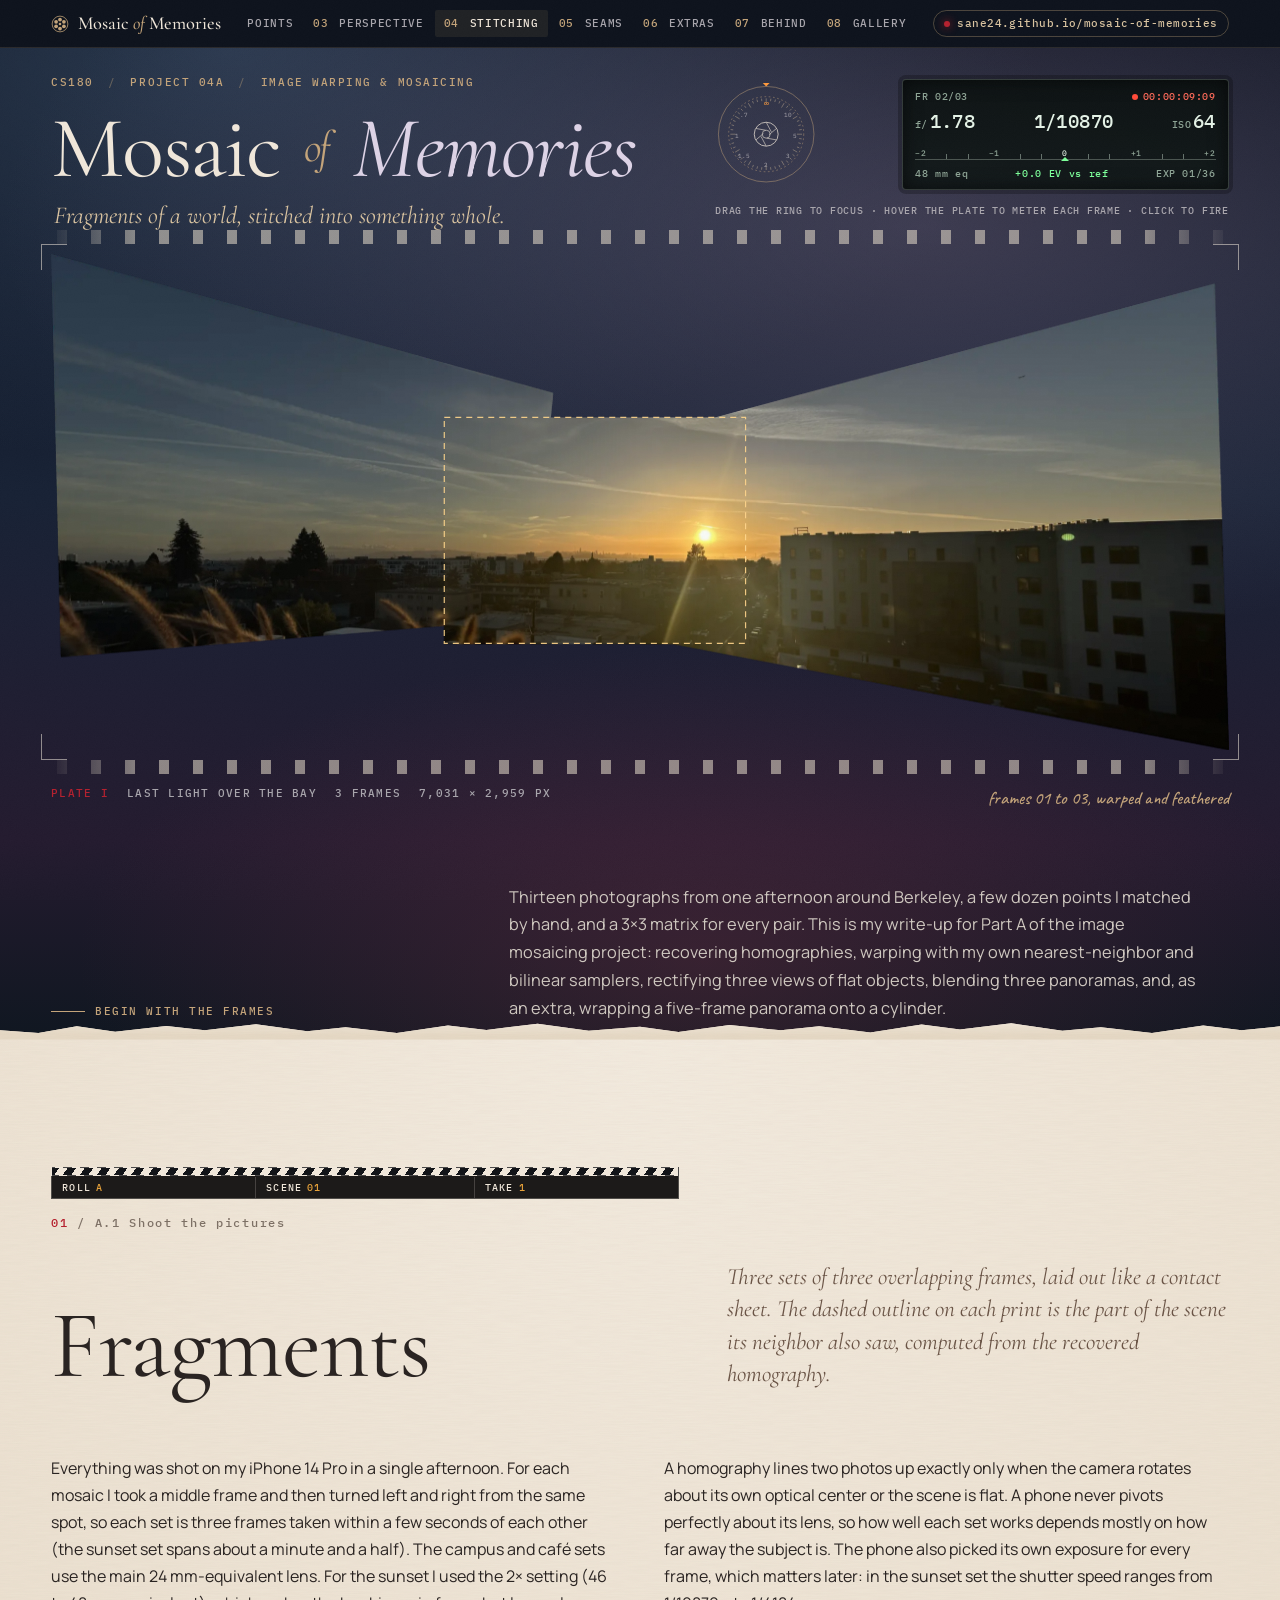
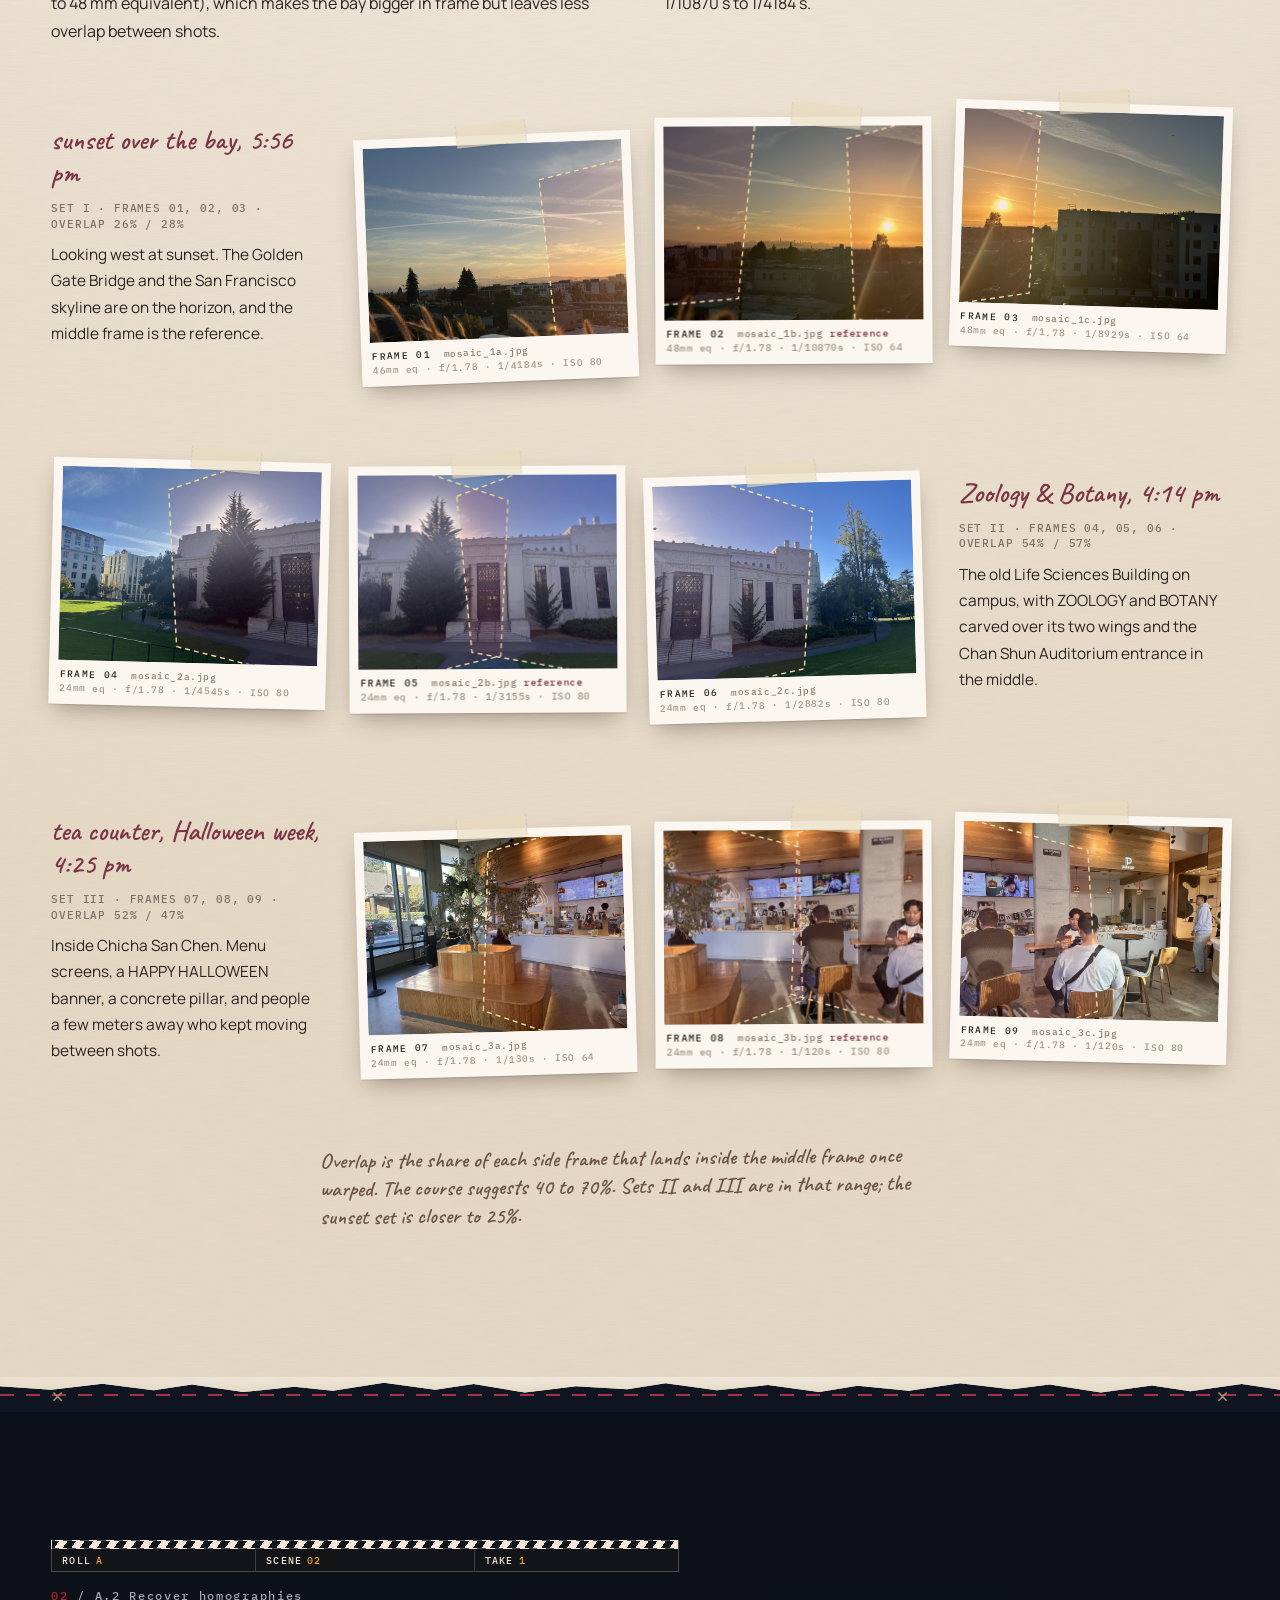
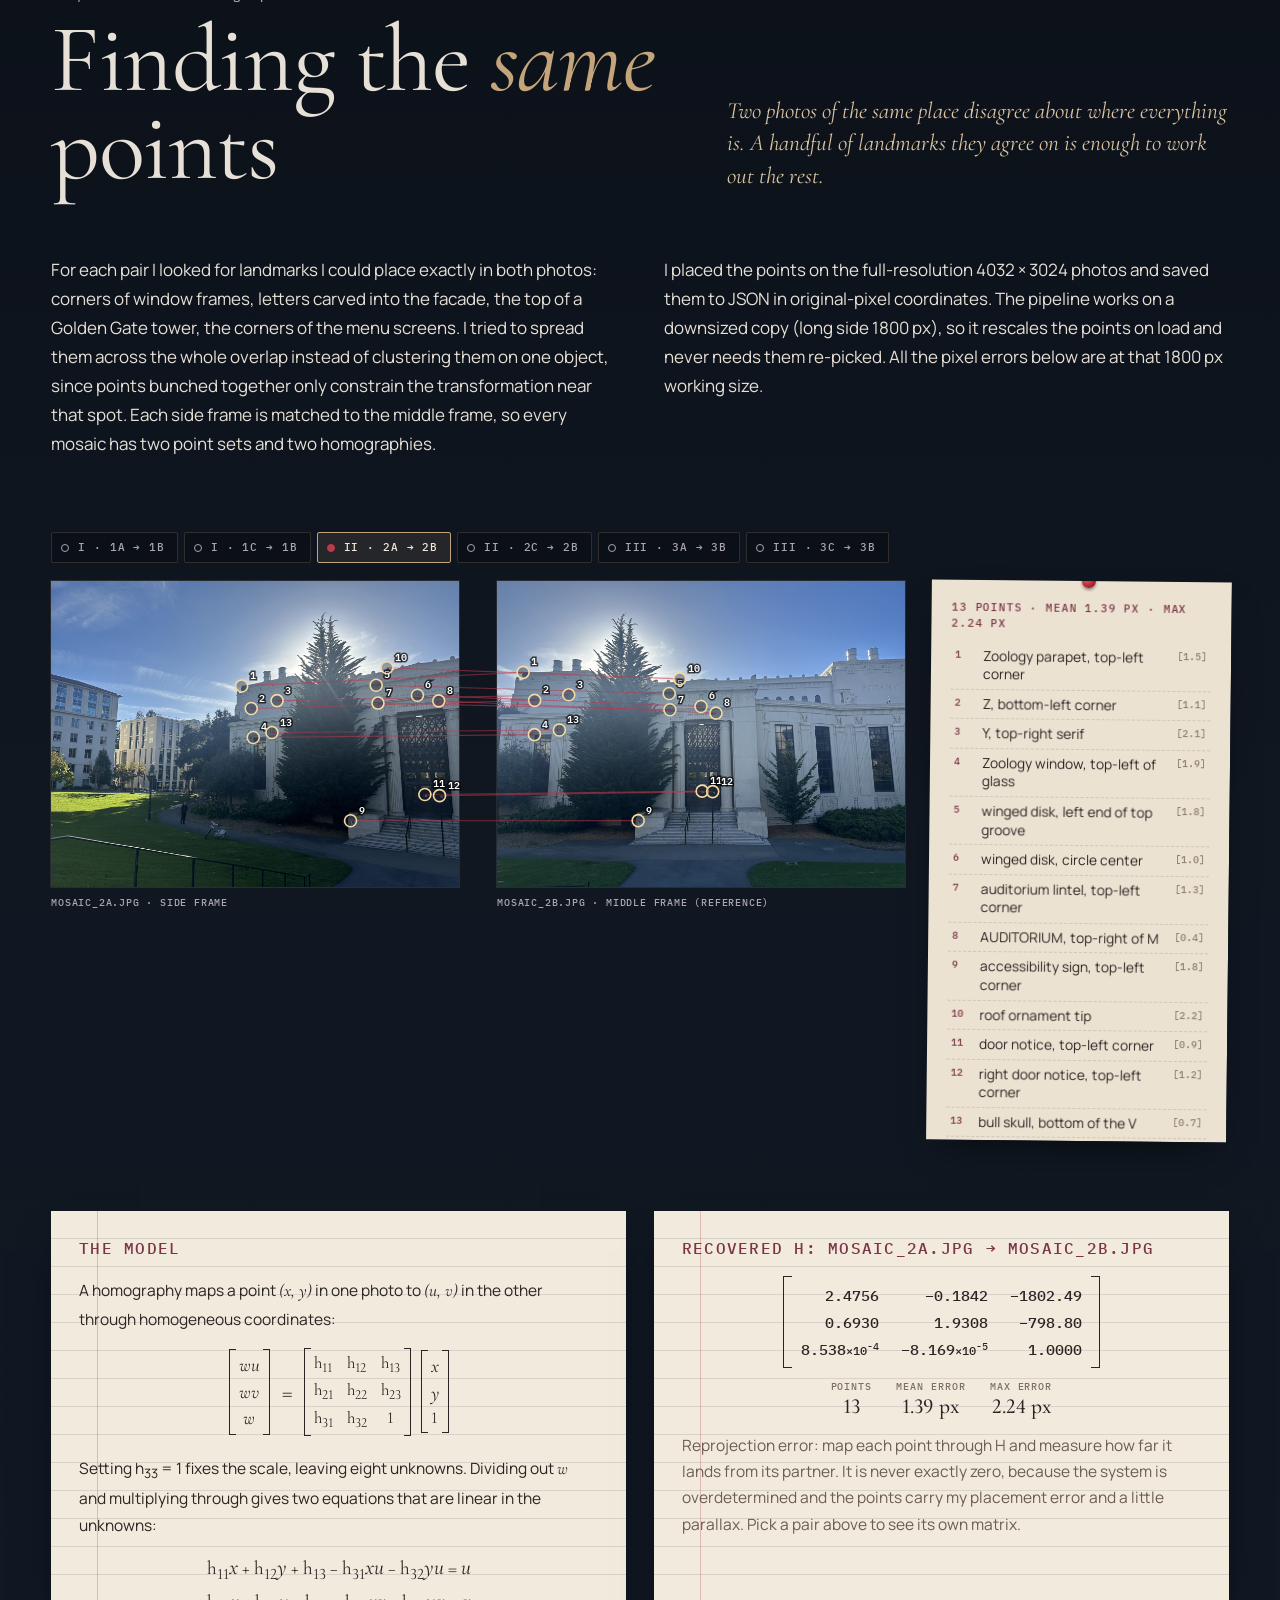
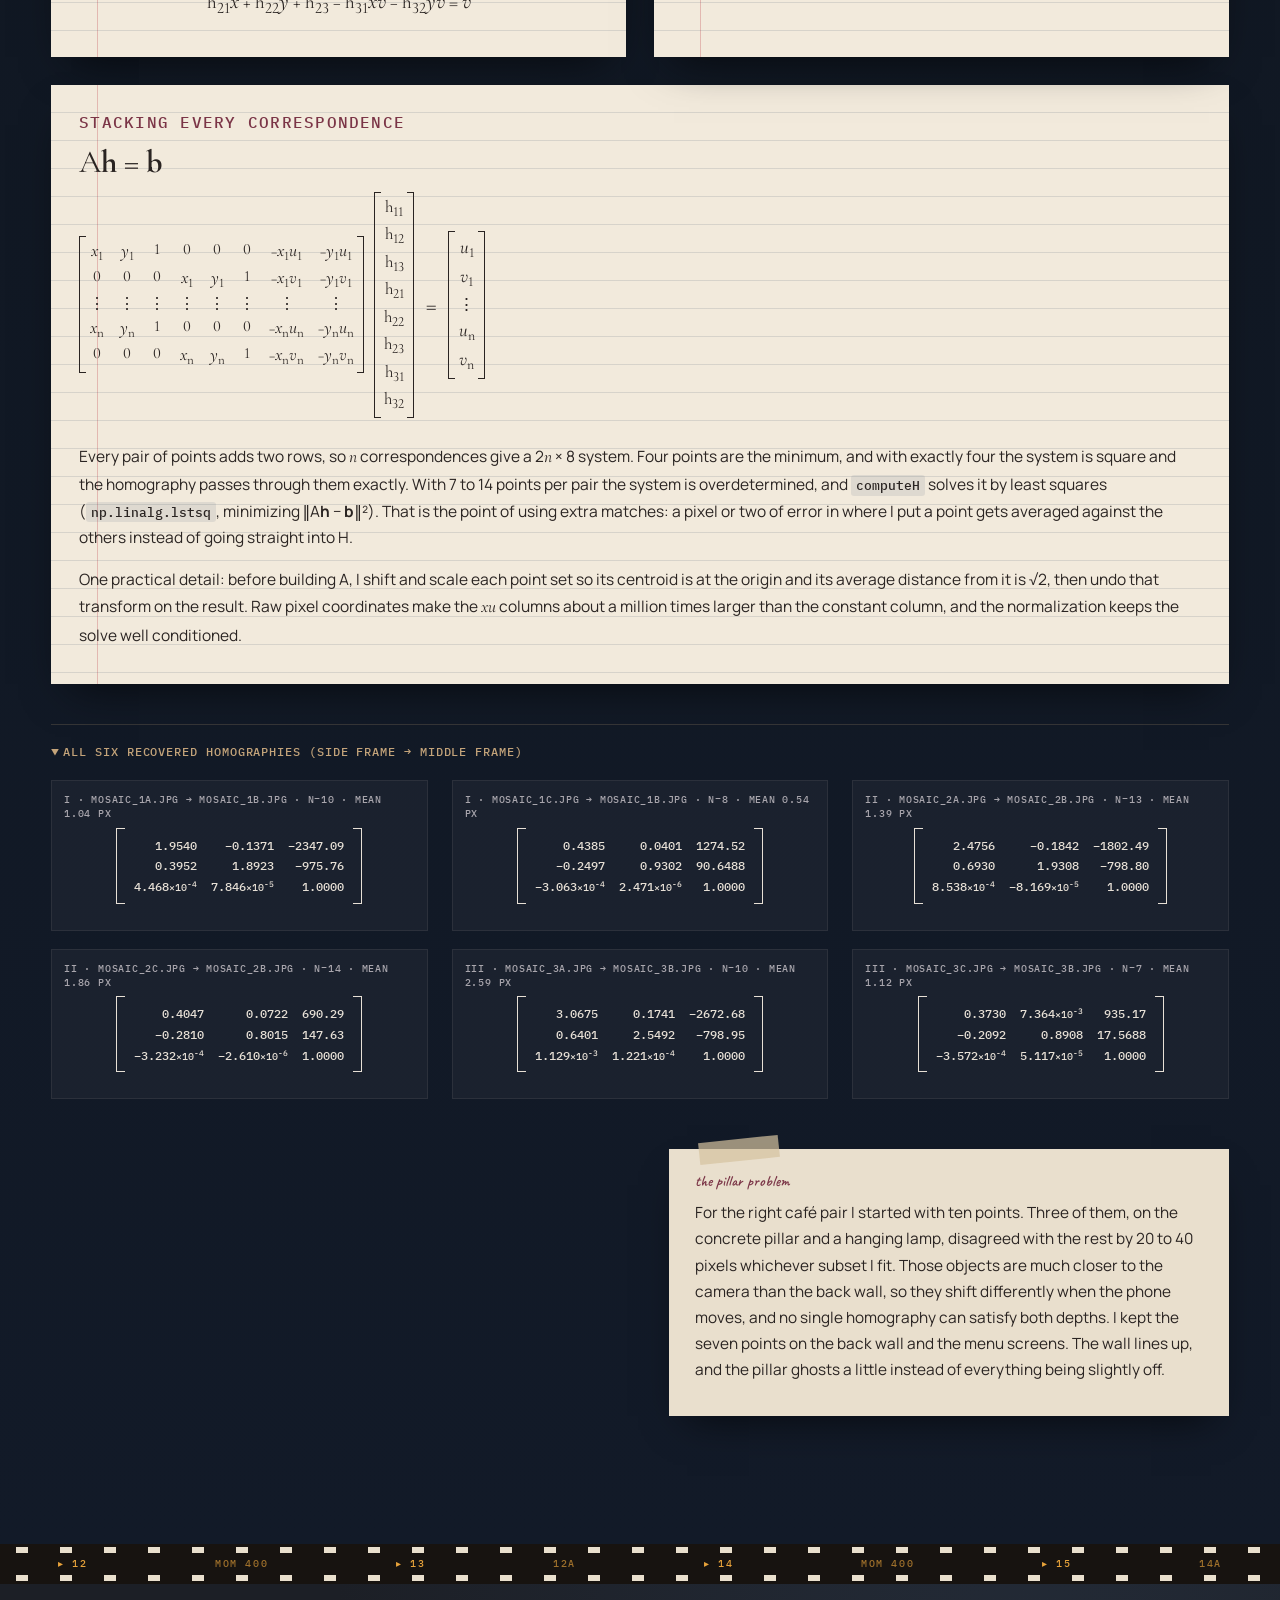
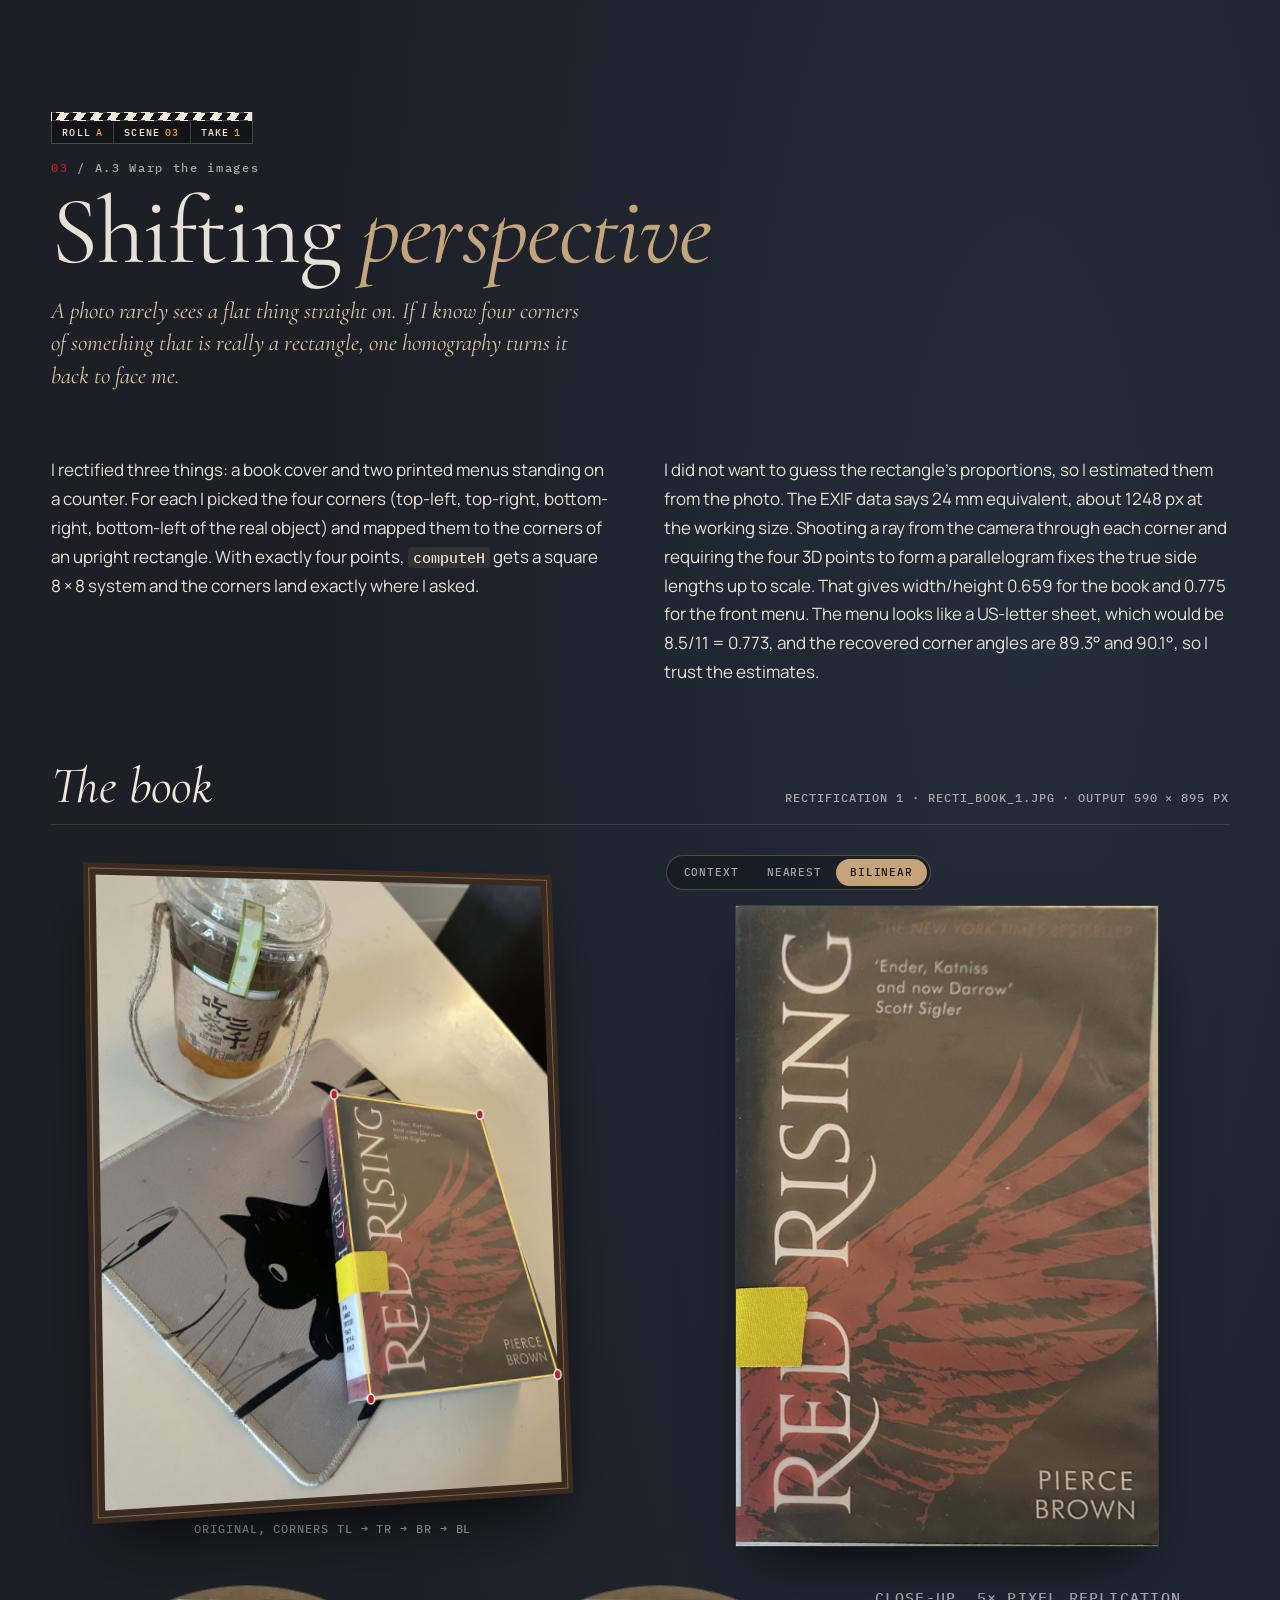
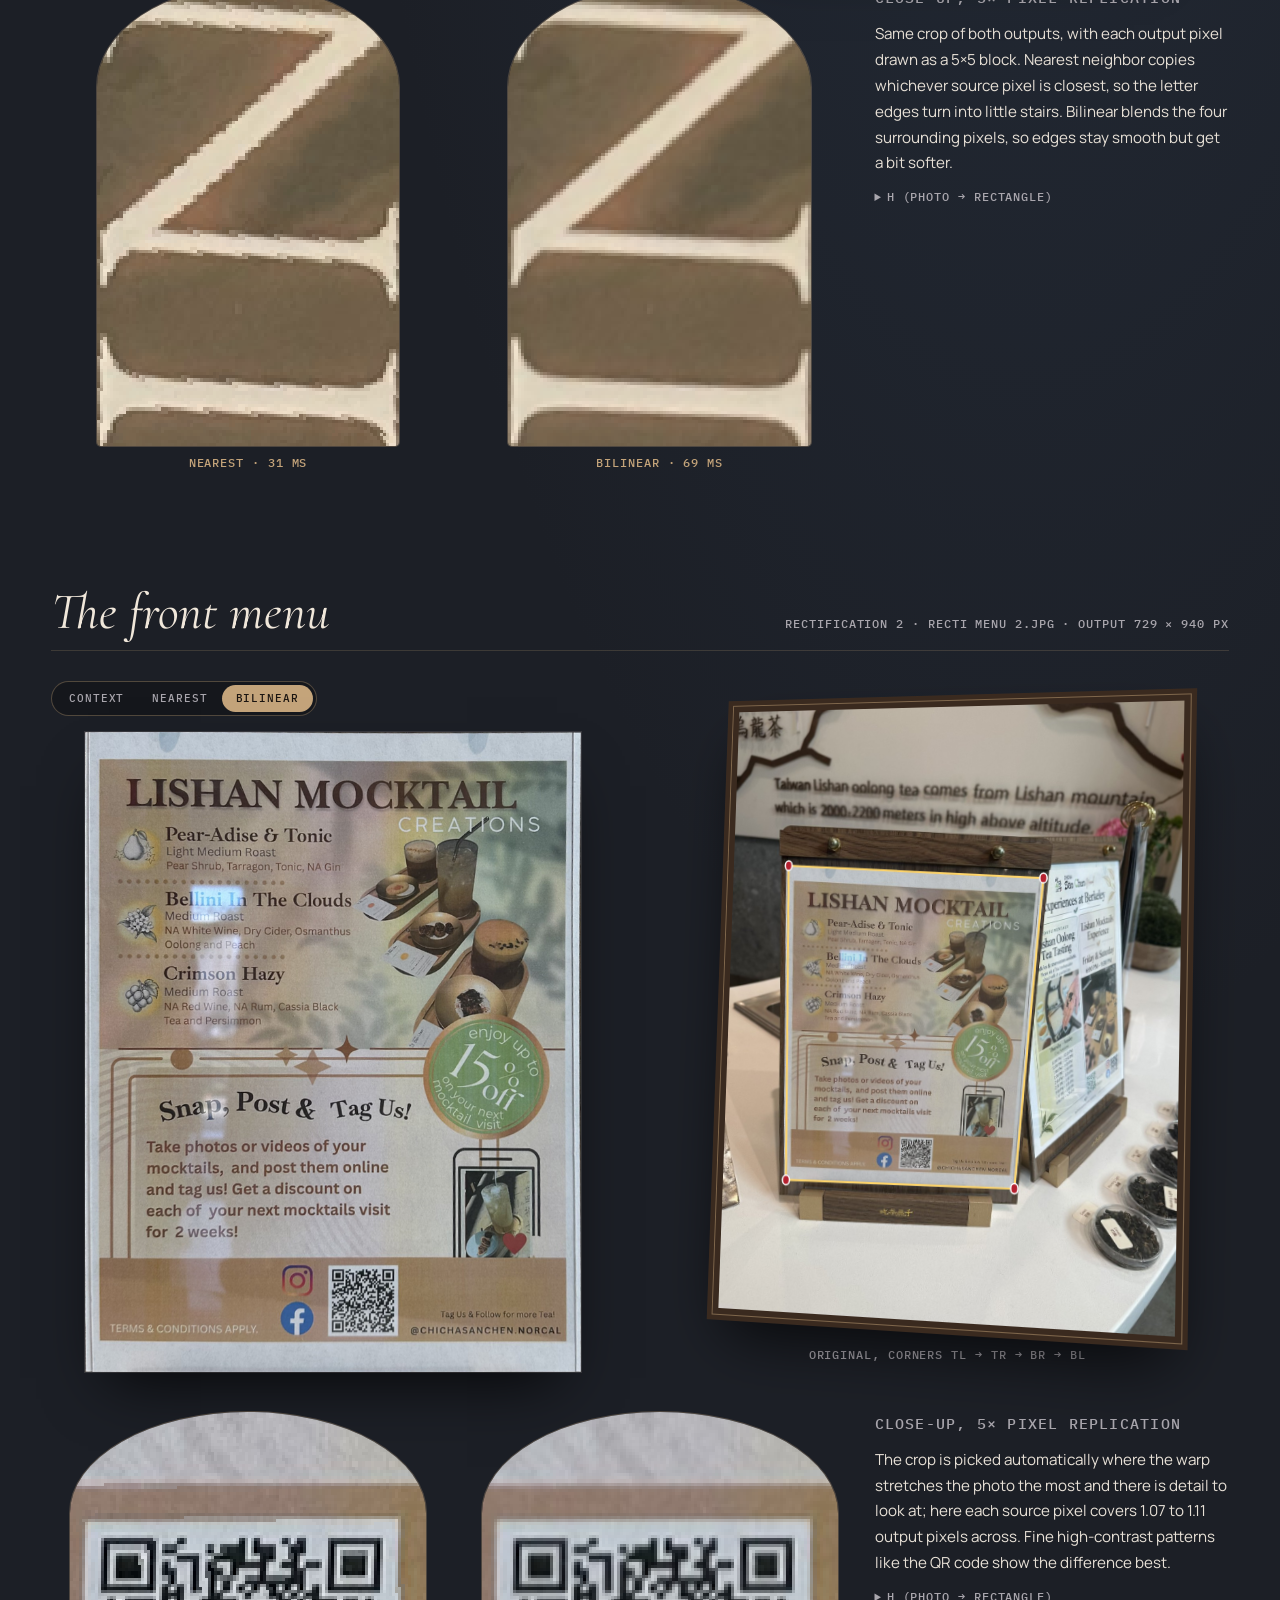
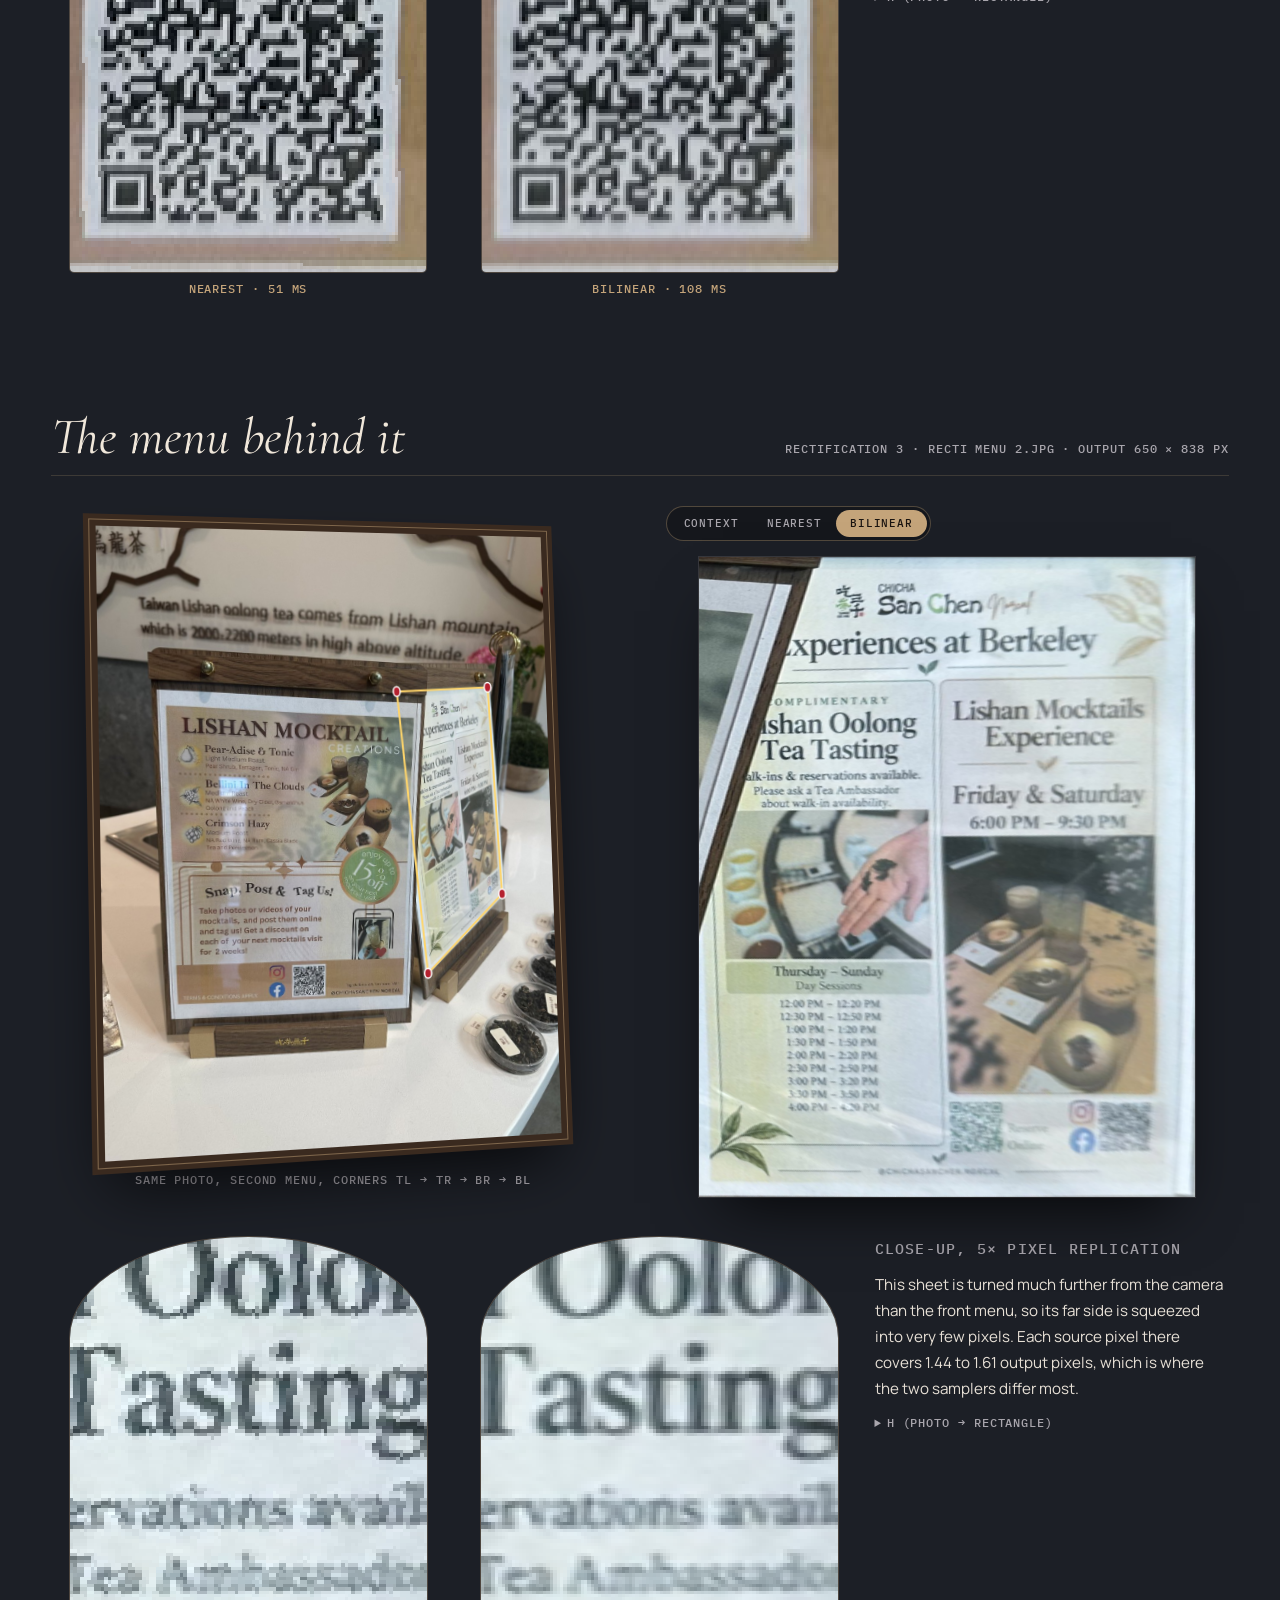
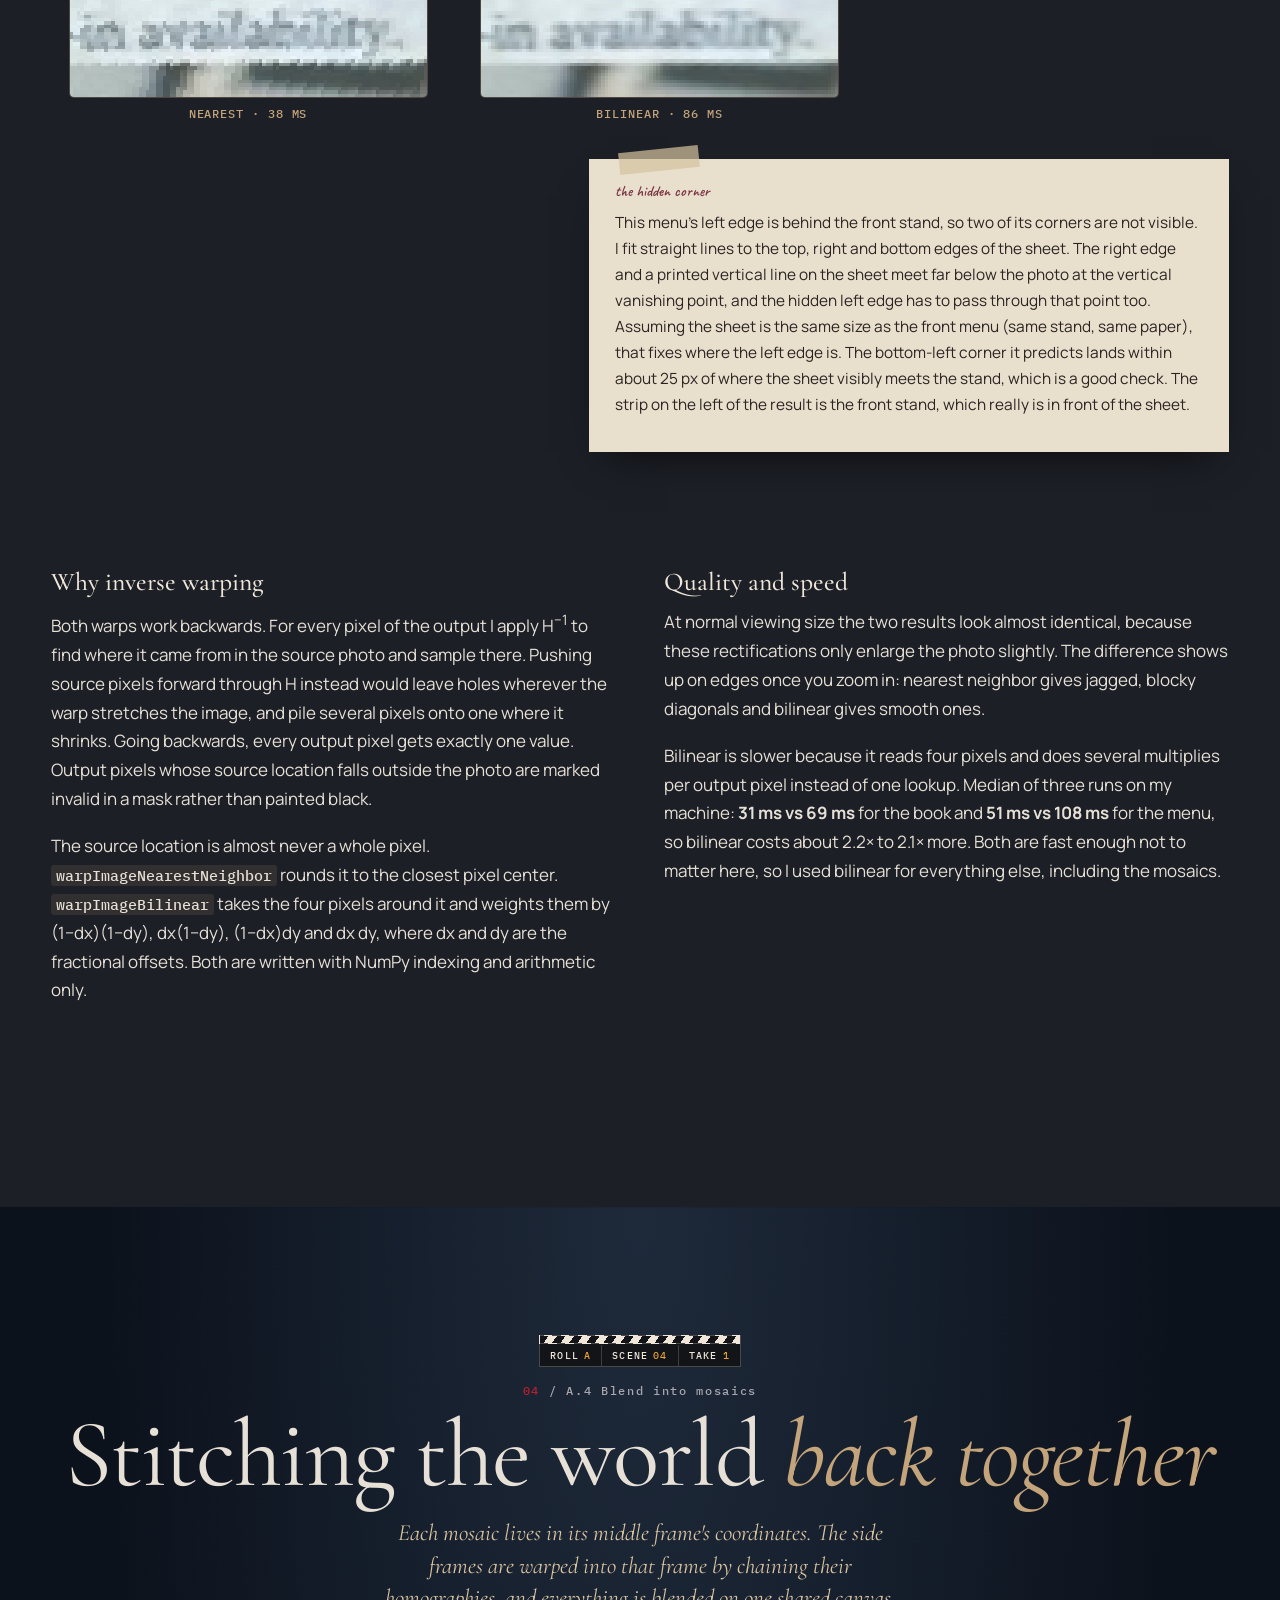
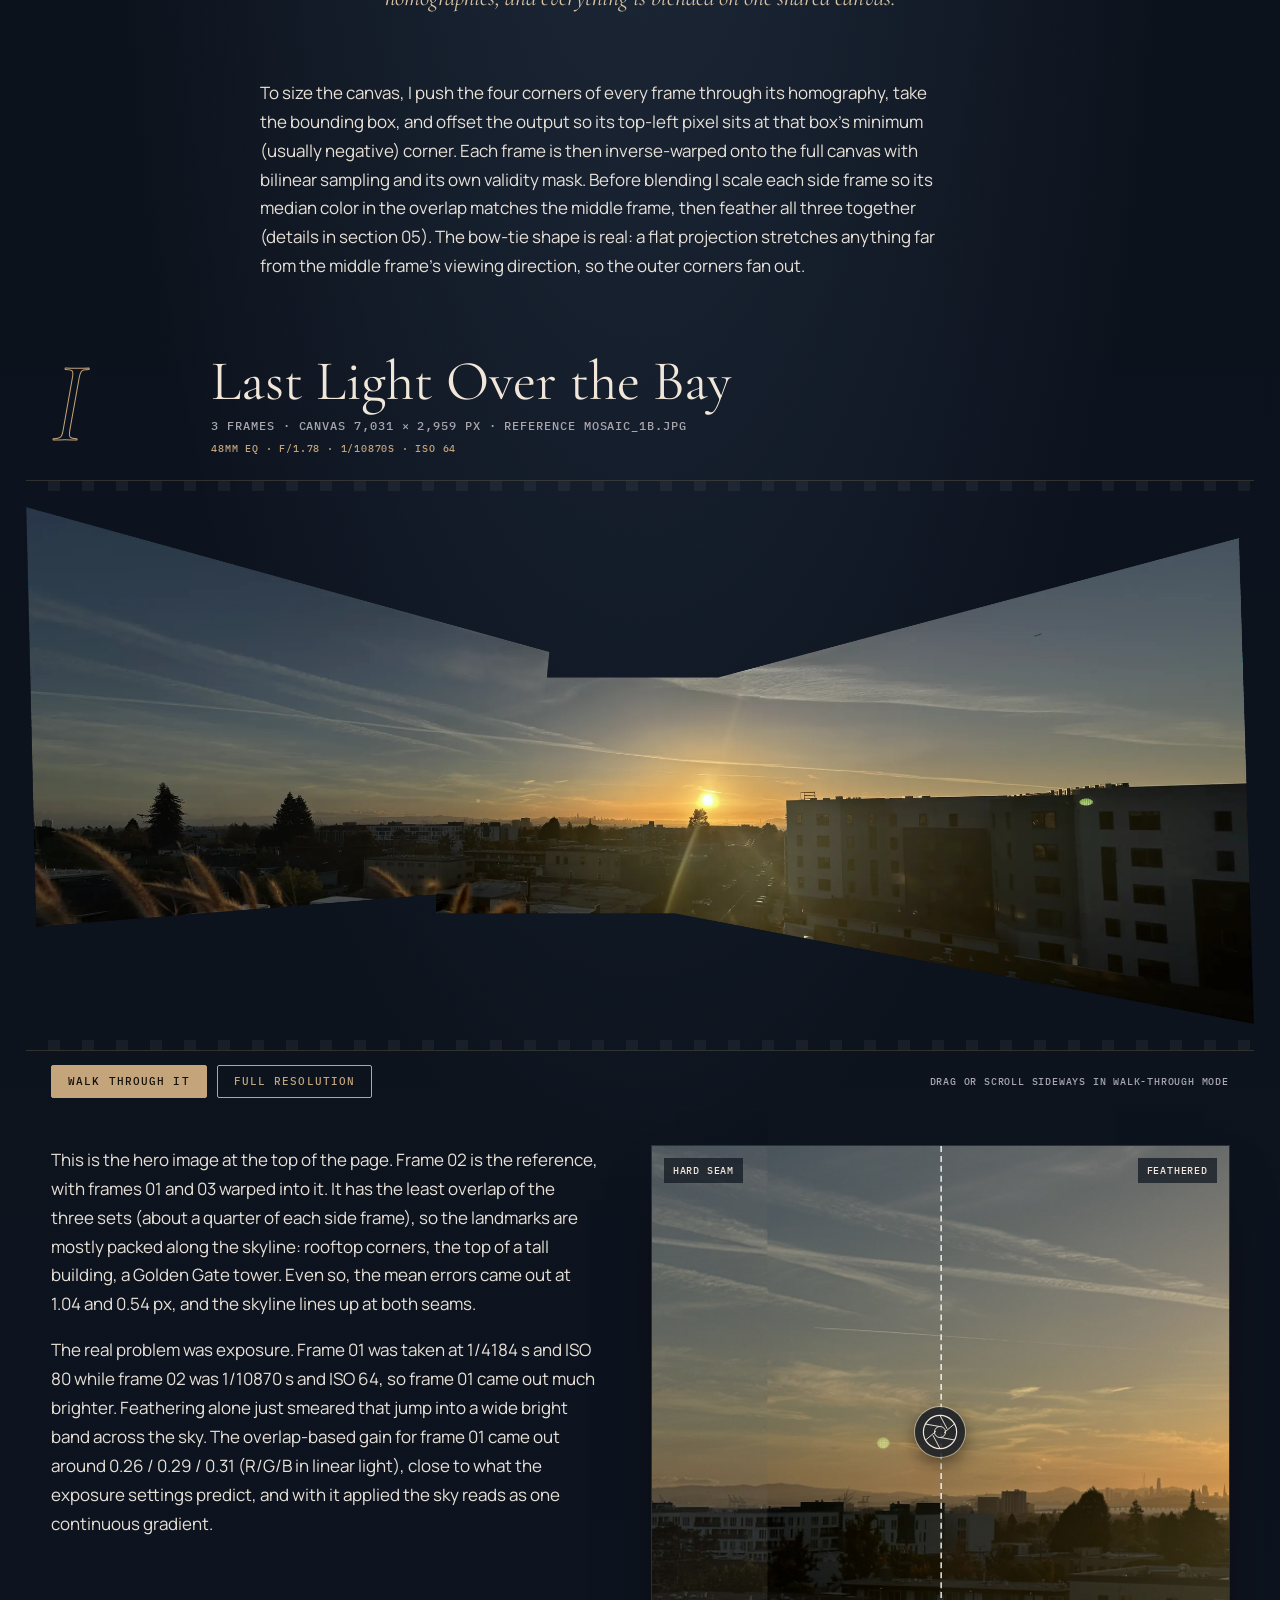
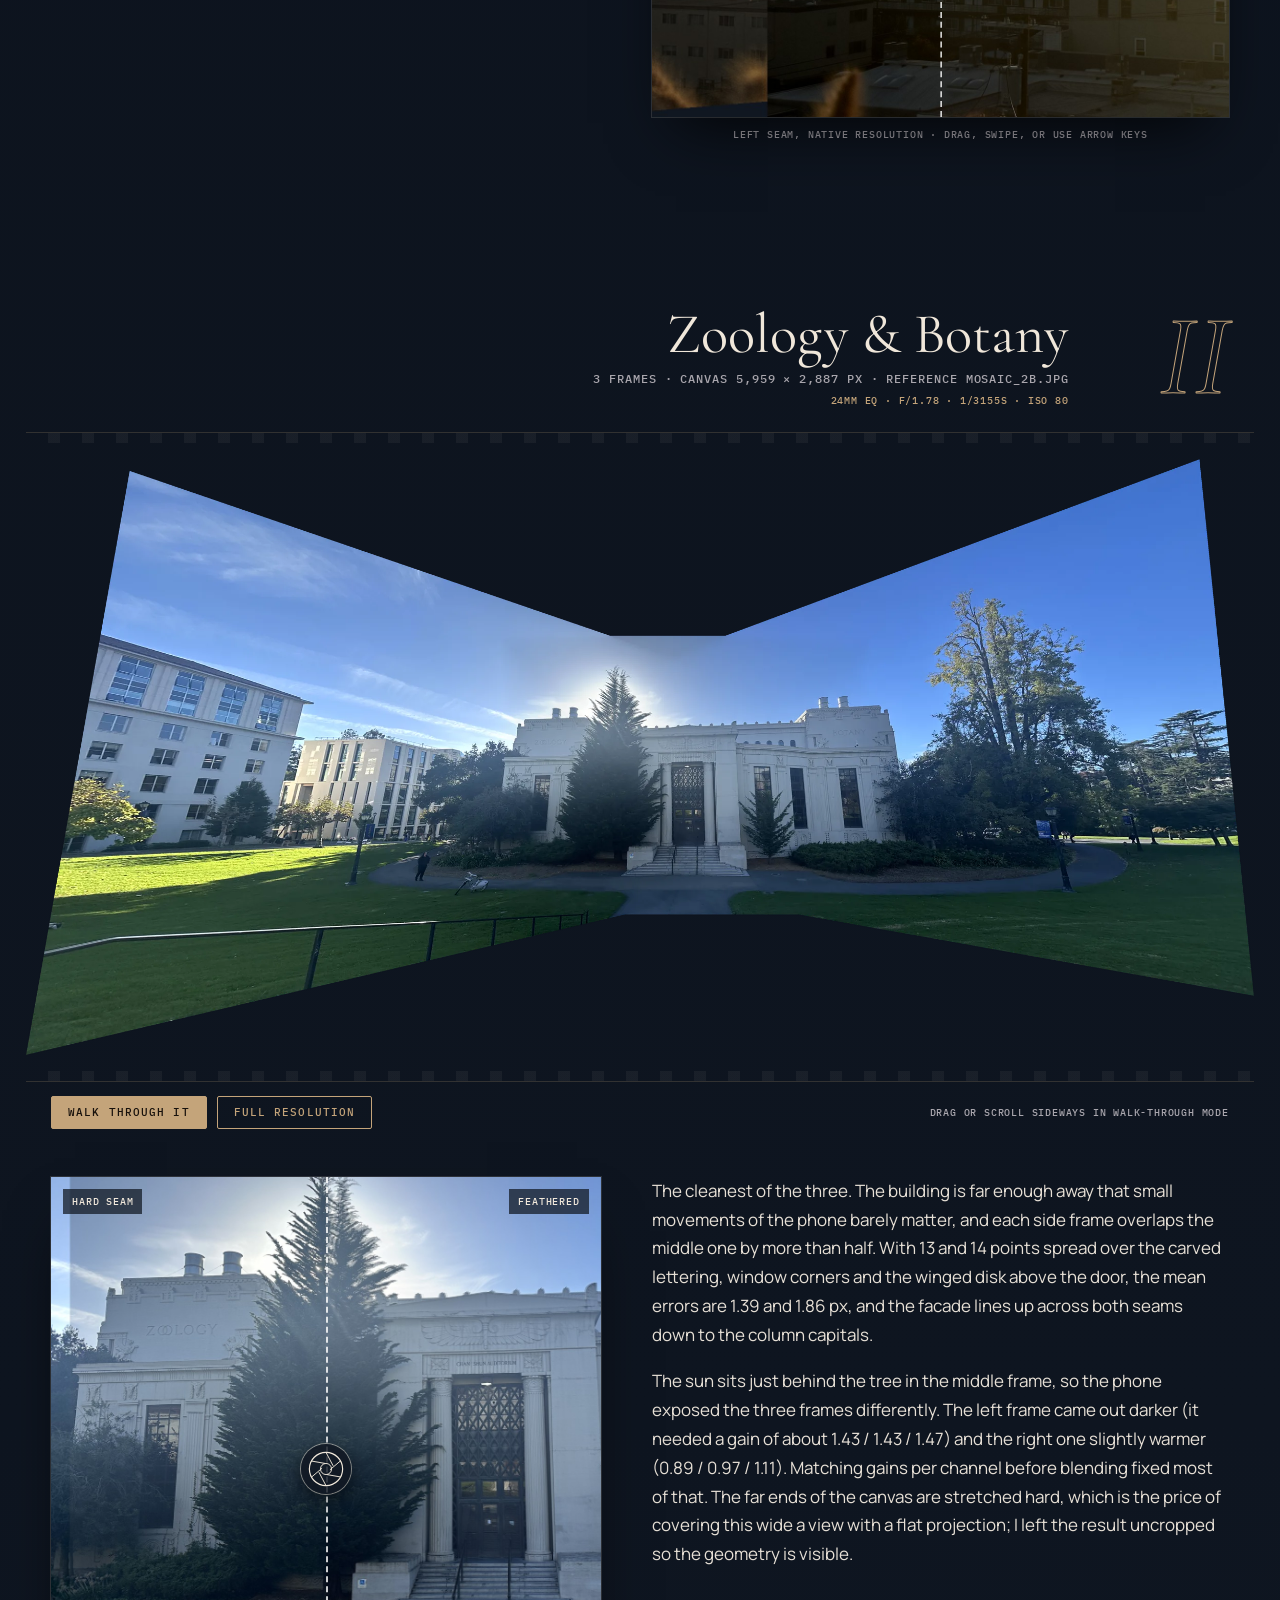
==== commit bcb1a926: "rebuild site" ====
--- a/index.html
+++ b/index.html
@@ -4,10 +4,10 @@
 <meta charset="utf-8">
 <meta name="viewport" content="width=device-width, initial-scale=1">
 <title>Mosaic of Memories</title>
-<meta name="description" content="CS180/280A Project 4A: image warping and mosaicing. Manual homographies, inverse warping, perspective rectification and feathered photo mosaics.">
+<meta name="description" content="CS180 Project 4A: image warping and mosaicing. Manual homographies, inverse warping, perspective rectification and feathered photo mosaics.">
 <meta name="color-scheme" content="dark light">
 <link rel="canonical" href="https://sane24.github.io/mosaic-of-memories/">
-<link rel="icon" href="assets/apple.svg" type="image/svg+xml">
+<link rel="icon" href="assets/reel.svg" type="image/svg+xml">
 <link rel="preconnect" href="https://fonts.googleapis.com">
 <link rel="preconnect" href="https://fonts.gstatic.com" crossorigin>
 <link href="https://fonts.googleapis.com/css2?family=Caveat:wght@500;600&family=Cormorant+Garamond:ital,wght@0,400;0,500;0,600;1,400;1,500&family=IBM+Plex+Mono:wght@400;500&family=Manrope:wght@400;500;600&display=swap" rel="stylesheet">
@@ -18,11 +18,11 @@
 
 <svg width="0" height="0" class="defs" aria-hidden="true" focusable="false">
   <defs>
-    <symbol id="apple" viewBox="0 0 64 64">
-      <path d="M33 17c-2-6 1-12 7-14-1 6-3 10-7 14z" fill="#3d5a3a"/>
-      <path d="M32 19c-6-4-17-4-22 4-6 10-1 27 7 34 4 4 8 4 11 2 2-1 6-1 8 0 3 2 7 2 11-2 8-7 12-23 6-33-5-8-15-8-21-5z" fill="currentColor"/>
-      <path d="M17 27c2-4 6-6 10-5-4 2-7 5-8 10z" fill="#fff" opacity=".35"/>
-      <path d="M32 19c0-4 0-7 2-10" stroke="#3b2a1f" stroke-width="2.4" fill="none" stroke-linecap="round"/>
+    <symbol id="reel" viewBox="0 0 48 48">
+      <circle cx="24" cy="24" r="21" fill="none" stroke="currentColor" stroke-width="2"/>
+      <circle cx="24" cy="24" r="3.5" fill="currentColor"/>
+      <g fill="currentColor"><circle cx="24" cy="12" r="5"/><circle cx="34.4" cy="18" r="5"/><circle cx="34.4" cy="30" r="5"/>
+      <circle cx="24" cy="36" r="5"/><circle cx="13.6" cy="30" r="5"/><circle cx="13.6" cy="18" r="5"/></g>
     </symbol>
     <symbol id="aperture" viewBox="0 0 48 48">
       <circle cx="24" cy="24" r="21" fill="none" stroke="currentColor" stroke-width="1.5"/>
@@ -42,7 +42,7 @@
 
 <header class="topbar">
   <a class="brand" href="#top" aria-label="Mosaic of Memories, back to top">
-    <svg class="brand__apple" aria-hidden="true"><use href="#apple"/></svg>
+    <svg class="brand__reel" aria-hidden="true"><use href="#reel"/></svg>
     <span>Mosaic <i>of</i> Memories</span>
   </a>
   <nav class="topnav" aria-label="Sections">
@@ -51,9 +51,11 @@
     <a href="#perspective"><b>03</b> Perspective</a>
     <a href="#stitching"><b>04</b> Stitching</a>
     <a href="#seams"><b>05</b> Seams</a>
-    <a href="#behind"><b>06</b> Behind</a>
-    <a href="#gallery"><b>07</b> Gallery</a>
+    <a href="#extras"><b>06</b> Extras</a>
+    <a href="#behind"><b>07</b> Behind</a>
+    <a href="#gallery"><b>08</b> Gallery</a>
   </nav>
+  <span class="counter mono" aria-hidden="true"><svg><use href="#reel"/></svg><b data-counter>FR 000</b></span>
   <a class="permalink" href="https://sane24.github.io/mosaic-of-memories/"><span class="permalink__dot" aria-hidden="true"></span>sane24.github.io/mosaic-of-memories</a>
 </header>
 
@@ -62,10 +64,17 @@
 <!-- ===================================================== 00 · OPENING -->
 <section class="hero" aria-labelledby="title">
   <div class="hero__sky" aria-hidden="true"></div>
+  <div class="leader" aria-hidden="true" data-leader>
+    <svg viewBox="0 0 200 200"><circle cx="100" cy="100" r="78" class="leader__ring"/><circle cx="100" cy="100" r="62" class="leader__ring"/>
+      <path class="leader__sweep" d="M100 100 L100 22 A78 78 0 0 1 100 22 Z"/>
+      <line x1="0" y1="100" x2="200" y2="100"/><line x1="100" y1="0" x2="100" y2="200"/>
+      <text x="100" y="120" data-leader-num>3</text></svg>
+    <p class="mono">PROJECT 04A &middot; REEL 1 &middot; CLICK TO SKIP</p>
+  </div>
   <div class="hero__top">
     <div class="hero__left">
       <div class="hero__meta">
-        <span>CS180 / 280A</span><span>Project 04A</span><span>Image Warping &amp; Mosaicing</span>
+        <span>CS180</span><span>Project 04A</span><span>Image Warping &amp; Mosaicing</span>
       </div>
       <p class="print-url">Website: <a href="https://sane24.github.io/mosaic-of-memories/">https://sane24.github.io/mosaic-of-memories/</a></p>
       <h1 id="title" class="hero__title">
@@ -76,39 +85,49 @@
       <p class="hero__sub">Fragments of a world, stitched into something whole.</p>
     </div>
 
-    <aside class="readout" aria-label="Camera settings of the middle sunset frame">
-      <svg class="readout__dial" viewBox="0 0 120 120" aria-hidden="true">
+    <aside class="readout" aria-label="Camera settings of the frame under the viewfinder">
+      <svg class="readout__dial" viewBox="0 0 120 120" data-dial tabindex="0" role="slider" aria-label="Focus ring" aria-valuemin="-100" aria-valuemax="100" aria-valuenow="0">
         <circle cx="60" cy="60" r="56" class="ring"/>
-        <circle cx="60" cy="60" r="44" class="ring ring--in"/>
-        <g class="ticks" stroke="currentColor" stroke-width=".8" opacity=".6"><line x1="60.0" y1="10.0" x2="60.0" y2="17.0"/><line x1="66.5" y1="10.4" x2="66.0" y2="14.4"/><line x1="72.9" y1="11.7" x2="71.9" y2="15.6"/><line x1="79.1" y1="13.8" x2="76.5" y2="20.3"/><line x1="85.0" y1="16.7" x2="83.0" y2="20.2"/><line x1="90.4" y1="20.3" x2="88.0" y2="23.5"/><line x1="95.4" y1="24.6" x2="90.4" y2="29.6"/><line x1="99.7" y1="29.6" x2="96.5" y2="32.0"/><line x1="103.3" y1="35.0" x2="99.8" y2="37.0"/><line x1="106.2" y1="40.9" x2="99.7" y2="43.5"/><line x1="108.3" y1="47.1" x2="104.4" y2="48.1"/><line x1="109.6" y1="53.5" x2="105.6" y2="54.0"/><line x1="110.0" y1="60.0" x2="103.0" y2="60.0"/><line x1="109.6" y1="66.5" x2="105.6" y2="66.0"/><line x1="108.3" y1="72.9" x2="104.4" y2="71.9"/><line x1="106.2" y1="79.1" x2="99.7" y2="76.5"/><line x1="103.3" y1="85.0" x2="99.8" y2="83.0"/><line x1="99.7" y1="90.4" x2="96.5" y2="88.0"/><line x1="95.4" y1="95.4" x2="90.4" y2="90.4"/><line x1="90.4" y1="99.7" x2="88.0" y2="96.5"/><line x1="85.0" y1="103.3" x2="83.0" y2="99.8"/><line x1="79.1" y1="106.2" x2="76.5" y2="99.7"/><line x1="72.9" y1="108.3" x2="71.9" y2="104.4"/><line x1="66.5" y1="109.6" x2="66.0" y2="105.6"/><line x1="60.0" y1="110.0" x2="60.0" y2="103.0"/><line x1="53.5" y1="109.6" x2="54.0" y2="105.6"/><line x1="47.1" y1="108.3" x2="48.1" y2="104.4"/><line x1="40.9" y1="106.2" x2="43.5" y2="99.7"/><line x1="35.0" y1="103.3" x2="37.0" y2="99.8"/><line x1="29.6" y1="99.7" x2="32.0" y2="96.5"/><line x1="24.6" y1="95.4" x2="29.6" y2="90.4"/><line x1="20.3" y1="90.4" x2="23.5" y2="88.0"/><line x1="16.7" y1="85.0" x2="20.2" y2="83.0"/><line x1="13.8" y1="79.1" x2="20.3" y2="76.5"/><line x1="11.7" y1="72.9" x2="15.6" y2="71.9"/><line x1="10.4" y1="66.5" x2="14.4" y2="66.0"/><line x1="10.0" y1="60.0" x2="17.0" y2="60.0"/><line x1="10.4" y1="53.5" x2="14.4" y2="54.0"/><line x1="11.7" y1="47.1" x2="15.6" y2="48.1"/><line x1="13.8" y1="40.9" x2="20.3" y2="43.5"/><line x1="16.7" y1="35.0" x2="20.2" y2="37.0"/><line x1="20.3" y1="29.6" x2="23.5" y2="32.0"/><line x1="24.6" y1="24.6" x2="29.6" y2="29.6"/><line x1="29.6" y1="20.3" x2="32.0" y2="23.5"/><line x1="35.0" y1="16.7" x2="37.0" y2="20.2"/><line x1="40.9" y1="13.8" x2="43.5" y2="20.3"/><line x1="47.1" y1="11.7" x2="48.1" y2="15.6"/><line x1="53.5" y1="10.4" x2="54.0" y2="14.4"/></g>
-        <g class="stops" font-size="8.5">
-          <text x="60" y="13">1.8</text><text x="96" y="30">2.8</text><text x="109" y="64">4</text>
-          <text x="96" y="99">5.6</text><text x="60" y="114">8</text><text x="22" y="99">11</text>
-          <text x="10" y="64">16</text><text x="22" y="30">22</text>
+        <g data-dial-ring>
+          <circle cx="60" cy="60" r="44" class="ring ring--in"/>
+          <g class="ticks" data-ticks stroke="currentColor" stroke-width=".8" opacity=".6"></g>
+          <g class="stops" font-size="7.5">
+            <text x="60" y="27">&infin;</text><text x="86" y="40">10</text><text x="94" y="64">5</text>
+            <text x="86" y="88">3</text><text x="60" y="99">2</text><text x="34" y="88">1.5</text>
+            <text x="26" y="64">1</text><text x="34" y="40">.7</text>
+          </g>
         </g>
-        <path d="M60 18 l-4 -6 h8z" class="index"/>
-        <g class="blades"><use href="#aperture" x="38" y="38" width="44" height="44"/></g>
+        <path d="M60 4 l-4 -4 h8z" class="index"/>
+        <g class="blades"><use href="#aperture" x="44" y="44" width="32" height="32"/></g>
       </svg>
-      <div class="readout__lcd">
-        <p class="readout__row readout__row--top"><span>FR 02/03</span><span class="rec">&#9679; REF</span></p>
-        <p class="readout__main"><span><small>f/</small>1.78</span><span>1/10870</span><span><small>ISO</small>64</span></p>
+      <div class="readout__lcd" aria-live="polite">
+        <p class="readout__row readout__row--top"><span data-ro="frame">FR 02/03</span><span class="rec"><i></i><span data-ro="tc">00:00:00:00</span></span></p>
+        <p class="readout__main"><span><small>f/</small><span data-ro="f">1.78</span></span><span data-ro="s">1/10870</span><span><small>ISO</small><span data-ro="iso">64</span></span></p>
         <div class="readout__meter" aria-hidden="true">
           <span>&minus;2</span><i></i><i></i><span>&minus;1</span><i></i><i></i><b>0</b><i></i><i></i><span>+1</span><i></i><i></i><span>+2</span>
-        </div>
-        <p class="readout__row"><span>48 mm eq</span><span>iPhone 14 Pro</span></p>
-      </div>
-      <p class="readout__cap mono">exif, frame 02, plate I</p>
+          <em class="needle" data-ro="needle"></em>
+        </div>
+        <p class="readout__row"><span><span data-ro="mm">48</span> mm eq</span><span data-ro="ev">&plusmn;0.0 EV vs ref</span><span data-ro="exp">EXP 01/36</span></p>
+      </div>
+      <p class="readout__cap mono"><span class="hint-fine">drag the ring to focus &middot; hover the plate to meter each frame &middot; click to fire</span><span class="hint-touch">touch the plate to meter a frame and fire the shutter</span></p>
     </aside>
   </div>
 
   <figure class="hero__plate" style="--ar: 2.3761">
-    <div class="plate" data-parallax="0.6">
+    <div class="plate-wrap">
+    <div class="gate" aria-hidden="true"><span class="gate__strip gate__strip--top"></span><span class="gate__strip gate__strip--bottom"></span></div>
+    <div class="plate" data-plate tabindex="0" role="button" aria-label="Viewfinder over plate I. Click or press Enter to release the shutter.">
       <img class="plate__layer l1" src="assets/img/mosaic1_warped1.webp" alt="" aria-hidden="true">
       <img class="plate__layer l3" src="assets/img/mosaic1_warped3.webp" alt="" aria-hidden="true">
       <img class="plate__layer l2" src="assets/img/mosaic1_warped2.webp" alt="" aria-hidden="true">
       <img class="plate__final" src="assets/img/mosaic1_feathered_2400.webp" alt="Three sunset photographs over the bay stitched into one wide panorama; the outer frames fan out into a bow-tie shape.">
-      <span class="af af--1" aria-hidden="true"></span><span class="af af--2" aria-hidden="true"></span><span class="af af--3" aria-hidden="true"></span>
-      <span class="datestamp" aria-hidden="true">17:57</span><span class="vf vf--tl"></span><span class="vf vf--tr"></span><span class="vf vf--bl"></span><span class="vf vf--br"></span>
+      <svg class="plate__frames" viewBox="0 0 1 1" preserveAspectRatio="none" aria-hidden="true" data-frames></svg>
+      <span class="plate__af" aria-hidden="true" data-af><i></i><i></i><i></i><i></i></span>
+      <svg class="plate__iris" viewBox="-50 -50 100 100" preserveAspectRatio="xMidYMid slice" aria-hidden="true" data-iris></svg>
+      <span class="plate__flash" aria-hidden="true" data-flash></span>
+      <span class="vf vf--tl"></span><span class="vf vf--tr"></span><span class="vf vf--bl"></span><span class="vf vf--br"></span>
+      <span class="plate__tag mono" aria-hidden="true" data-frame-tag></span>
+    </div>
     </div>
     <figcaption class="hero__cap">
       <span>Plate I</span><span>Last Light Over the Bay</span><span>3 frames</span><span>7,031 &times; 2,959 px</span><span>frames 01 to 03, warped and feathered</span>
@@ -116,13 +135,9 @@
   </figure>
 
   <div class="hero__intro">
-    <p>Nine photographs from one afternoon around Berkeley, a few dozen points I matched by hand, and a 3&times;3 matrix for every pair. This is my write-up for Part A of the image mosaicing project: recovering homographies, warping with my own nearest-neighbor and bilinear samplers, rectifying three views of flat objects, and blending three panoramas.</p>
-    <svg class="sticker sticker--apple" aria-hidden="true"><use href="#apple"/></svg>
-  </div>
-
-  <svg class="skyline" viewBox="0 0 1440 120" preserveAspectRatio="none" aria-hidden="true">
-    <path d="M0 120V92h40v-14h18v14h30V70h12V54l6-10 6 10v16h12v22h44V80h26V62h8V40l5-8 5 8v22h8v18h30v12h52V74h14V58h20V30l4-14 4 14v28h20v16h14v18h60V66h10V50h22v16h10v26h48V84h30V60l12-22 12 22v24h30v8h70V70h16V48h6V36h4V24l3-8 3 8v12h4v12h6v22h16v22h56V78h22V64h36v28h40V58h8V44l10-14 10 14v14h8v34h52V80h20V50h6l8-16 8 16h6v42h44V70h28v22h40V60h14V46h16v14h14v32h60v28z" fill="currentColor"/>
-  </svg>
+    <p>Thirteen photographs from one afternoon around Berkeley, a few dozen points I matched by hand, and a 3&times;3 matrix for every pair. This is my write-up for Part A of the image mosaicing project: recovering homographies, warping with my own nearest-neighbor and bilinear samplers, rectifying three views of flat objects, blending three panoramas, and, as an extra, wrapping a five-frame panorama onto a cylinder.</p>
+  </div>
+
   <a class="hero__scroll" href="#fragments">Begin with the frames</a>
 </section>
 
@@ -148,9 +163,9 @@
         <p>Looking west at sunset. The Golden Gate Bridge and the San Francisco skyline are on the horizon, and the middle frame is the reference.</p>
       </div>
       <div class="strip__prints">
-        <figure class="print print--tilt-l" data-frame="0:0"><span class="tape"></span><div class="print__img"><img src="assets/img/mosaic1_frame1.jpg" alt="Frame 01: sunset sky over rooftops, with tall grass in the foreground on the left." loading="lazy"></div><figcaption><b>FRAME 01</b> mosaic_1a.jpg<br><span>17:56 &middot; 46mm eq &middot; f/1.78 &middot; 1/4184s &middot; ISO 80</span></figcaption></figure>
-        <figure class="print print--ref" data-frame="0:1"><span class="tape tape--r"></span><div class="print__img"><img src="assets/img/mosaic1_frame2.jpg" alt="Frame 02: the sun low over the bay, with the San Francisco skyline on the horizon." loading="lazy"></div><figcaption><b>FRAME 02</b> mosaic_1b.jpg <em>reference</em><br><span>17:57 &middot; 48mm eq &middot; f/1.78 &middot; 1/10870s &middot; ISO 64</span></figcaption></figure>
-        <figure class="print print--tilt-r" data-frame="0:2"><span class="tape"></span><div class="print__img"><img src="assets/img/mosaic1_frame3.jpg" alt="Frame 03: the sun and the Golden Gate Bridge, with an apartment building on the right." loading="lazy"></div><figcaption><b>FRAME 03</b> mosaic_1c.jpg<br><span>17:57 &middot; 48mm eq &middot; f/1.78 &middot; 1/8929s &middot; ISO 64</span></figcaption></figure>
+        <figure class="print print--tilt-l" data-frame="0:0"><span class="tape"></span><div class="print__img"><img src="assets/img/mosaic1_frame1.jpg" alt="Frame 01: sunset sky over rooftops, with tall grass in the foreground on the left." loading="lazy"></div><figcaption><b>FRAME 01</b> mosaic_1a.jpg<br><span>46mm eq &middot; f/1.78 &middot; 1/4184s &middot; ISO 80</span></figcaption></figure>
+        <figure class="print print--ref" data-frame="0:1"><span class="tape tape--r"></span><div class="print__img"><img src="assets/img/mosaic1_frame2.jpg" alt="Frame 02: the sun low over the bay, with the San Francisco skyline on the horizon." loading="lazy"></div><figcaption><b>FRAME 02</b> mosaic_1b.jpg <em>reference</em><br><span>48mm eq &middot; f/1.78 &middot; 1/10870s &middot; ISO 64</span></figcaption></figure>
+        <figure class="print print--tilt-r" data-frame="0:2"><span class="tape"></span><div class="print__img"><img src="assets/img/mosaic1_frame3.jpg" alt="Frame 03: the sun and the Golden Gate Bridge, with an apartment building on the right." loading="lazy"></div><figcaption><b>FRAME 03</b> mosaic_1c.jpg<br><span>48mm eq &middot; f/1.78 &middot; 1/8929s &middot; ISO 64</span></figcaption></figure>
       </div>
     </article>
 
@@ -161,9 +176,9 @@
         <p>The old Life Sciences Building on campus, with ZOOLOGY and BOTANY carved over its two wings and the Chan Shun Auditorium entrance in the middle.</p>
       </div>
       <div class="strip__prints">
-        <figure class="print print--tilt-r" data-frame="1:0"><span class="tape tape--r"></span><div class="print__img"><img src="assets/img/mosaic2_frame1.jpg" alt="Frame 04: lawn and modern buildings, with the left wing of the Zoology building at the edge." loading="lazy"></div><figcaption><b>FRAME 04</b> mosaic_2a.jpg<br><span>16:14 &middot; 24mm eq &middot; f/1.78 &middot; 1/4545s &middot; ISO 80</span></figcaption></figure>
-        <figure class="print print--ref" data-frame="1:1"><span class="tape"></span><div class="print__img"><img src="assets/img/mosaic2_frame2.jpg" alt="Frame 05: the white facade with Chan Shun Auditorium doors, steps and a tall evergreen in front." loading="lazy"></div><figcaption><b>FRAME 05</b> mosaic_2b.jpg <em>reference</em><br><span>16:14 &middot; 24mm eq &middot; f/1.78 &middot; 1/3155s &middot; ISO 80</span></figcaption></figure>
-        <figure class="print print--tilt-l" data-frame="1:2"><span class="tape"></span><div class="print__img"><img src="assets/img/mosaic2_frame3.jpg" alt="Frame 06: the Botany wing with tall windows, trees and lawn on the right." loading="lazy"></div><figcaption><b>FRAME 06</b> mosaic_2c.jpg<br><span>16:14 &middot; 24mm eq &middot; f/1.78 &middot; 1/2882s &middot; ISO 80</span></figcaption></figure>
+        <figure class="print print--tilt-r" data-frame="1:0"><span class="tape tape--r"></span><div class="print__img"><img src="assets/img/mosaic2_frame1.jpg" alt="Frame 04: lawn and modern buildings, with the left wing of the Zoology building at the edge." loading="lazy"></div><figcaption><b>FRAME 04</b> mosaic_2a.jpg<br><span>24mm eq &middot; f/1.78 &middot; 1/4545s &middot; ISO 80</span></figcaption></figure>
+        <figure class="print print--ref" data-frame="1:1"><span class="tape"></span><div class="print__img"><img src="assets/img/mosaic2_frame2.jpg" alt="Frame 05: the white facade with Chan Shun Auditorium doors, steps and a tall evergreen in front." loading="lazy"></div><figcaption><b>FRAME 05</b> mosaic_2b.jpg <em>reference</em><br><span>24mm eq &middot; f/1.78 &middot; 1/3155s &middot; ISO 80</span></figcaption></figure>
+        <figure class="print print--tilt-l" data-frame="1:2"><span class="tape"></span><div class="print__img"><img src="assets/img/mosaic2_frame3.jpg" alt="Frame 06: the Botany wing with tall windows, trees and lawn on the right." loading="lazy"></div><figcaption><b>FRAME 06</b> mosaic_2c.jpg<br><span>24mm eq &middot; f/1.78 &middot; 1/2882s &middot; ISO 80</span></figcaption></figure>
       </div>
     </article>
 
@@ -174,9 +189,9 @@
         <p>Inside Chicha San Chen. Menu screens, a HAPPY HALLOWEEN banner, a concrete pillar, and people a few meters away who kept moving between shots.</p>
       </div>
       <div class="strip__prints">
-        <figure class="print print--tilt-l" data-frame="2:0"><span class="tape"></span><div class="print__img"><img src="assets/img/mosaic3_frame1.jpg" alt="Frame 07: window wall, a wooden planter with an olive tree, and the order counter." loading="lazy"></div><figcaption><b>FRAME 07</b> mosaic_3a.jpg<br><span>16:25 &middot; 24mm eq &middot; f/1.78 &middot; 1/130s &middot; ISO 64</span></figcaption></figure>
-        <figure class="print print--ref" data-frame="2:1"><span class="tape tape--r"></span><div class="print__img"><img src="assets/img/mosaic3_frame2.jpg" alt="Frame 08: the counter with menu screens, the HAPPY banner and a seated customer." loading="lazy"></div><figcaption><b>FRAME 08</b> mosaic_3b.jpg <em>reference</em><br><span>16:25 &middot; 24mm eq &middot; f/1.78 &middot; 1/120s &middot; ISO 80</span></figcaption></figure>
-        <figure class="print print--tilt-r" data-frame="2:2"><span class="tape"></span><div class="print__img"><img src="assets/img/mosaic3_frame3.jpg" alt="Frame 09: the concrete pillar with a MAX OCCUPANCY sign, tables and the pick-up area." loading="lazy"></div><figcaption><b>FRAME 09</b> mosaic_3c.jpg<br><span>16:25 &middot; 24mm eq &middot; f/1.78 &middot; 1/120s &middot; ISO 80</span></figcaption></figure>
+        <figure class="print print--tilt-l" data-frame="2:0"><span class="tape"></span><div class="print__img"><img src="assets/img/mosaic3_frame1.jpg" alt="Frame 07: window wall, a wooden planter with an olive tree, and the order counter." loading="lazy"></div><figcaption><b>FRAME 07</b> mosaic_3a.jpg<br><span>24mm eq &middot; f/1.78 &middot; 1/130s &middot; ISO 64</span></figcaption></figure>
+        <figure class="print print--ref" data-frame="2:1"><span class="tape tape--r"></span><div class="print__img"><img src="assets/img/mosaic3_frame2.jpg" alt="Frame 08: the counter with menu screens, the HAPPY banner and a seated customer." loading="lazy"></div><figcaption><b>FRAME 08</b> mosaic_3b.jpg <em>reference</em><br><span>24mm eq &middot; f/1.78 &middot; 1/120s &middot; ISO 80</span></figcaption></figure>
+        <figure class="print print--tilt-r" data-frame="2:2"><span class="tape"></span><div class="print__img"><img src="assets/img/mosaic3_frame3.jpg" alt="Frame 09: the concrete pillar with a MAX OCCUPANCY sign, tables and the pick-up area." loading="lazy"></div><figcaption><b>FRAME 09</b> mosaic_3c.jpg<br><span>24mm eq &middot; f/1.78 &middot; 1/120s &middot; ISO 80</span></figcaption></figure>
       </div>
     </article>
   </div>
@@ -332,8 +347,8 @@
       </div>
     </div>
     <div class="loupe">
-      <figure><img src="assets/img/rectification1_zoom_nearest.webp" alt="Close-up of the nearest-neighbor result: stair-stepped edges on the lettering." loading="lazy"><figcaption class="mono">nearest &middot; 34 ms</figcaption></figure>
-      <figure><img src="assets/img/rectification1_zoom_bilinear.webp" alt="Same close-up with bilinear sampling: smooth, slightly softer edges." loading="lazy"><figcaption class="mono">bilinear &middot; 79 ms</figcaption></figure>
+      <figure><img src="assets/img/rectification1_zoom_nearest.webp" alt="Close-up of the nearest-neighbor result: stair-stepped edges on the lettering." loading="lazy"><figcaption class="mono">nearest &middot; 31 ms</figcaption></figure>
+      <figure><img src="assets/img/rectification1_zoom_bilinear.webp" alt="Same close-up with bilinear sampling: smooth, slightly softer edges." loading="lazy"><figcaption class="mono">bilinear &middot; 69 ms</figcaption></figure>
       <div class="loupe__note">
         <p class="mono">close-up, 5&times; pixel replication</p>
         <p>Same crop of both outputs, with each output pixel drawn as a 5&times;5 block. Nearest neighbor copies whichever source pixel is closest, so the letter edges turn into little stairs. Bilinear blends the four surrounding pixels, so edges stay smooth but get a bit softer.</p>
@@ -369,8 +384,8 @@
       </div>
     </div>
     <div class="loupe">
-      <figure><img src="assets/img/rectification2_zoom_nearest.webp" alt="Close-up of the nearest-neighbor menu: jagged edges on the QR code and text." loading="lazy"><figcaption class="mono">nearest &middot; 43 ms</figcaption></figure>
-      <figure><img src="assets/img/rectification2_zoom_bilinear.webp" alt="Same close-up with bilinear sampling." loading="lazy"><figcaption class="mono">bilinear &middot; 101 ms</figcaption></figure>
+      <figure><img src="assets/img/rectification2_zoom_nearest.webp" alt="Close-up of the nearest-neighbor menu: jagged edges on the QR code and text." loading="lazy"><figcaption class="mono">nearest &middot; 51 ms</figcaption></figure>
+      <figure><img src="assets/img/rectification2_zoom_bilinear.webp" alt="Same close-up with bilinear sampling." loading="lazy"><figcaption class="mono">bilinear &middot; 108 ms</figcaption></figure>
       <div class="loupe__note">
         <p class="mono">close-up, 5&times; pixel replication</p>
         <p>The crop is picked automatically where the warp stretches the photo the most and there is detail to look at; here each source pixel covers 1.07 to 1.11 output pixels across. Fine high-contrast patterns like the QR code show the difference best.</p>
@@ -407,8 +422,8 @@
       </div>
     </div>
     <div class="loupe">
-      <figure><img src="assets/img/rectification3_zoom_nearest.webp" alt="Close-up of the nearest-neighbor result on the second menu." loading="lazy"><figcaption class="mono">nearest &middot; 29 ms</figcaption></figure>
-      <figure><img src="assets/img/rectification3_zoom_bilinear.webp" alt="Same close-up with bilinear sampling." loading="lazy"><figcaption class="mono">bilinear &middot; 71 ms</figcaption></figure>
+      <figure><img src="assets/img/rectification3_zoom_nearest.webp" alt="Close-up of the nearest-neighbor result on the second menu." loading="lazy"><figcaption class="mono">nearest &middot; 38 ms</figcaption></figure>
+      <figure><img src="assets/img/rectification3_zoom_bilinear.webp" alt="Same close-up with bilinear sampling." loading="lazy"><figcaption class="mono">bilinear &middot; 86 ms</figcaption></figure>
       <div class="loupe__note">
         <p class="mono">close-up, 5&times; pixel replication</p>
         <p>This sheet is turned much further from the camera than the front menu, so its far side is squeezed into very few pixels. Each source pixel there covers 1.44 to 1.61 output pixels, which is where the two samplers differ most.</p>
@@ -431,7 +446,7 @@
     <div>
       <h3 class="small-head">Quality and speed</h3>
       <p>At normal viewing size the two results look almost identical, because these rectifications only enlarge the photo slightly. The difference shows up on edges once you zoom in: nearest neighbor gives jagged, blocky diagonals and bilinear gives smooth ones.</p>
-      <p>Bilinear is slower because it reads four pixels and does several multiplies per output pixel instead of one lookup. Median of three runs on my machine: <b>34 ms vs 79 ms</b> for the book and <b>43 ms vs 101 ms</b> for the menu, so bilinear costs about 2.4&times; to 2.3&times; more. Both are fast enough not to matter here, so I used bilinear for everything else, including the mosaics.</p>
+      <p>Bilinear is slower because it reads four pixels and does several multiplies per output pixel instead of one lookup. Median of three runs on my machine: <b>31 ms vs 69 ms</b> for the book and <b>51 ms vs 108 ms</b> for the menu, so bilinear costs about 2.2&times; to 2.1&times; more. Both are fast enough not to matter here, so I used bilinear for everything else, including the mosaics.</p>
     </div>
   </div>
 </section>
@@ -455,7 +470,7 @@
       <div>
         <h3>Last Light Over the Bay</h3>
         <p class="mono">3 frames &middot; canvas 7,031 &times; 2,959 px &middot; reference mosaic_1b.jpg</p>
-        <p class="mono plate-ex__exif">17:57 &middot; 48mm eq &middot; f/1.78 &middot; 1/10870s &middot; ISO 64</p>
+        <p class="mono plate-ex__exif">48mm eq &middot; f/1.78 &middot; 1/10870s &middot; ISO 64</p>
       </div>
     </header>
     <div class="pano" data-pano>
@@ -497,7 +512,7 @@
       <div>
         <h3>Zoology & Botany</h3>
         <p class="mono">3 frames &middot; canvas 5,959 &times; 2,887 px &middot; reference mosaic_2b.jpg</p>
-        <p class="mono plate-ex__exif">16:14 &middot; 24mm eq &middot; f/1.78 &middot; 1/3155s &middot; ISO 80</p>
+        <p class="mono plate-ex__exif">24mm eq &middot; f/1.78 &middot; 1/3155s &middot; ISO 80</p>
       </div>
     </header>
     <div class="pano" data-pano>
@@ -539,7 +554,7 @@
       <div>
         <h3>Halloween at the Tea Counter</h3>
         <p class="mono">3 frames &middot; canvas 7,169 &times; 3,272 px &middot; reference mosaic_3b.jpg</p>
-        <p class="mono plate-ex__exif">16:25 &middot; 24mm eq &middot; f/1.78 &middot; 1/120s &middot; ISO 80</p>
+        <p class="mono plate-ex__exif">24mm eq &middot; f/1.78 &middot; 1/120s &middot; ISO 80</p>
       </div>
     </header>
     <div class="pano" data-pano>
@@ -614,10 +629,106 @@
     <figure><img src="assets/img/mosaic2_weights_print.jpg" alt="Static weight map for plate II." loading="lazy"><figcaption>Normalized weights (red: frame 04, gold: frame 05, blue: frame 06)</figcaption></figure>
   </div>
 
+</section>
+
+<!-- ===================================================== 06 · EXTRAS -->
+<section id="extras" class="sheet sheet--night sheet--extras" aria-labelledby="h-extras">
+  <header class="sec-head sec-head--split">
+    <p class="sec-num">06 <span>/ A.5 Bells &amp; whistles</span></p>
+    <h2 id="h-extras">Beyond the <i>plane</i></h2>
+    <p class="sec-lede">Five frames of the same sunset cover about 133&deg; of horizon. A flat image plane cannot hold that gracefully, so I wrapped the mosaic onto a cylinder instead.</p>
+  </header>
+
+  <div class="contact-strip" aria-label="The five skyline frames, left to right">
+    <figure><img src="assets/img/skyline_frame1.jpg" alt="Skyline frame 1: trees, rooftops and contrails, the far left of the view." loading="lazy"><figcaption class="mono"><b>A1</b> mosaic_1z.jpg<br>46mm eq &middot; f/1.78 &middot; 1/2525s &middot; ISO 80</figcaption></figure>
+    <figure><img src="assets/img/skyline_frame2.jpg" alt="Skyline frame 2: pine trees and apartment blocks." loading="lazy"><figcaption class="mono"><b>A2</b> mosaic_1a.jpg<br>46mm eq &middot; f/1.78 &middot; 1/4184s &middot; ISO 80</figcaption></figure>
+    <figure class="is-ref"><img src="assets/img/skyline_frame3.jpg" alt="Skyline frame 3: the San Francisco skyline on the horizon, the reference frame." loading="lazy"><figcaption class="mono"><b>A3</b> mosaic_1a-1b.jpg <em>reference</em><br>46mm eq &middot; f/1.78 &middot; 1/8929s &middot; ISO 80</figcaption></figure>
+    <figure><img src="assets/img/skyline_frame4.jpg" alt="Skyline frame 4: the low sun over the bay." loading="lazy"><figcaption class="mono"><b>A4</b> mosaic_1b.jpg<br>48mm eq &middot; f/1.78 &middot; 1/10870s &middot; ISO 64</figcaption></figure>
+    <figure><img src="assets/img/skyline_frame5.jpg" alt="Skyline frame 5: the sun and an apartment building on the right." loading="lazy"><figcaption class="mono"><b>A5</b> mosaic_1c.jpg<br>48mm eq &middot; f/1.78 &middot; 1/8929s &middot; ISO 64</figcaption></figure>
+  </div>
+
+  <div class="prose prose--two">
+    <p>Plate I only used three of the five sunset frames I took. For this I added the other two, matched each new pair by hand like before, and chained everything into the middle frame, <code>mosaic_1a-1b.jpg</code>: 9 points for mosaic_1z.jpg&nbsp;&rarr;&nbsp;mosaic_1a.jpg (mean error 1.28&nbsp;px), 10 for mosaic_1a.jpg&nbsp;&rarr;&nbsp;mosaic_1a-1b.jpg (0.47&nbsp;px), 10 for mosaic_1b.jpg&nbsp;&rarr;&nbsp;mosaic_1a-1b.jpg (1.22&nbsp;px), and plate I's 8 points for mosaic_1c.jpg&nbsp;&rarr;&nbsp;mosaic_1b.jpg. The two outer frames on the right were taken about a minute and a half after the others, so the sun moved a little and the phone was tilted slightly differently. That shows up as the step in the top edge.</p>
+    <p>The cylinder mapping only needs the homographies I already had. An output pixel (<var>u</var>,&nbsp;<var>v</var>) on a cylinder of radius <var>f</var> around the middle camera is the viewing ray (sin&nbsp;&theta;, <var>v</var>/<var>f</var>, cos&nbsp;&theta;) with &theta;&nbsp;=&nbsp;<var>u</var>/<var>f</var>. That ray hits the middle frame's image plane at <var>x</var>&nbsp;=&nbsp;<var>c<sub>x</sub></var>&nbsp;+&nbsp;<var>f</var>&nbsp;tan&nbsp;&theta;, <var>y</var>&nbsp;=&nbsp;<var>c<sub>y</sub></var>&nbsp;+&nbsp;<var>v</var>/cos&nbsp;&theta;, and H<sub><var>i</var></sub><sup>&minus;1</sup> takes that point back into photo <var>i</var>. So every output pixel is sampled once, straight from the original photo, with the same bilinear sampler as everything else. I never build the flat mosaic and re-warp it, which would blur twice and throw away the detail at the stretched edges.</p>
+  </div>
+
+  <div class="cyl" data-cyl>
+    <div class="cyl__stage">
+      <div class="cyl__frame">
+        <img class="cyl__img" src="assets/img/skyline_cylinder_f1_2400.webp" data-cyl-img alt="Cylindrical mosaic of all five sunset frames at the chosen radius." loading="lazy">
+      </div>
+      <div class="cyl__hud mono" aria-live="polite">
+        <span data-hud="label">CYLINDER &middot; f = 2392 px</span><span data-hud="size">5,565 &times; 1,644</span>
+        <span data-hud="cov">coverage 86%</span><span data-hud="mag">stretch 1.06&times; median, 1.21&times; max</span>
+      </div>
+    </div>
+    <div class="lensring" role="group" aria-label="Projection and cylinder radius">
+      <p class="mono lensring__label">projection &middot; radius</p>
+      <input class="lensring__input" type="range" min="0" max="5" step="1" value="2" data-cyl-range aria-label="Choose the projection: cylinder radii from 0.5 to 2.5 times the focal length, or planar">
+      <div class="lensring__scale mono" aria-hidden="true">
+        <span>0.5&times;</span><span>0.75&times;</span><span>1&times; f</span><span>1.5&times;</span><span>2.5&times;</span><span>planar</span>
+      </div>
+      <div class="lensring__btns">
+        <button type="button" class="btn btn--ghost" data-cyl-toggle>Flip planar &#8644; cylinder</button>
+        <button type="button" class="btn btn--ghost" data-cyl-full>Full resolution</button>
+      </div>
+    </div>
+    <p class="live-only">Interactive on the live site: a radius ring switches between all six projections. Below are the static results.</p>
+  </div>
+
+  <div class="runs">
+    <table class="gains runs__table">
+      <thead><tr><th>projection</th><th>radius</th><th>canvas (px)</th><th>image coverage</th><th>stretch, median</th><th>stretch, max</th></tr></thead>
+      <tbody>
+        <tr><td>cylinder 0.5&times;</td><td>1196 px</td><td>3,250 &times; 1,492</td><td>78%</td><td>0.83&times;</td><td>1.00&times;</td></tr>
+        <tr><td>cylinder 0.75&times;</td><td>1794 px</td><td>4,513 &times; 1,508</td><td>86%</td><td>0.93&times;</td><td>1.01&times;</td></tr>
+        <tr class="is-chosen"><td>cylinder 1&times; (chosen)</td><td>2392 px</td><td>5,565 &times; 1,644</td><td>86%</td><td>1.06&times;</td><td>1.21&times;</td></tr>
+        <tr><td>cylinder 1.5&times;</td><td>3588 px</td><td>7,150 &times; 2,084</td><td>77%</td><td>1.39&times;</td><td>1.85&times;</td></tr>
+        <tr><td>cylinder 2.5&times;</td><td>5980 px</td><td>8,948 &times; 2,796</td><td>66%</td><td>1.84&times;</td><td>2.80&times;</td></tr>
+        <tr><td>planar</td><td>&infin;</td><td>11,138 &times; 3,829</td><td>56%</td><td>2.53&times;</td><td>4.67&times;</td></tr>
+      </tbody>
+    </table>
+    <p class="small">Radius in pixels at the 1800&nbsp;px working size; 1&times; is the focal length from the EXIF data (46&nbsp;mm equivalent, 2392&nbsp;px). Coverage is the share of the bounding canvas that has image in it. Stretch is how many output pixels each source pixel turns into, measured from the inverse mapping, over the pixels each frame contributes most to. The planar mosaic is huge, so it is rendered at 0.84 scale; the numbers here are for full scale.</p>
+  </div>
+
+  <div class="radii" aria-label="All five radii">
+    <figure><img src="assets/img/skyline_thumb_0p5.jpg" alt="Cylinder at half the focal length: the horizon bows into an arc." loading="lazy"><figcaption class="mono">0.5&times; &middot; 1196 px</figcaption></figure>
+    <figure><img src="assets/img/skyline_thumb_0p75.jpg" alt="Cylinder at 0.75 times the focal length." loading="lazy"><figcaption class="mono">0.75&times; &middot; 1794 px</figcaption></figure>
+    <figure class="is-chosen"><img src="assets/img/skyline_thumb_1.jpg" alt="Cylinder at the focal length: flat horizon." loading="lazy"><figcaption class="mono">1&times; &middot; 2392 px &middot; chosen</figcaption></figure>
+    <figure><img src="assets/img/skyline_thumb_1p5.jpg" alt="Cylinder at 1.5 times the focal length." loading="lazy"><figcaption class="mono">1.5&times; &middot; 3588 px</figcaption></figure>
+    <figure><img src="assets/img/skyline_thumb_2p5.jpg" alt="Cylinder at 2.5 times the focal length, starting to look like the planar bow-tie." loading="lazy"><figcaption class="mono">2.5&times; &middot; 5980 px</figcaption></figure>
+    <figure><img src="assets/img/skyline_thumb_planar.jpg" alt="Planar mosaic of all five frames: the left end is stretched far out." loading="lazy"><figcaption class="mono">planar</figcaption></figure>
+  </div>
+
+  <div class="prose prose--two">
+    <div>
+      <h3 class="small-head">Distortion</h3>
+      <p>On the flat plane, horizontal distance grows like tan&nbsp;&theta;, so the frames furthest from the middle are pulled outward. Near the left end, each pixel of the original photo is blown up to as much as 4.67&times; its size, and the canvas fans into a bow-tie. On the cylinder, distance grows with the angle itself, so every frame keeps roughly its own size and the horizon stays straight. The price is that straight lines that are not vertical or on the horizon now curve gently, like the rooftop edges near the bottom.</p>
+      <p>The radius is a real choice. Below the true focal length the horizon bows into an arc, because the mapping no longer matches how the camera saw the scene, and everything gets squeezed (stretch under 1 means photo pixels are being thrown away). Above it the result drifts back toward the planar look. At exactly the EXIF focal length, 2392&nbsp;px, the horizon is flat, verticals stay vertical, and the stretch is 1.06&times; in the median and 1.21&times; at worst, so almost every output pixel is one photo pixel. That is the one I picked.</p>
+    </div>
+    <div>
+      <h3 class="small-head">Coverage and quality</h3>
+      <p>Only 56% of the planar canvas has any image in it; the rest is the empty wedges around the bow-tie. The chosen cylinder fills 86% of a much smaller canvas (5,565 &times; 1,644 against 11,138 &times; 3,829 for planar at full scale), so far less of the file is padding and a crop to a clean rectangle loses much less.</p>
+      <p>For quality, the close-ups below take the same 560&nbsp;&times;&nbsp;380 window of output pixels around the same two landmarks. On the plane, those pixels cover a much smaller piece of the scene and are stretched up to several times, so the detail is soft and smeared sideways. On the cylinder the same window shows a wider, sharper view, because each output pixel is close to one photo pixel and was sampled from the original image only once. The Golden Gate pair looks much more alike, which is expected: the tower is about 23&deg; from the middle frame's axis, against 38&deg; for the pine, and tan&nbsp;&theta; only pulls away from &theta; quickly at larger angles.</p>
+    </div>
+  </div>
+
+  <div class="closeups">
+    <figure><img src="assets/img/skyline_planar_crop1.jpg" alt="Planar close-up around the left pine from frame A1: stretched sideways and soft." loading="lazy"><figcaption class="mono">planar &middot; left pine (frame A1)</figcaption></figure>
+    <figure><img src="assets/img/skyline_cylinder_f1_crop1.jpg" alt="Cylindrical close-up around the same pine: sharper and in proportion." loading="lazy"><figcaption class="mono">cylinder 1&times; &middot; same landmark</figcaption></figure>
+    <figure><img src="assets/img/skyline_planar_crop2.jpg" alt="Planar close-up around the Golden Gate Bridge tower, from frame A5." loading="lazy"><figcaption class="mono">planar &middot; Golden Gate tower (frame A5)</figcaption></figure>
+    <figure><img src="assets/img/skyline_cylinder_f1_crop2.jpg" alt="Cylindrical close-up around the same tower." loading="lazy"><figcaption class="mono">cylinder 1&times; &middot; same landmark</figcaption></figure>
+  </div>
+
+  <div class="static-figs static-figs--sky">
+    <figure><img src="assets/img/skyline_planar_print.jpg" alt="Planar mosaic of all five frames." loading="lazy"><figcaption>Planar mosaic, five frames (11,138 &times; 3,829 px at full scale)</figcaption></figure>
+    <figure><img src="assets/img/skyline_cylinder_f1_print.jpg" alt="Cylindrical mosaic of all five frames at f = 2392 px." loading="lazy"><figcaption>Cylindrical mosaic, five frames, f = 2392 px (5,565 &times; 1,644 px)</figcaption></figure>
+  </div>
+
   <div class="bells">
     <header>
-      <p class="mono">bells &amp; whistles</p>
-      <h3>Two extras that actually helped</h3>
+      <p class="mono">two smaller extras</p>
+      <h3>Exposure matching and two-band blending</h3>
     </header>
     <div class="bells__grid">
       <div class="prose">
@@ -631,7 +742,7 @@
             <tr><td>III</td><td>1.31 / 1.46 / 1.80</td><td>0.80 / 0.80 / 0.74</td></tr>
           </tbody>
         </table>
-        <p class="small">R / G / B. The reference frame always keeps a gain of 1. This is global, so vignetting inside a single frame is still there.</p>
+        <p class="small">R / G / B. The reference frame always keeps a gain of 1; a frame that does not touch the reference (only in the skyline) is matched to its neighbor, which was matched first. This is global, so vignetting inside a single frame is still there.</p>
         <h4 class="small-head">2. Two-band blending</h4>
         <p>Feathering averages everything, including fine detail, so any misalignment turns into a double image. The two-band version splits each warped frame into a low-pass part (Gaussian, &sigma;&nbsp;=&nbsp;8&nbsp;px, built from repeated box filters with cumulative sums) and the high-frequency remainder. Low frequencies are blended with the feather weights so color still transitions smoothly; high frequencies are taken only from whichever frame has the most weight at that pixel. Sharp edges come from one photo, so they cannot double.</p>
         <p>It does not fix the alignment. The pillar's left edge still jumps at the seam, because the two frames really disagree about where it is. It just stops the disagreement from showing up as a ghost.</p>
@@ -654,33 +765,34 @@
   </div>
 </section>
 
-<!-- ===================================================== 06 · BEHIND -->
+<!-- ===================================================== 07 · BEHIND -->
 <section id="behind" class="sheet sheet--paper sheet--letter" aria-labelledby="h-behind">
   <div class="sheet__edge sheet__edge--top" aria-hidden="true"></div>
   <div class="letter">
-    <p class="sec-num">06 <span>/ reflection</span></p>
+    <p class="sec-num">07 <span>/ reflection</span></p>
     <h2 id="h-behind">Behind the <i>frame</i></h2>
     <div class="letter__body">
       <p>The biggest surprise was how much the result depended on the points rather than the code. Once <code>computeH</code> and the warps passed their tests, every visible problem in a mosaic traced back to a correspondence: a point on the wrong corner, or a point on something at a different depth from the rest. The per-point residuals were the most useful debugging tool I had. They flagged the pillar points in the caf&eacute; before I had looked at a single mosaic.</p>
       <p>Inverse warping makes sense once you think from the output's side. Every output pixel needs a value, so ask where it came from. The masks follow from the same idea. Without them a black pixel and an empty one look identical, and feathering would average real image with blank canvas near every border.</p>
       <p>Nearest neighbor versus bilinear was less dramatic than I expected at normal size, because none of these warps enlarge the photo much. Zoomed in, the stair-steps are obvious, and bilinear costs about two and a half times as much. That is an easy trade for anything meant to be looked at.</p>
-      <p>Feathering fixed the seams wherever the alignment was good (plate II is basically seamless) and made things worse in one specific way where it was not, by turning misalignment into ghosts. Exposure matching mattered more than I expected for the sunset. The limits are still visible: the stretched ends of plates I and II would look better with a cylindrical projection, which I did not implement, and the caf&eacute; really needed the phone to pivot more carefully about the lens.</p>
+      <p>Feathering fixed the seams wherever the alignment was good (plate II is basically seamless) and made things worse in one specific way where it was not, by turning misalignment into ghosts. Exposure matching mattered more than I expected for the sunset. The cylinder extra showed how much of plate I's bow-tie was just the flat projection: with five frames the planar result is mostly empty canvas and smeared edges, and wrapping the same homographies around a cylinder fixed both. The caf&eacute; is the one limit no projection can fix; it really needed the phone to pivot more carefully about the lens.</p>
     </div>
     <p class="hand letter__sign">more beyond the frame, always.</p>
-    <svg class="sticker sticker--apple sticker--letter" aria-hidden="true"><use href="#apple"/></svg>
+    <span class="letter__slate mono" aria-hidden="true">END OF REEL 1</span>
   </div>
   <div class="sheet__edge sheet__edge--bottom" aria-hidden="true"></div>
 </section>
 
-<!-- ===================================================== 07 · GALLERY -->
+<!-- ===================================================== 08 · GALLERY -->
 <section id="gallery" class="gallery" aria-labelledby="h-gallery">
   <header class="sec-head sec-head--center">
-    <p class="sec-num">07 <span>/ contact sheet</span></p>
+    <p class="sec-num">08 <span>/ contact sheet</span></p>
     <h2 id="h-gallery">Gallery</h2>
   </header>
   <div class="filmstrip">
     <figure class="filmstrip__frame"><button type="button" class="filmstrip__btn" data-open="assets/img/mosaic1_feathered_full.webp" aria-label="Open Last Light Over the Bay at full resolution"><img src="assets/img/mosaic1_feathered_2400.webp" alt="Last Light Over the Bay, final mosaic." loading="lazy"></button><figcaption class="mono"><b>I</b> Last Light Over the Bay</figcaption></figure>
     <figure class="filmstrip__frame"><button type="button" class="filmstrip__btn" data-open="assets/img/mosaic2_feathered_full.webp" aria-label="Open Zoology & Botany at full resolution"><img src="assets/img/mosaic2_feathered_2400.webp" alt="Zoology & Botany, final mosaic." loading="lazy"></button><figcaption class="mono"><b>II</b> Zoology & Botany</figcaption></figure>
+    <figure class="filmstrip__frame"><button type="button" class="filmstrip__btn" data-open="assets/img/skyline_cylinder_f1_full.webp" aria-label="Open the cylindrical skyline at full resolution"><img src="assets/img/skyline_cylinder_f1_2400.webp" alt="The whole horizon: five frames on a cylinder." loading="lazy"></button><figcaption class="mono"><b>IV</b> The Whole Horizon &middot; cylindrical</figcaption></figure>
     <figure class="filmstrip__frame"><button type="button" class="filmstrip__btn" data-open="assets/img/mosaic3_feathered_full.webp" aria-label="Open Halloween at the Tea Counter at full resolution"><img src="assets/img/mosaic3_feathered_2400.webp" alt="Halloween at the Tea Counter, final mosaic (feathered)." loading="lazy"></button><figcaption class="mono"><b>III</b> Halloween at the Tea Counter</figcaption></figure>
   </div>
   <p class="closing">There's always more beyond the frame.</p>
@@ -692,11 +804,11 @@
 <footer class="footer">
   <div class="footer__row">
     <p class="footer__title">Mosaic <i>of</i> Memories</p>
-    <p class="mono">CS180 / 280A &middot; Project 4A &middot; Part A</p>
+    <p class="mono">CS180 &middot; Project 4A &middot; Part A</p>
     <p><a href="https://sane24.github.io/mosaic-of-memories/">https://sane24.github.io/mosaic-of-memories/</a></p>
   </div>
-  <p class="footer__small">All photographs are my own. Every image on this page is an output of my Project 4A code or one of its input photos. Typefaces: Cormorant Garamond, Manrope, IBM Plex Mono and Caveat (SIL Open Font License, via Google Fonts). Textures, icons and the skyline are drawn in CSS and SVG for this page.</p>
-  <svg class="footer__apple" aria-hidden="true"><use href="#apple"/></svg>
+  <p class="footer__small">All photographs are my own. Every image on this page is an output of my Project 4A code or one of its input photos. Typefaces: Cormorant Garamond, Manrope, IBM Plex Mono and Caveat (SIL Open Font License, via Google Fonts). Textures, film details and icons are drawn in CSS and SVG for this page.</p>
+  <svg class="footer__reel" aria-hidden="true"><use href="#reel"/></svg>
 </footer>
 
 <dialog class="lightbox" data-lightbox aria-label="Full-resolution image">
--- a/assets/styles.css
+++ b/assets/styles.css
@@ -7,7 +7,7 @@
   --twilight: #344760;
   --violet: #847391;
   --wine: #7b3547;
-  --apple: #b5212f;
+  --red: #b5212f;
   --gold: #c4a47a;
   --gold-soft: #d9c3a0;
   --ivory: #f0e7da;
@@ -73,7 +73,6 @@
 }
 .brand { display: flex; align-items: center; gap: 9px; text-decoration: none; color: var(--ivory); font: 500 1.15rem/1 var(--serif); white-space: nowrap; }
 .brand i { color: var(--gold); }
-.brand__apple { width: 17px; height: 17px; color: var(--apple); }
 .topnav { display: flex; gap: 2px; margin-left: auto; overflow-x: auto; scrollbar-width: none; }
 .topnav::-webkit-scrollbar { display: none; }
 .topnav a {
@@ -88,7 +87,7 @@
   font: 500 11px/1 var(--mono); letter-spacing: .04em; color: var(--gold-soft); text-decoration: none;
   border: 1px solid rgba(196, 164, 122, .35); padding: 7px 10px; border-radius: 99px;
 }
-.permalink__dot { width: 6px; height: 6px; border-radius: 50%; background: var(--apple); box-shadow: 0 0 8px var(--apple); }
+.permalink__dot { width: 6px; height: 6px; border-radius: 50%; background: var(--red); box-shadow: 0 0 8px var(--red); }
 
 /* ------------------------------------------------------------- hero */
 .hero {
@@ -148,11 +147,9 @@
 .vf--bl { bottom: -10px; left: -10px; border-right: 0; border-top: 0; }
 .vf--br { bottom: -10px; right: -10px; border-left: 0; border-top: 0; }
 .hero__cap { display: flex; flex-wrap: wrap; gap: 4px 18px; margin-top: 18px; font: 500 10.5px/1.4 var(--mono); letter-spacing: .12em; text-transform: uppercase; color: var(--muted); }
-.hero__cap span:first-child { color: var(--apple); }
+.hero__cap span:first-child { color: var(--red); }
 .hero__cap span:last-child { margin-left: auto; color: var(--gold); font-family: var(--hand); font-size: 1.15rem; letter-spacing: 0; text-transform: none; }
 .hero__intro { position: relative; max-width: 620px; margin: clamp(28px, 5vw, 60px) 0 0 auto; padding-right: 30px; color: #cfc8c0; font-size: 1.02rem; }
-.sticker--apple { width: 46px; height: 46px; color: var(--apple); }
-.hero__intro .sticker--apple { position: absolute; right: -6px; top: -26px; transform: rotate(14deg); filter: drop-shadow(0 4px 8px rgba(0, 0, 0, .4)); }
 .skyline { display: block; width: calc(100% + 2 * var(--gutter)); height: clamp(60px, 9vw, 120px); margin: 50px calc(var(--gutter) * -1) 0; color: #0b1018; }
 .hero__scroll {
   position: absolute; left: var(--gutter); bottom: 22px; z-index: 2;
@@ -181,7 +178,7 @@
 .sheet__edge--bottom { bottom: -21px; clip-path: polygon(0 0, 100% 0, 100% 60%, 97% 34%, 93% 66%, 90% 40%, 86% 72%, 82% 36%, 79% 58%, 75% 30%, 71% 64%, 67% 42%, 64% 70%, 60% 38%, 56% 62%, 52% 30%, 49% 58%, 45% 44%, 41% 72%, 37% 34%, 34% 60%, 30% 28%, 26% 64%, 23% 46%, 19% 70%, 15% 36%, 12% 62%, 8% 32%, 4% 60%, 0 44%); }
 
 .sec-head { margin-bottom: clamp(36px, 5vw, 64px); }
-.sec-num { font: 500 12px/1 var(--mono); letter-spacing: .14em; color: var(--apple); margin: 0 0 14px; }
+.sec-num { font: 500 12px/1 var(--mono); letter-spacing: .14em; color: var(--red); margin: 0 0 14px; }
 .sec-num span { color: var(--muted); }
 .sheet--paper .sec-num span { color: #7d7065; }
 .sec-head h2, .letter h2 {
@@ -282,7 +279,7 @@
   box-shadow: 0 18px 40px -16px rgba(0, 0, 0, .6); transform: rotate(.6deg);
   max-height: 560px; overflow: auto;
 }
-.threads__card::before { content: ""; position: absolute; top: -7px; left: 50%; width: 14px; height: 14px; border-radius: 50%; background: radial-gradient(circle at 35% 35%, #e4626f, var(--apple) 60%, #5d0d16); box-shadow: 0 2px 3px rgba(0, 0, 0, .4); }
+.threads__card::before { content: ""; position: absolute; top: -7px; left: 50%; width: 14px; height: 14px; border-radius: 50%; background: radial-gradient(circle at 35% 35%, #e4626f, var(--red) 60%, #5d0d16); box-shadow: 0 2px 3px rgba(0, 0, 0, .4); }
 .threads__stat { color: var(--wine); margin: 0 0 10px; font-size: 10.5px; }
 .threads__legend { list-style: none; margin: 0; padding: 0; counter-reset: lm; font-size: .86rem; line-height: 1.35; }
 .threads__legend li { counter-increment: lm; display: grid; grid-template-columns: 22px 1fr auto; gap: 6px; padding: 5px 4px; border-bottom: 1px dashed rgba(42, 36, 34, .15); cursor: pointer; }
@@ -372,7 +369,7 @@
 .frame-tilted figcaption { text-align: center; color: var(--muted); margin-top: 16px; }
 .quad { position: absolute; inset: 0; width: 100%; height: 100%; overflow: visible; }
 .quad polygon { fill: rgba(196, 164, 122, .12); stroke: #ffd56a; stroke-width: 2; vector-effect: non-scaling-stroke; }
-.quad circle { fill: var(--apple); stroke: #fff; stroke-width: 1.5; vector-effect: non-scaling-stroke; }
+.quad circle { fill: var(--red); stroke: #fff; stroke-width: 1.5; vector-effect: non-scaling-stroke; }
 .viewer { position: relative; }
 .viewer__radio { position: absolute; opacity: 0; pointer-events: none; }
 .viewer__seg { display: inline-flex; border: 1px solid rgba(196, 164, 122, .35); border-radius: 99px; padding: 3px; margin-bottom: 16px; background: rgba(0, 0, 0, .25); }
@@ -420,7 +417,7 @@
 .btn:hover { background: var(--ivory); }
 .btn--ghost { background: transparent; color: var(--gold); }
 .btn--ghost:hover { color: #17110c; }
-.btn[aria-pressed="true"] { background: var(--apple); border-color: var(--apple); color: #fff; }
+.btn[aria-pressed="true"] { background: var(--red); border-color: var(--red); color: #fff; }
 .plate-ex__body { display: grid; grid-template-columns: minmax(0, 1fr) minmax(0, 1.05fr); gap: clamp(28px, 4vw, 60px); margin-top: 48px; align-items: start; }
 .plate-ex--flip .plate-ex__text { order: 2; }
 .plate-ex__text p { margin: 0 0 1em; }
@@ -473,7 +470,7 @@
 .cutout:nth-child(4) { transform: rotate(-.5deg); }
 .cutout figcaption { color: var(--muted); margin-top: 8px; font-size: 10px; }
 .bells { border-top: 1px solid rgba(196, 164, 122, .25); padding-top: 40px; }
-.bells header .mono { color: var(--apple); margin: 0 0 8px; }
+.bells header .mono { color: var(--red); margin: 0 0 8px; }
 .bells h3 { font: italic 400 clamp(2rem, 4vw, 3rem)/1 var(--serif); margin: 0 0 36px; color: var(--ivory); }
 .bells__grid { display: grid; grid-template-columns: minmax(0, 1fr) minmax(0, 1fr); gap: clamp(28px, 4vw, 60px); align-items: start; }
 .small-head + p { margin-top: 0; }
@@ -489,7 +486,6 @@
 .letter h2 { margin-bottom: 30px; }
 .letter__body p { margin: 0 0 1.1em; font-size: 1.02rem; }
 .letter__sign { margin: 26px 0 0; text-align: right; font-size: 1.9rem; }
-.sticker--letter { position: absolute; right: -18px; top: -20px; width: 58px; height: 58px; transform: rotate(-12deg); filter: drop-shadow(0 6px 8px rgba(0, 0, 0, .25)); }
 
 /* ------------------------------------------------------------- 07 gallery */
 .gallery { position: relative; padding: clamp(80px, 10vw, 140px) var(--gutter) clamp(60px, 8vw, 100px); background: #07090d; overflow: hidden; }
@@ -520,7 +516,6 @@
 .footer__title i { color: var(--gold); }
 .footer__row p { margin: 0; }
 .footer__small { max-width: var(--maxw); margin: 18px auto 0; font-size: .82rem; }
-.footer__apple { position: absolute; right: var(--gutter); bottom: 22px; width: 20px; height: 20px; color: var(--apple); }
 
 /* ------------------------------------------------------------- lightbox */
 .lightbox { width: 100vw; height: 100vh; max-width: none; max-height: none; margin: 0; padding: 0; border: 0; background: rgba(5, 7, 10, .96); color: var(--text); }
@@ -588,7 +583,7 @@
   :root { --text: #111; --muted: #444; }
   html, body { background: #fff !important; color: #111 !important; font: 10.5pt/1.45 var(--sans); }
   body::after, .topbar, .skip, .hero__scroll, .skyline, .hero__sky, .threads, .compare-wrap .compare, .compare-cap,
-  .pano__bar, .lens, .viewer__seg, .lightbox, .closing__mask, .hero__intro .sticker, .footer__apple, .sheet__edge, .stitch-rule, .shares, .vf { display: none !important; }
+  .pano__bar, .lens, .viewer__seg, .lightbox, .closing__mask, .sheet__edge, .stitch-rule, .shares, .vf { display: none !important; }
   .sheet, .gallery, .hero, .footer { background: #fff !important; color: #111 !important; padding: 0 0 6mm !important; min-height: 0 !important; }
   .sheet > *, .gallery > * { max-width: none; }
   section { break-before: page; }
@@ -816,3 +811,165 @@
 .readout__dial .stops text:not(:first-child) { display: none; }
 .readout__dial .stops text:first-child { font-size: 9px; }
 @media print { .live-only--center { display: none !important; } }
+
+/* ============ film / camera layer ============ */
+.brand__reel { width: 18px; height: 18px; color: var(--gold); transform: rotate(var(--reel, 0deg)); }
+.counter { display: flex; align-items: center; gap: 6px; color: #e7a23a; font-size: 10.5px; white-space: nowrap; padding-left: 4px; }
+.counter svg { width: 14px; height: 14px; color: #e7a23a; transform: rotate(var(--reel, 0deg)); }
+
+/* leader countdown */
+.leader { position: absolute; inset: 0; z-index: 30; display: none; place-items: center; align-content: center; gap: 18px; background: #0b0d10; cursor: pointer; }
+.js .leader.is-on { display: grid; }
+.leader svg { width: min(46vh, 70vw); height: auto; color: #d8cdb8; }
+.leader svg line { stroke: rgba(216, 205, 184, .45); stroke-width: .8; }
+.leader__ring { fill: none; stroke: rgba(216, 205, 184, .7); stroke-width: 1.4; }
+.leader__sweep { fill: rgba(216, 205, 184, .14); }
+.leader text { font: 400 92px/1 var(--serif); fill: #f0e7da; text-anchor: middle; }
+.leader p { color: #8f8a80; margin: 0; text-align: center; }
+.leader.is-out { animation: leaderOut .55s var(--ease) forwards; }
+@keyframes leaderOut { to { opacity: 0; transform: scale(1.04); visibility: hidden; } }
+
+/* film gate around the hero plate */
+.hero__plate { position: relative; }
+.gate { position: absolute; inset: -22px -6px; pointer-events: none; z-index: 1; }
+.gate__strip { position: absolute; left: 0; right: 0; height: 14px; border-radius: 2px;
+  background: repeating-linear-gradient(90deg, transparent 0 10px, rgba(233, 223, 205, .55) 10px 20px, transparent 20px 34px);
+  background-position: var(--gate, 0px) 0; mask: linear-gradient(90deg, transparent, #000 8%, #000 92%, transparent); -webkit-mask: linear-gradient(90deg, transparent, #000 8%, #000 92%, transparent); }
+.gate__strip--top { top: 0; }
+.gate__strip--bottom { bottom: 26px; }
+.plate { cursor: crosshair; outline: none; transition: filter .25s linear; filter: blur(var(--defocus, 0px)); }
+.plate:focus-visible { box-shadow: 0 0 0 2px var(--gold); }
+.plate__frames { position: absolute; inset: 0; width: 100%; height: 100%; pointer-events: none; z-index: 2; }
+.plate__frames polygon { fill: none; stroke: rgba(255, 214, 140, 0); stroke-width: 1.2; stroke-dasharray: 6 5; vector-effect: non-scaling-stroke; transition: stroke .35s, fill .35s; }
+.plate__frames polygon.on { stroke: rgba(255, 214, 140, .9); fill: rgba(255, 190, 90, .05); }
+.plate__af { position: absolute; z-index: 3; width: 74px; height: 54px; margin: -27px 0 0 -37px; left: var(--ax, 50%); top: var(--ay, 55%); pointer-events: none; opacity: 0; transition: opacity .3s, transform .25s var(--ease); }
+.plate:hover .plate__af, .plate:focus-visible .plate__af { opacity: 1; }
+.plate__af i { position: absolute; width: 14px; height: 14px; border: 1.5px solid #ffd27a; }
+.plate__af i:nth-child(1) { left: 0; top: 0; border-right: 0; border-bottom: 0; }
+.plate__af i:nth-child(2) { right: 0; top: 0; border-left: 0; border-bottom: 0; }
+.plate__af i:nth-child(3) { left: 0; bottom: 0; border-right: 0; border-top: 0; }
+.plate__af i:nth-child(4) { right: 0; bottom: 0; border-left: 0; border-top: 0; }
+.plate__af.is-lock { transform: scale(.82); }
+.plate__af.is-lock i { border-color: #7dff9a; }
+.plate__tag { position: absolute; z-index: 3; left: 12px; top: 10px; color: #ffd27a; font-size: 10px; text-shadow: 0 1px 2px #000; opacity: 0; transition: opacity .3s; }
+.plate:hover .plate__tag { opacity: 1; }
+.plate__iris { position: absolute; inset: 0; width: 100%; height: 100%; z-index: 4; pointer-events: none; }
+.plate__iris path { fill: #07080a; stroke: #2a2c31; stroke-width: .4; }
+.plate__flash { position: absolute; inset: 0; z-index: 5; background: #fff; opacity: 0; pointer-events: none; }
+.plate__flash.is-on { animation: flash .5s ease-out; }
+@keyframes flash { 0% { opacity: .55; } 100% { opacity: 0; } }
+
+.readout__dial { cursor: grab; touch-action: none; }
+.readout__dial:active { cursor: grabbing; }
+.readout__dial:focus-visible { outline: 2px solid var(--gold); outline-offset: 4px; border-radius: 50%; }
+.readout__dial [data-dial-ring] { transform-origin: 60px 60px; transform: rotate(var(--ring, 0deg)); transition: transform .08s linear; }
+.readout__dial .stops text { display: inline !important; fill: var(--muted); font-size: 7.5px; }
+.readout__dial .stops text:first-child { fill: #ff9a3c; }
+.readout__meter .needle { position: absolute; bottom: -2px; left: var(--ev, 50%); width: 0; height: 0; border: 4px solid transparent; border-bottom-color: #7dff9a; transform: translateX(-50%); transition: left .35s var(--ease); }
+.readout__meter b::after { display: none; }
+.rec { display: flex; align-items: center; gap: 5px; }
+.rec i { width: 6px; height: 6px; border-radius: 50%; background: #ff4b3a; animation: rec 1s steps(2) infinite; }
+@keyframes rec { 50% { opacity: .15; } }
+.readout__row span[data-ro="ev"] { color: #7dff9a; }
+.hero__intro { max-width: 720px; }
+
+/* slates on section headings (inserted by script) */
+.slate { display: inline-grid; grid-template-columns: auto auto auto; margin: 0 0 18px; font: 500 10px/1 var(--mono); letter-spacing: .12em; color: #f0e7da; background: #121418; border: 1px solid rgba(240, 231, 218, .25); position: relative; padding-top: 9px; transform-origin: 0 100%; }
+.slate::before { content: ""; position: absolute; left: -1px; right: -1px; top: -1px; height: 9px; background: repeating-linear-gradient(-55deg, #f0e7da 0 7px, #121418 7px 14px); border: 1px solid rgba(240, 231, 218, .25); transform-origin: 0 100%; transition: transform .45s var(--ease); }
+.slate.is-clapped::before { animation: clap .5s var(--ease); }
+@keyframes clap { 0% { transform: rotate(-14deg); } 70% { transform: rotate(1deg); } 100% { transform: rotate(0); } }
+.slate span { padding: 6px 10px 5px; border-right: 1px solid rgba(240, 231, 218, .2); }
+.slate span:last-child { border-right: 0; }
+.slate b { color: #e7a23a; font-weight: 500; margin-left: 5px; }
+.sheet--paper .slate { background: #1c1a19; }
+
+/* ============ 06 extras ============ */
+.sheet--extras { background: radial-gradient(70% 45% at 70% 8%, rgba(231, 162, 58, .14), transparent 70%), linear-gradient(180deg, #0c1018, #121520 60%, #151320); }
+.contact-strip { display: grid; grid-template-columns: repeat(5, minmax(0, 1fr)); gap: 0; background: #120f0d; padding: 22px 14px; margin-bottom: 56px;
+  background-image: repeating-linear-gradient(90deg, transparent 0 12px, #e9dfcd 12px 22px, transparent 22px 34px), repeating-linear-gradient(90deg, transparent 0 12px, #e9dfcd 12px 22px, transparent 22px 34px);
+  background-size: 100% 8px, 100% 8px; background-position: 0 6px, 0 calc(100% - 6px); background-repeat: no-repeat; }
+.contact-strip figure { margin: 0; padding: 0 5px; border-right: 1px solid #2a2420; }
+.contact-strip figure:last-child { border-right: 0; }
+.contact-strip img { width: 100%; aspect-ratio: 4 / 3; object-fit: cover; filter: saturate(.9); }
+.contact-strip .is-ref img { outline: 2px solid #e7a23a; outline-offset: -2px; }
+.contact-strip figcaption { color: #e7a23a; font-size: 8.5px; margin-top: 6px; letter-spacing: .04em; text-transform: none; }
+.contact-strip figcaption b { margin-right: 4px; }
+.contact-strip figcaption em { font-style: normal; color: #f0e7da; }
+
+.cyl { margin: 20px auto 50px; }
+.cyl__stage { position: relative; background: #07080b; padding: 34px 26px 52px; box-shadow: inset 0 0 0 1px rgba(240, 231, 218, .08), 0 40px 80px -40px rgba(0, 0, 0, .9); }
+.cyl__stage::before, .cyl__stage::after { content: ""; position: absolute; left: 0; right: 0; height: 18px; background: #000; }
+.cyl__stage::before { top: 0; } .cyl__stage::after { bottom: 0; }
+.cyl__frame { position: relative; aspect-ratio: 3.4; display: grid; place-items: center; overflow: hidden; }
+.cyl__img { max-width: 100%; max-height: 100%; width: auto; height: auto; transition: opacity .35s var(--ease), transform .6s var(--ease); cursor: zoom-in; }
+.cyl__img.is-swap { opacity: 0; transform: scale(.985); }
+.cyl__hud { position: absolute; left: 26px; right: 26px; bottom: 24px; display: flex; flex-wrap: wrap; gap: 4px 22px; color: #e7a23a; font-size: 10px; }
+.cyl__hud span:first-child { color: #f0e7da; }
+.lensring { display: grid; grid-template-columns: auto minmax(0, 1fr) auto; gap: 14px 22px; align-items: center; margin-top: 22px; }
+.lensring__label { color: var(--gold); margin: 0; }
+.lensring__input { grid-column: 2; grid-row: 1; width: 100%; appearance: none; -webkit-appearance: none; height: 34px; background: transparent; cursor: ew-resize; }
+.lensring__input::-webkit-slider-runnable-track { height: 30px; border-radius: 4px; background: repeating-linear-gradient(90deg, #2b2a2c 0 2px, #17171a 2px 6px); box-shadow: inset 0 0 0 1px rgba(240, 231, 218, .15); }
+.lensring__input::-moz-range-track { height: 30px; border-radius: 4px; background: repeating-linear-gradient(90deg, #2b2a2c 0 2px, #17171a 2px 6px); }
+.lensring__input::-webkit-slider-thumb { -webkit-appearance: none; width: 20px; height: 34px; margin-top: -2px; border-radius: 3px; background: #e7a23a; box-shadow: 0 0 0 3px rgba(231, 162, 58, .25); }
+.lensring__input::-moz-range-thumb { width: 20px; height: 34px; border: 0; border-radius: 3px; background: #e7a23a; }
+.lensring__input:focus-visible { outline: 2px solid var(--gold); outline-offset: 4px; }
+.lensring__scale { grid-column: 2; grid-row: 2; display: flex; justify-content: space-between; color: var(--muted); font-size: 9.5px; margin-top: -8px; padding: 0 2px; }
+.lensring__btns { grid-column: 3; grid-row: 1 / span 2; display: flex; flex-direction: column; gap: 8px; }
+.runs { margin: 0 auto 50px; overflow-x: auto; }
+.runs__table { max-width: none; }
+.runs__table tr.is-chosen td { color: #e7a23a; }
+.radii { display: grid; grid-template-columns: repeat(3, minmax(0, 1fr)); gap: 16px; margin-bottom: 60px; }
+.radii figure { margin: 0; background: #0a0b0e; padding: 10px; }
+.radii .is-chosen { outline: 1px solid #e7a23a; }
+.radii img { width: 100%; aspect-ratio: 2.6; object-fit: contain; background: #fff; }
+.radii figcaption { color: var(--muted); font-size: 9.5px; margin-top: 6px; }
+.closeups { display: grid; grid-template-columns: repeat(4, minmax(0, 1fr)); gap: 14px; margin: 10px auto 70px; }
+.closeups figure { margin: 0; }
+.closeups img { width: 100%; box-shadow: 0 0 0 1px rgba(240, 231, 218, .12); }
+.closeups figcaption { color: var(--muted); font-size: 9.5px; margin-top: 6px; }
+.closeups figure:nth-child(even) figcaption { color: #e7a23a; }
+.static-figs--sky { display: none; }
+.letter__slate { position: absolute; right: 22px; top: -14px; background: #121418; color: #f0e7da; padding: 6px 10px; font-size: 10px; transform: rotate(3deg); }
+.footer__reel { position: absolute; right: var(--gutter); bottom: 22px; width: 22px; height: 22px; color: var(--gold); }
+
+@media (max-width: 860px) {
+  .counter { display: none; }
+  .contact-strip { grid-template-columns: repeat(5, minmax(120px, 1fr)); overflow-x: auto; }
+  .lensring { grid-template-columns: minmax(0, 1fr); }
+  .lensring__label, .lensring__input, .lensring__scale, .lensring__btns { grid-column: 1; grid-row: auto; }
+  .lensring__btns { flex-direction: row; flex-wrap: wrap; }
+  .radii { grid-template-columns: 1fr 1fr; }
+  .closeups { grid-template-columns: 1fr 1fr; }
+  .cyl__frame { aspect-ratio: 2.4; }
+  .gate { display: none; }
+}
+@media (prefers-reduced-motion: reduce) { .leader { display: none !important; } .rec i { animation: none; } }
+@media print {
+  :root { color-scheme: light; }
+  html { background: #fff !important; }
+  .leader, .gate, .plate__frames, .plate__af, .plate__iris, .plate__flash, .plate__tag, .counter, .slate, .cyl, .lensring, .letter__slate, .footer__reel, .closeups figcaption:empty { display: none !important; }
+  .plate { filter: none !important; }
+  .sheet--extras { break-before: page; }
+  .contact-strip { background: #fff; padding: 0; gap: 2mm; }
+  .contact-strip figure { border: 0; padding: 0; }
+  .contact-strip figcaption { color: #444; }
+  .static-figs--sky { display: block !important; }
+  .static-figs--sky figure { margin: 0 0 4mm; break-inside: avoid; }
+  .static-figs--sky figcaption { color: #444; font-size: 9pt; }
+  .radii { grid-template-columns: repeat(3, 1fr); gap: 3mm; break-inside: avoid; margin-bottom: 4mm; }
+  .radii figure { background: #fff; padding: 0; outline: 0; }
+  .radii figcaption, .closeups figcaption { color: #444 !important; }
+  .closeups { grid-template-columns: repeat(4, 1fr); gap: 3mm; break-inside: avoid; margin-bottom: 4mm; }
+  .runs { overflow: visible; }
+  .runs__table td, .runs__table th { padding: 1.5mm 2mm; font-size: 8.5pt; }
+  .runs__table tr.is-chosen td { color: #7b3547; }
+}
+.is-leader .hero *, .is-leader .hero *::before { animation-play-state: paused !important; }
+.plate-wrap { position: relative; }
+.gate { inset: -24px -4px; }
+.gate__strip--bottom { bottom: 0; }
+@media (max-width: 1500px) { .counter { display: none; } }
+.hero__cap { margin-top: 36px; }
+@media (max-width: 860px) { .hero__cap { margin-top: 18px; } }
+.hint-touch { display: none; }
+@media (hover: none) { .hint-fine { display: none; } .hint-touch { display: inline; } }
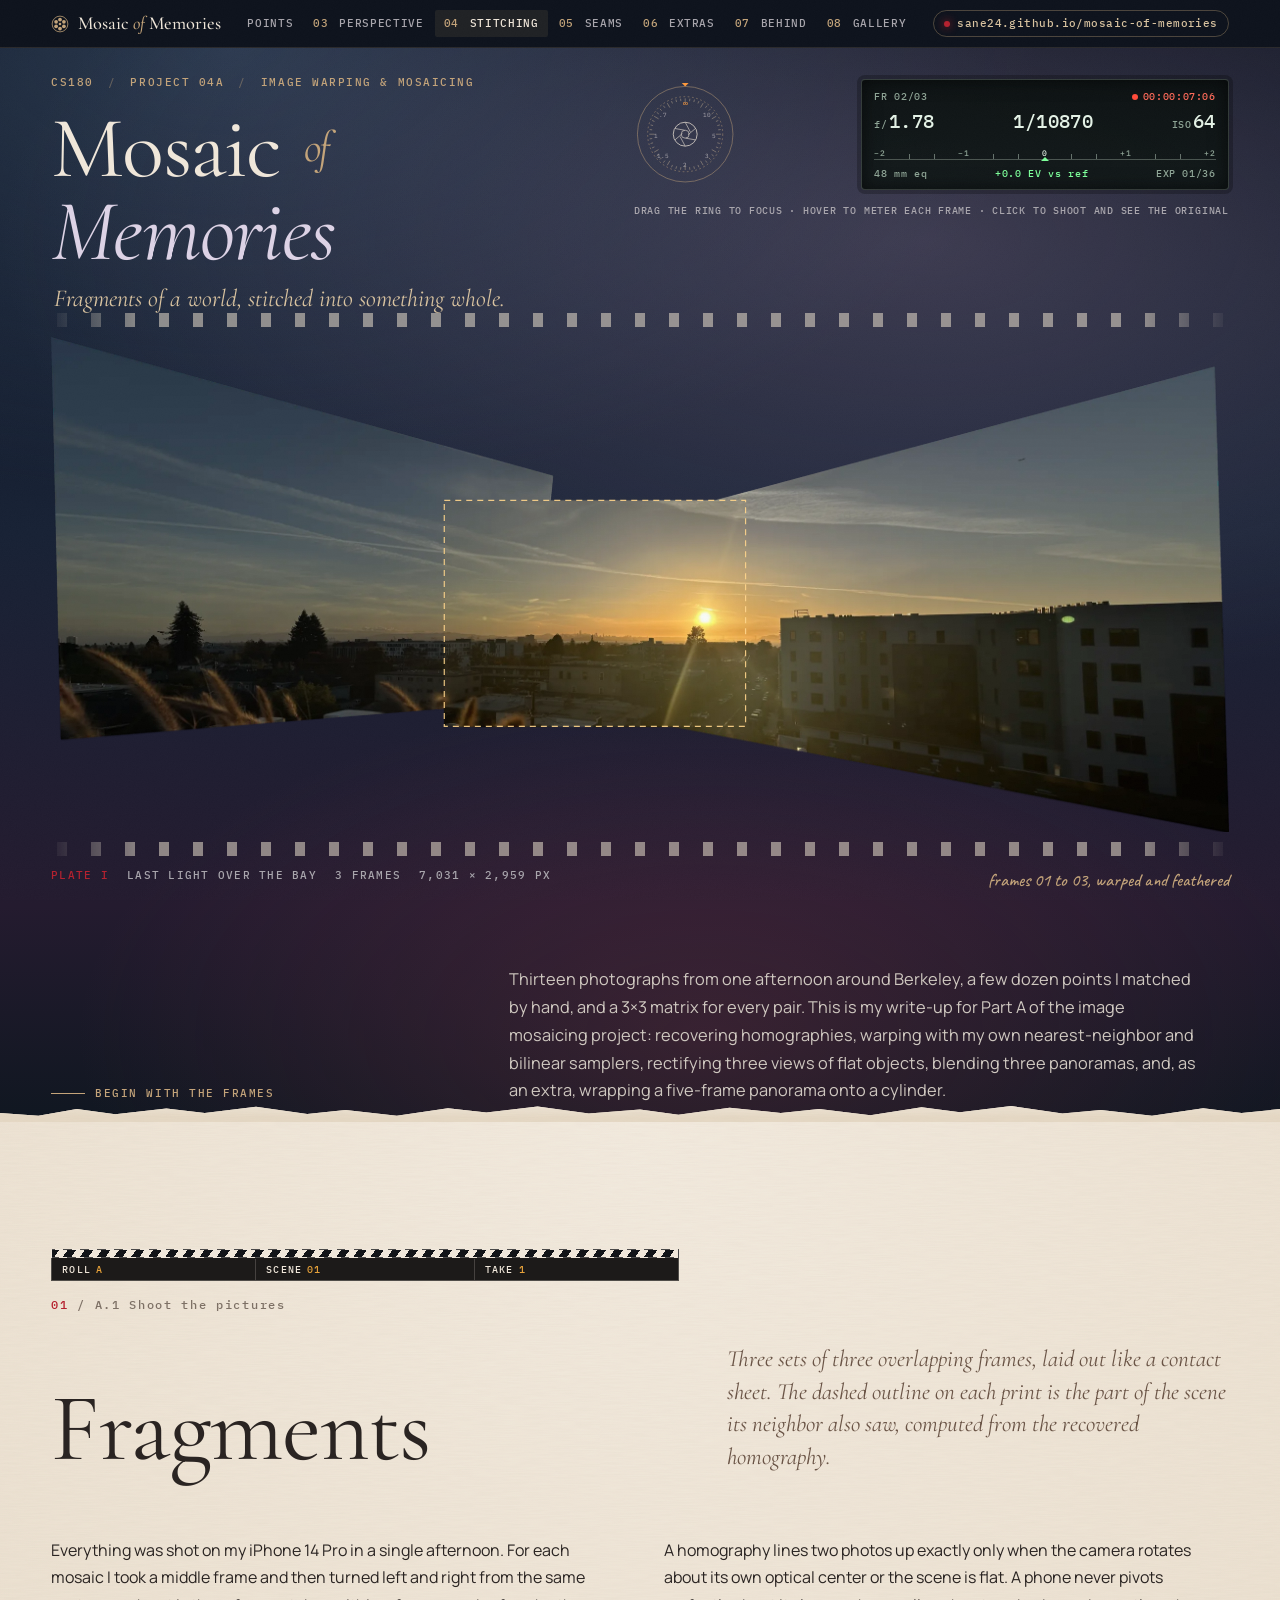
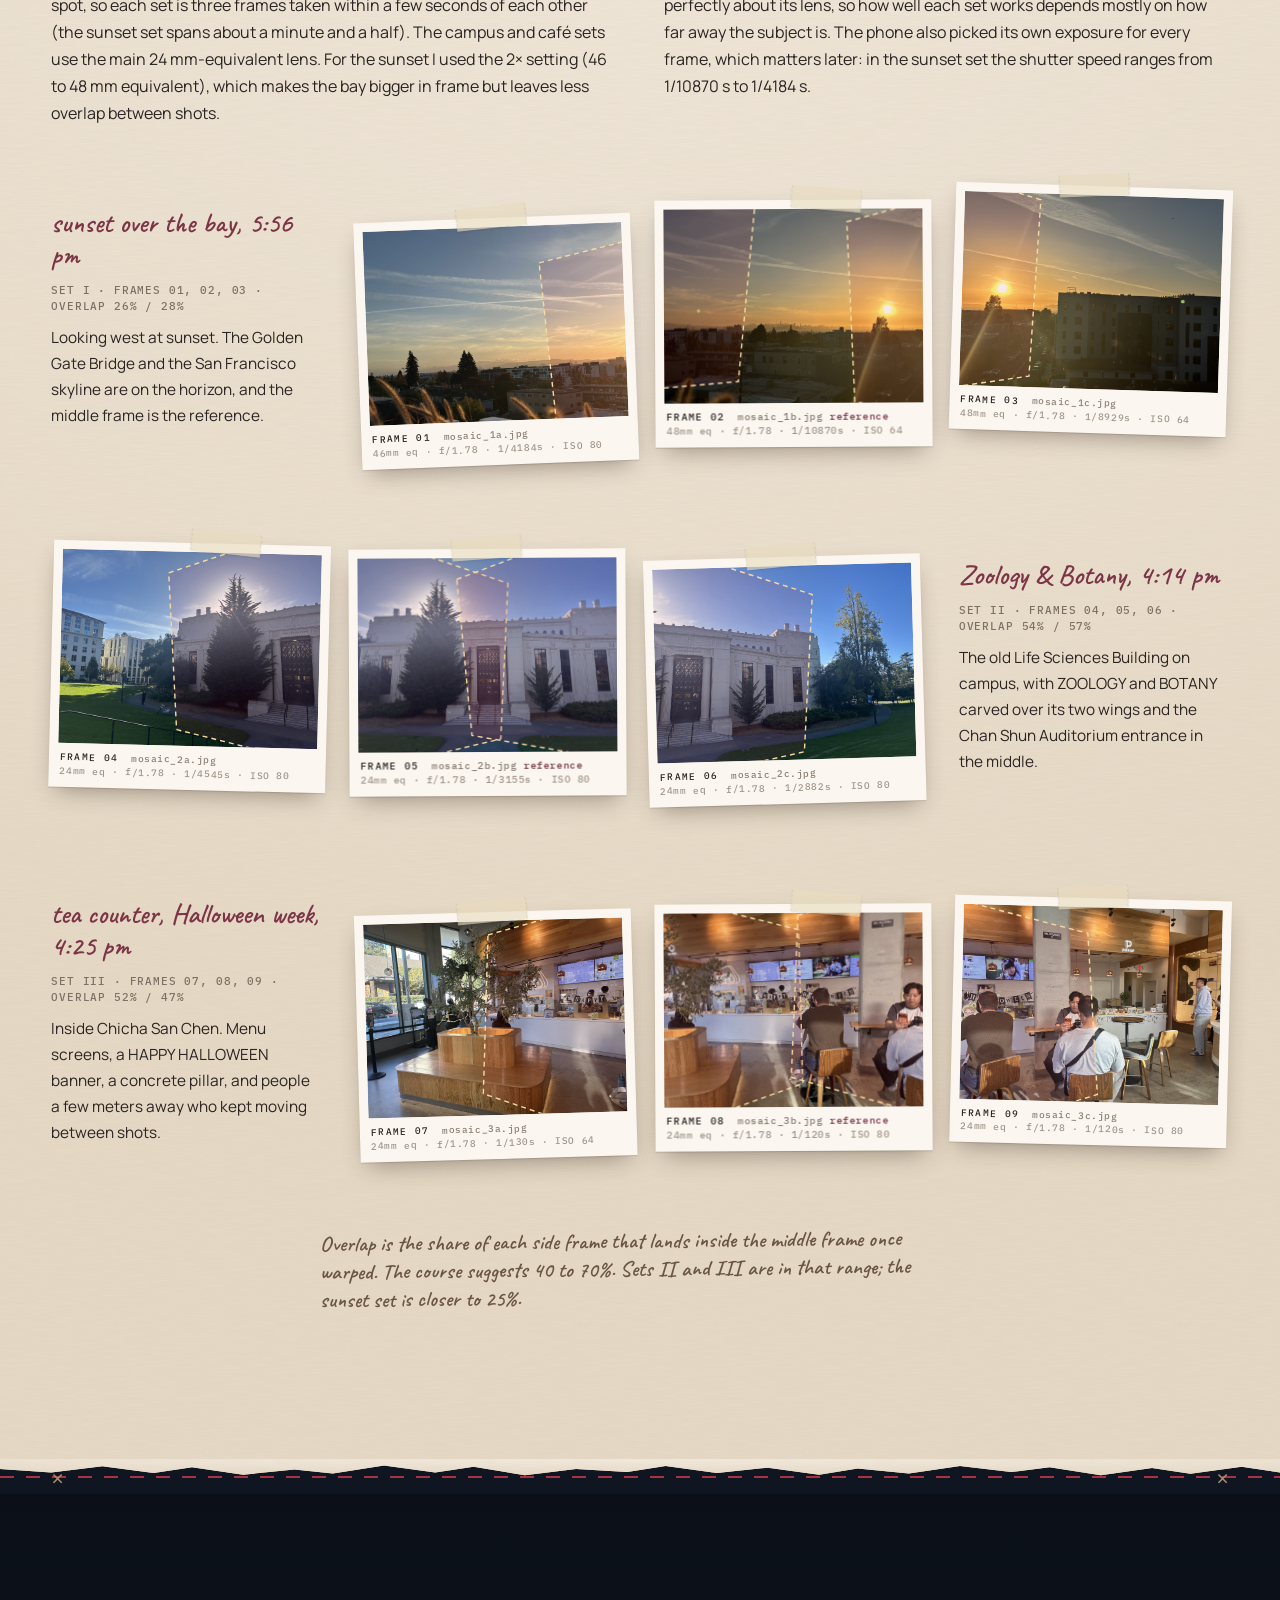
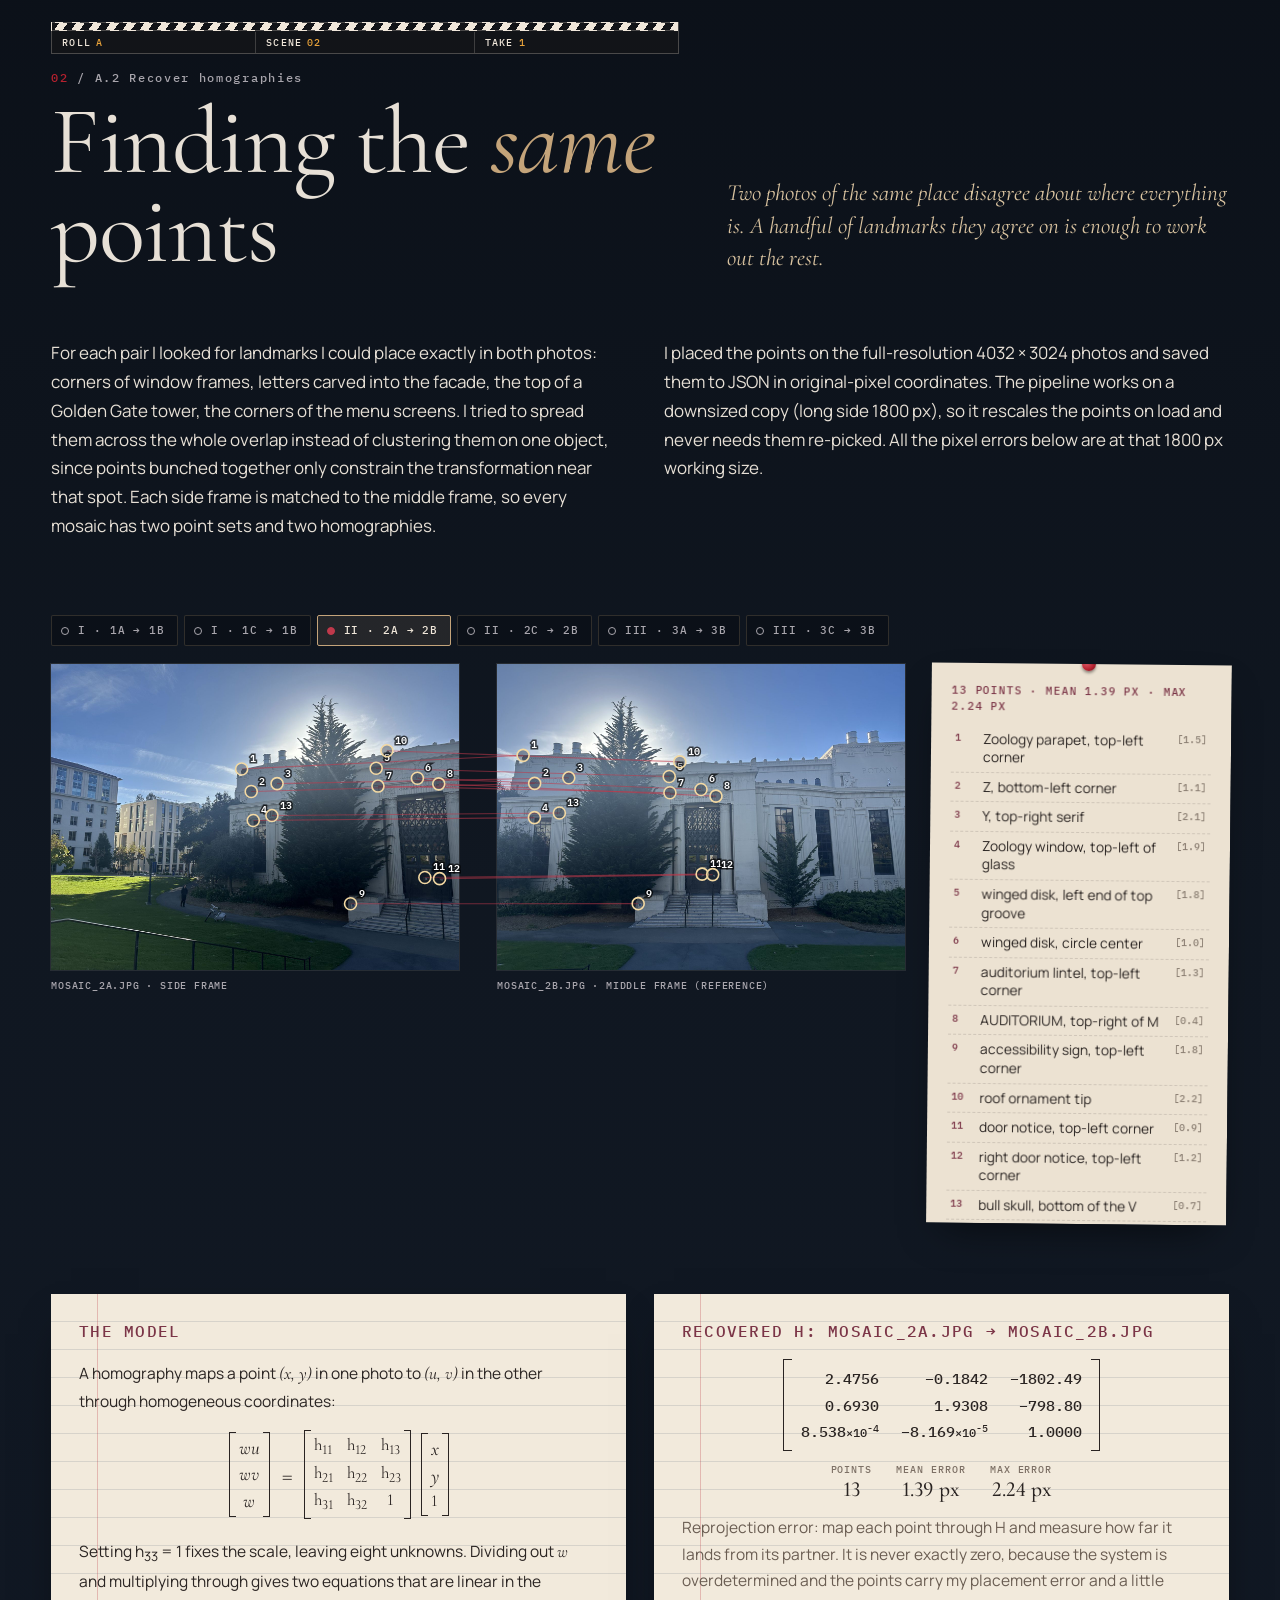
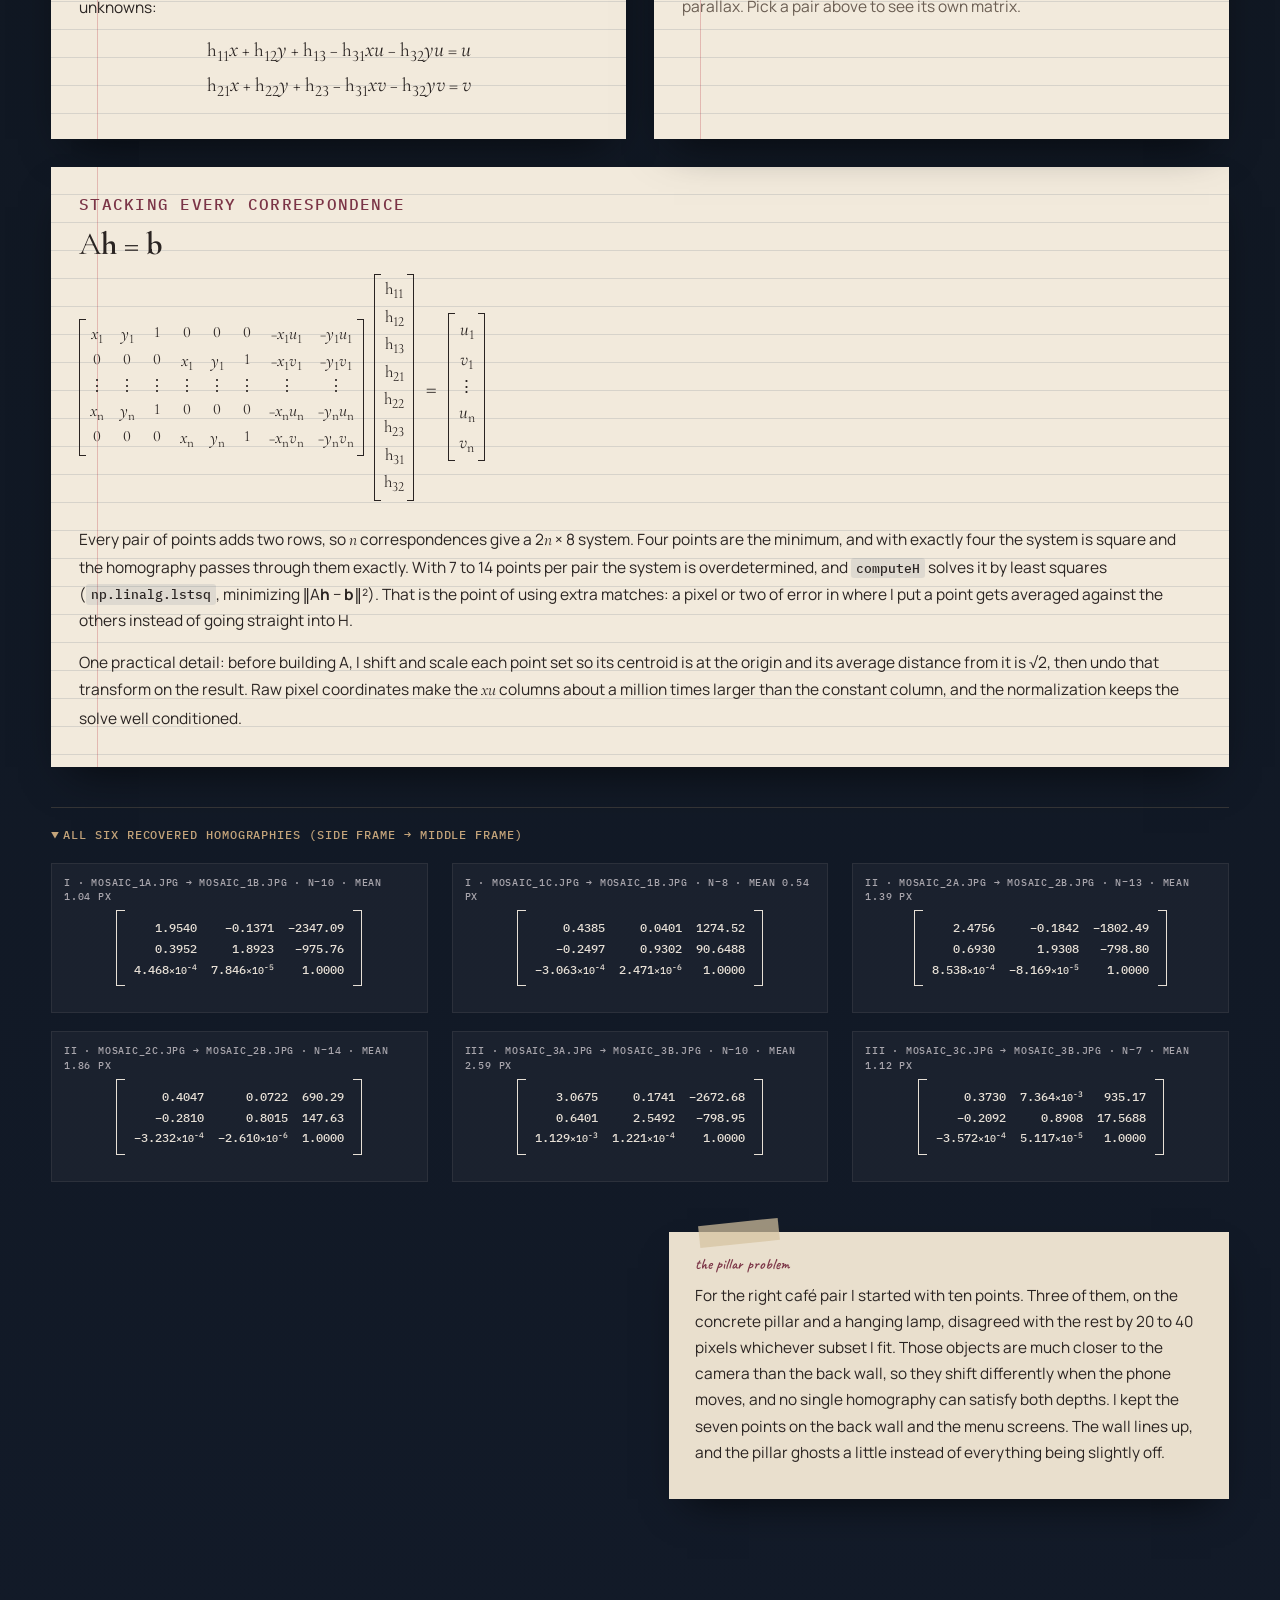
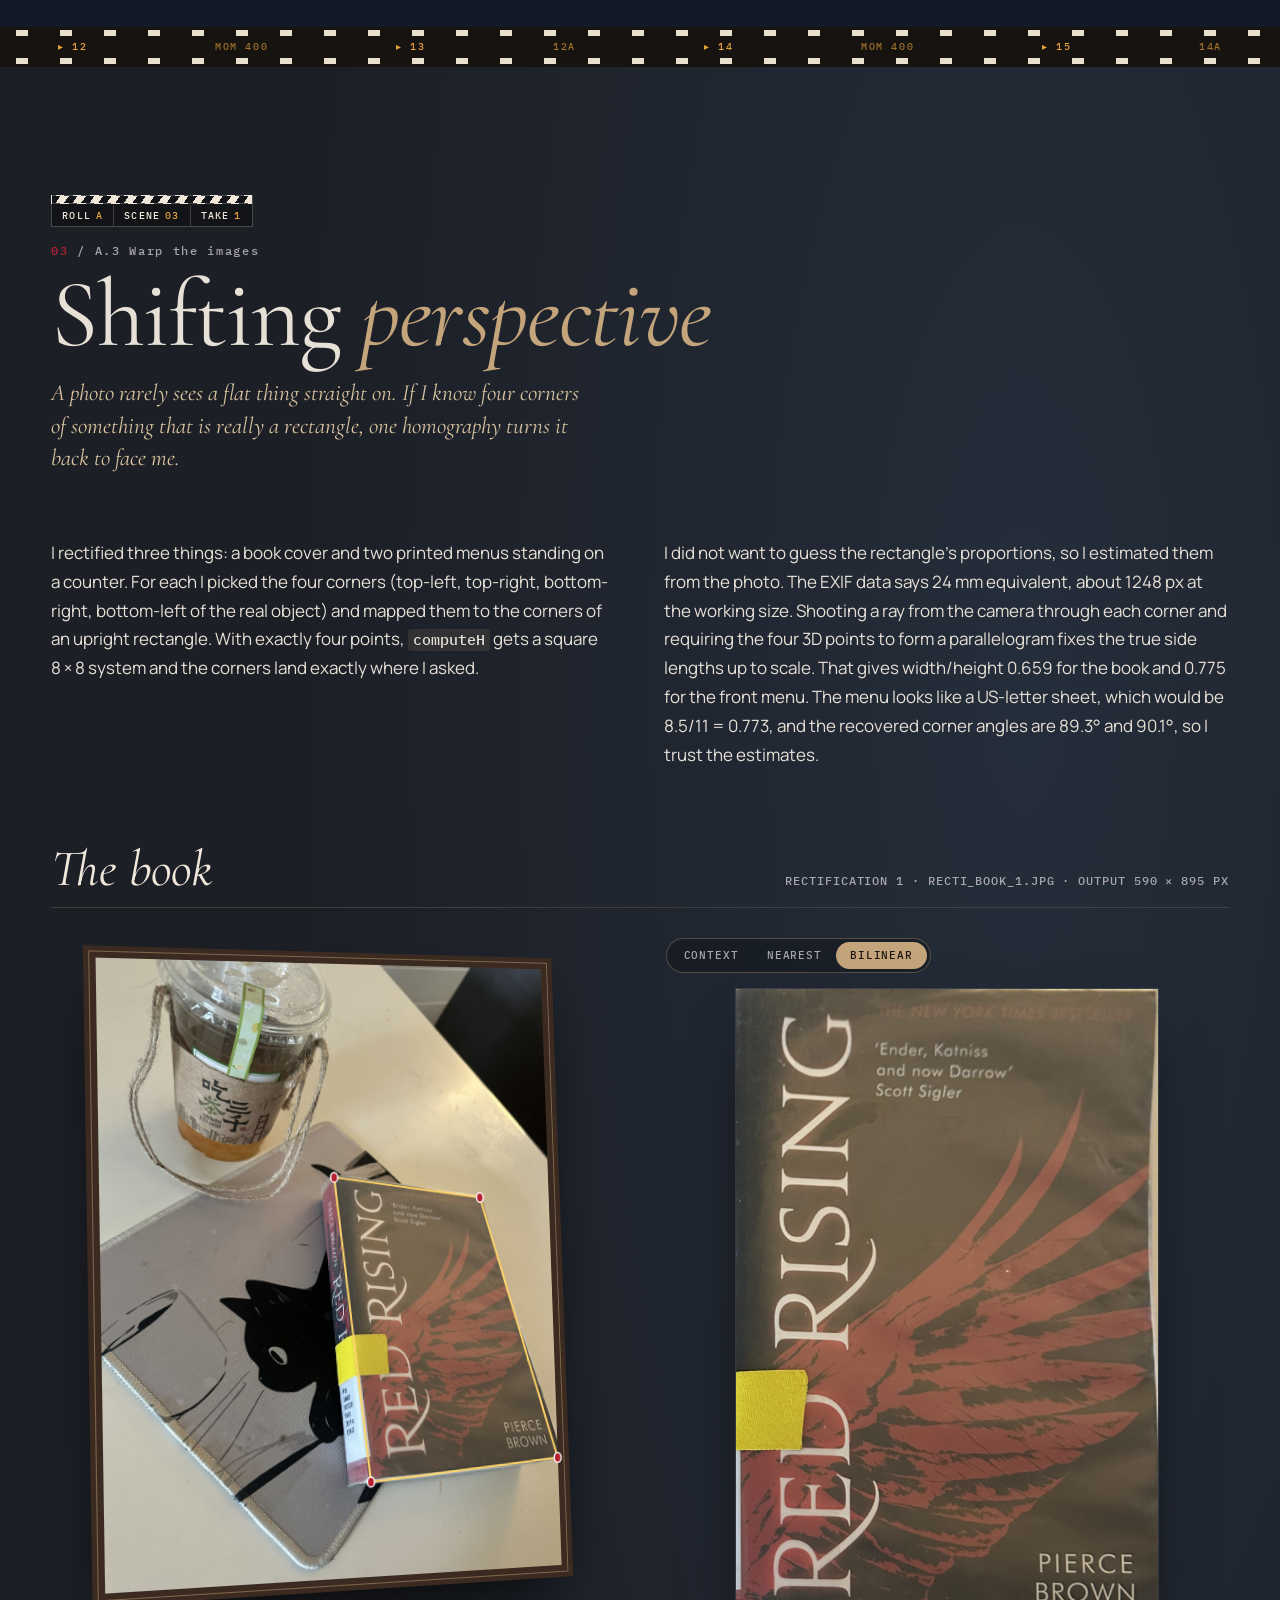
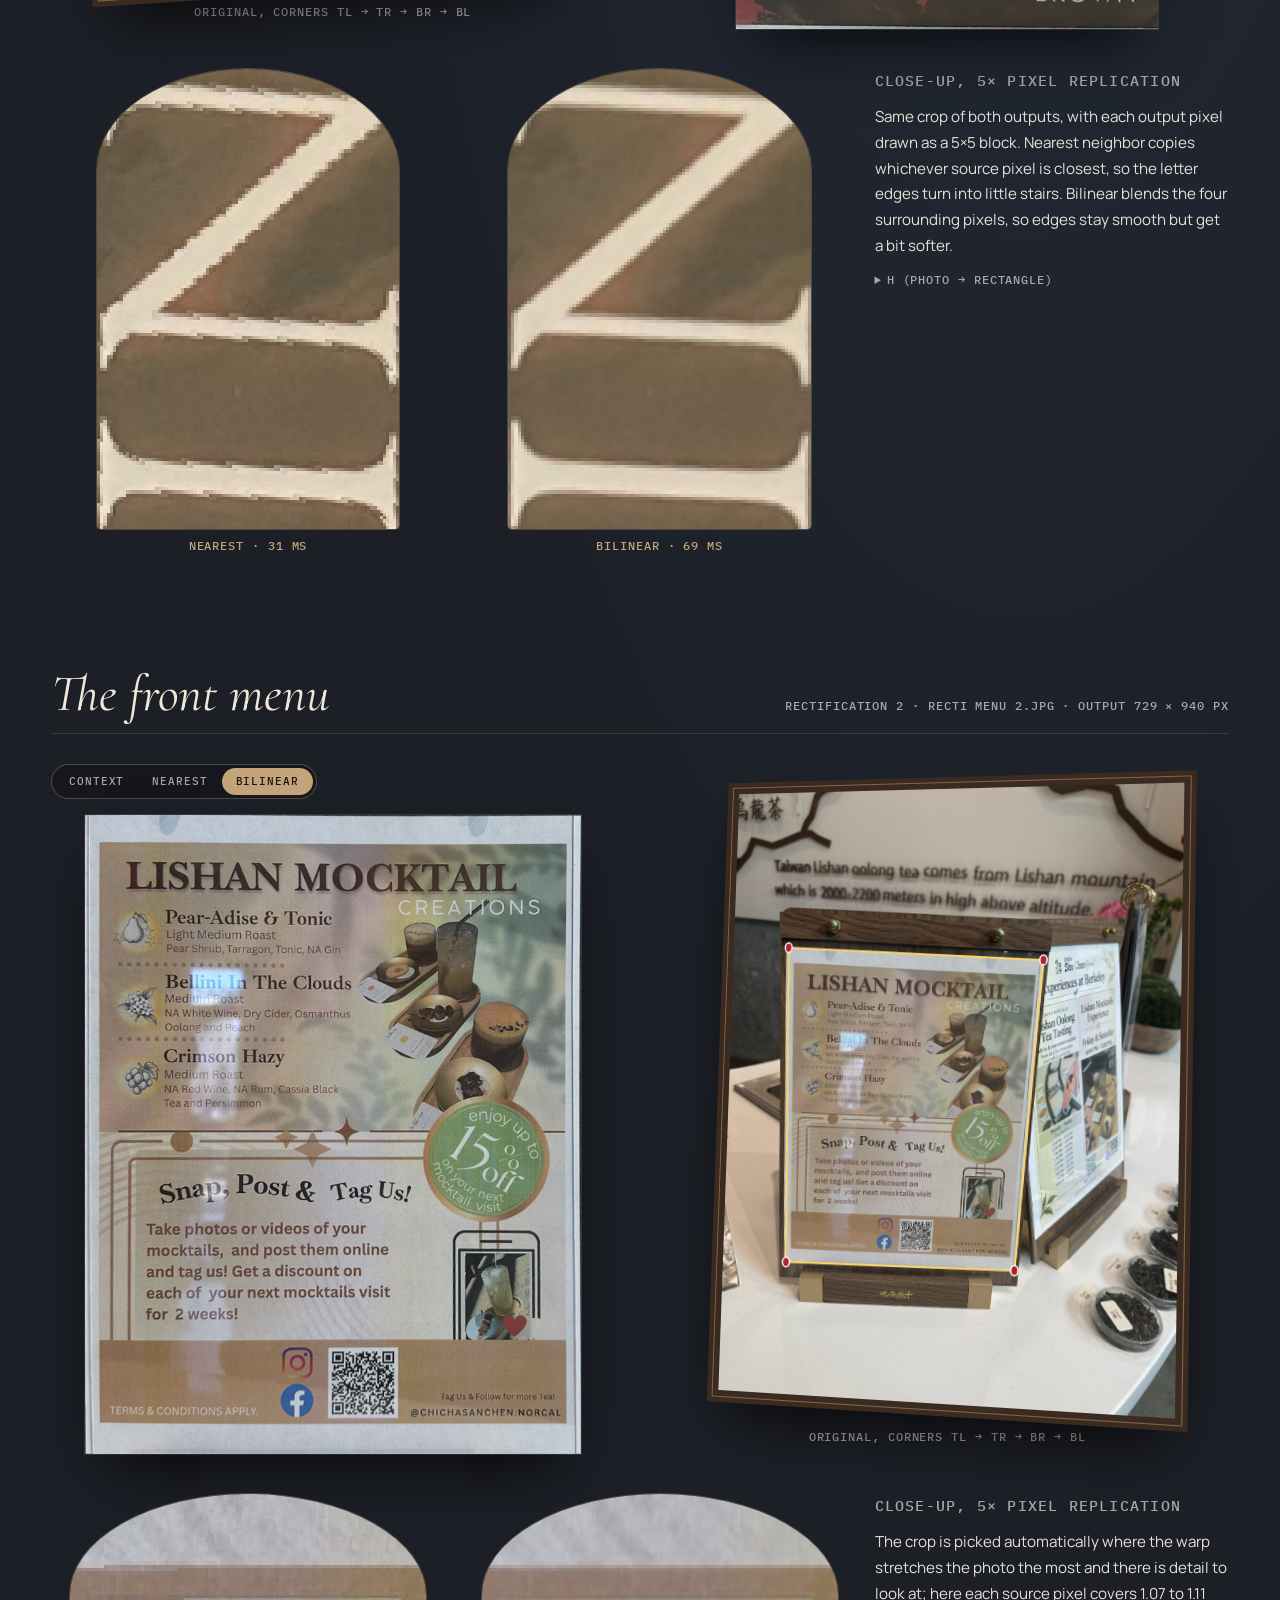
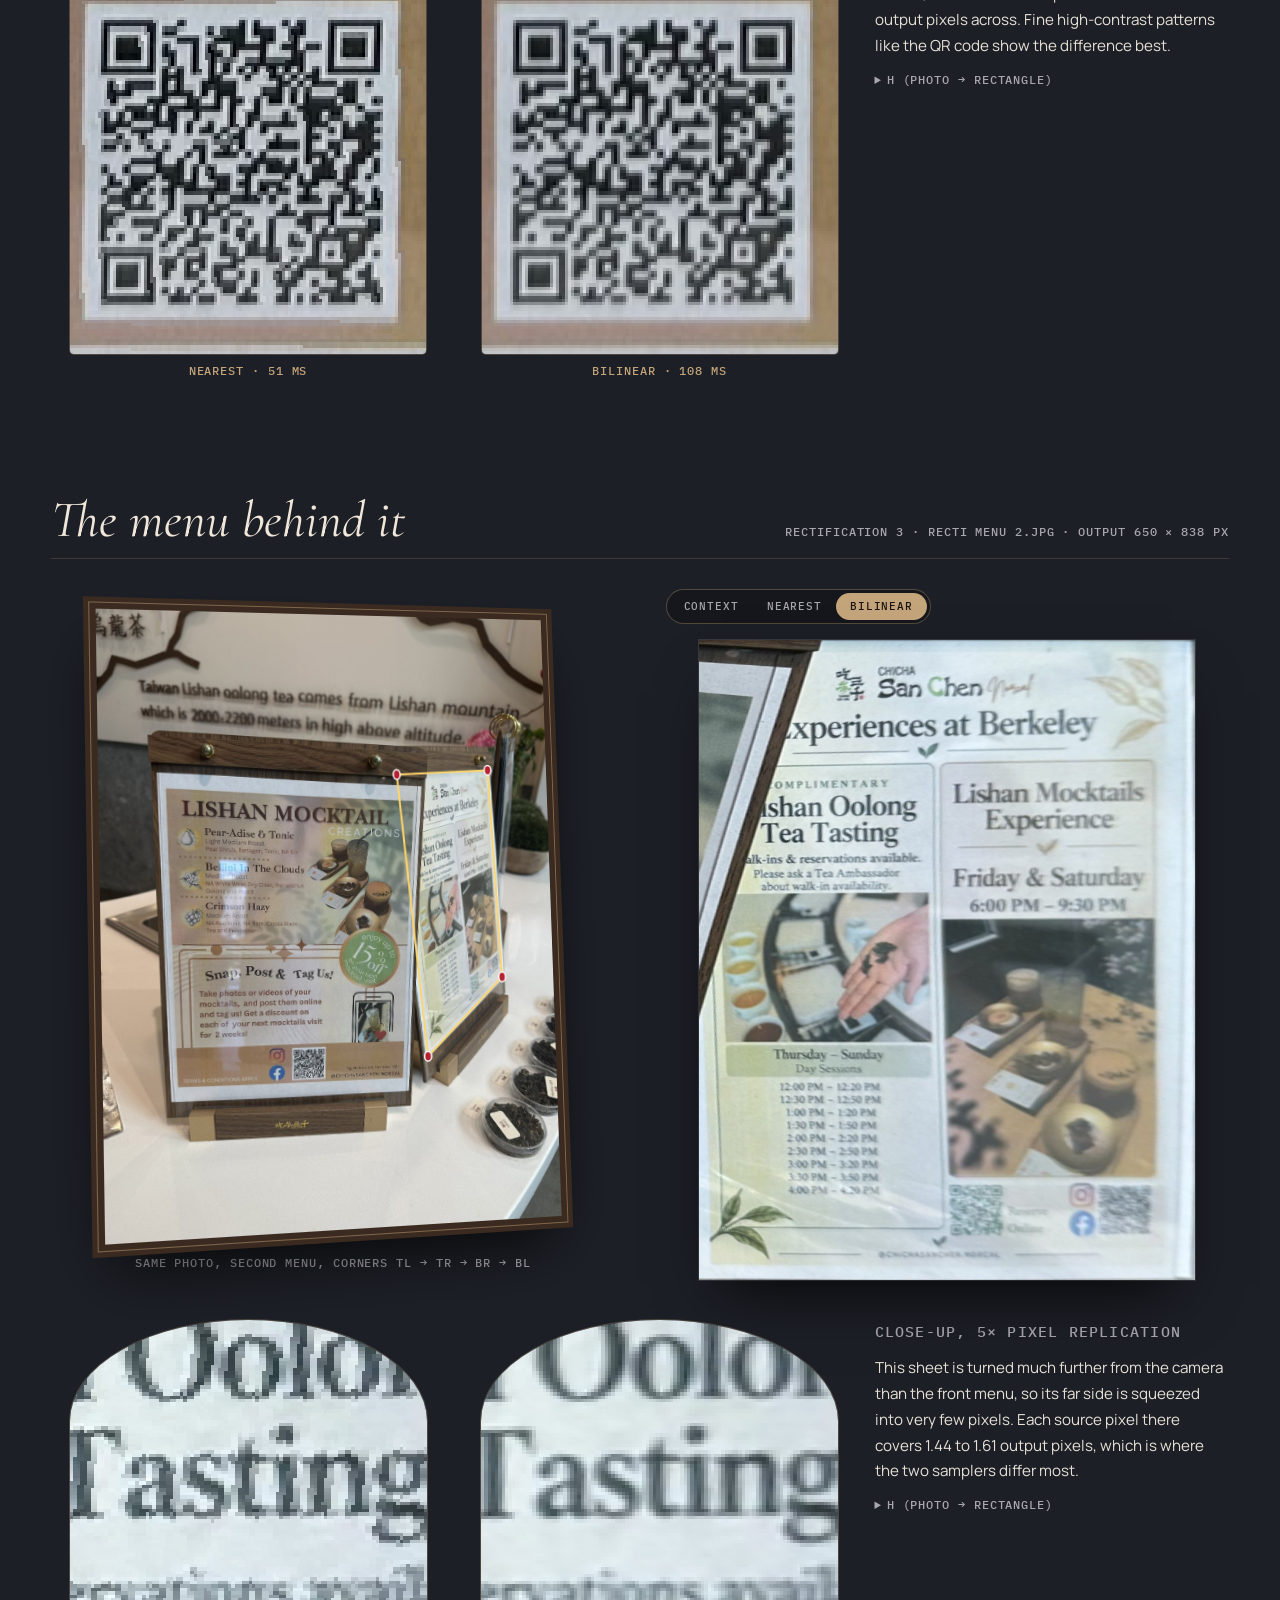
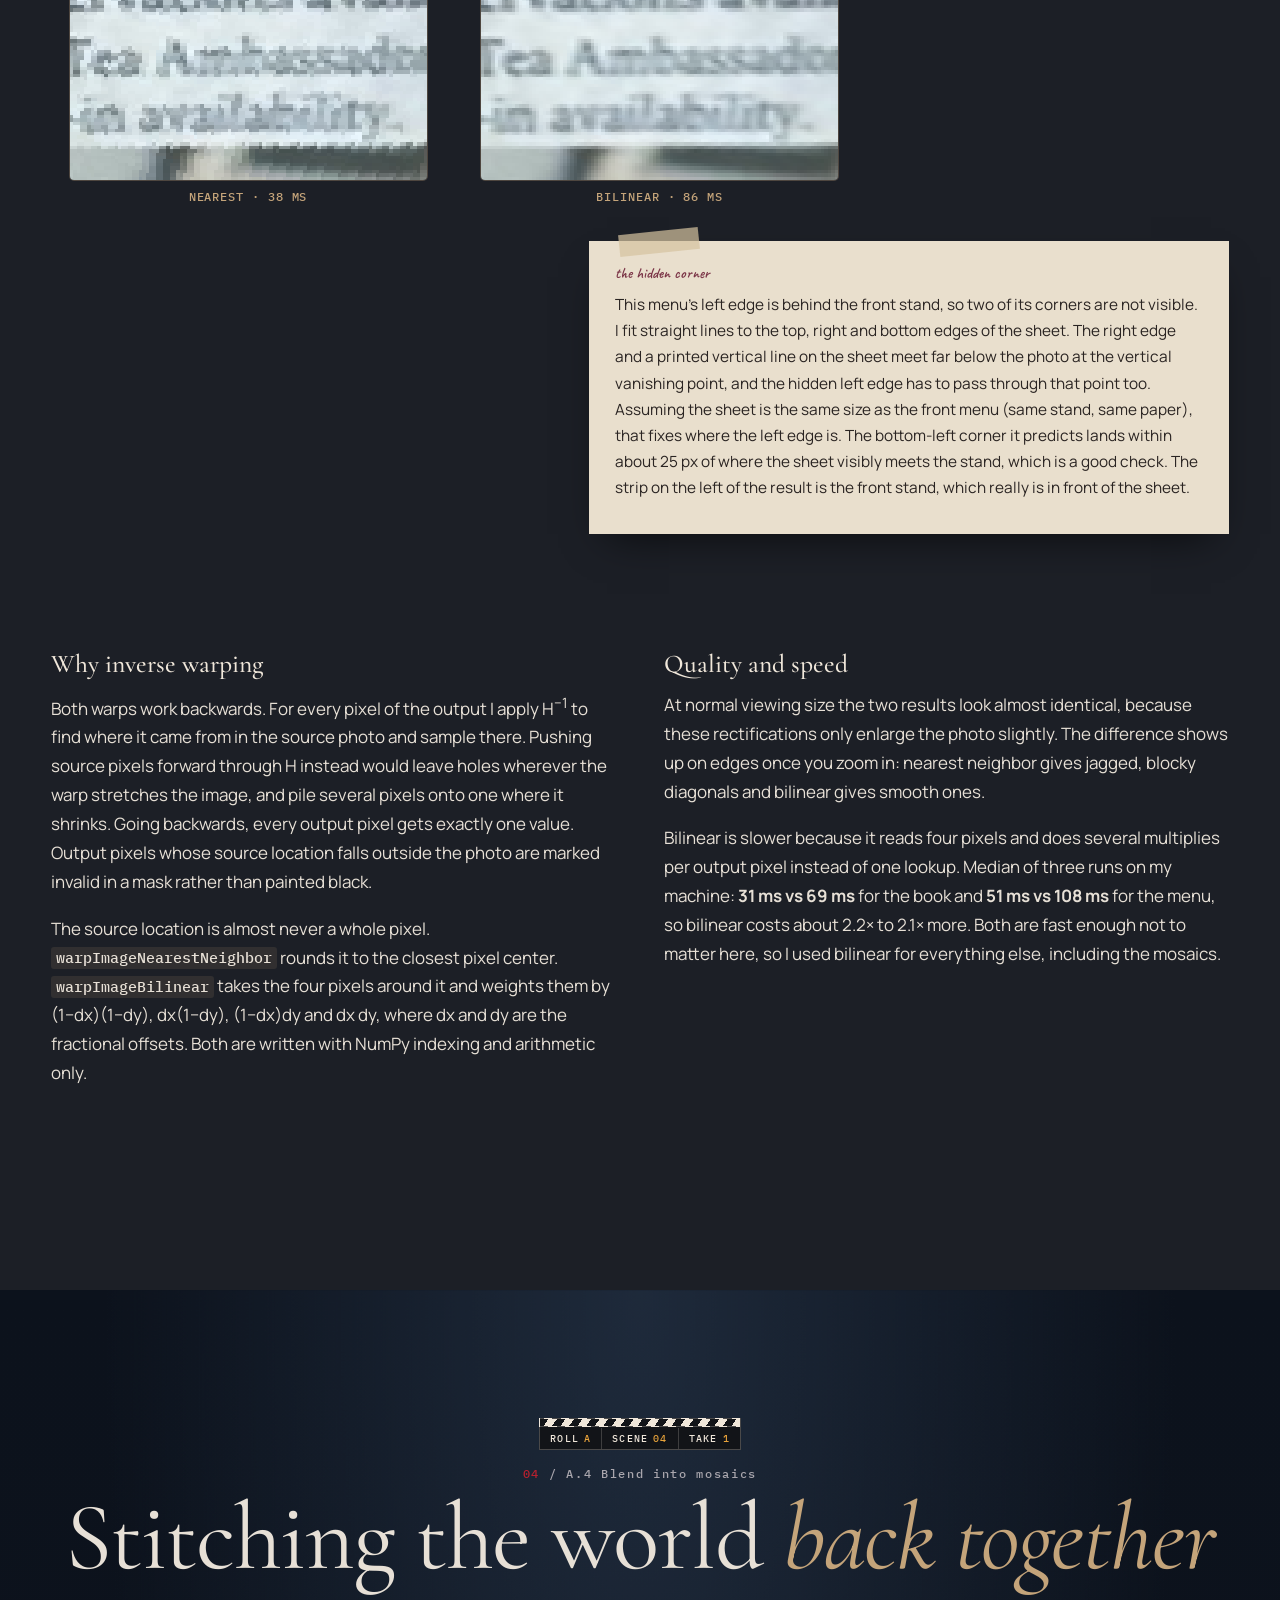
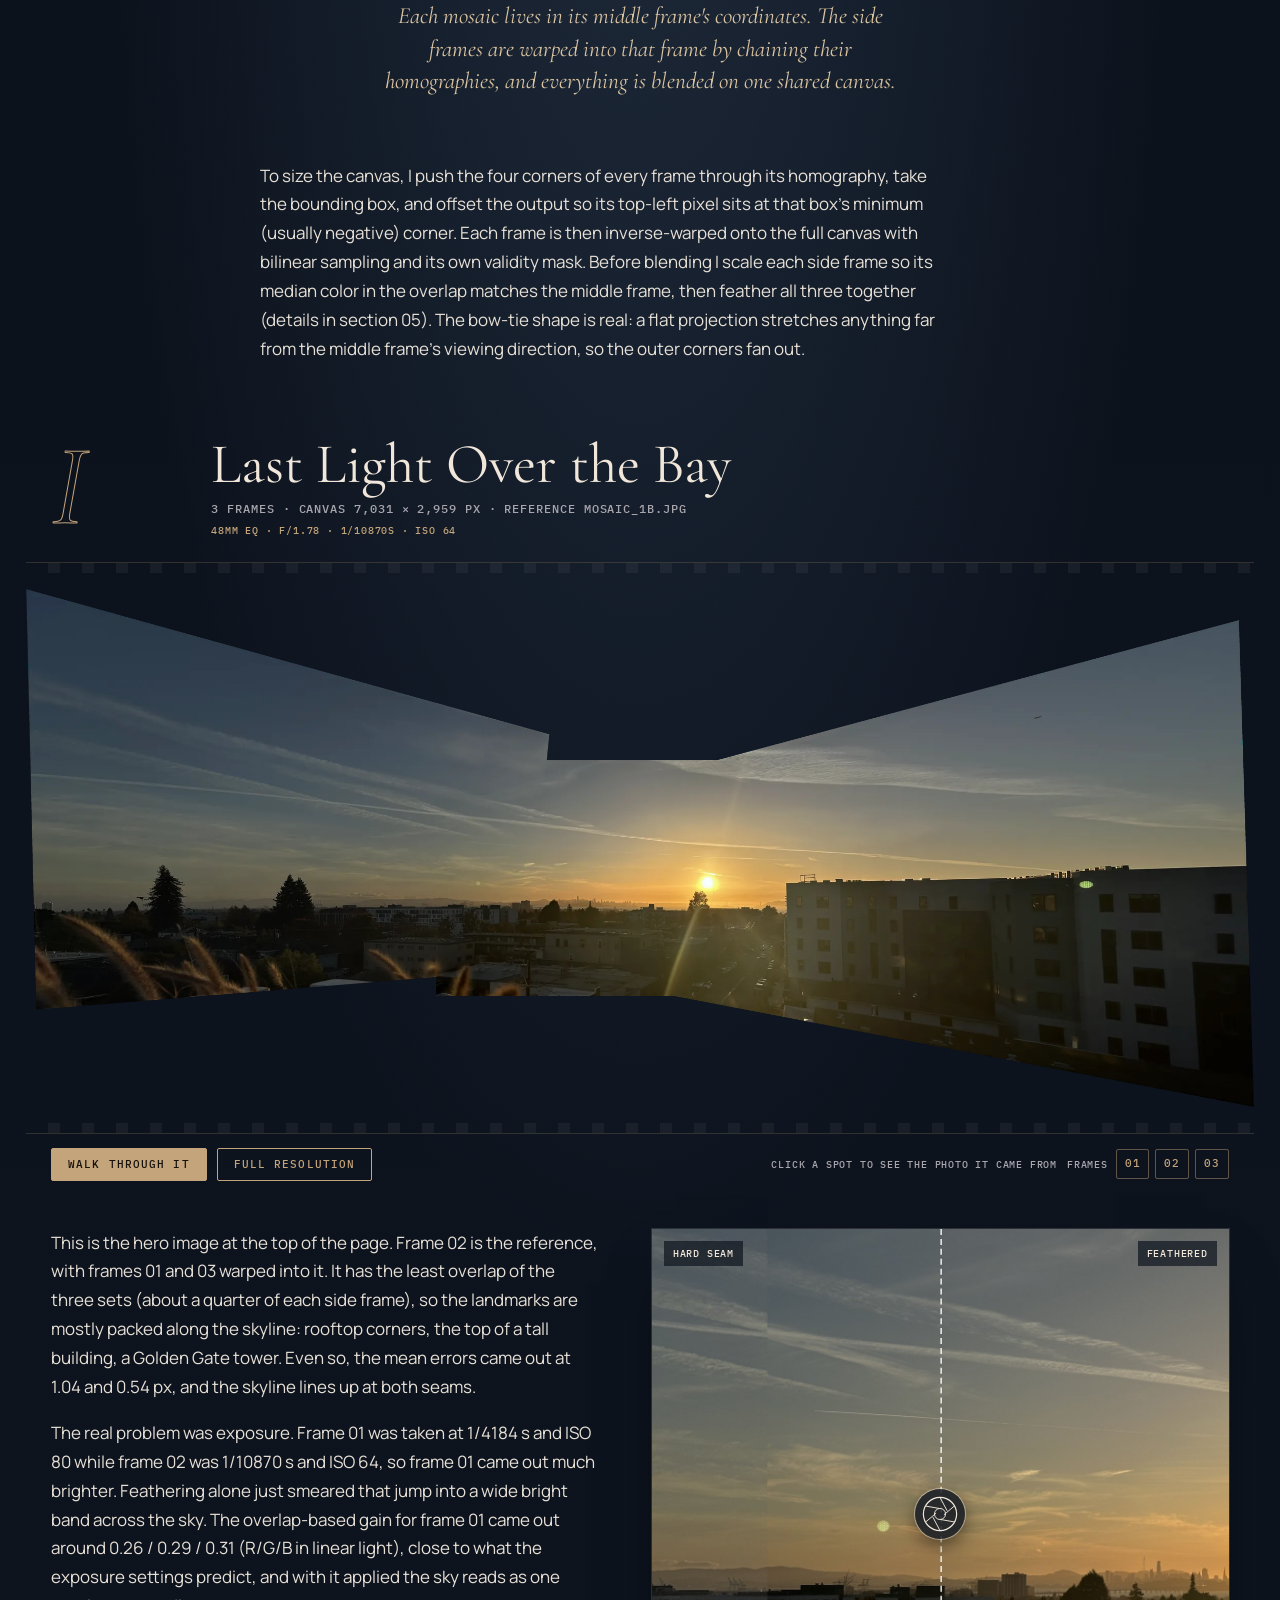
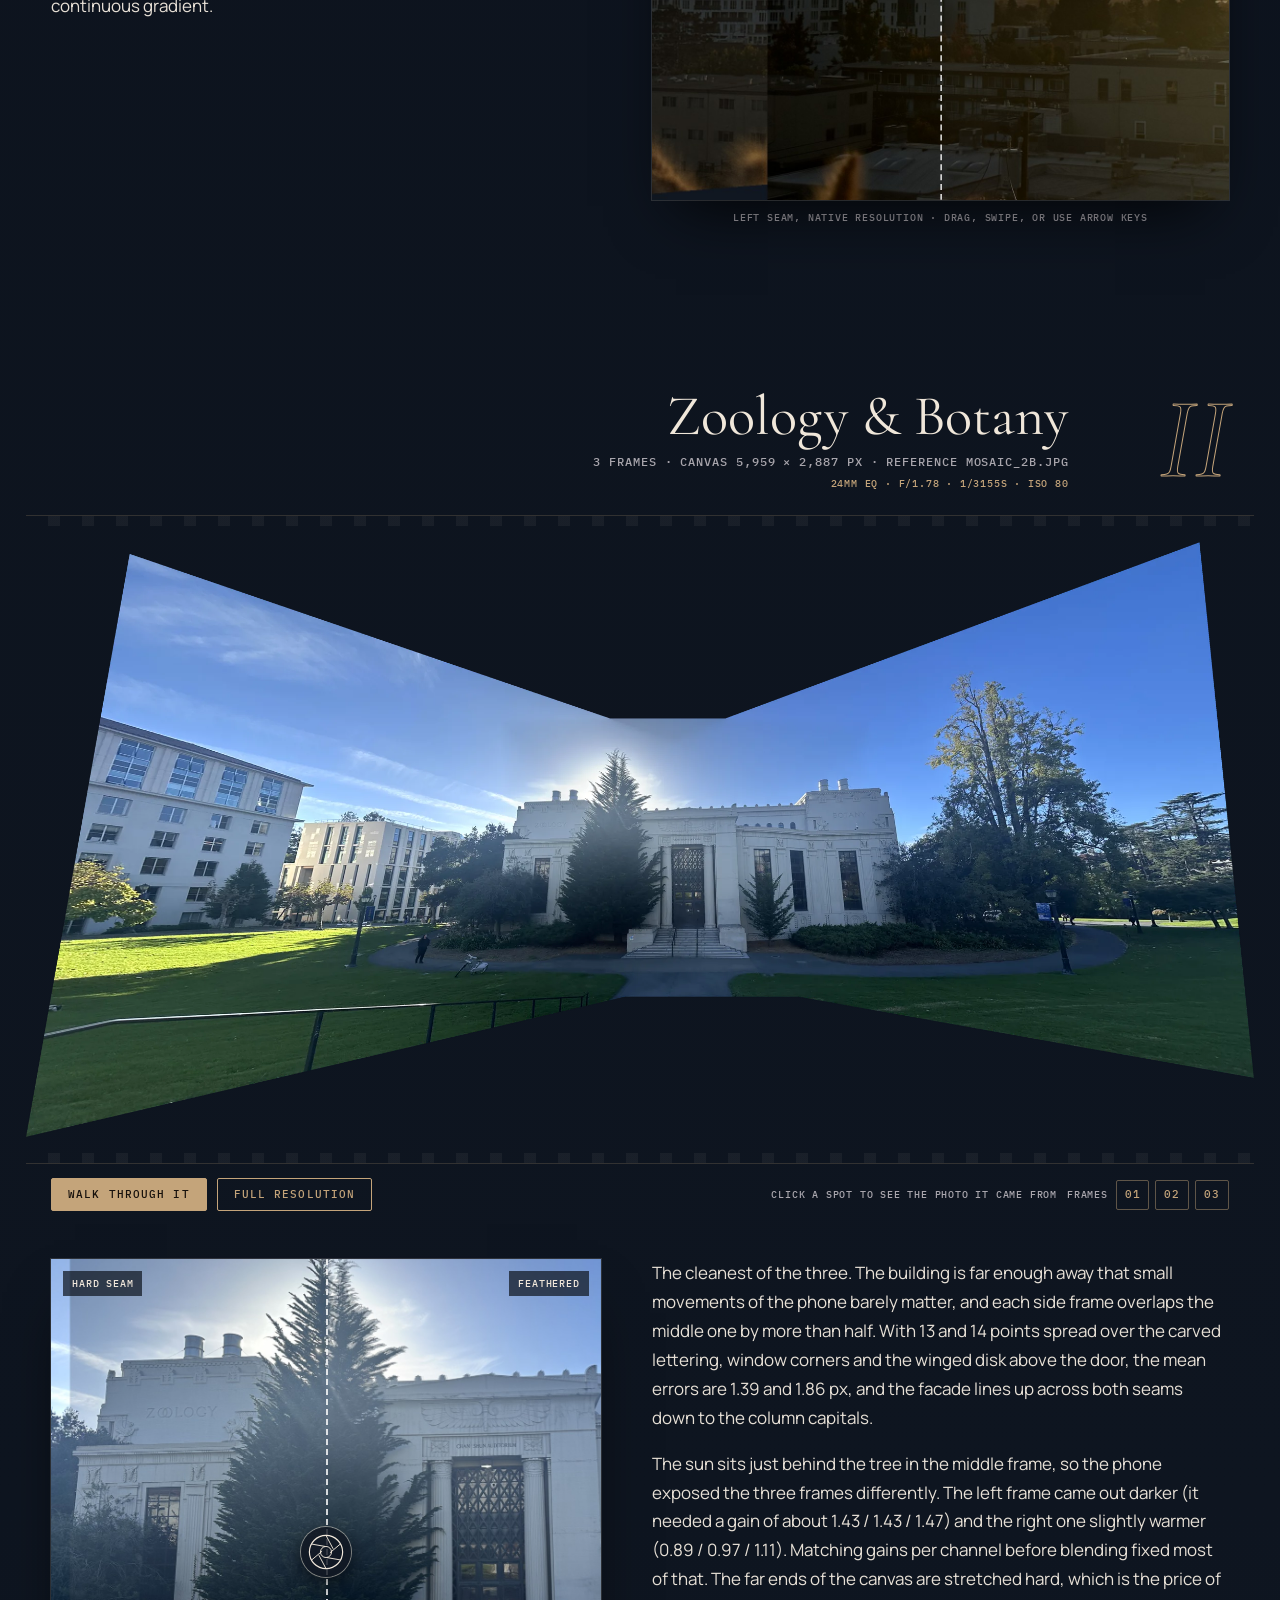
==== commit 871432cb: "rebuild site" ====
--- a/index.html
+++ b/index.html
@@ -109,7 +109,7 @@
         </div>
         <p class="readout__row"><span><span data-ro="mm">48</span> mm eq</span><span data-ro="ev">&plusmn;0.0 EV vs ref</span><span data-ro="exp">EXP 01/36</span></p>
       </div>
-      <p class="readout__cap mono"><span class="hint-fine">drag the ring to focus &middot; hover the plate to meter each frame &middot; click to fire</span><span class="hint-touch">touch the plate to meter a frame and fire the shutter</span></p>
+      <p class="readout__cap mono"><span class="hint-fine">drag the ring to focus &middot; hover to meter each frame &middot; click to shoot and see the original</span><span class="hint-touch">tap the plate to shoot and see the original frame</span></p>
     </aside>
   </div>
 
@@ -480,7 +480,7 @@
       <div class="pano__bar">
         <button type="button" class="btn" data-pano-walk aria-pressed="false">Walk through it</button>
         <button type="button" class="btn btn--ghost" data-pano-full>Full resolution</button>
-        <span class="mono pano__hint">drag or scroll sideways in walk-through mode</span>
+        <span class="mono pano__hint">click a spot to see the photo it came from</span>
       </div>
     </div>
     <div class="plate-ex__body">
@@ -522,7 +522,7 @@
       <div class="pano__bar">
         <button type="button" class="btn" data-pano-walk aria-pressed="false">Walk through it</button>
         <button type="button" class="btn btn--ghost" data-pano-full>Full resolution</button>
-        <span class="mono pano__hint">drag or scroll sideways in walk-through mode</span>
+        <span class="mono pano__hint">click a spot to see the photo it came from</span>
       </div>
     </div>
     <div class="plate-ex__body">
@@ -564,7 +564,7 @@
       <div class="pano__bar">
         <button type="button" class="btn" data-pano-walk aria-pressed="false">Walk through it</button>
         <button type="button" class="btn btn--ghost" data-pano-full>Full resolution</button>
-        <span class="mono pano__hint">drag or scroll sideways in walk-through mode</span>
+        <span class="mono pano__hint">click a spot to see the photo it came from</span>
       </div>
     </div>
     <div class="plate-ex__body">
@@ -588,7 +588,7 @@
       <figure><img src="assets/img/mosaic3_detail_feather.jpg" alt="Feathered close-up." loading="lazy"><figcaption>Feathered</figcaption></figure>
     </div>
   </article>
-  <p class="live-only live-only--center">On the live site each close-up is a draggable before/after slider, and each panorama can be scrolled through or opened at full resolution.</p>
+  <p class="live-only live-only--center">On the live site each close-up is a draggable before/after slider, and clicking any panorama reveals the original photo behind that spot.</p>
 </section>
 
 <div class="film-edge" aria-hidden="true"><span>&#9656; 24</span><span>MOM 400</span><span>&#9656; 25</span><span>24A</span><span>&#9656; 26</span><span>MOM 400</span><span>&#9656; 27</span><span>26A</span></div>
--- a/assets/styles.css
+++ b/assets/styles.css
@@ -973,3 +973,45 @@
 @media (max-width: 860px) { .hero__cap { margin-top: 18px; } }
 .hint-touch { display: none; }
 @media (hover: none) { .hint-fine { display: none; } .hint-touch { display: inline; } }
+
+/* click-to-reveal: veil over the panorama, original photo as a taped print */
+.reveal-host { position: relative; display: block; cursor: pointer; }
+.reveal-host > img { display: block; }
+.pano.is-walking .reveal-host { display: inline-block; }
+.reveal-host--cyl { display: block; }
+.reveal-host--cyl > img.cyl__img { width: 100%; height: 100%; max-width: none; max-height: none; }
+.reveal__veil { position: absolute; inset: 0; width: 100%; height: 100%; pointer-events: none; z-index: 3; overflow: visible; }
+.reveal__shade { fill: rgba(5, 7, 10, 0); transition: fill .35s var(--ease); }
+.reveal__edge { fill: none; stroke: rgba(255, 214, 140, 0); stroke-width: 1.6; stroke-dasharray: 7 5; vector-effect: non-scaling-stroke; transition: stroke .35s; }
+.is-revealing > .reveal__veil .reveal__shade { fill: rgba(5, 7, 10, .62); }
+.is-revealing > .reveal__veil .reveal__edge { stroke: rgba(255, 214, 140, .95); animation: march 1.2s linear infinite; }
+@keyframes march { to { stroke-dashoffset: -24; } }
+.reveal__card {
+  position: absolute; z-index: 6; margin: 0; padding: 8px 8px 0; background: #fbf7f0; color: var(--paper-ink); cursor: default;
+  box-shadow: 0 2px 2px rgba(0, 0, 0, .2), 0 26px 50px -14px rgba(0, 0, 0, .85); transform-origin: 50% 60%;
+}
+.reveal__card[hidden] { display: none; }
+.reveal__card.is-in { animation: printIn .55s var(--ease); }
+@keyframes printIn { from { opacity: 0; transform: translateY(14px) rotate(-3deg) scale(.92); } to { opacity: 1; transform: rotate(-.8deg); } }
+.reveal__card.is-in { transform: rotate(-.8deg); }
+.reveal__card img { width: 100%; aspect-ratio: 4 / 3; object-fit: cover; display: block; filter: sepia(.08); }
+.reveal__card figcaption { font-size: 9px; color: #8a7e72; padding: 6px 2px 8px; letter-spacing: .05em; line-height: 1.45; }
+.reveal__card figcaption b { color: var(--paper-ink); font-weight: 500; letter-spacing: .14em; margin-right: 6px; }
+.reveal__card figcaption em { font-style: normal; color: var(--wine); }
+.reveal__tape { position: absolute; top: -10px; left: 50%; width: 64px; height: 20px; transform: translateX(-50%) rotate(-3deg); background: rgba(232, 220, 190, .7); }
+.reveal__close, .reveal__btn { position: absolute; border: 0; cursor: pointer; font: 500 16px/1 var(--mono); color: #fff; background: rgba(16, 23, 33, .78); width: 28px; height: 28px; border-radius: 50%; display: grid; place-items: center; }
+.reveal__close { top: 12px; right: 12px; }
+.reveal__btn { top: calc(8px + (100% - 52px) / 2 - 14px); }
+.reveal__prev { left: 12px; } .reveal__next { right: 12px; }
+.reveal__close:focus-visible, .reveal__btn:focus-visible { outline: 2px solid var(--gold); }
+.reveal__chips { display: flex; align-items: center; gap: 6px; flex-wrap: wrap; }
+.reveal__chips-label { color: var(--muted); font-size: 10px; margin-right: 2px; }
+.reveal__chip { font-size: 10.5px; color: var(--gold); background: transparent; border: 1px solid rgba(196, 164, 122, .45); padding: 6px 8px; border-radius: 2px; cursor: pointer; }
+.reveal__chip[aria-pressed="true"] { background: var(--gold); color: #17110c; }
+.lensring .reveal__chips { grid-column: 1 / -1; }
+.plate .reveal__card { z-index: 7; }
+@media (max-width: 560px) { .reveal__card figcaption span { display: none; } }
+@media print { .reveal__veil, .reveal__card, .reveal__chips { display: none !important; } }
+.plate { overflow: hidden; }
+.plate.is-revealing { overflow: visible; }
+.plate > .reveal__veil { overflow: hidden; }
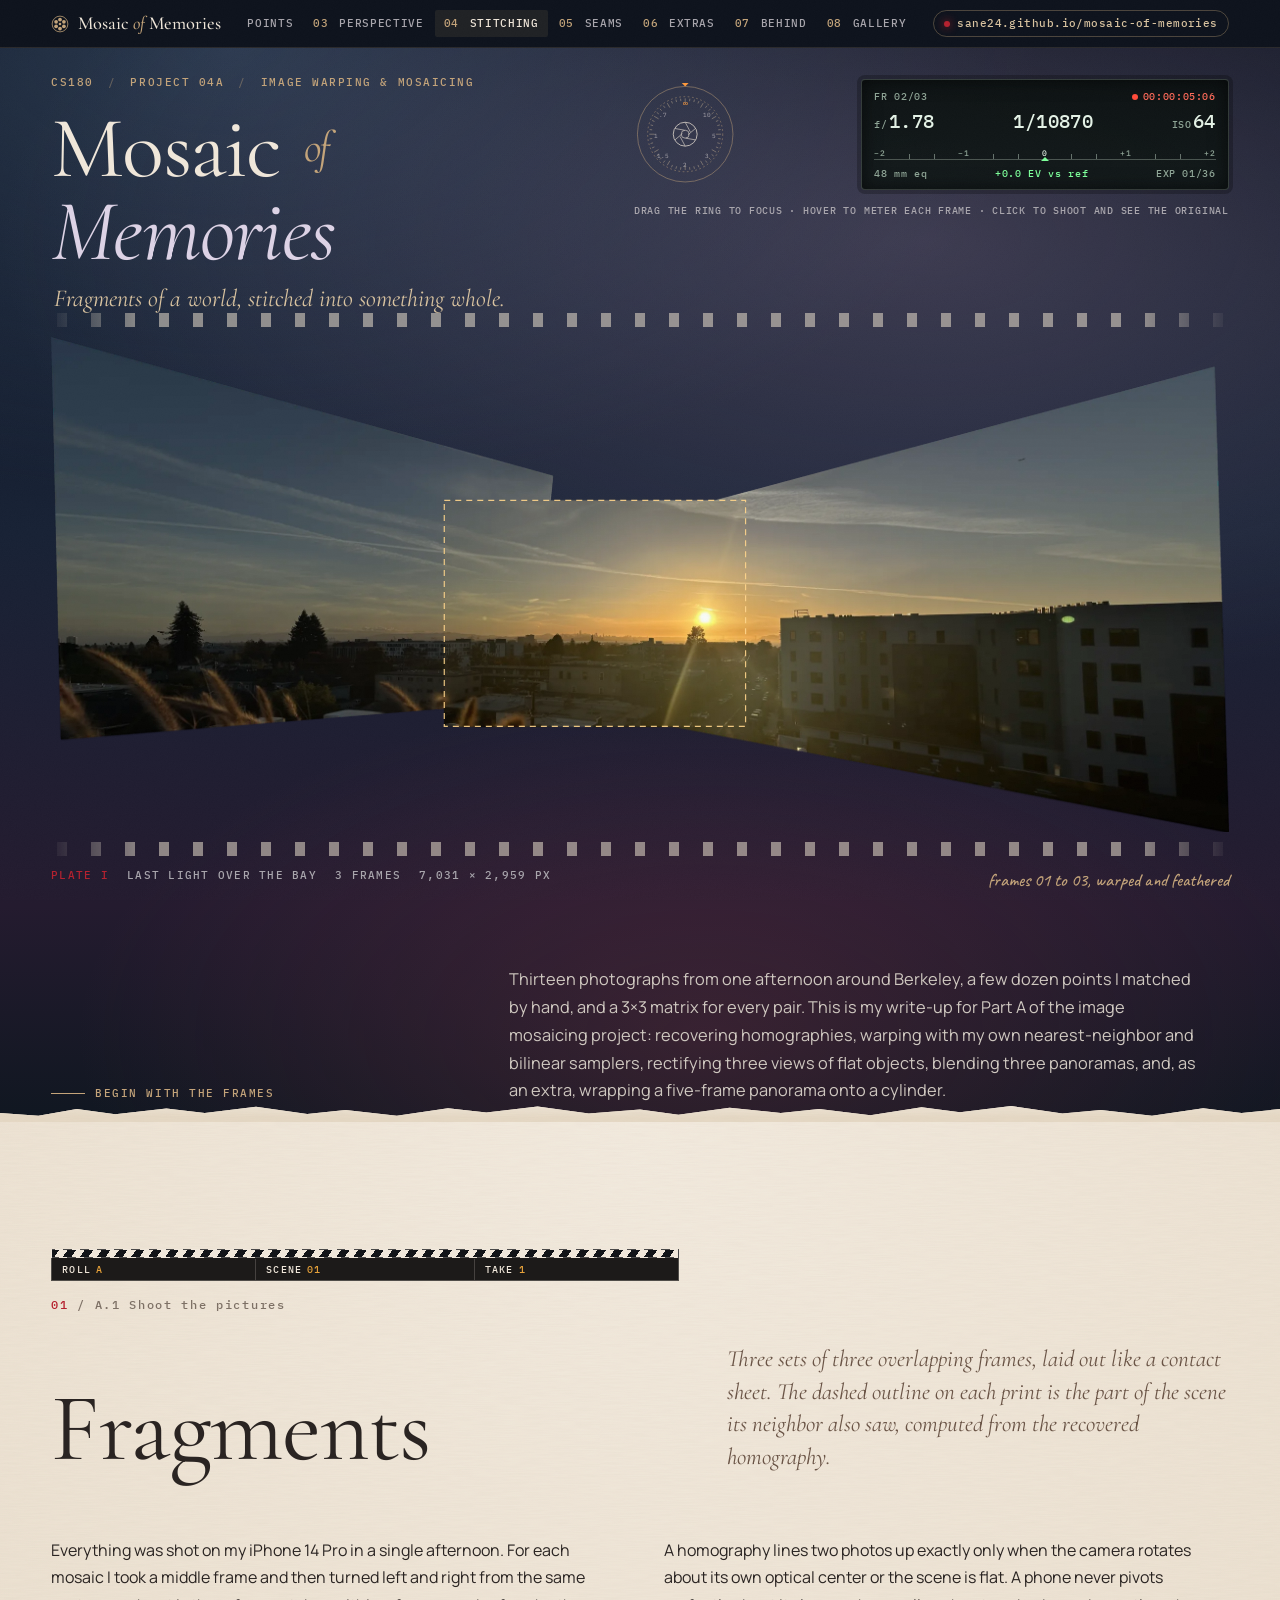
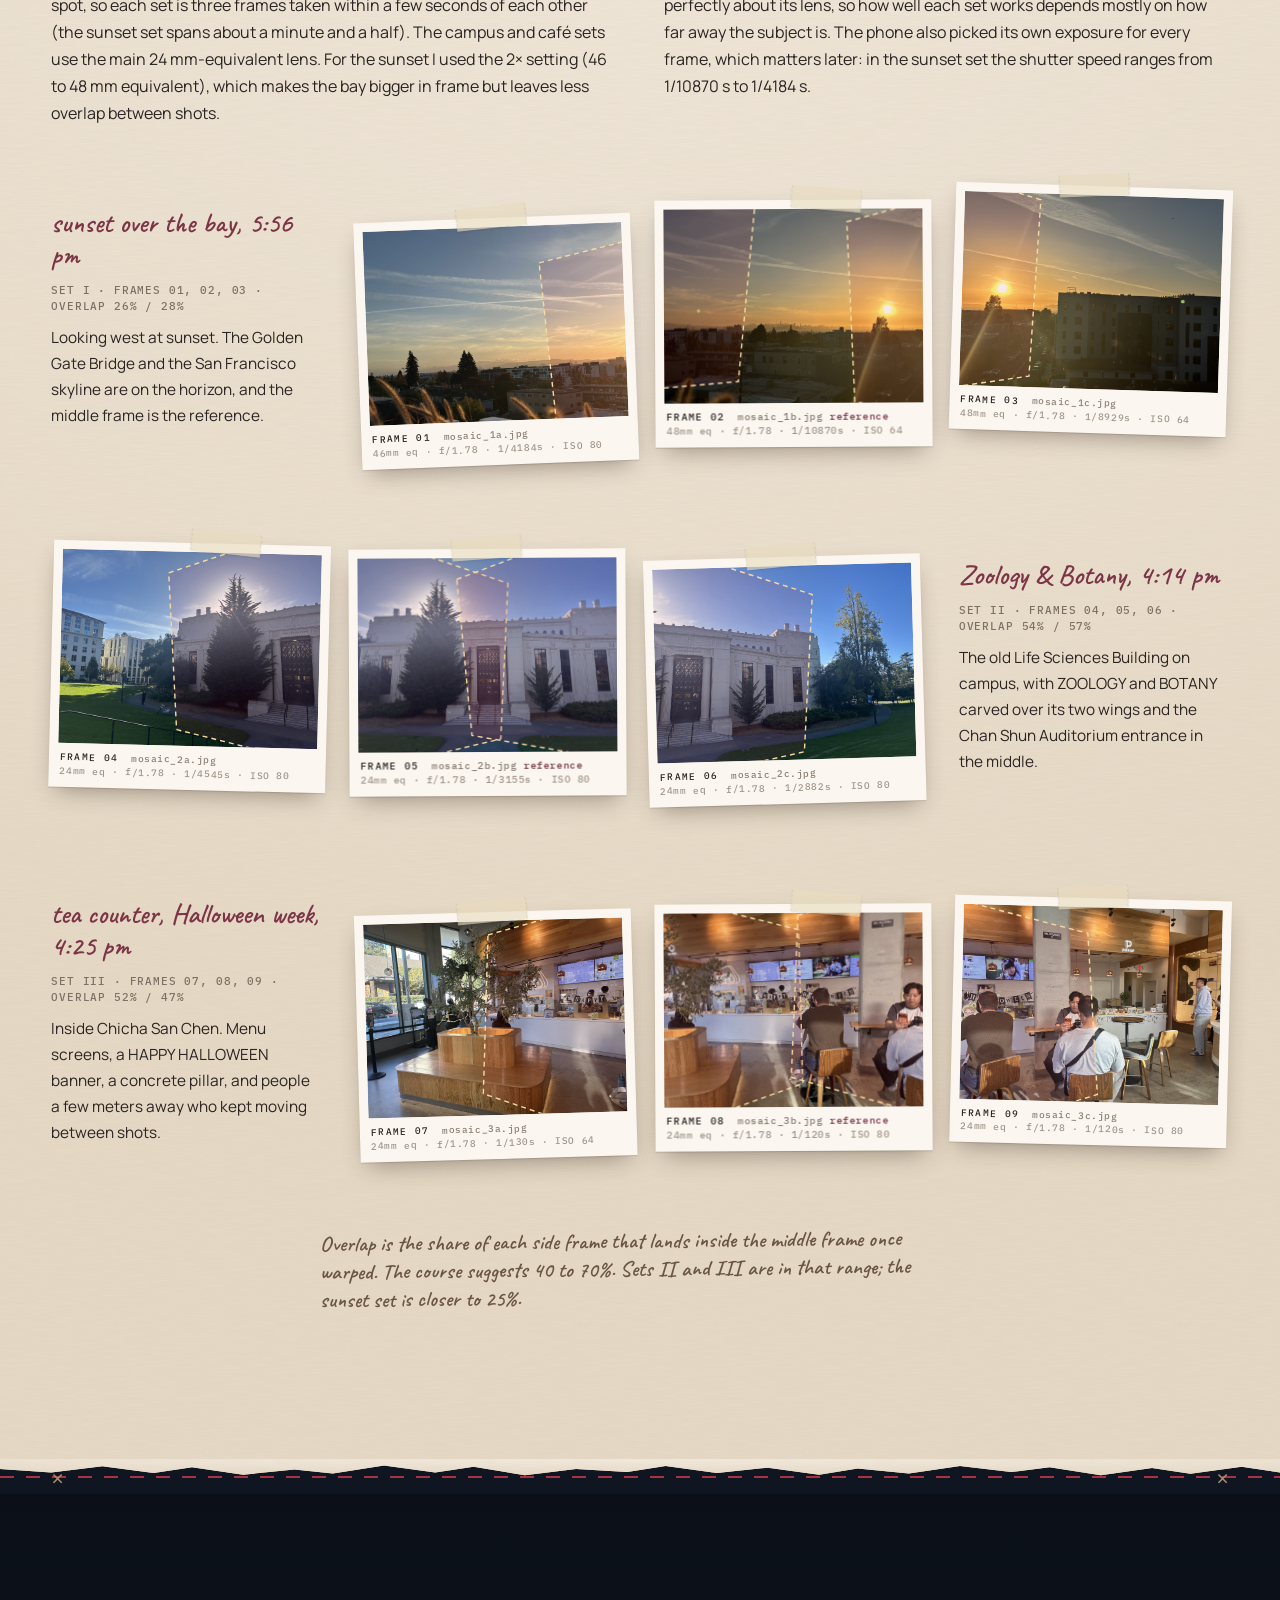
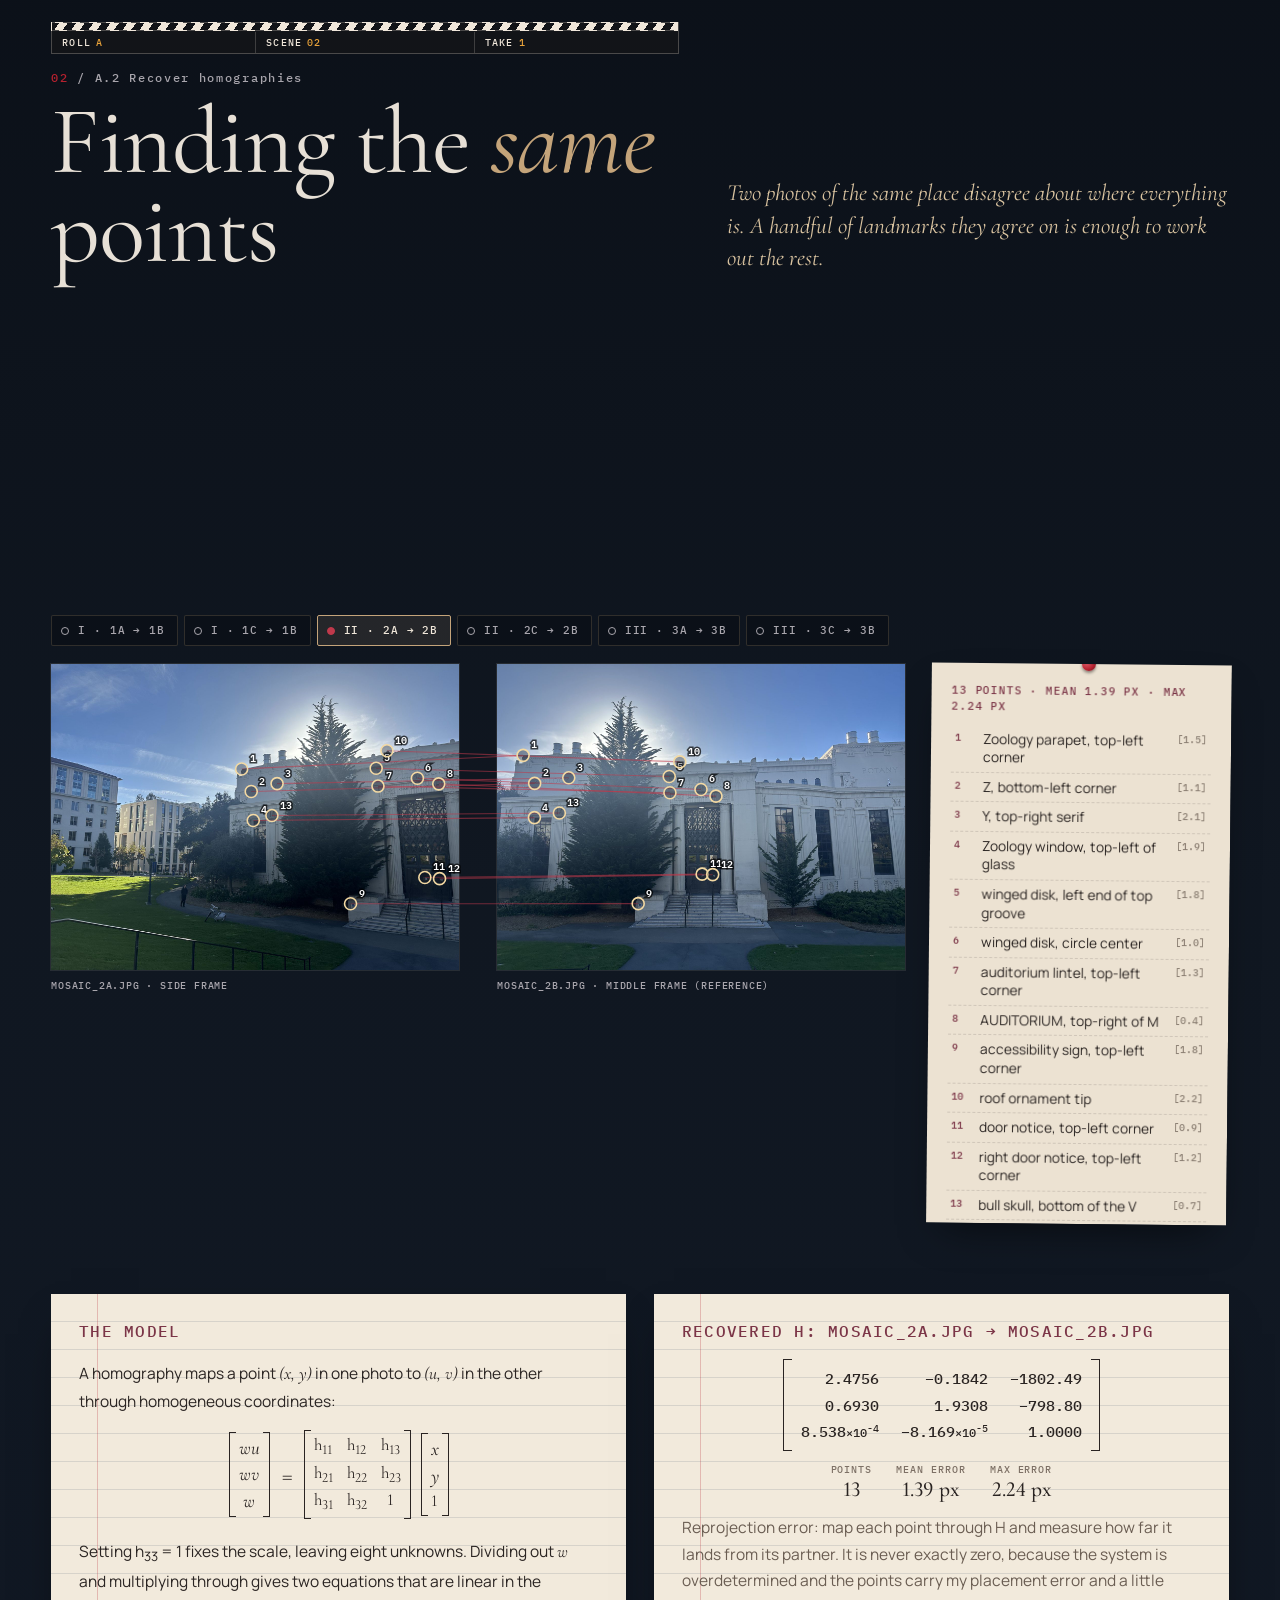
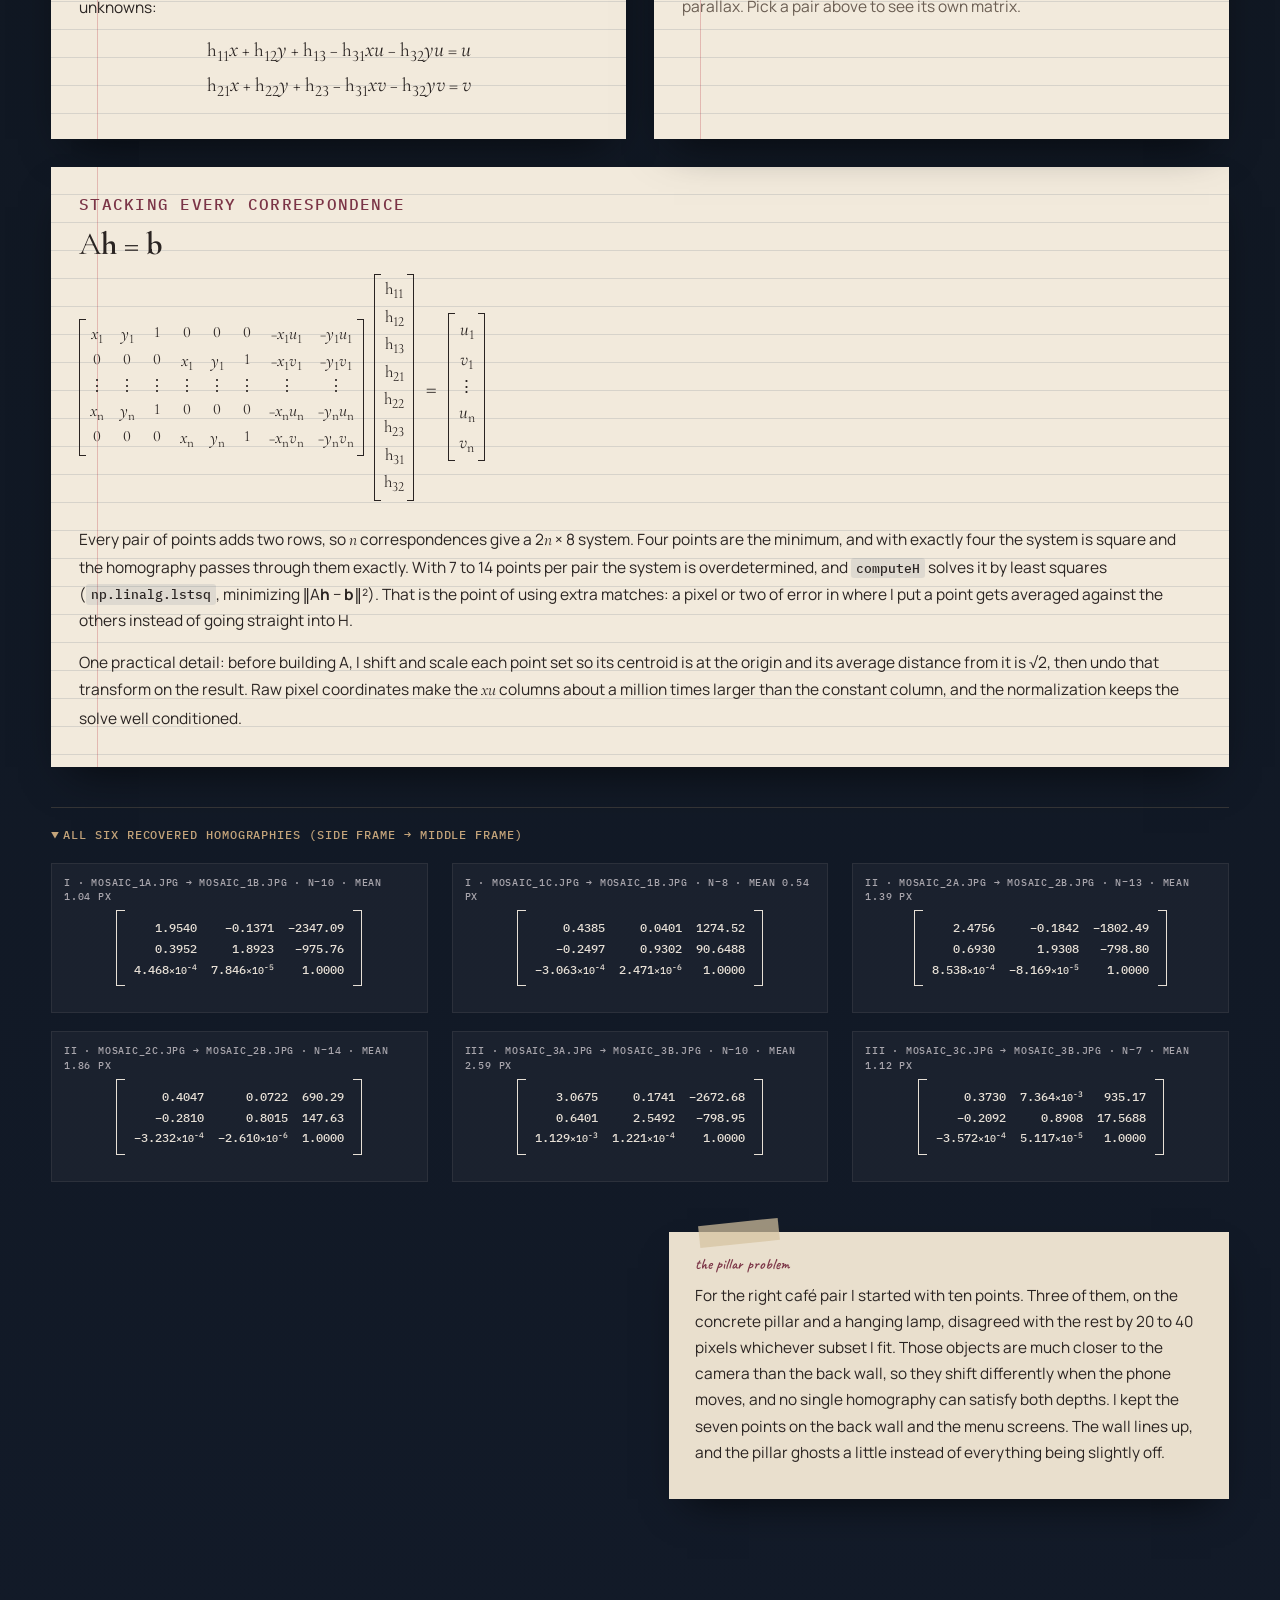
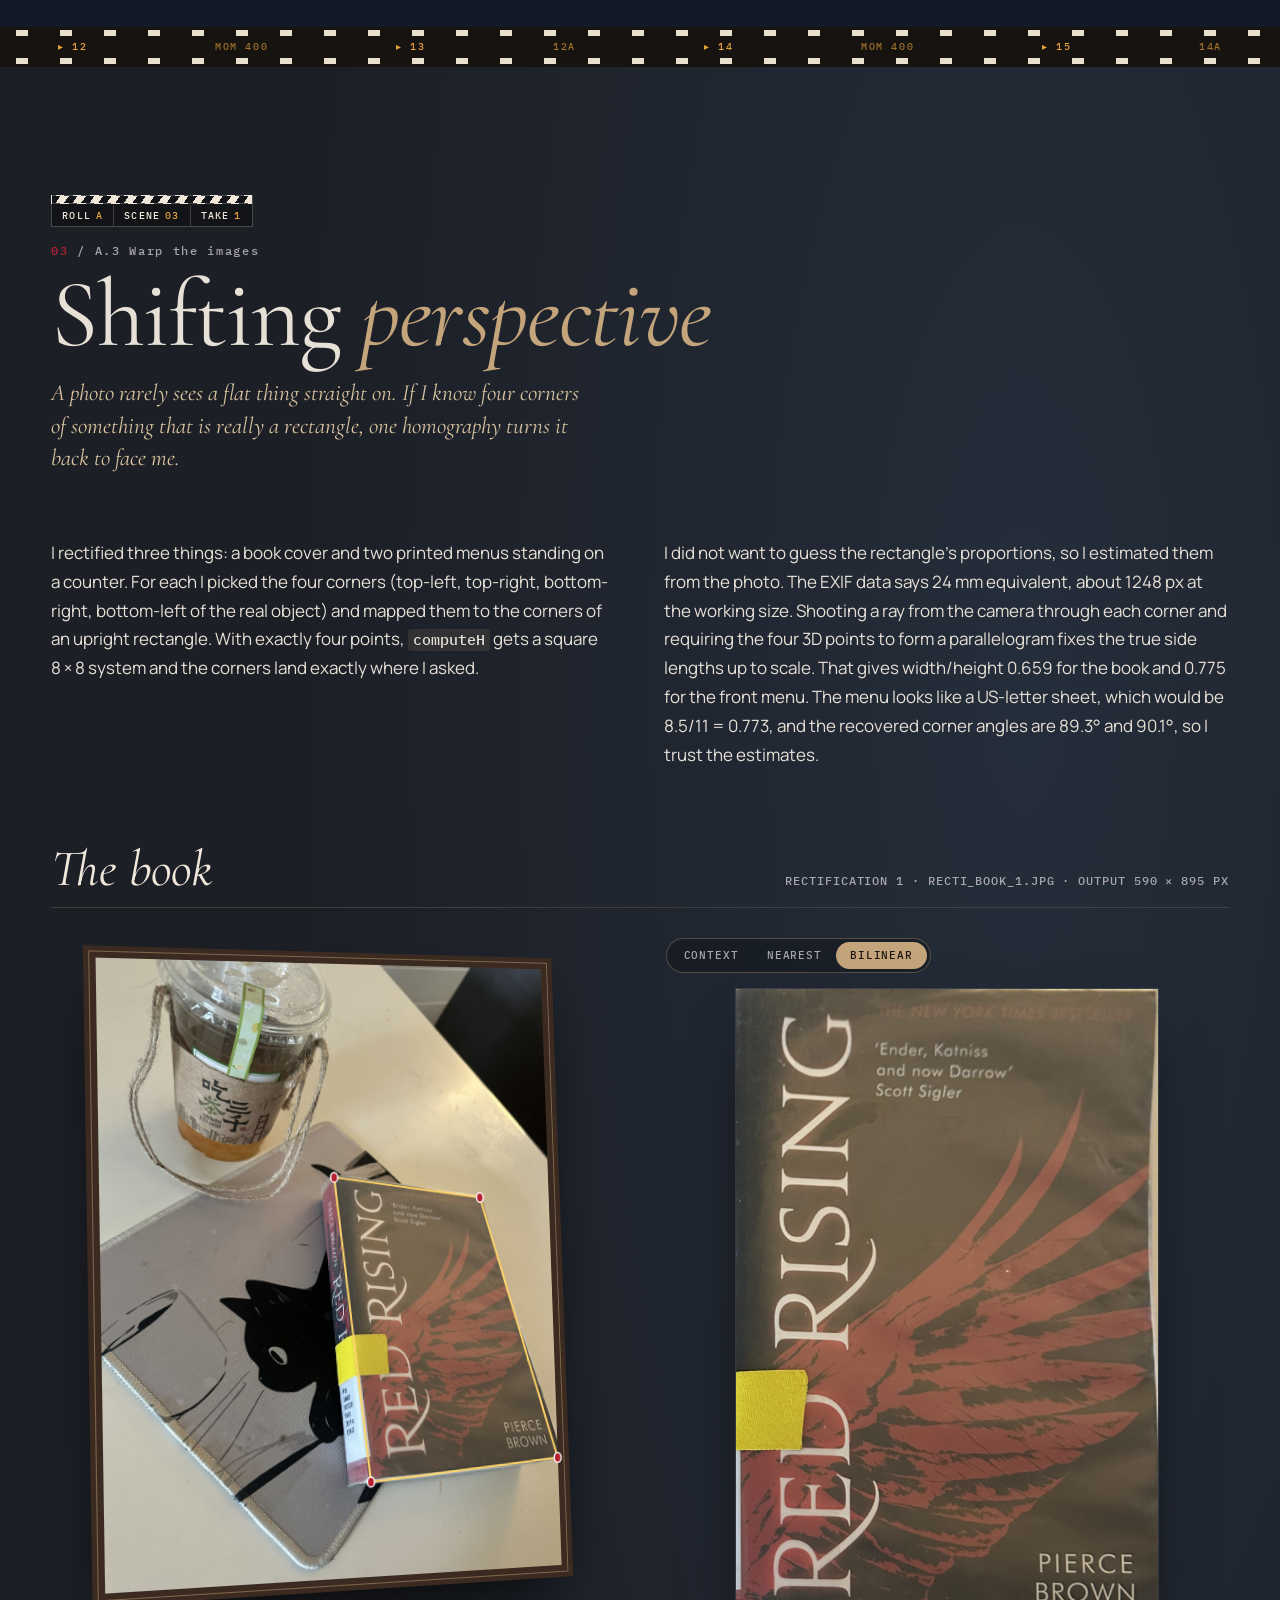
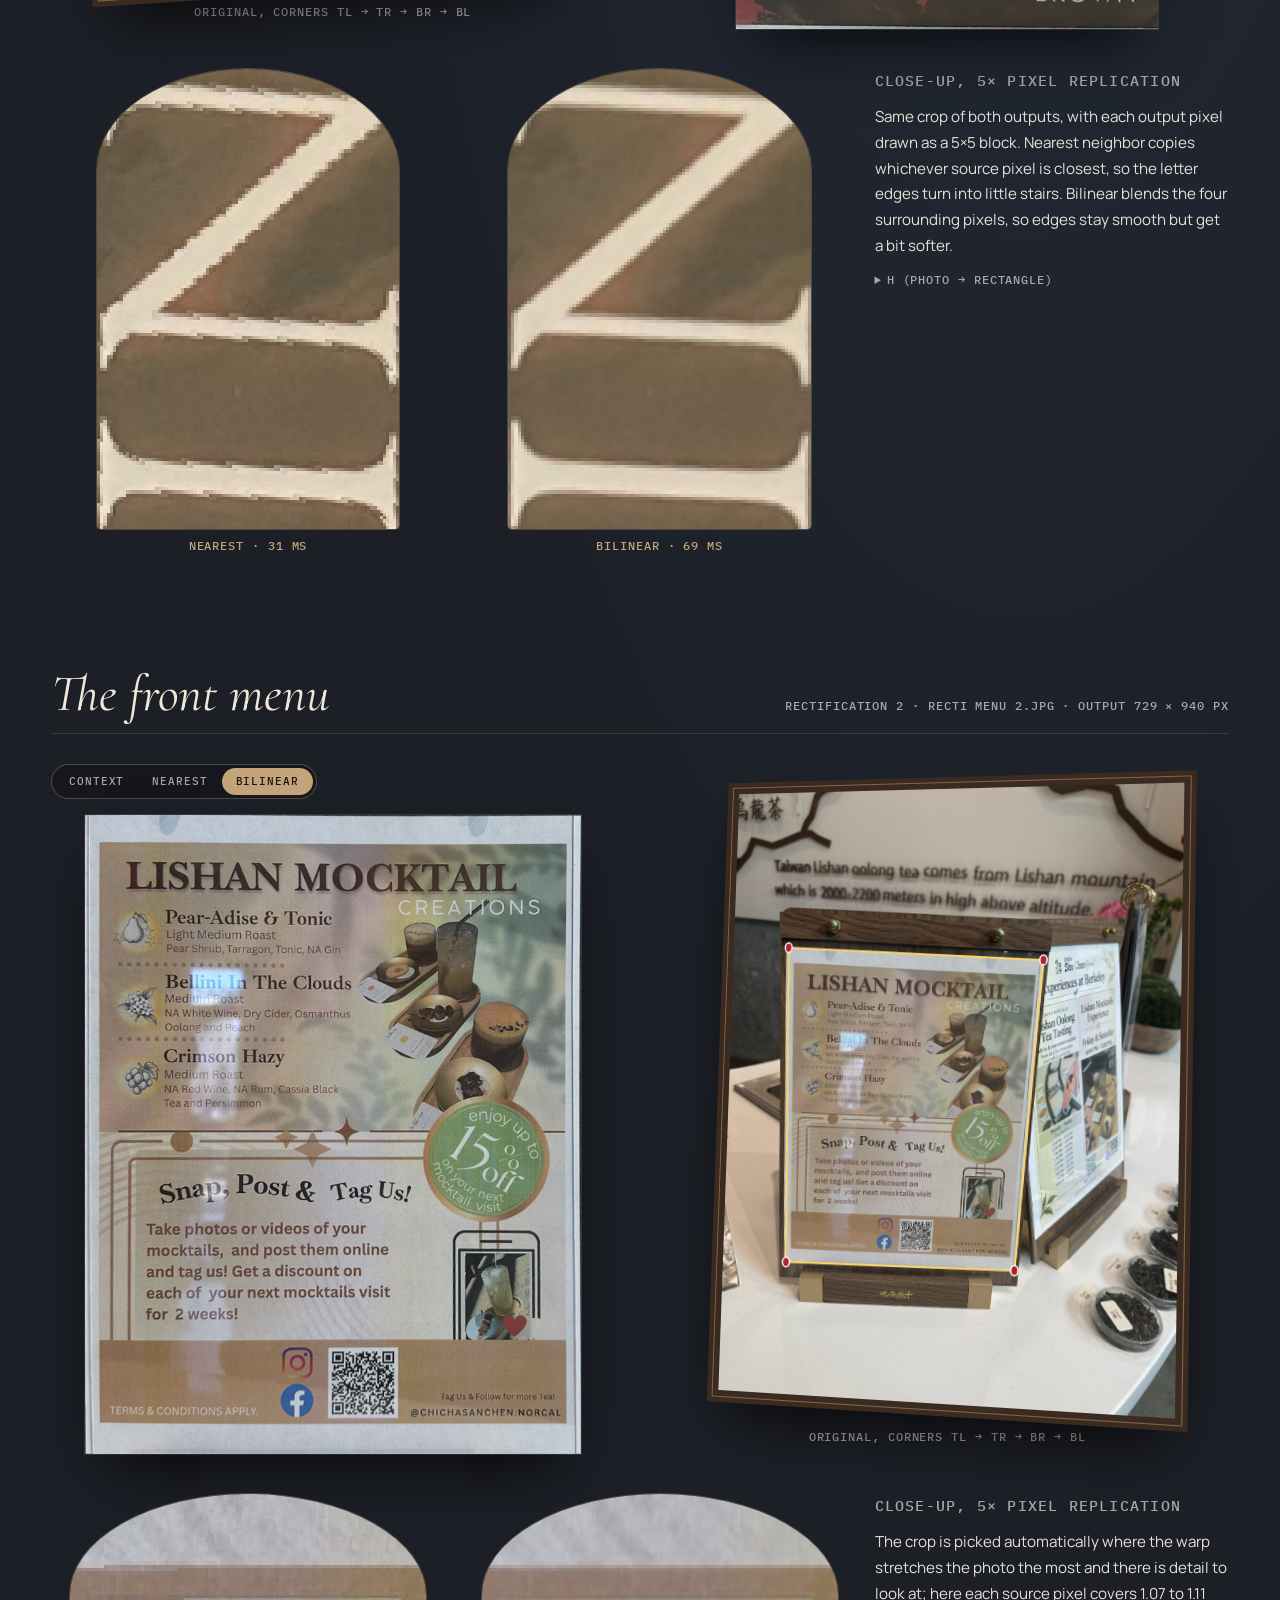
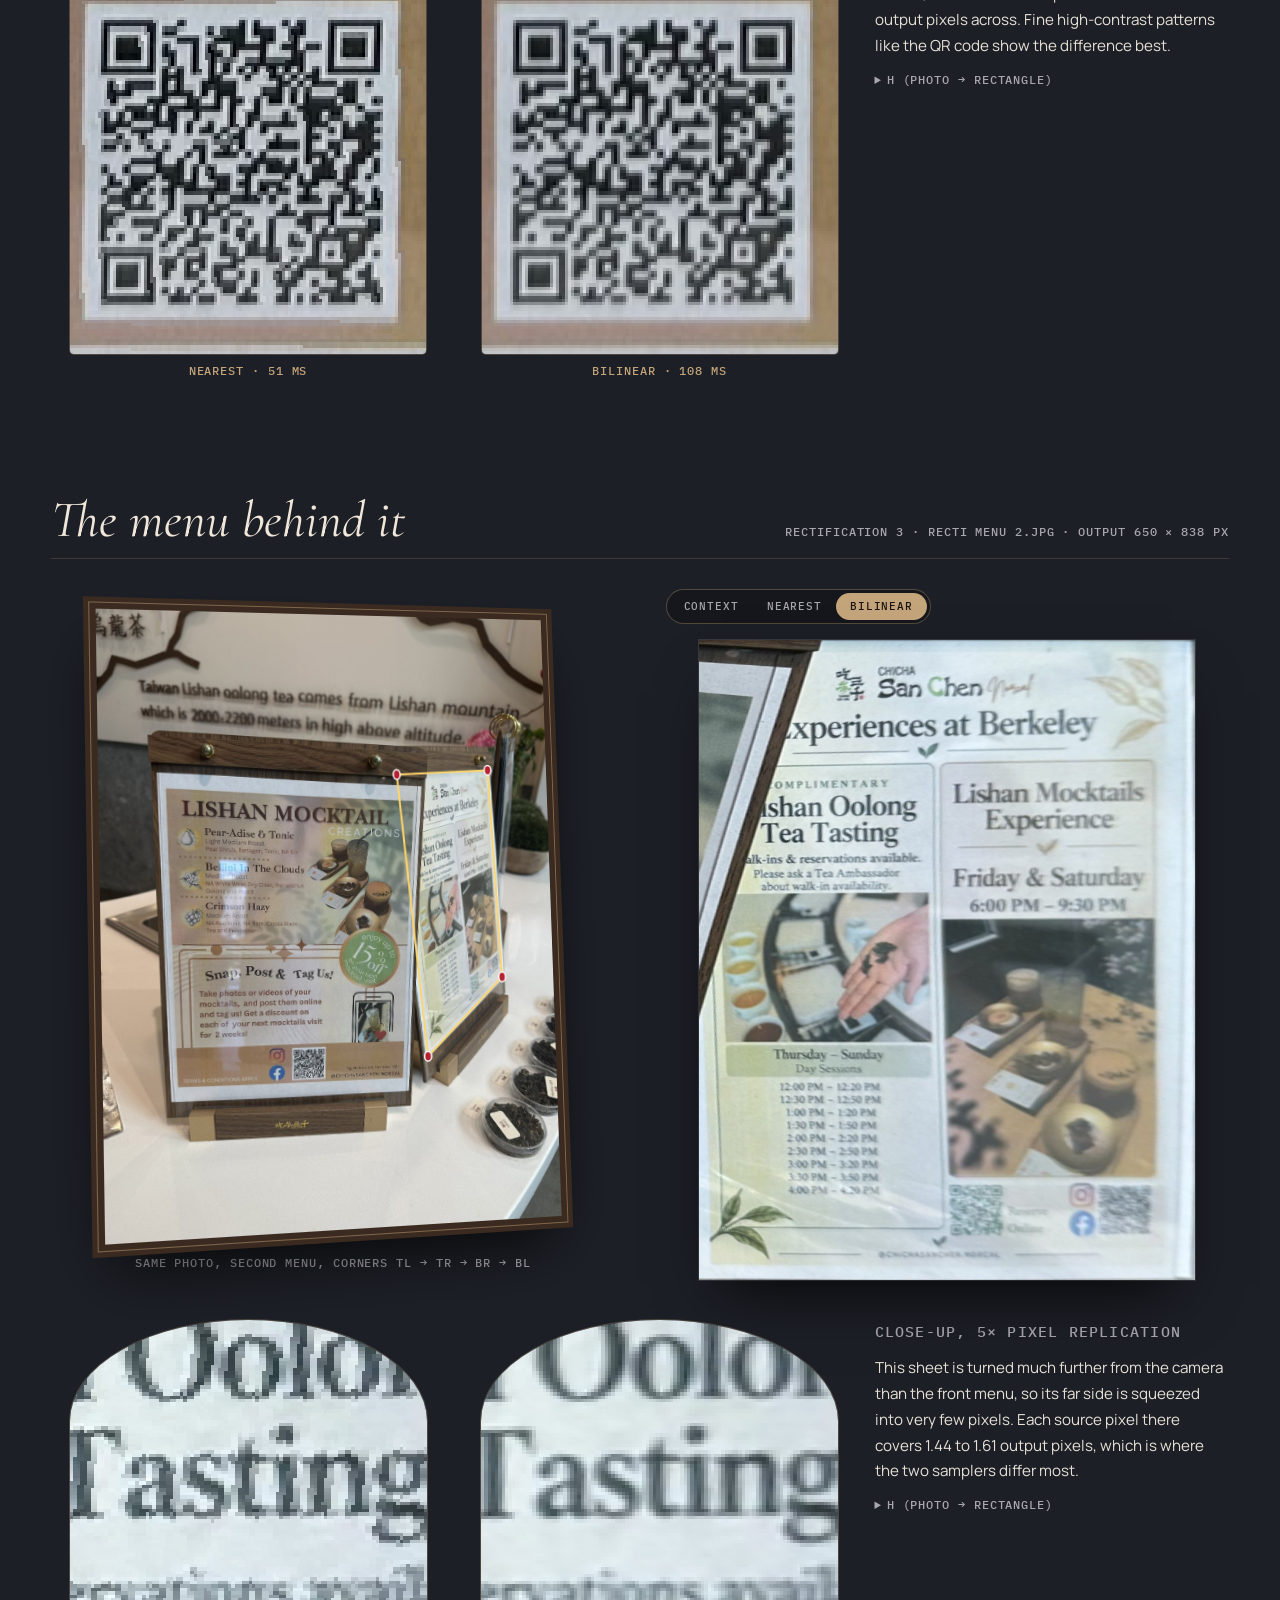
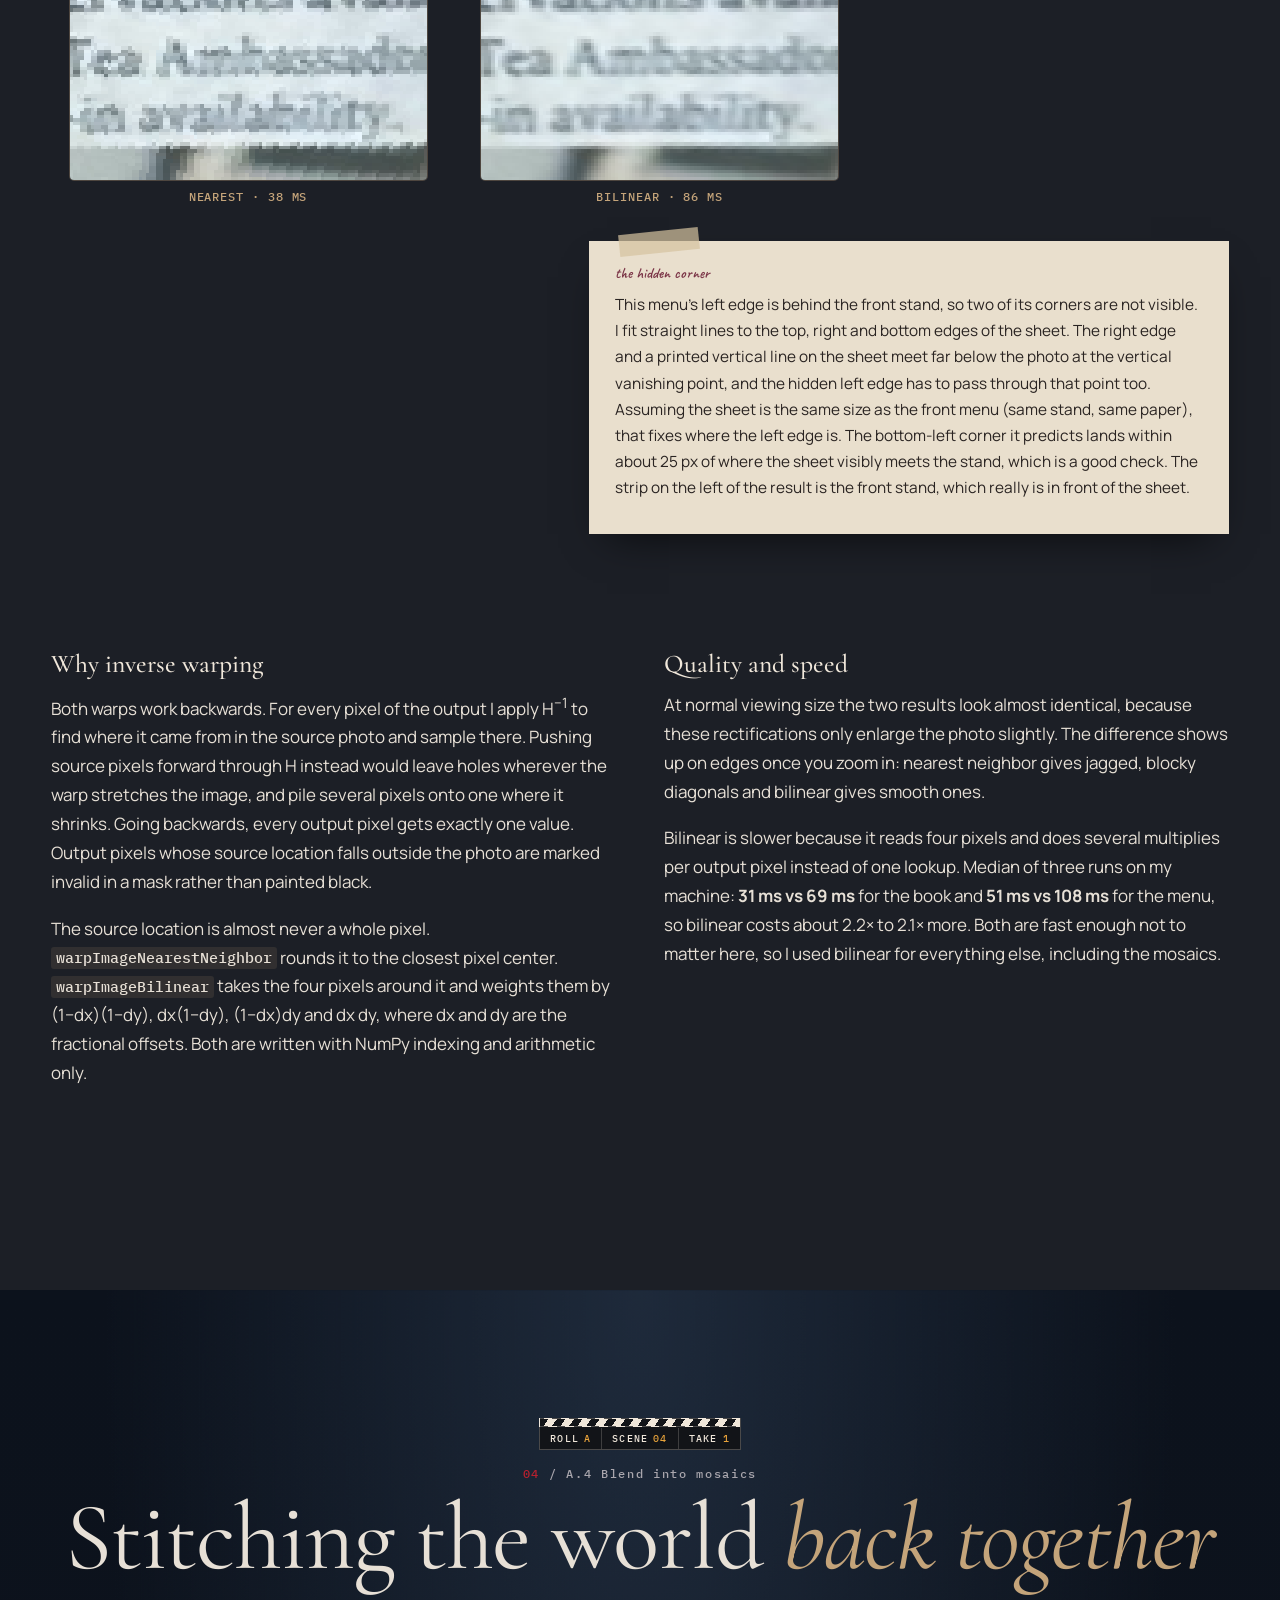
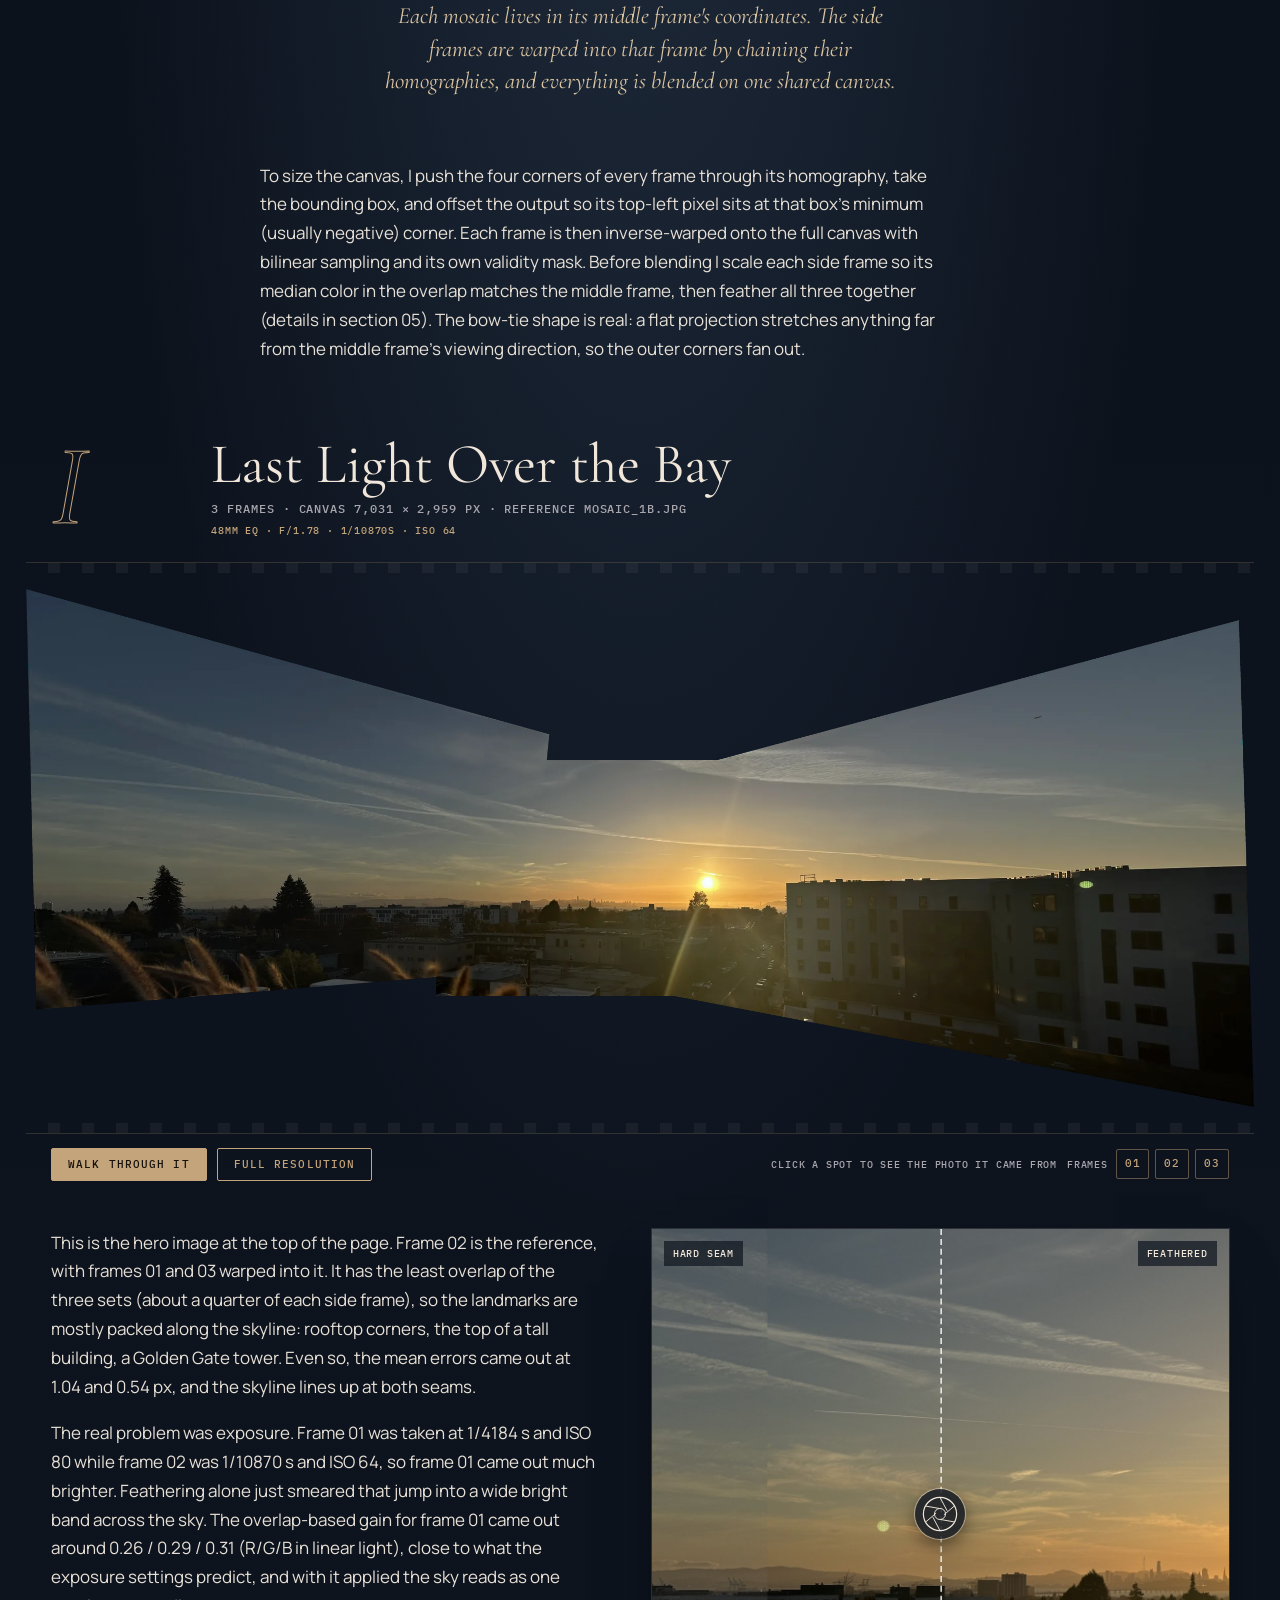
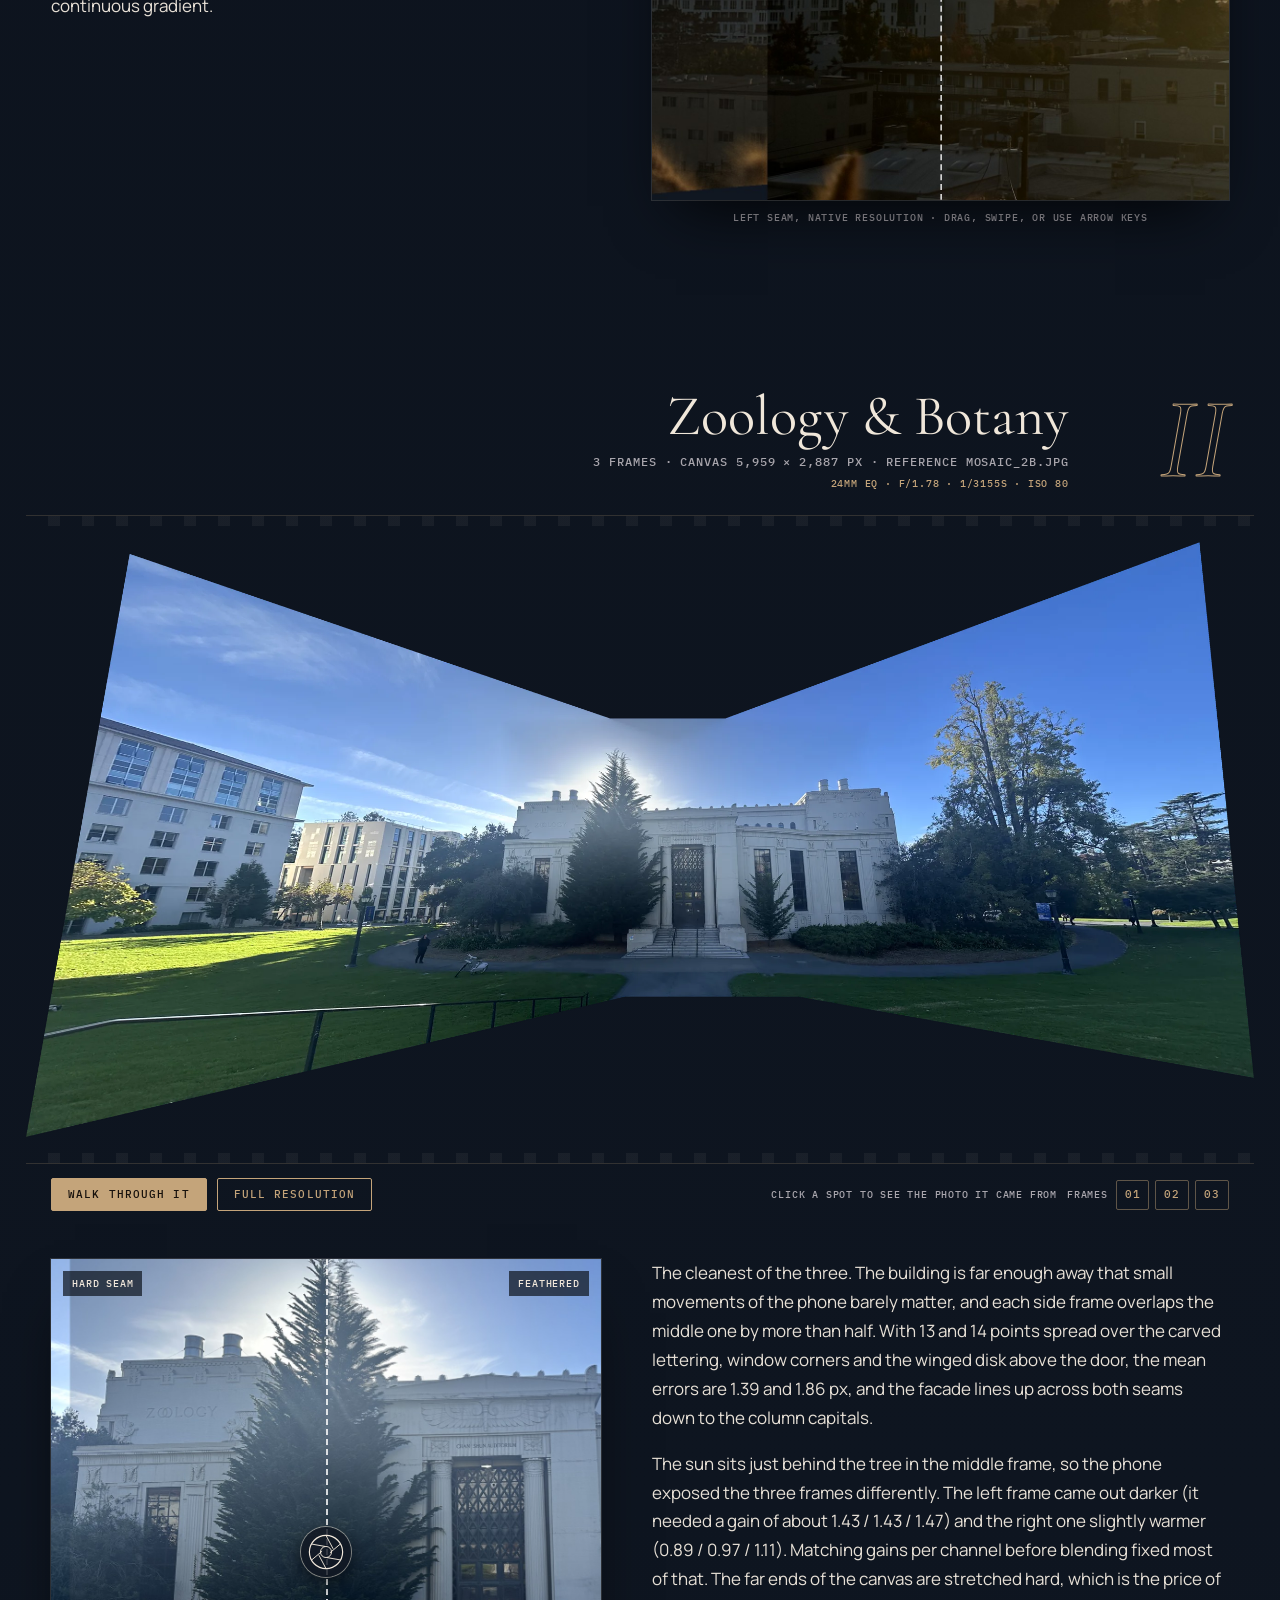
==== commit 23db4383: "remove countdown intro" ====
--- a/index.html
+++ b/index.html
@@ -64,13 +64,6 @@
 <!-- ===================================================== 00 · OPENING -->
 <section class="hero" aria-labelledby="title">
   <div class="hero__sky" aria-hidden="true"></div>
-  <div class="leader" aria-hidden="true" data-leader>
-    <svg viewBox="0 0 200 200"><circle cx="100" cy="100" r="78" class="leader__ring"/><circle cx="100" cy="100" r="62" class="leader__ring"/>
-      <path class="leader__sweep" d="M100 100 L100 22 A78 78 0 0 1 100 22 Z"/>
-      <line x1="0" y1="100" x2="200" y2="100"/><line x1="100" y1="0" x2="100" y2="200"/>
-      <text x="100" y="120" data-leader-num>3</text></svg>
-    <p class="mono">PROJECT 04A &middot; REEL 1 &middot; CLICK TO SKIP</p>
-  </div>
   <div class="hero__top">
     <div class="hero__left">
       <div class="hero__meta">
--- a/assets/styles.css
+++ b/assets/styles.css
@@ -817,18 +817,6 @@
 .counter { display: flex; align-items: center; gap: 6px; color: #e7a23a; font-size: 10.5px; white-space: nowrap; padding-left: 4px; }
 .counter svg { width: 14px; height: 14px; color: #e7a23a; transform: rotate(var(--reel, 0deg)); }
 
-/* leader countdown */
-.leader { position: absolute; inset: 0; z-index: 30; display: none; place-items: center; align-content: center; gap: 18px; background: #0b0d10; cursor: pointer; }
-.js .leader.is-on { display: grid; }
-.leader svg { width: min(46vh, 70vw); height: auto; color: #d8cdb8; }
-.leader svg line { stroke: rgba(216, 205, 184, .45); stroke-width: .8; }
-.leader__ring { fill: none; stroke: rgba(216, 205, 184, .7); stroke-width: 1.4; }
-.leader__sweep { fill: rgba(216, 205, 184, .14); }
-.leader text { font: 400 92px/1 var(--serif); fill: #f0e7da; text-anchor: middle; }
-.leader p { color: #8f8a80; margin: 0; text-align: center; }
-.leader.is-out { animation: leaderOut .55s var(--ease) forwards; }
-@keyframes leaderOut { to { opacity: 0; transform: scale(1.04); visibility: hidden; } }
-
 /* film gate around the hero plate */
 .hero__plate { position: relative; }
 .gate { position: absolute; inset: -22px -6px; pointer-events: none; z-index: 1; }
@@ -943,11 +931,11 @@
   .cyl__frame { aspect-ratio: 2.4; }
   .gate { display: none; }
 }
-@media (prefers-reduced-motion: reduce) { .leader { display: none !important; } .rec i { animation: none; } }
+@media (prefers-reduced-motion: reduce) { .rec i { animation: none; } }
 @media print {
   :root { color-scheme: light; }
   html { background: #fff !important; }
-  .leader, .gate, .plate__frames, .plate__af, .plate__iris, .plate__flash, .plate__tag, .counter, .slate, .cyl, .lensring, .letter__slate, .footer__reel, .closeups figcaption:empty { display: none !important; }
+  .gate, .plate__frames, .plate__af, .plate__iris, .plate__flash, .plate__tag, .counter, .slate, .cyl, .lensring, .letter__slate, .footer__reel, .closeups figcaption:empty { display: none !important; }
   .plate { filter: none !important; }
   .sheet--extras { break-before: page; }
   .contact-strip { background: #fff; padding: 0; gap: 2mm; }
@@ -964,7 +952,6 @@
   .runs__table td, .runs__table th { padding: 1.5mm 2mm; font-size: 8.5pt; }
   .runs__table tr.is-chosen td { color: #7b3547; }
 }
-.is-leader .hero *, .is-leader .hero *::before { animation-play-state: paused !important; }
 .plate-wrap { position: relative; }
 .gate { inset: -24px -4px; }
 .gate__strip--bottom { bottom: 0; }
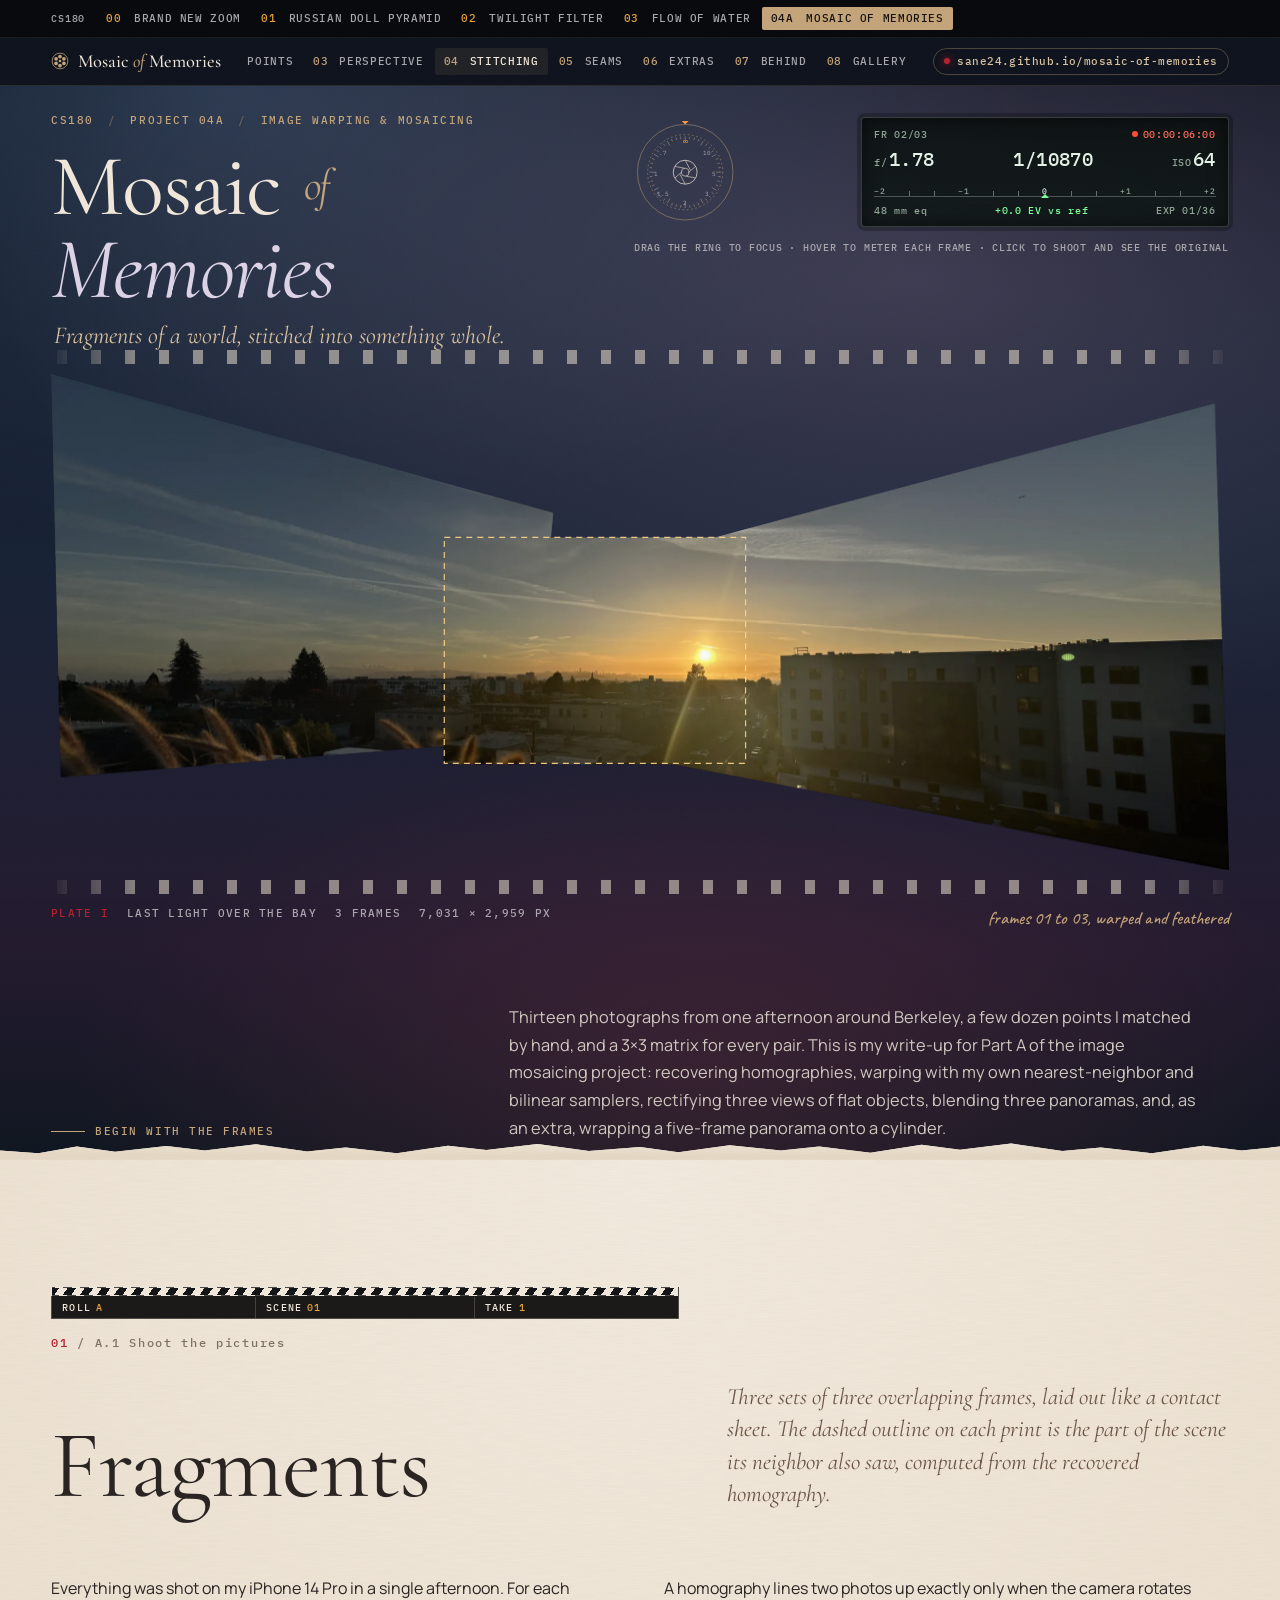
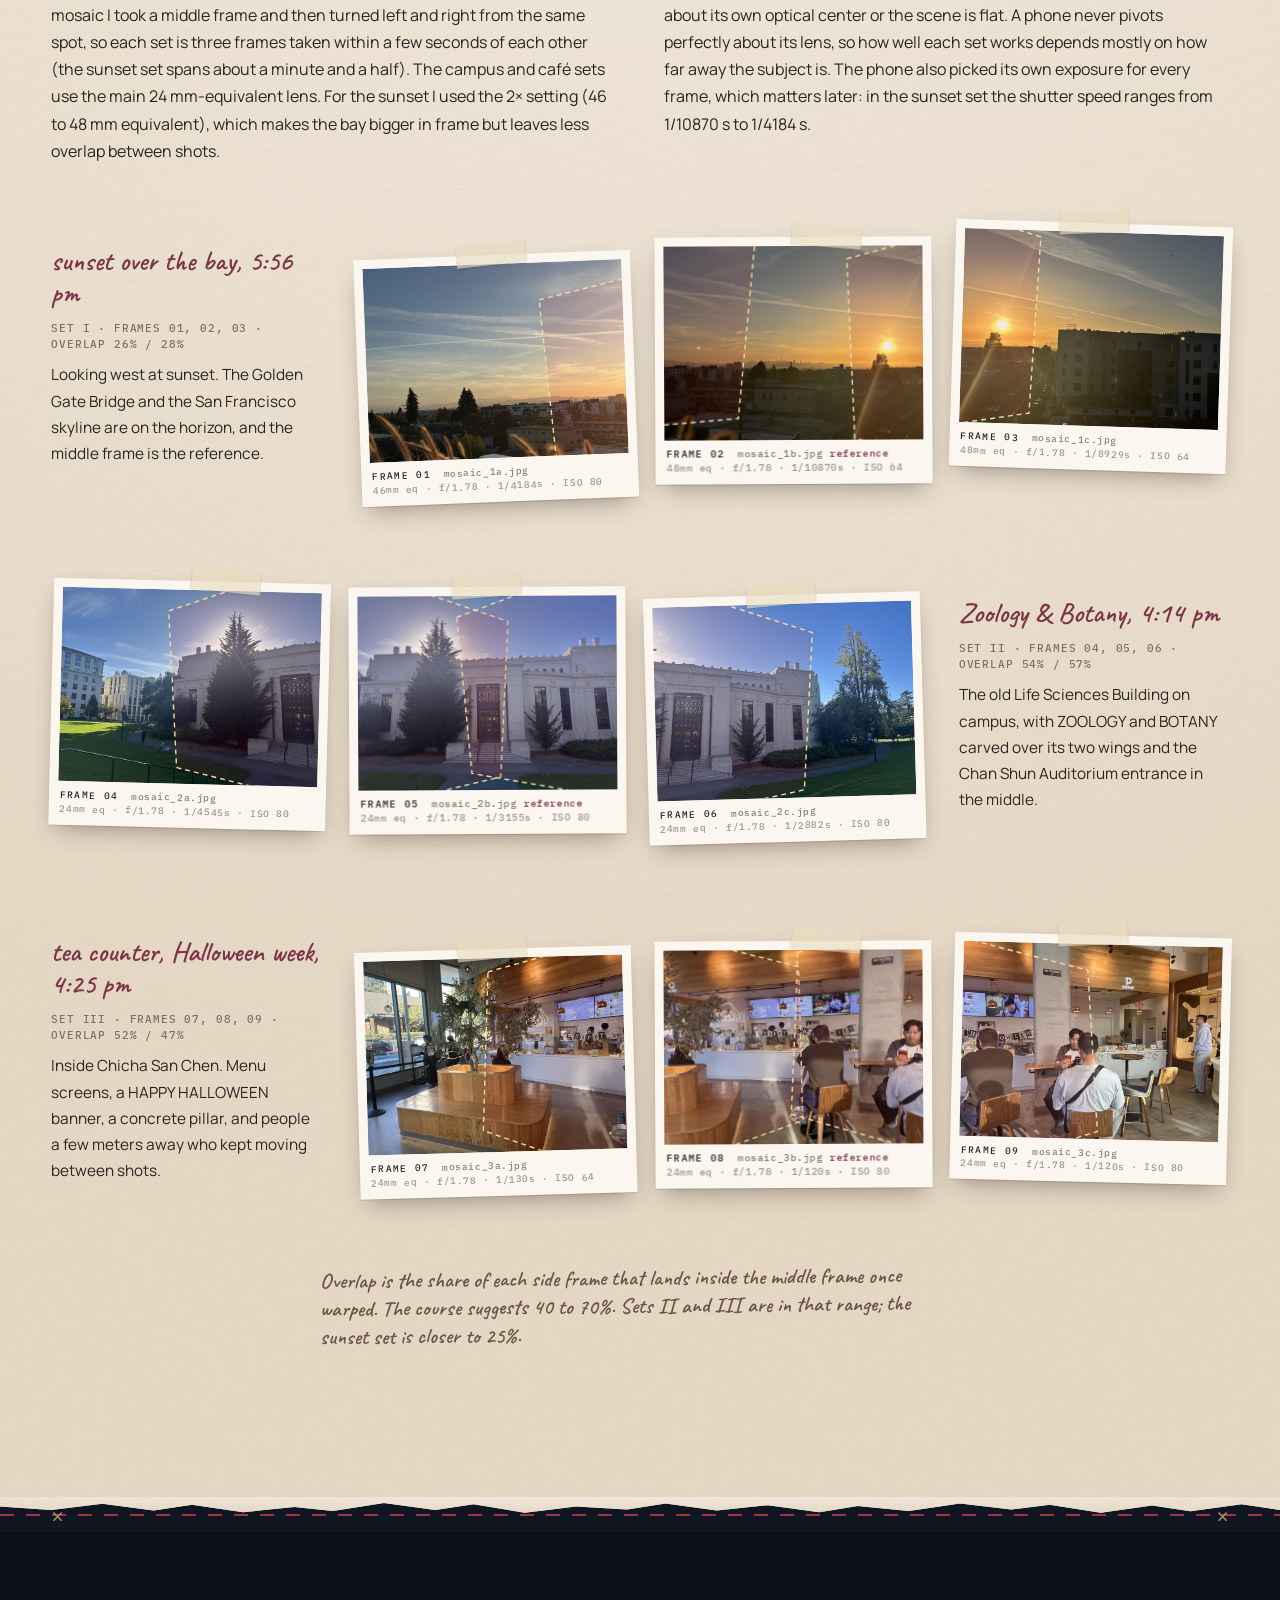
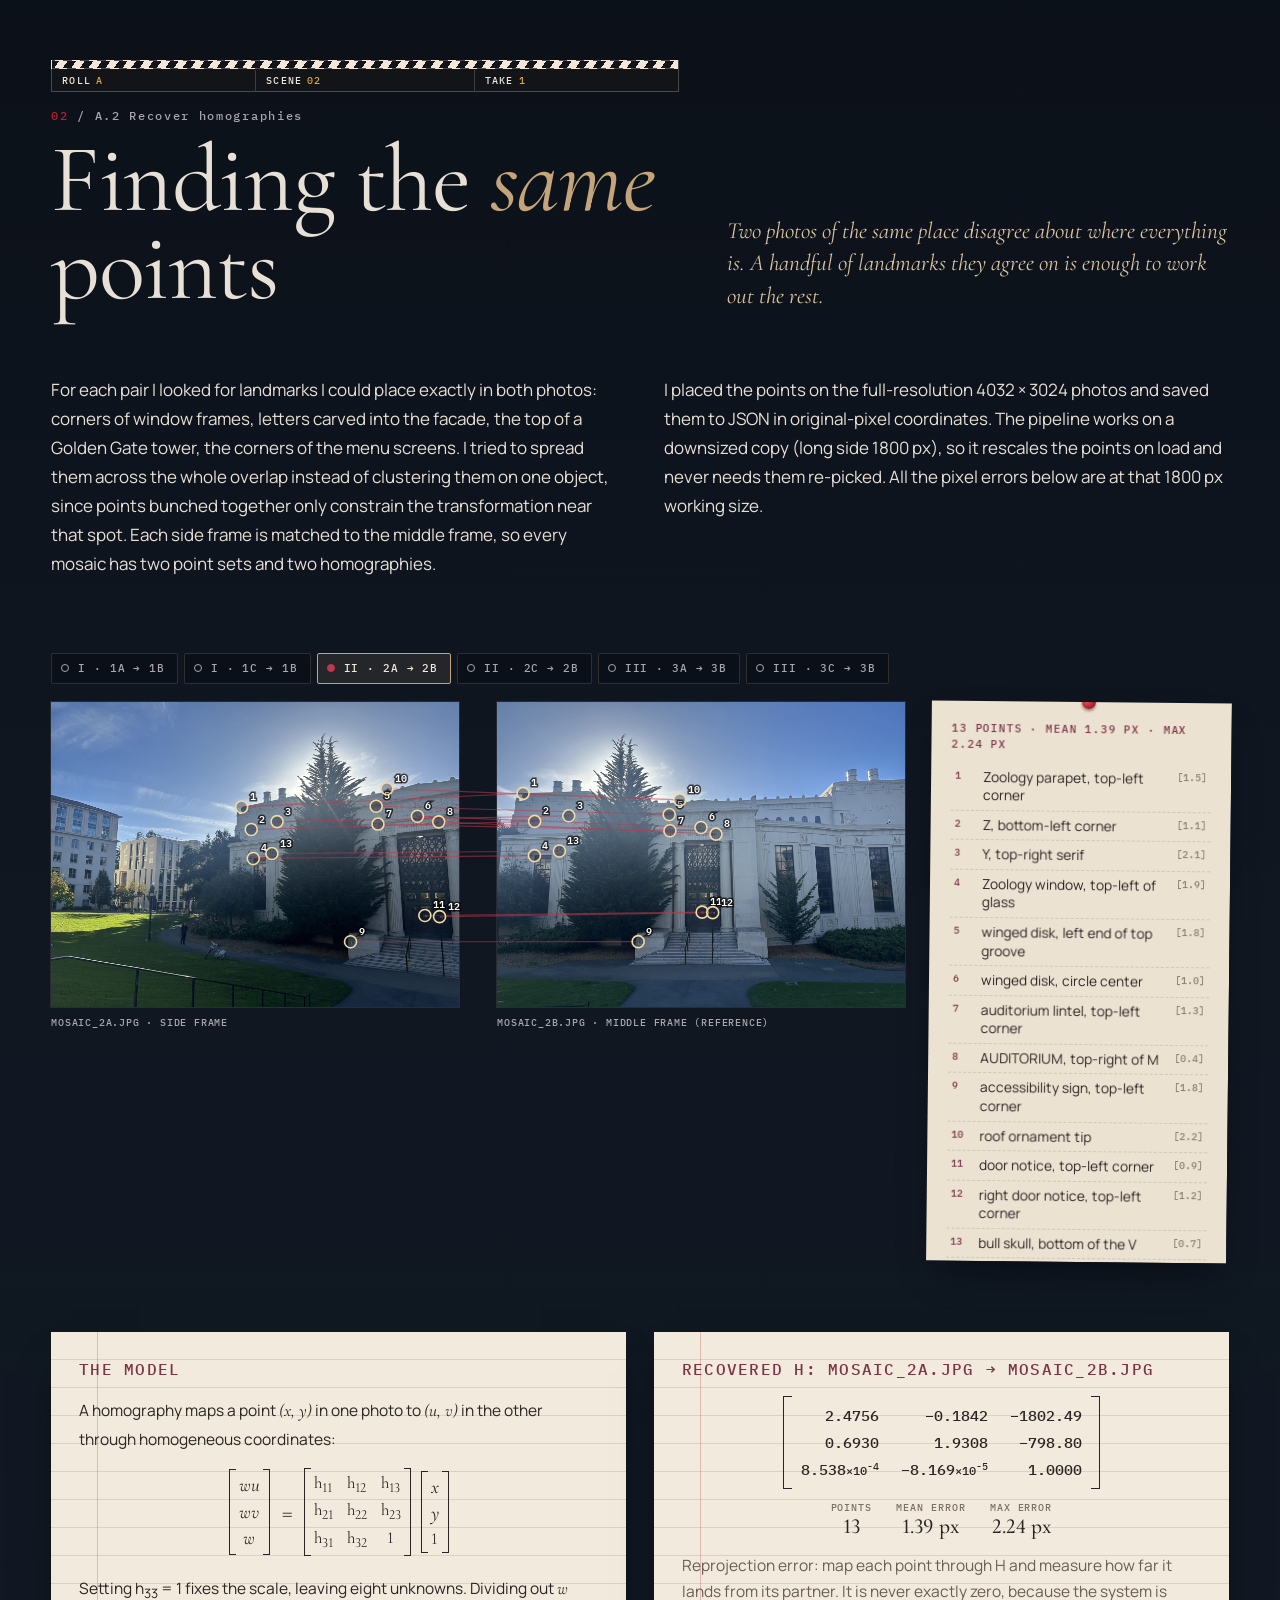
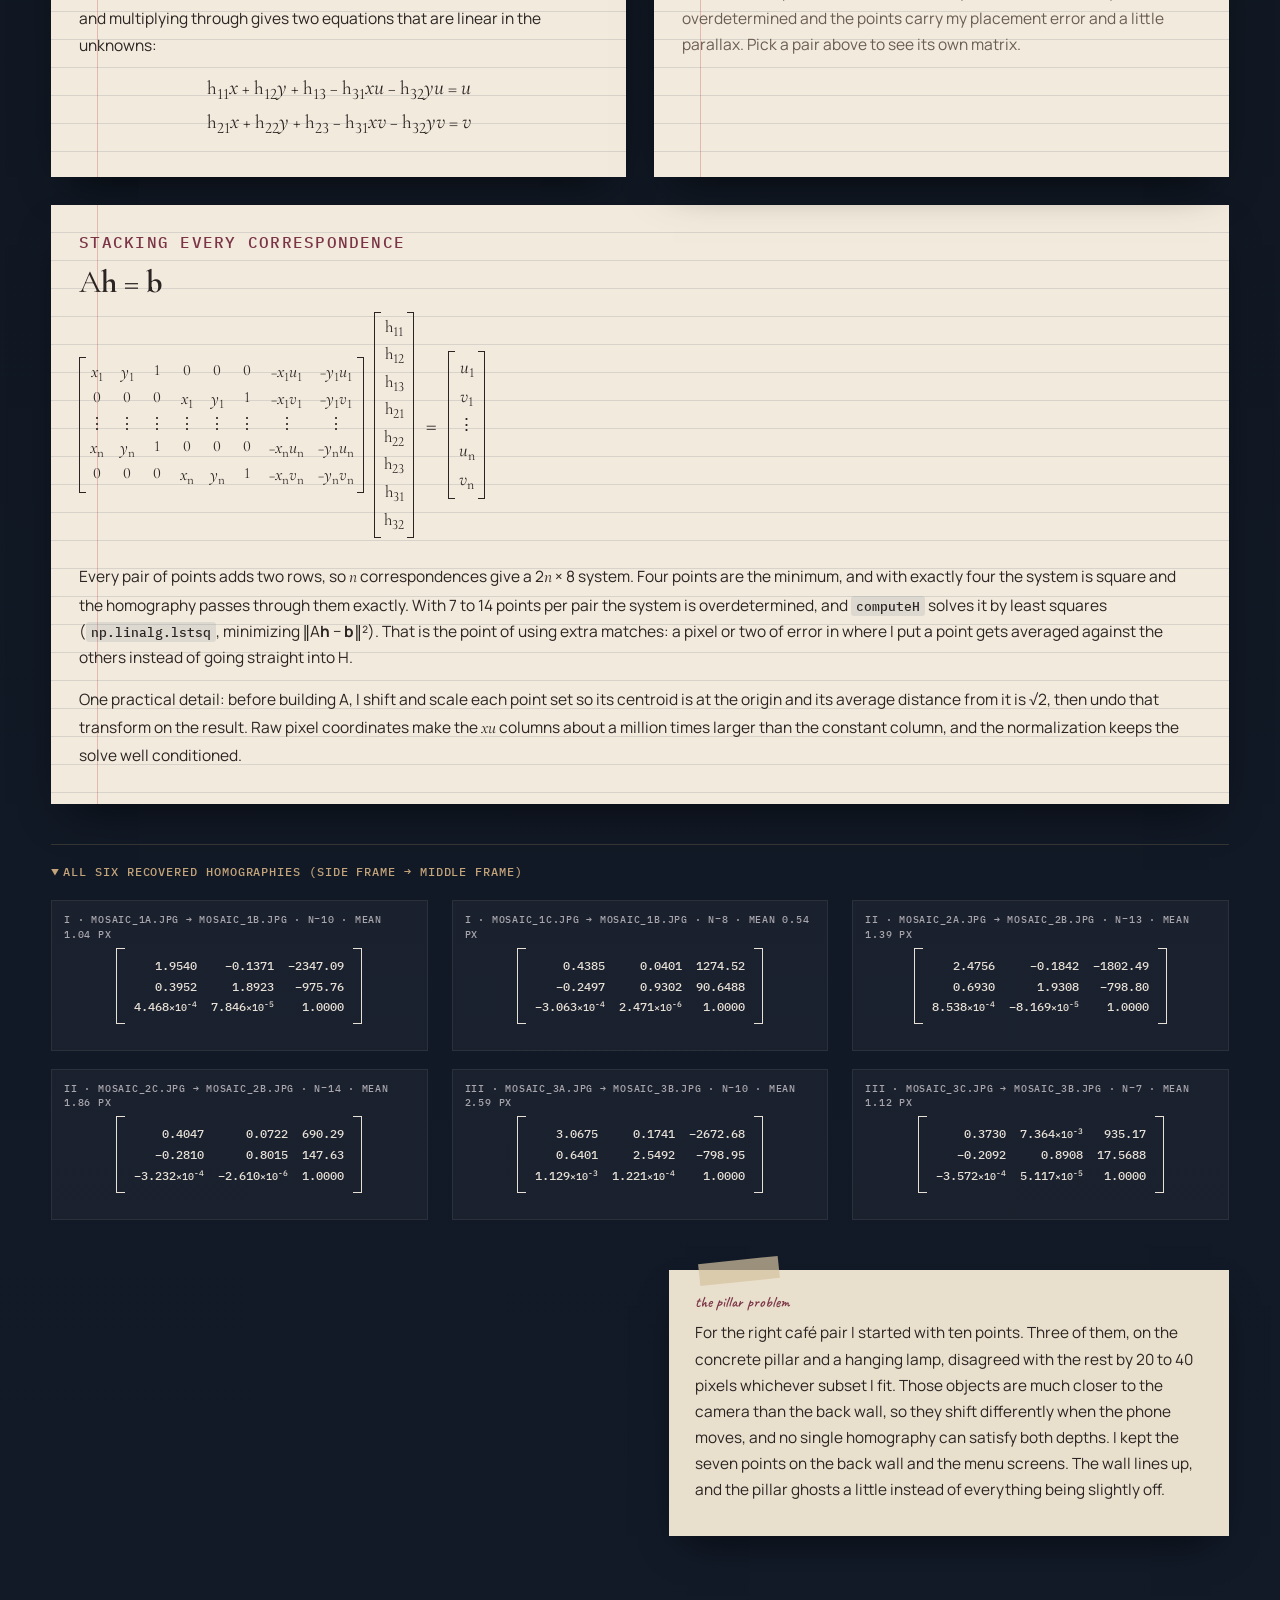
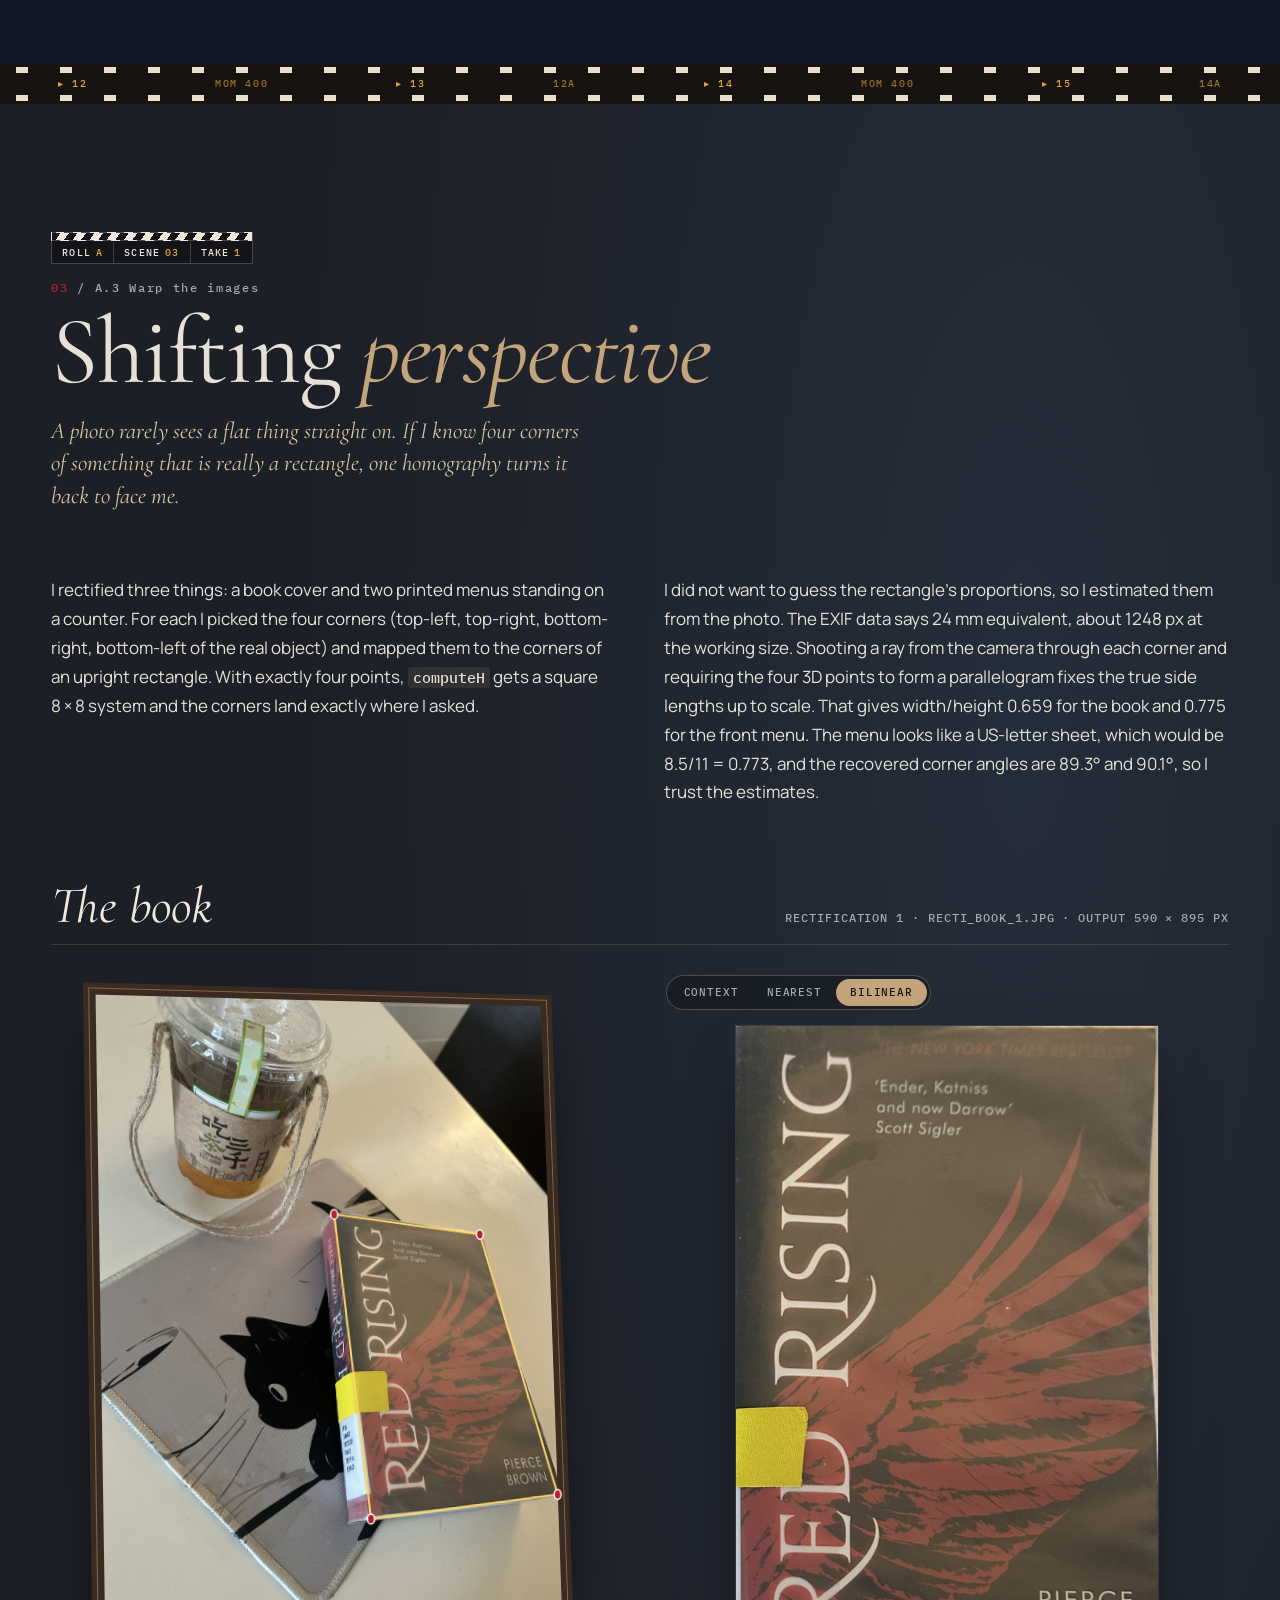
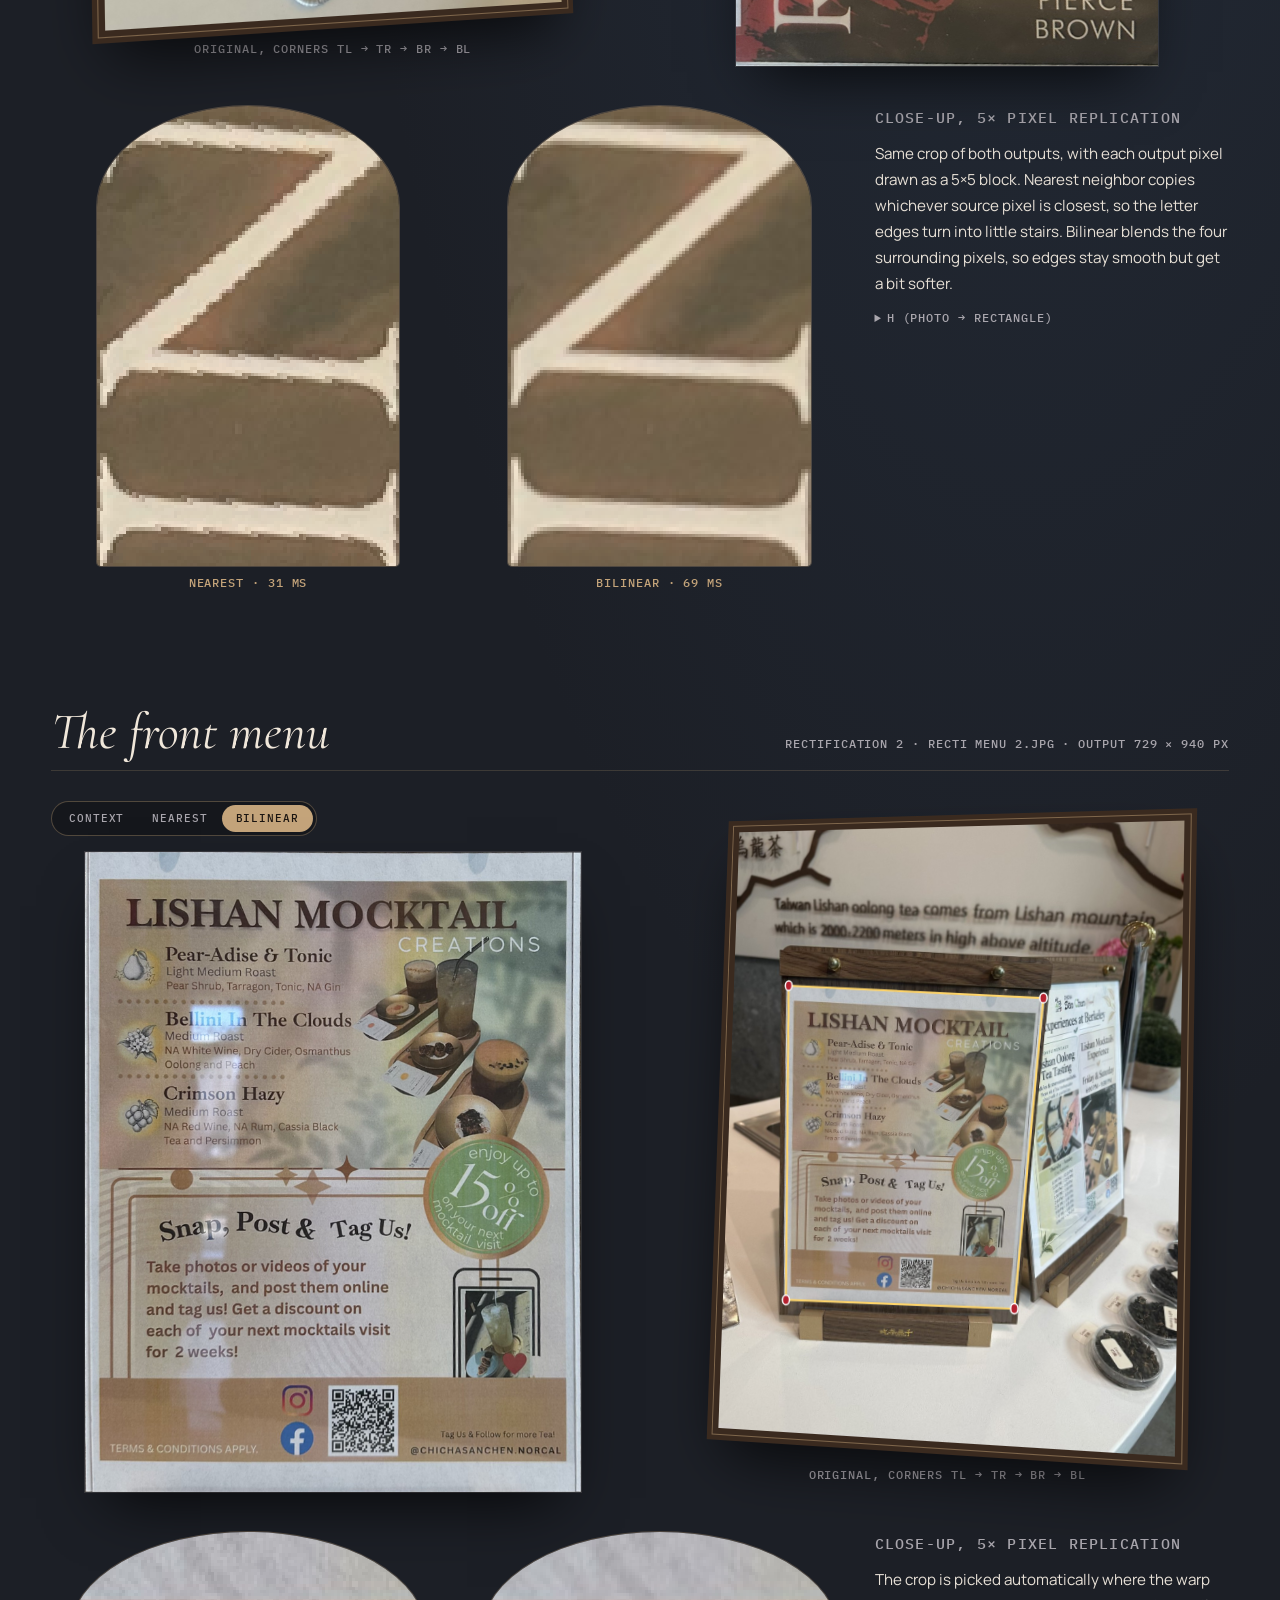
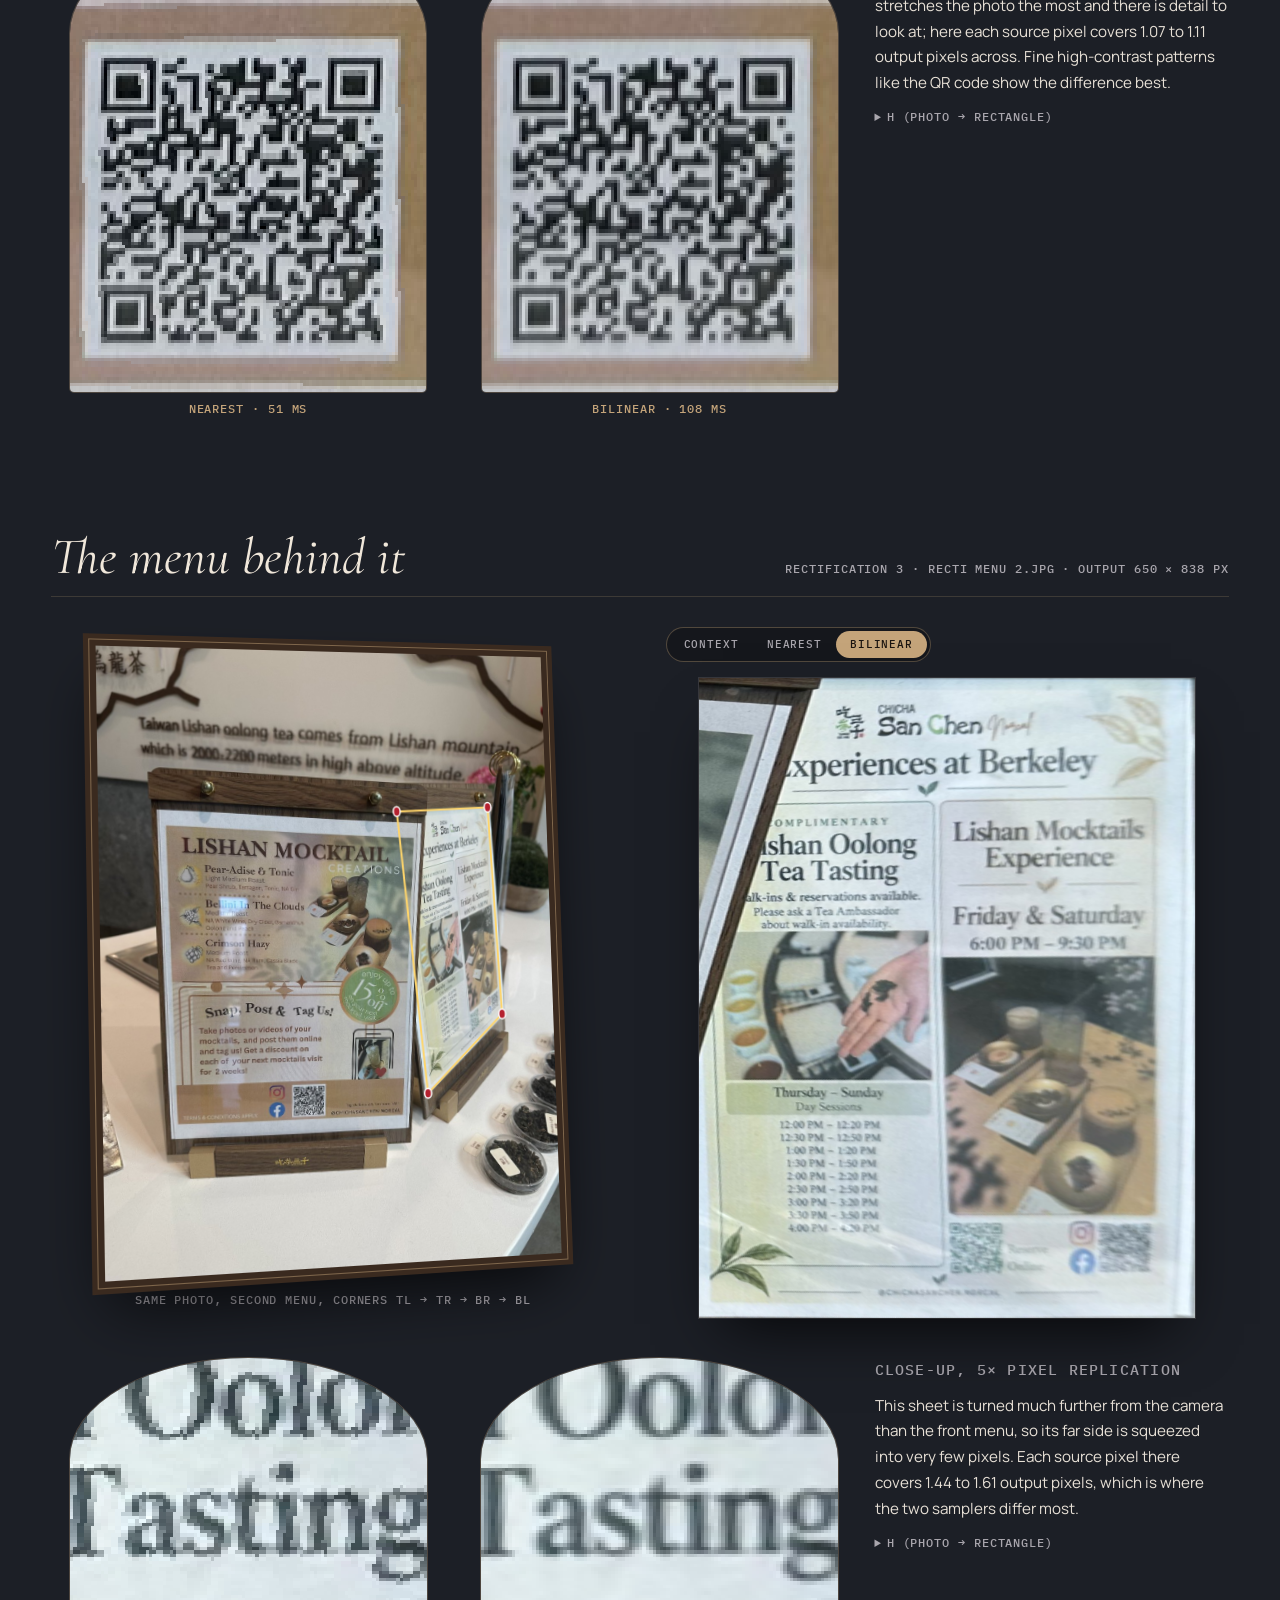
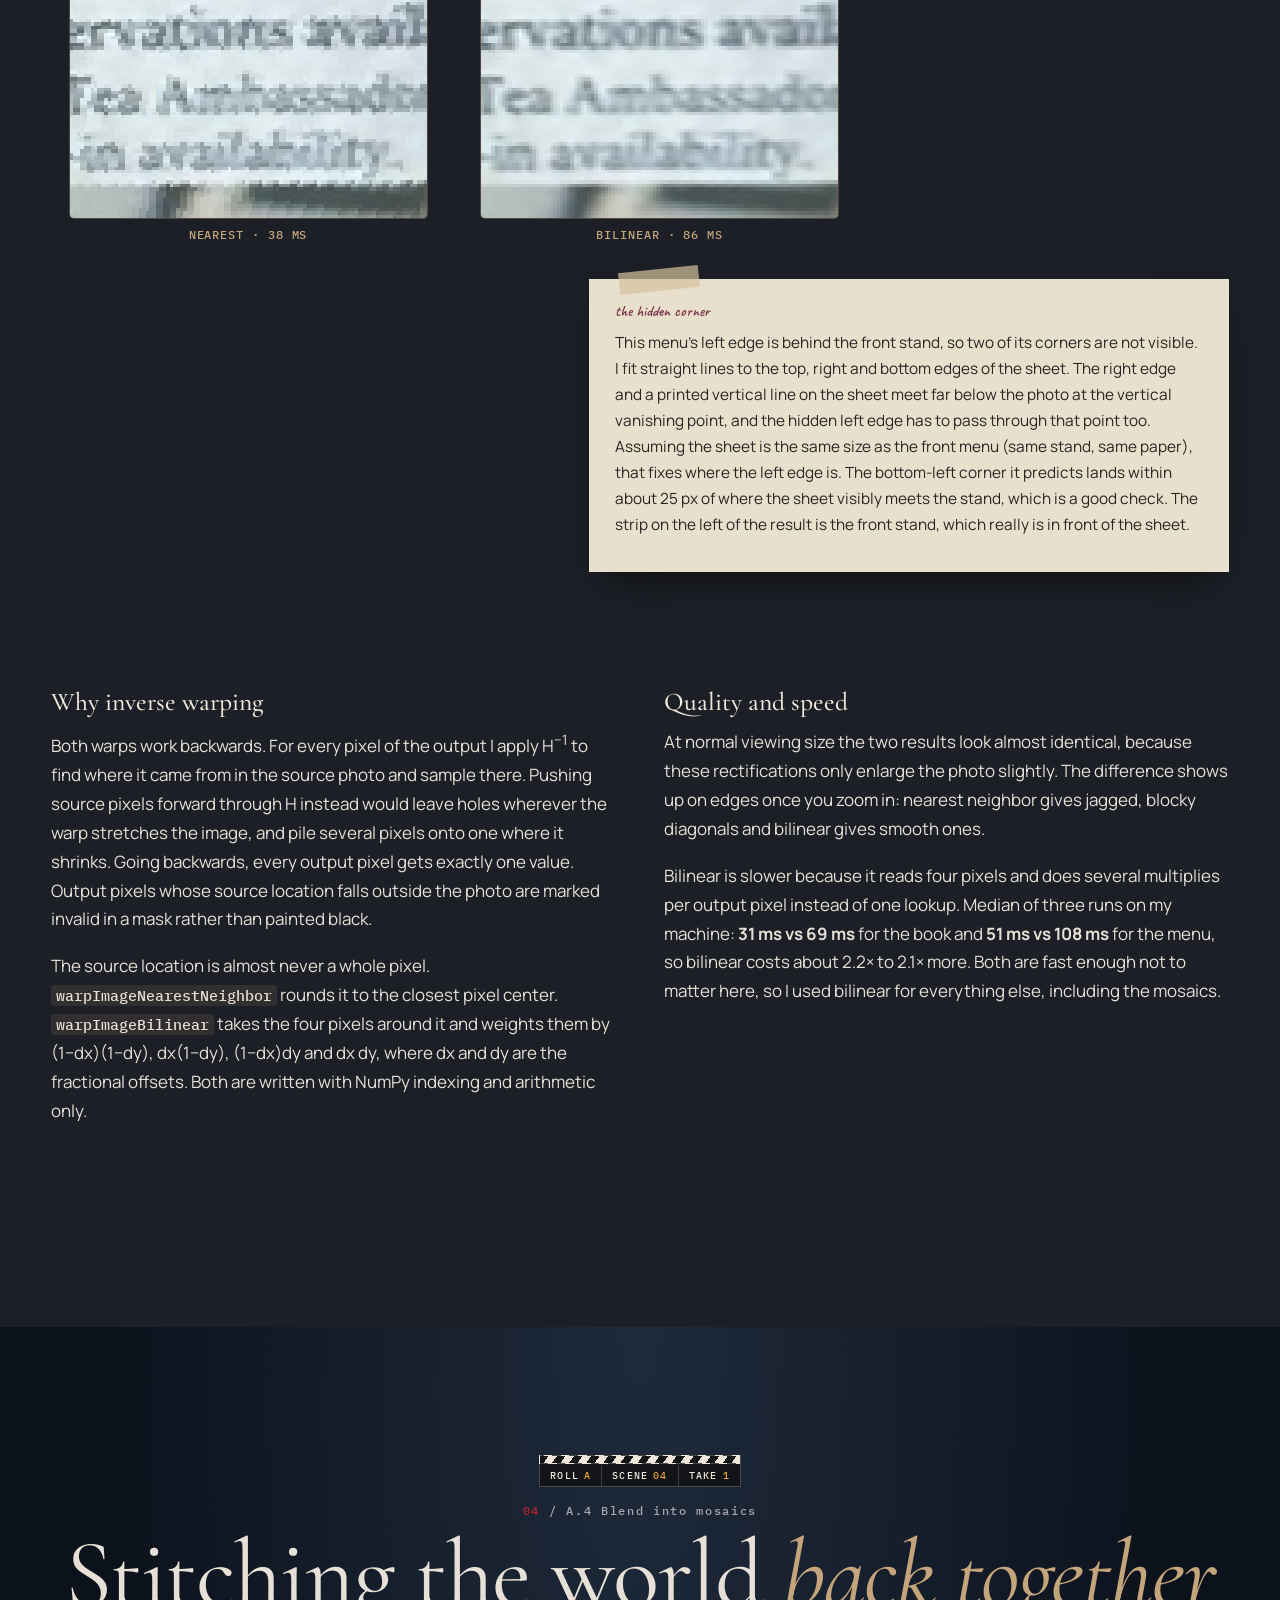
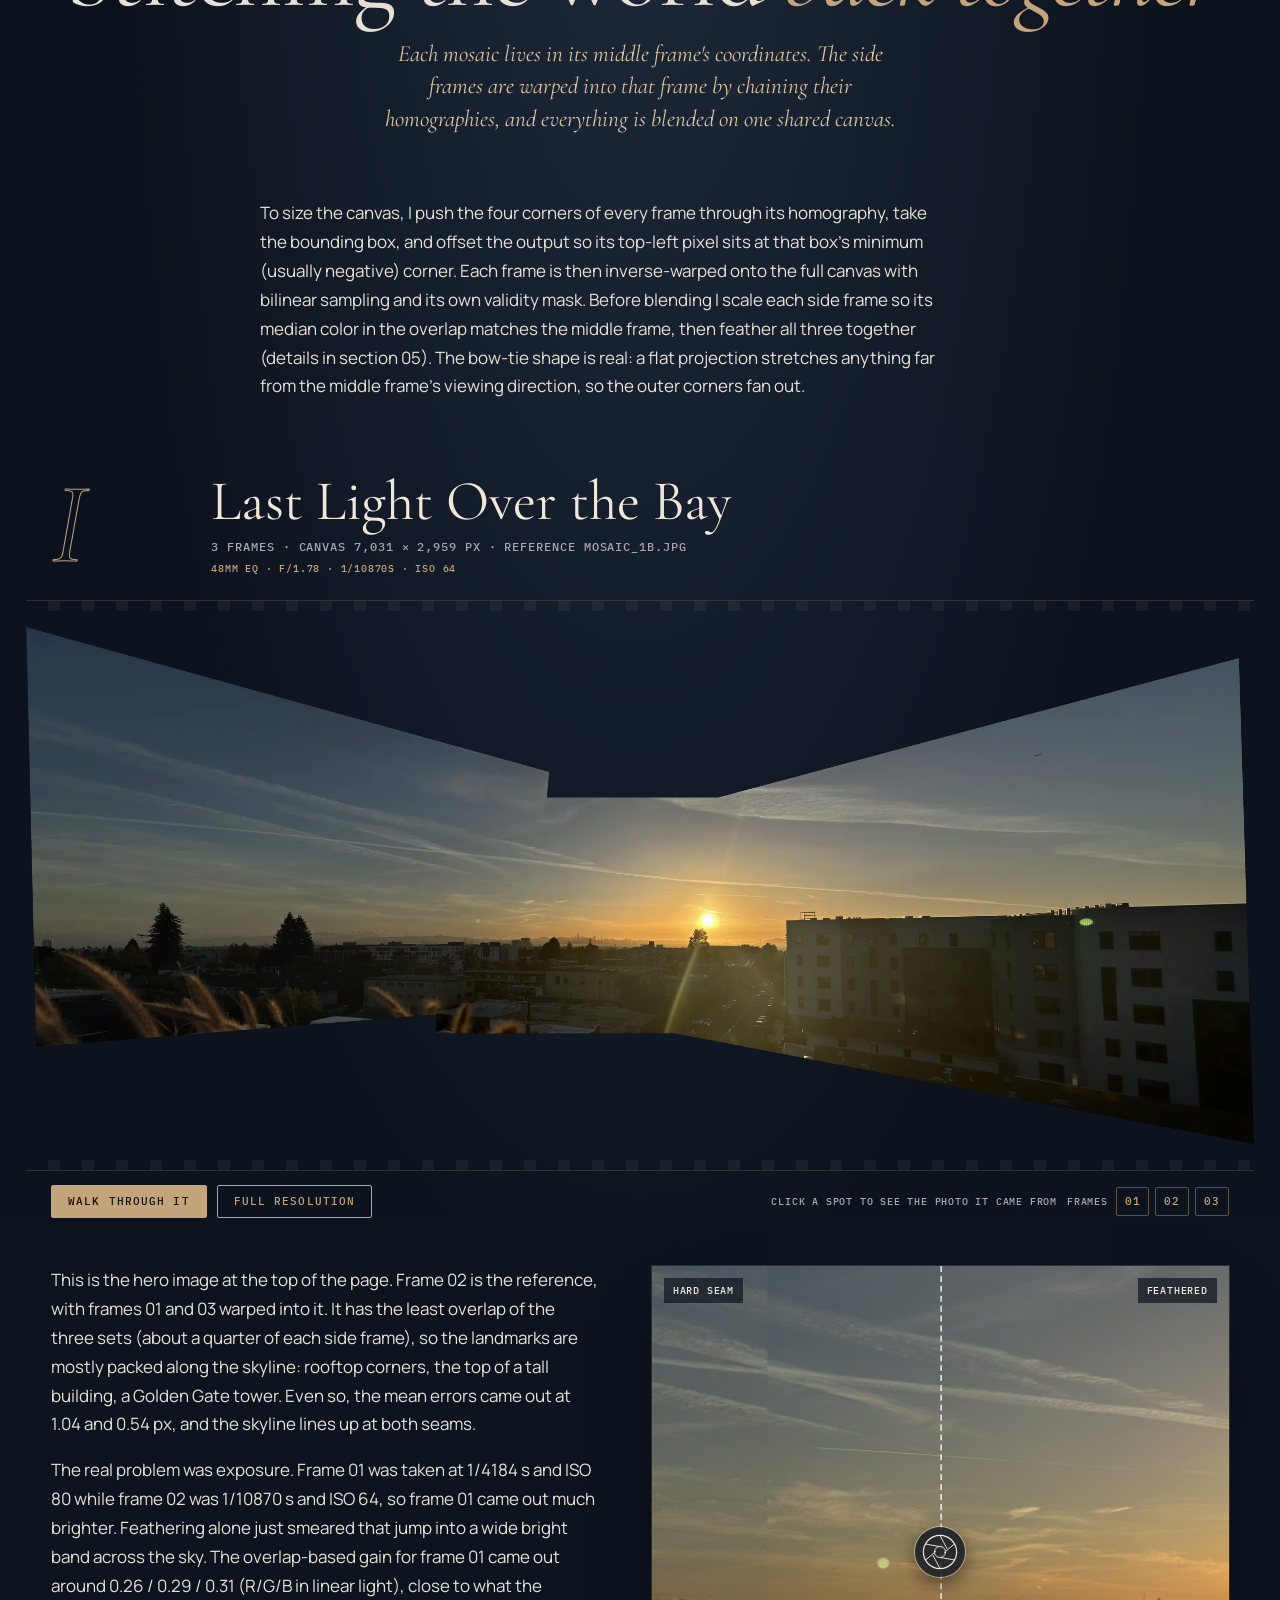
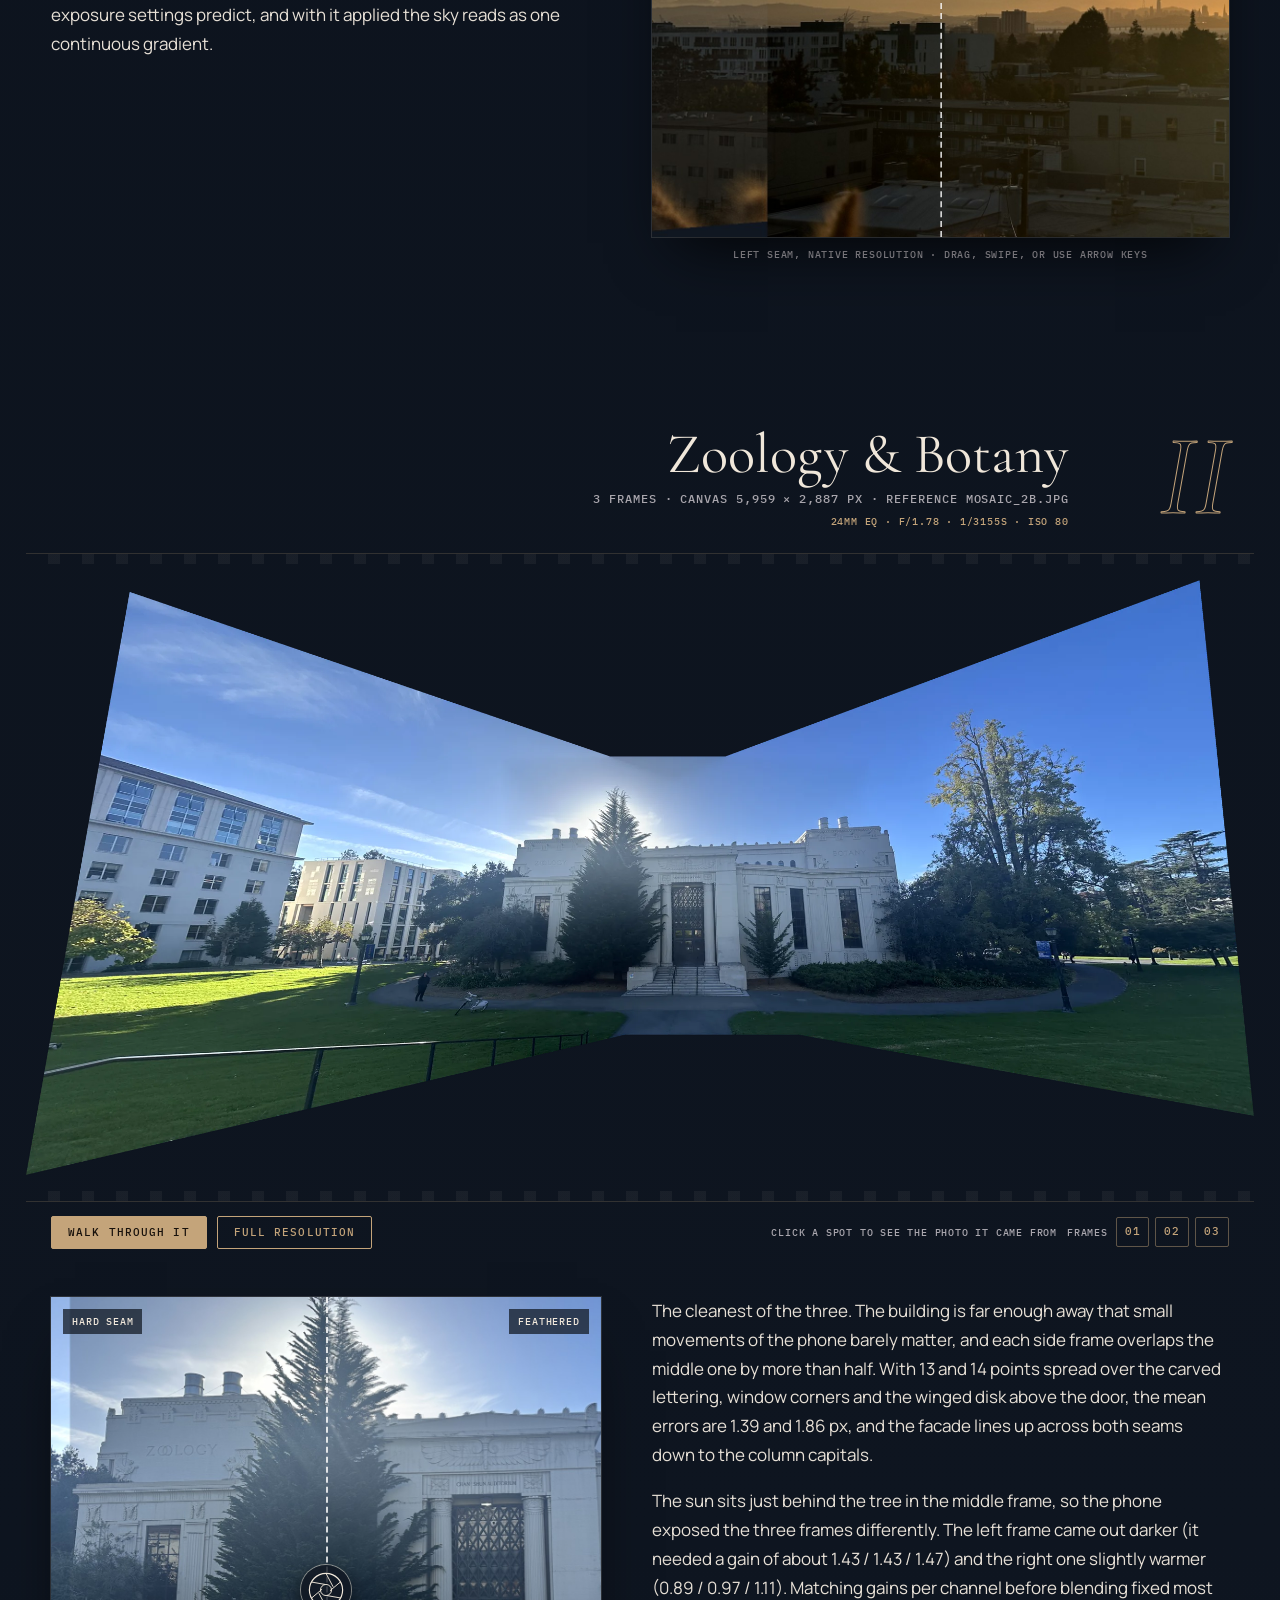
==== commit 3481ae71: "add links to other cs180 projects" ====
--- a/index.html
+++ b/index.html
@@ -40,6 +40,15 @@
 
 <a class="skip" href="#fragments">Skip to the project</a>
 
+<nav class="projbar" aria-label="CS180 projects">
+  <span class="projbar__label mono">CS180</span>
+  <a href="https://sane24.github.io/Brand-New-Zoom/"><b>00</b> Brand New Zoom</a>
+  <a href="https://sane24.github.io/Russian-Doll-Pyramid/"><b>01</b> Russian Doll Pyramid</a>
+  <a href="https://sane24.github.io/Twilight-Filter/"><b>02</b> Twilight Filter</a>
+  <a href="https://sane24.github.io/flow-of-water/"><b>03</b> Flow of Water</a>
+  <a href="https://sane24.github.io/mosaic-of-memories/" aria-current="page"><b>04A</b> Mosaic of Memories</a>
+</nav>
+
 <header class="topbar">
   <a class="brand" href="#top" aria-label="Mosaic of Memories, back to top">
     <svg class="brand__reel" aria-hidden="true"><use href="#reel"/></svg>
--- a/assets/styles.css
+++ b/assets/styles.css
@@ -1002,3 +1002,19 @@
 .plate { overflow: hidden; }
 .plate.is-revealing { overflow: visible; }
 .plate > .reveal__veil { overflow: hidden; }
+
+/* links to the other CS180 projects */
+.projbar { display: flex; align-items: center; gap: 2px; overflow-x: auto; scrollbar-width: none; padding: 7px var(--gutter); background: #07090d; border-bottom: 1px solid rgba(196, 164, 122, .12); white-space: nowrap; }
+.projbar::-webkit-scrollbar { display: none; }
+.projbar__label { color: var(--muted); font-size: 10px; margin-right: 10px; }
+.projbar a { font: 500 10.5px/1 var(--mono); letter-spacing: .06em; text-transform: uppercase; color: var(--muted); text-decoration: none; padding: 6px 9px; border-radius: 2px; transition: color .25s, background .25s; }
+.projbar a b { color: #e7a23a; font-weight: 500; margin-right: 5px; }
+.projbar a:hover { color: var(--ivory); background: rgba(196, 164, 122, .1); }
+.projbar a[aria-current="page"] { color: #17110c; background: var(--gold); }
+.projbar a[aria-current="page"] b { color: #17110c; }
+@media print {
+  .projbar { display: flex !important; flex-wrap: wrap; background: #fff; border-bottom: .3mm solid #ccc; padding: 0 0 2mm; margin-bottom: 3mm; }
+  .projbar a { color: #333 !important; padding: 1mm 2mm; font-size: 7.5pt; }
+  .projbar a b { color: #7b3547; }
+  .projbar a[aria-current="page"] { background: #eee; }
+}
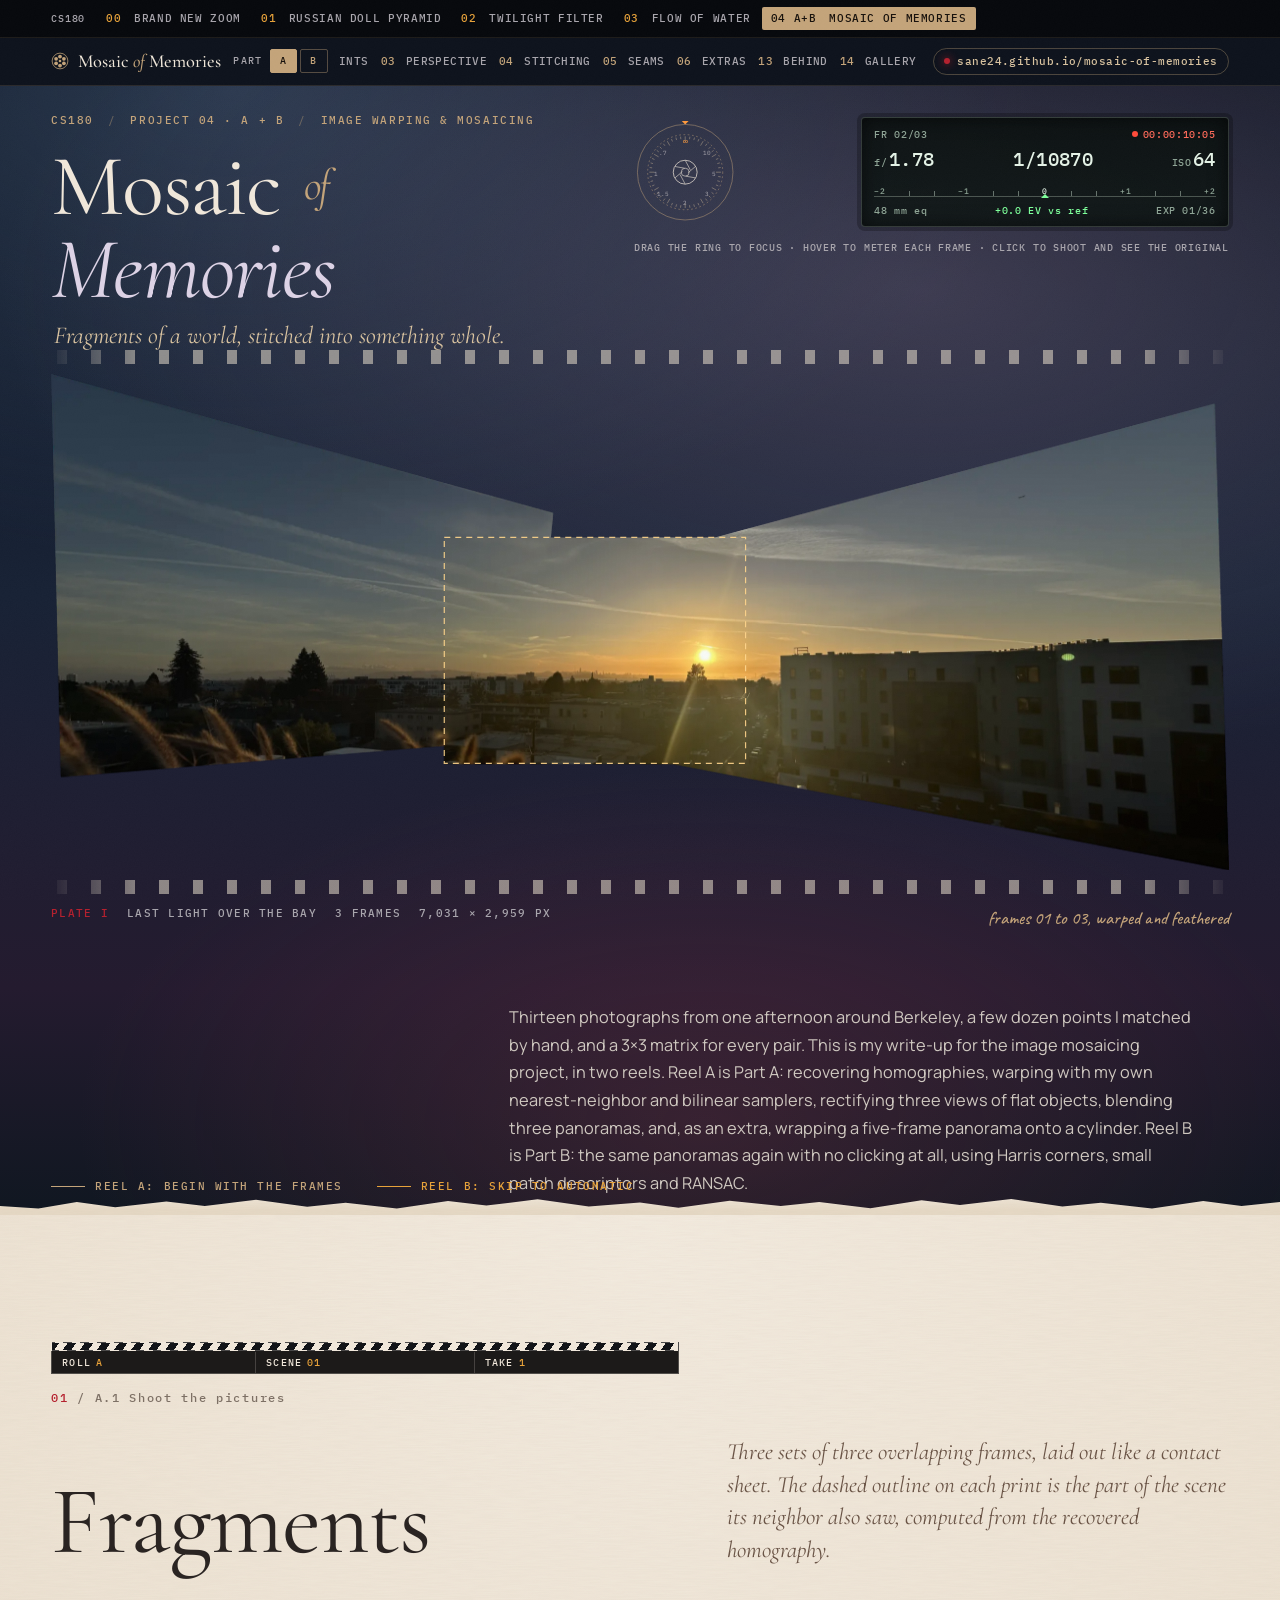
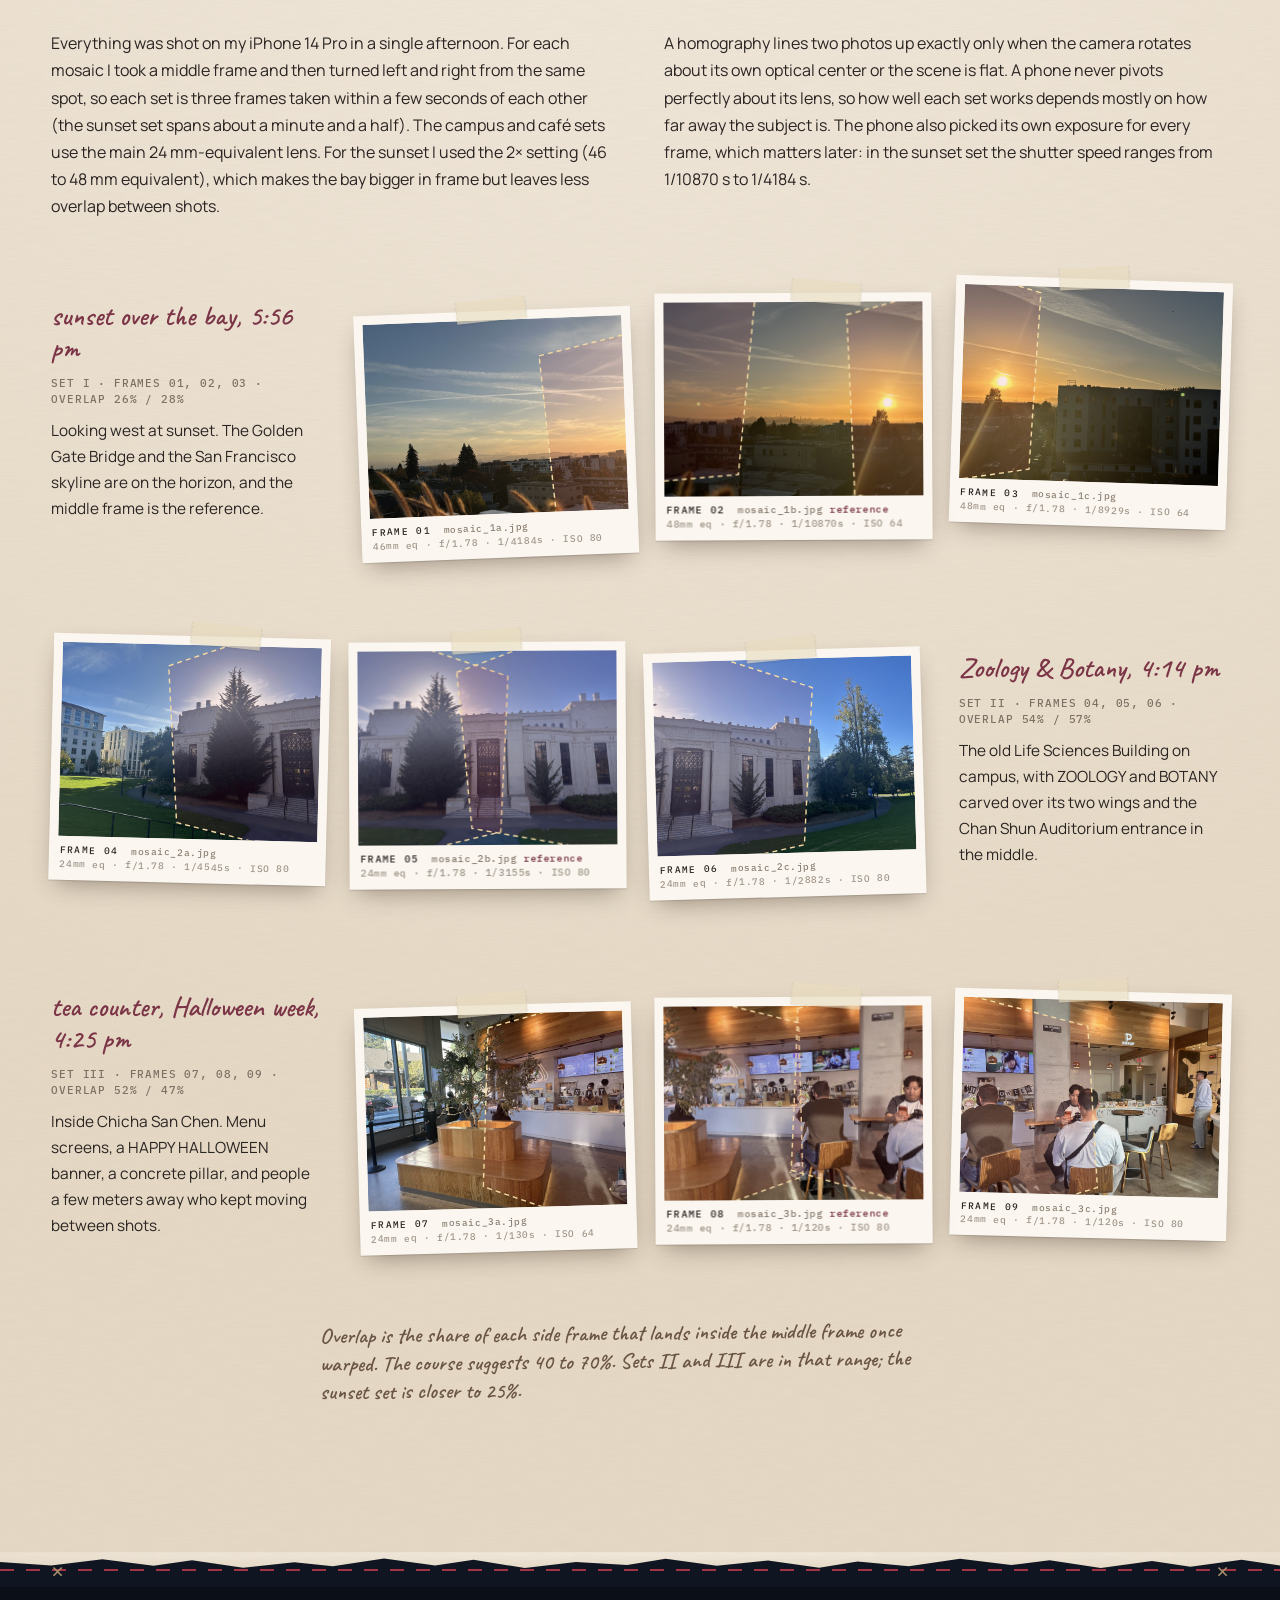
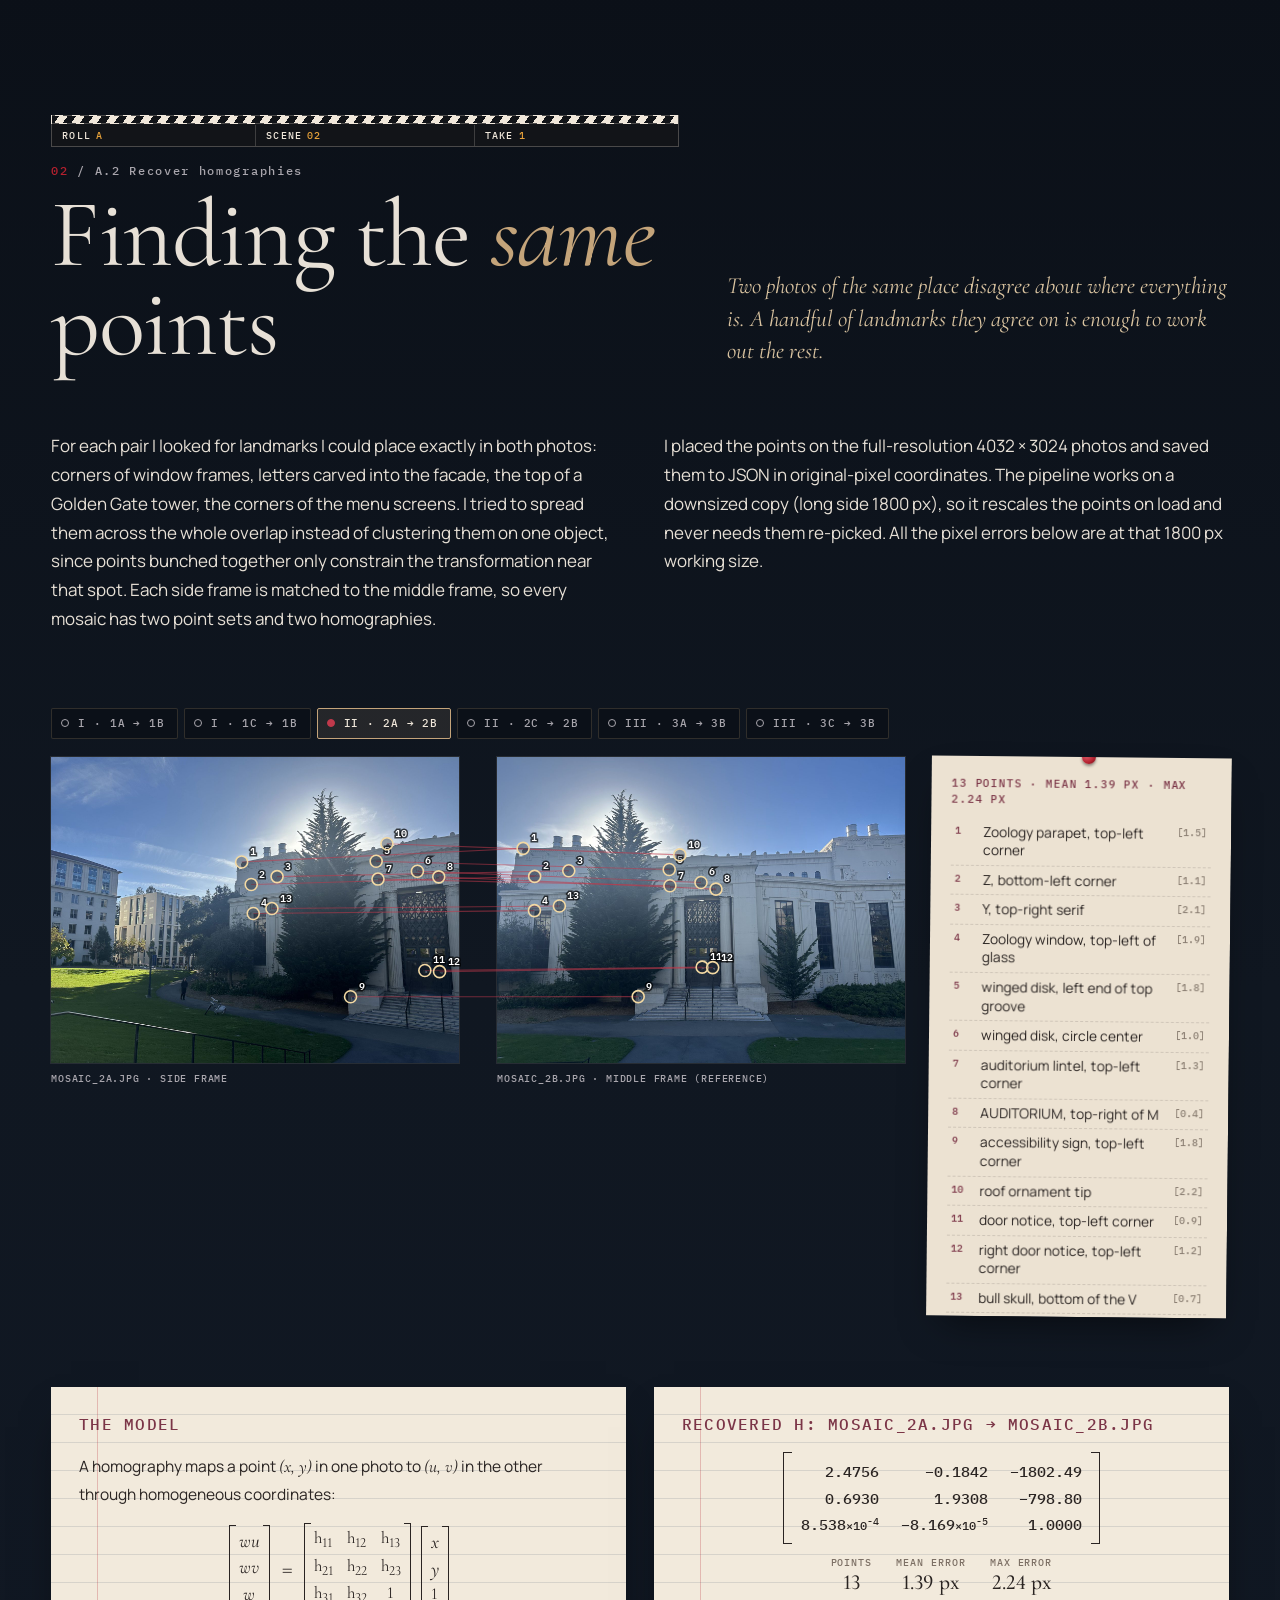
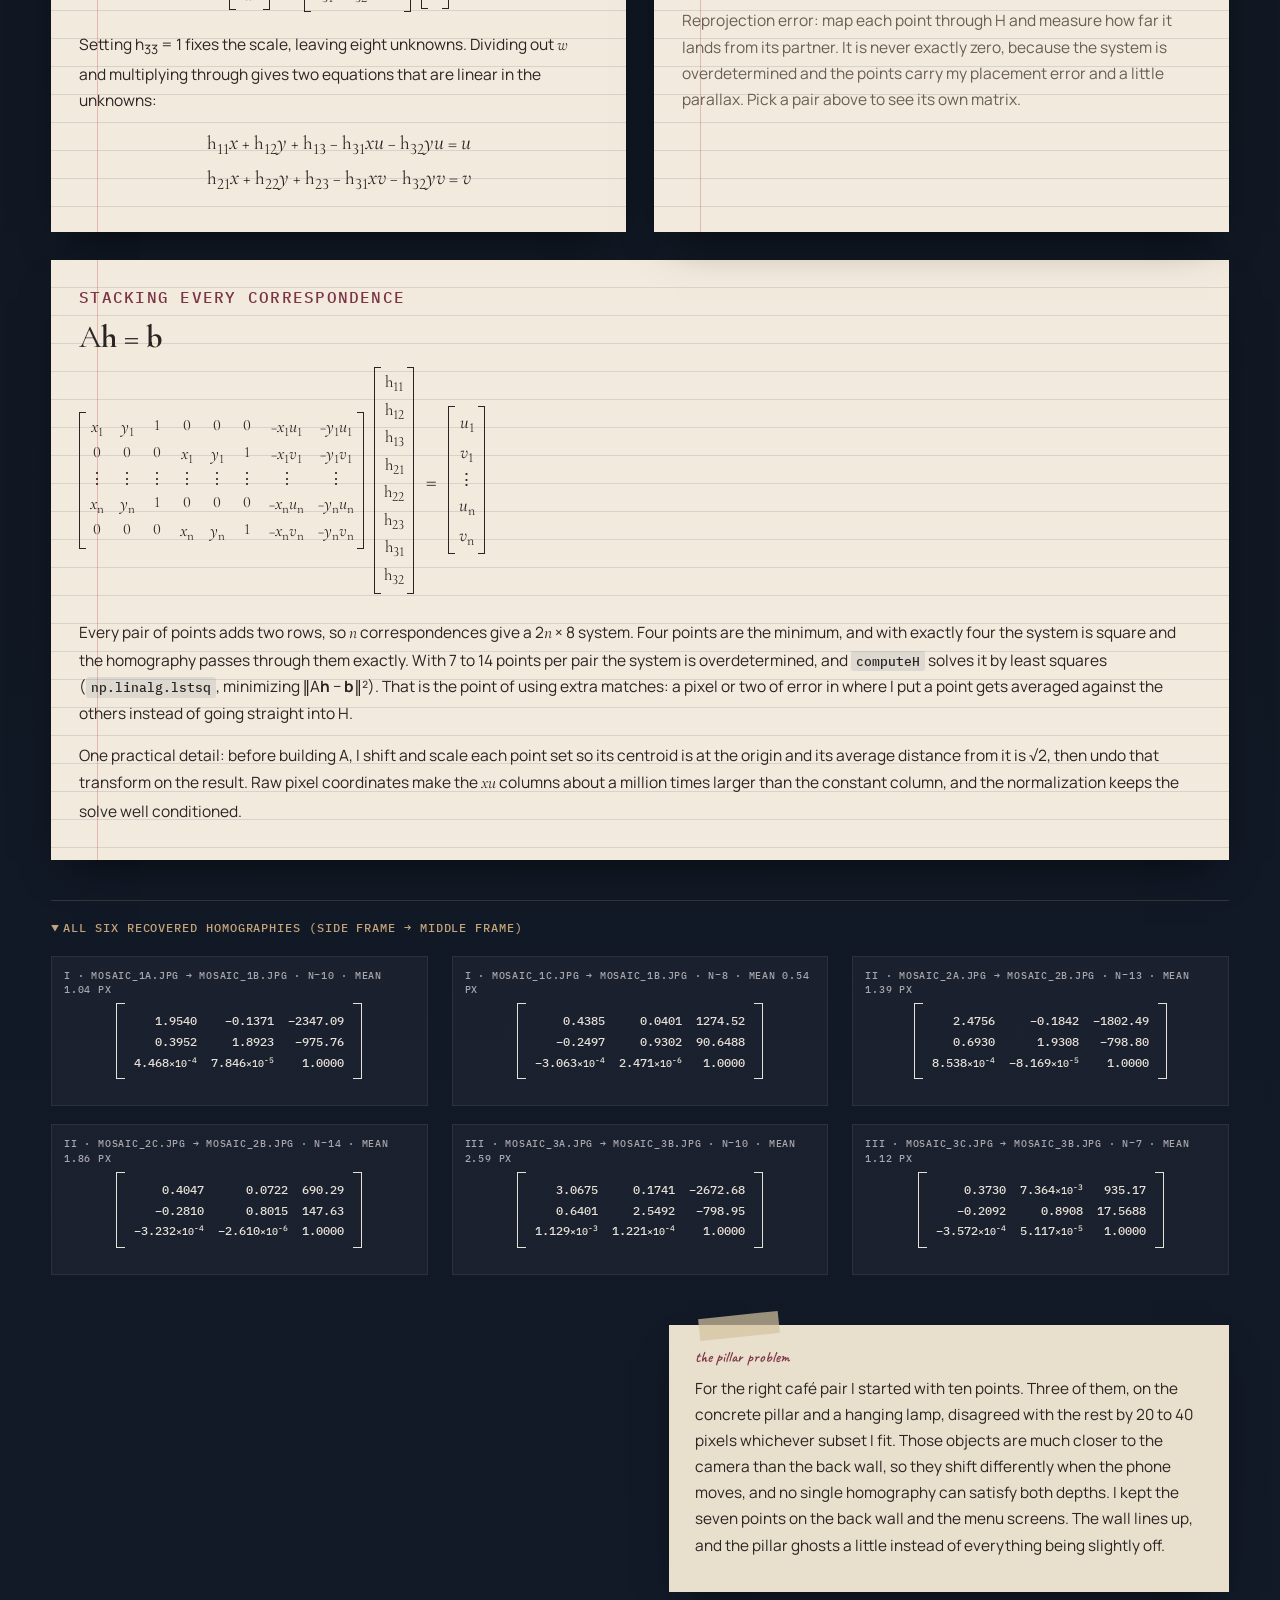
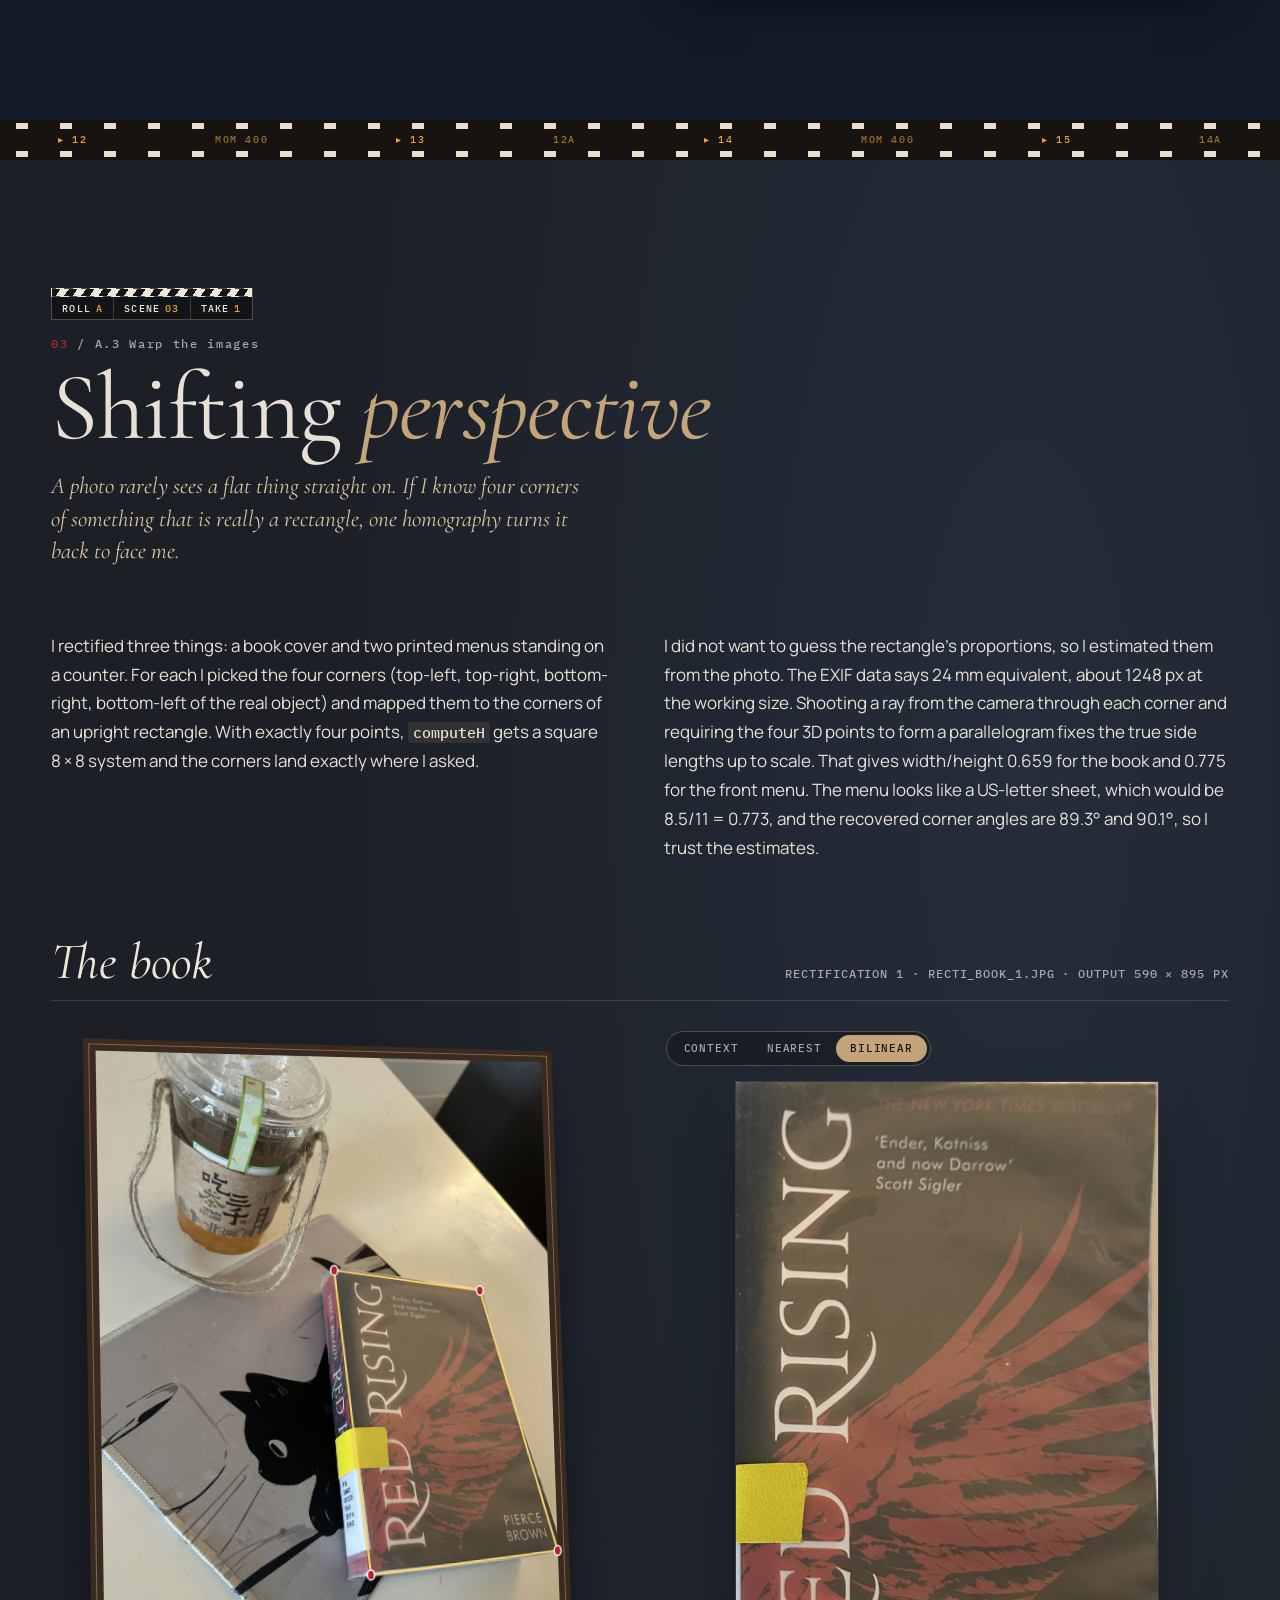
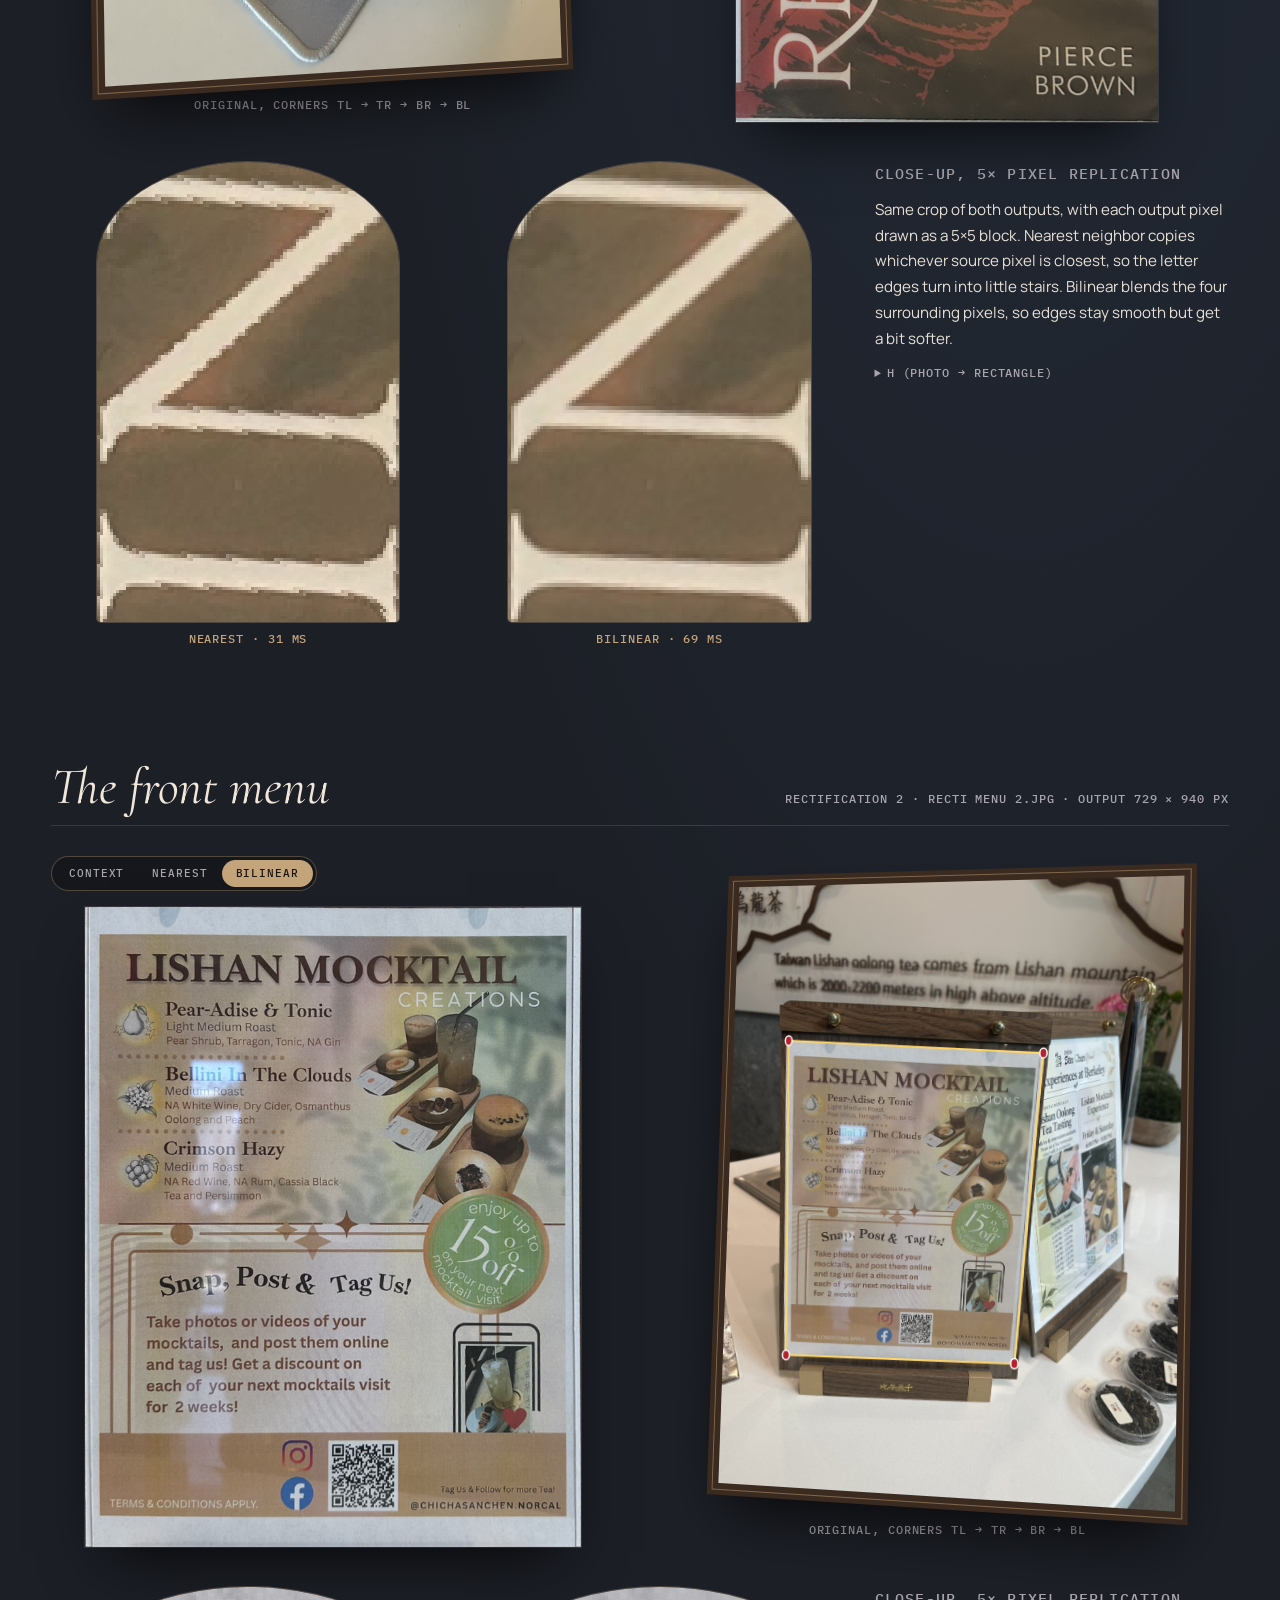
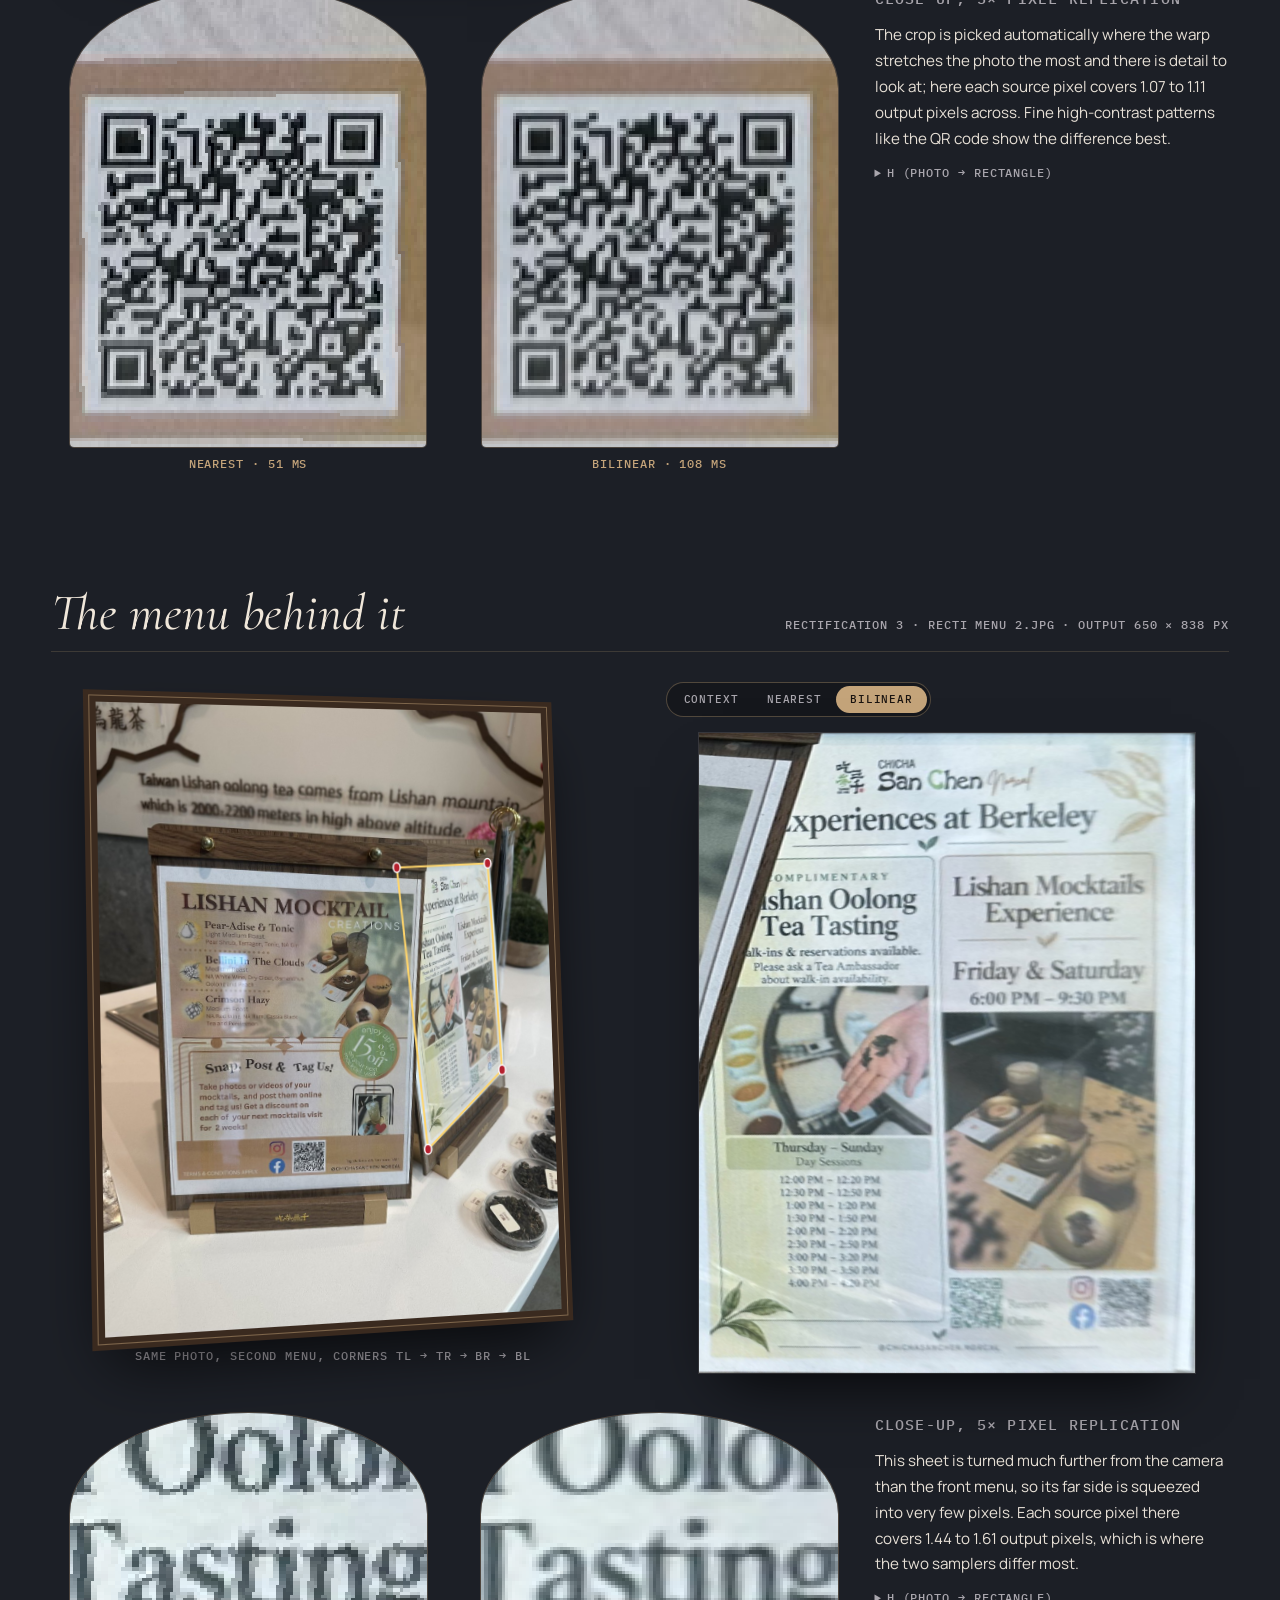
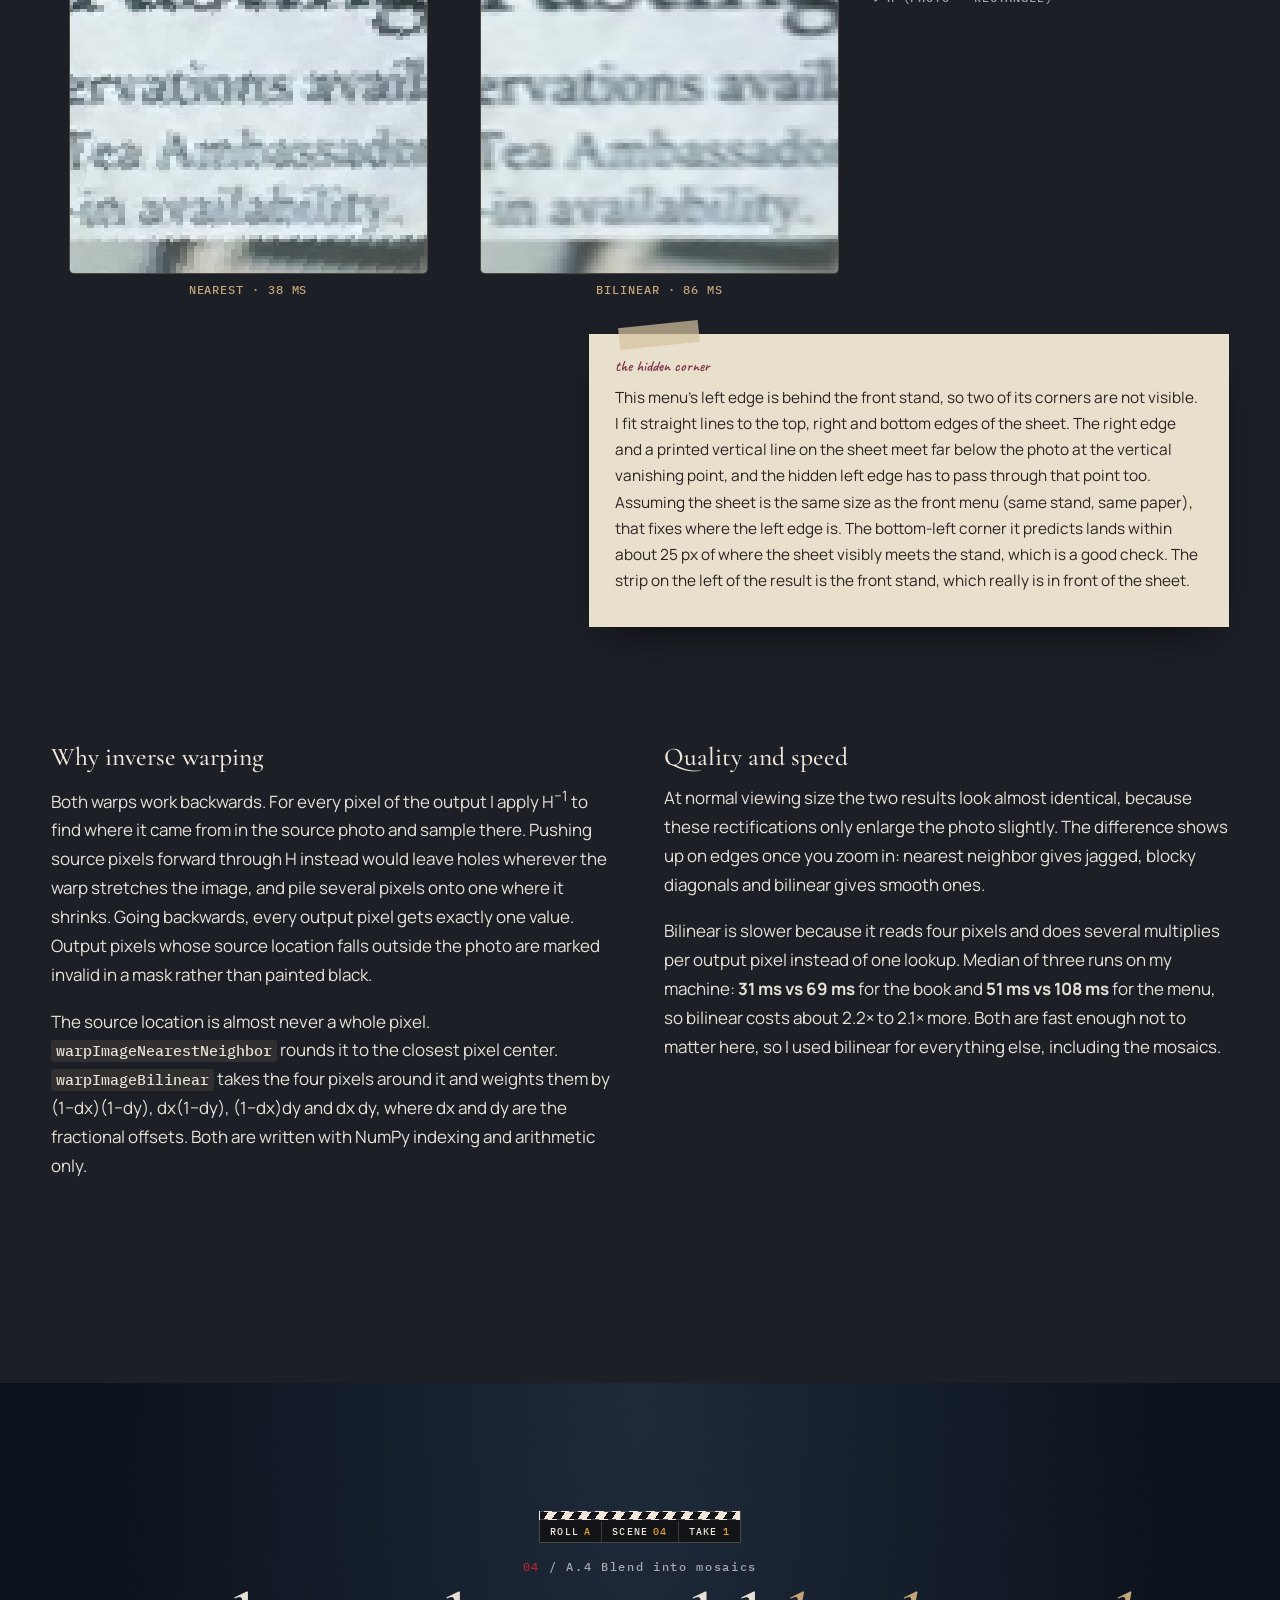
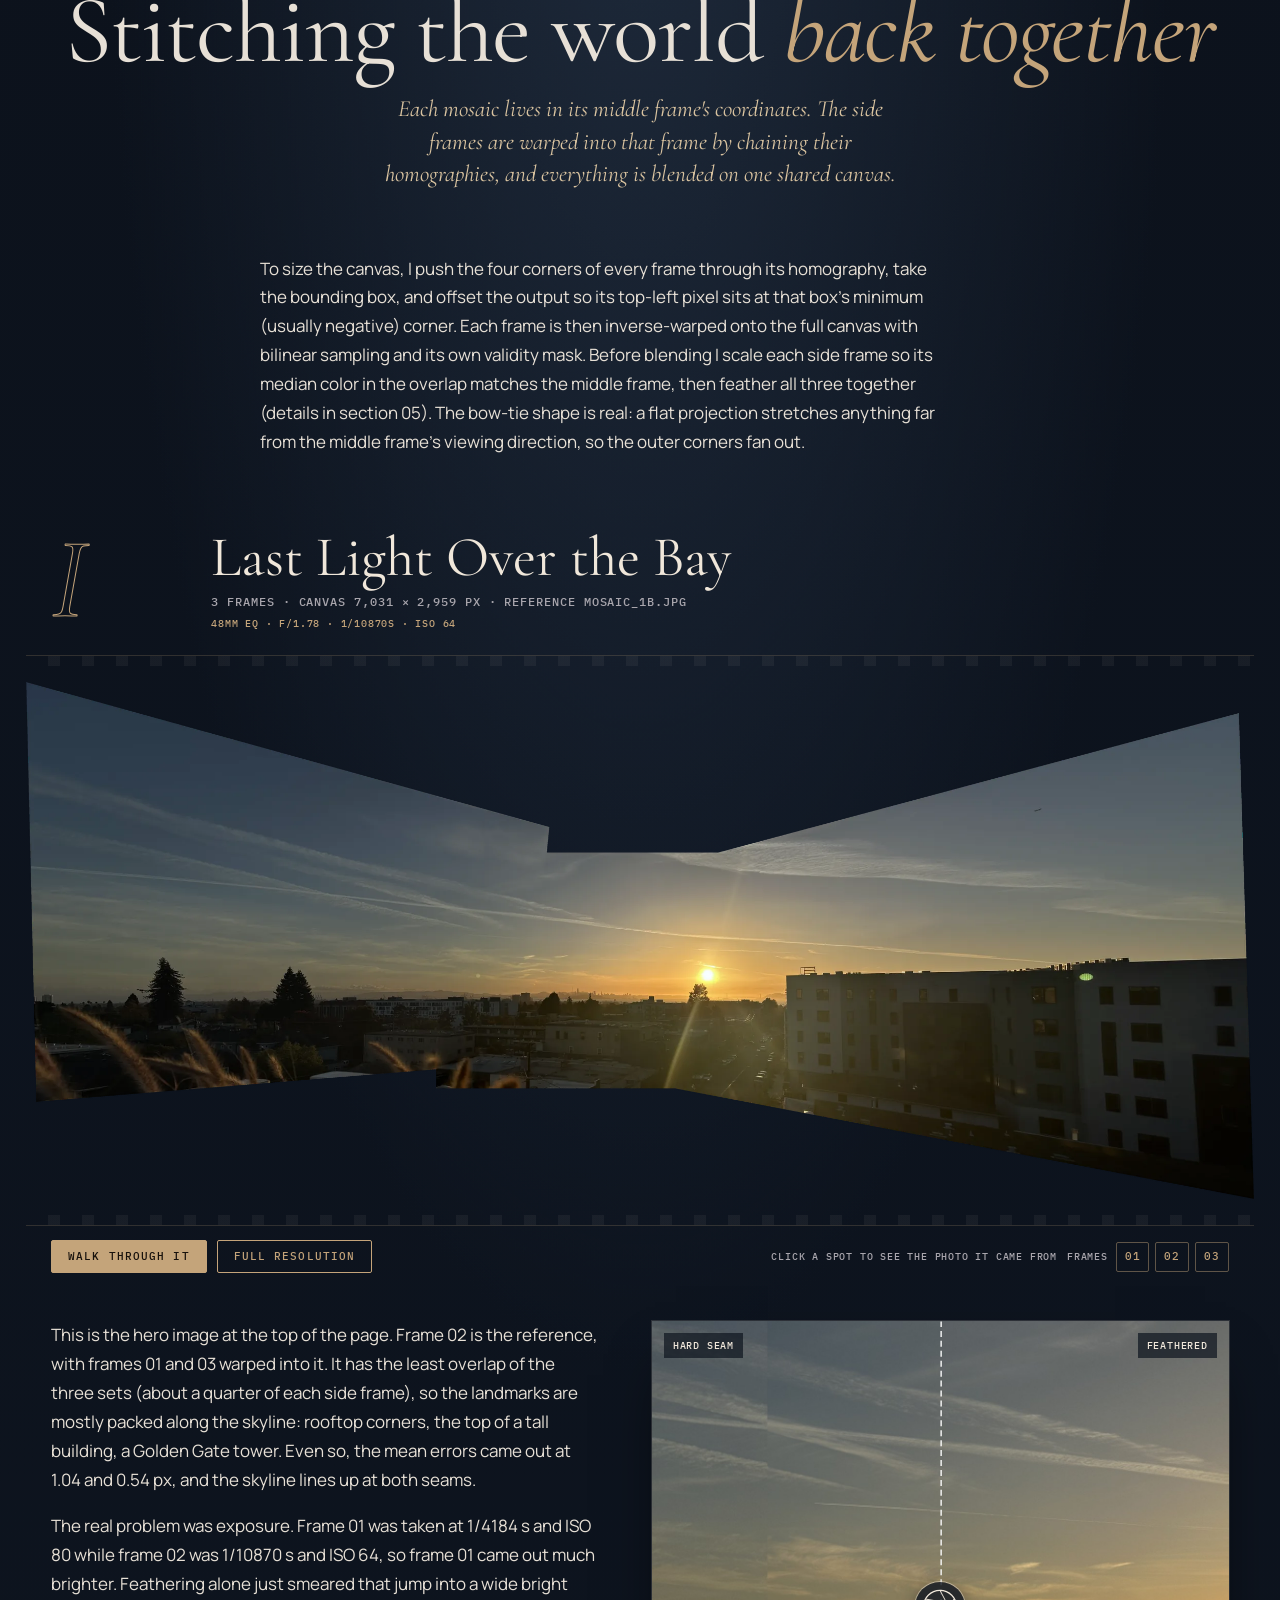
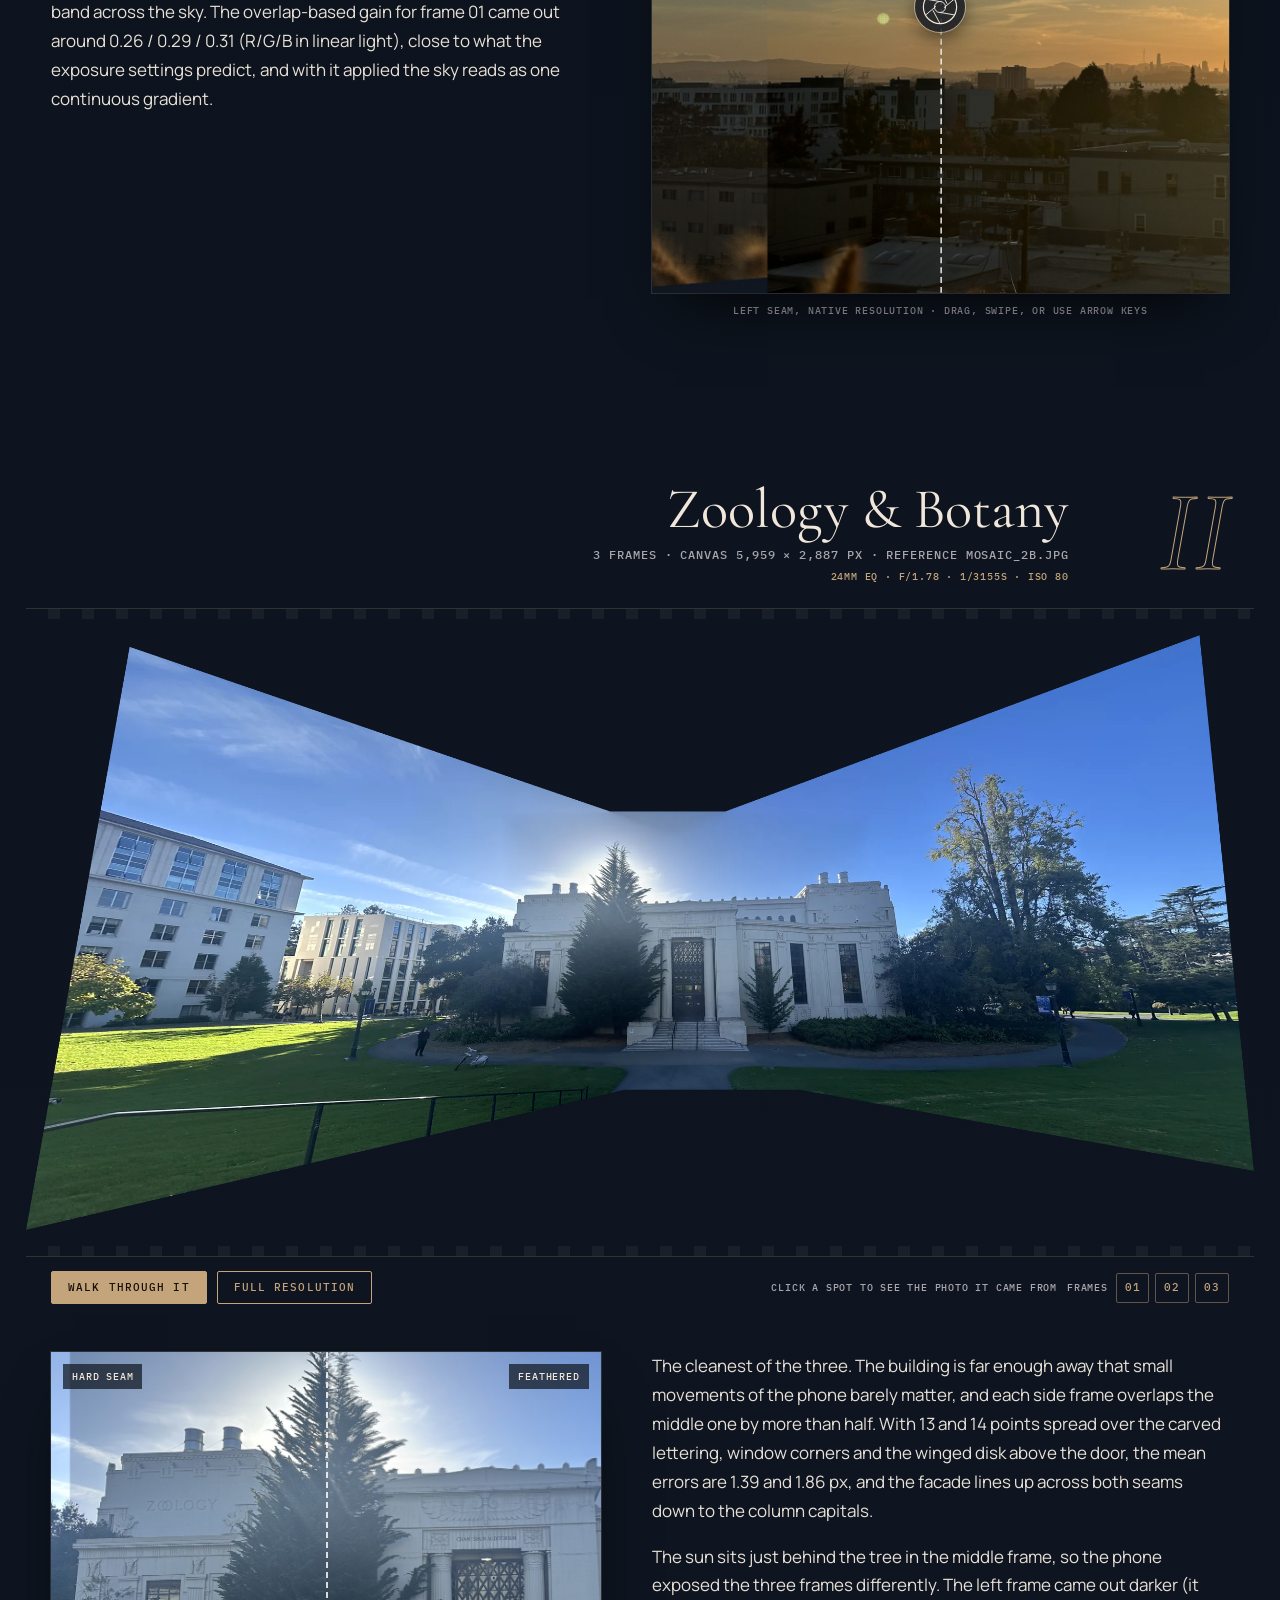
==== commit 89a4a89e: "rebuild site" ====
--- a/index.html
+++ b/index.html
@@ -4,7 +4,7 @@
 <meta charset="utf-8">
 <meta name="viewport" content="width=device-width, initial-scale=1">
 <title>Mosaic of Memories</title>
-<meta name="description" content="CS180 Project 4A: image warping and mosaicing. Manual homographies, inverse warping, perspective rectification and feathered photo mosaics.">
+<meta name="description" content="CS180 Project 4: image warping and mosaicing by hand (Part A), then feature matching for autostitching with Harris corners, ANMS, patch descriptors and RANSAC (Part B).">
 <meta name="color-scheme" content="dark light">
 <link rel="canonical" href="https://sane24.github.io/mosaic-of-memories/">
 <link rel="icon" href="assets/reel.svg" type="image/svg+xml">
@@ -46,7 +46,7 @@
   <a href="https://sane24.github.io/Russian-Doll-Pyramid/"><b>01</b> Russian Doll Pyramid</a>
   <a href="https://sane24.github.io/Twilight-Filter/"><b>02</b> Twilight Filter</a>
   <a href="https://sane24.github.io/flow-of-water/"><b>03</b> Flow of Water</a>
-  <a href="https://sane24.github.io/mosaic-of-memories/" aria-current="page"><b>04A</b> Mosaic of Memories</a>
+  <a href="https://sane24.github.io/mosaic-of-memories/" aria-current="page"><b>04 A+B</b> Mosaic of Memories</a>
 </nav>
 
 <header class="topbar">
@@ -54,21 +54,33 @@
     <svg class="brand__reel" aria-hidden="true"><use href="#reel"/></svg>
     <span>Mosaic <i>of</i> Memories</span>
   </a>
+  <div class="reelswitch" role="group" aria-label="Part of the project">
+    <span>Part</span>
+    <a href="#fragments" data-reel="a" title="Part A (reel A): stitched by hand" aria-label="Part A, stitched by hand">A</a>
+    <a href="#reel-b" data-reel="b" title="Part B (reel B): stitched automatically" aria-label="Part B, stitched automatically">B</a>
+  </div>
   <nav class="topnav" aria-label="Sections">
-    <a href="#fragments"><b>01</b> Fragments</a>
-    <a href="#points"><b>02</b> Same points</a>
-    <a href="#perspective"><b>03</b> Perspective</a>
-    <a href="#stitching"><b>04</b> Stitching</a>
-    <a href="#seams"><b>05</b> Seams</a>
-    <a href="#extras"><b>06</b> Extras</a>
-    <a href="#behind"><b>07</b> Behind</a>
-    <a href="#gallery"><b>08</b> Gallery</a>
+    <a href="#fragments" data-part="a"><b>01</b> Fragments</a>
+    <a href="#points" data-part="a"><b>02</b> Same points</a>
+    <a href="#perspective" data-part="a"><b>03</b> Perspective</a>
+    <a href="#stitching" data-part="a"><b>04</b> Stitching</a>
+    <a href="#seams" data-part="a"><b>05</b> Seams</a>
+    <a href="#extras" data-part="a"><b>06</b> Extras</a>
+    <a href="#corners" data-part="b"><b>07</b> Corners</a>
+    <a href="#descriptors" data-part="b"><b>08</b> Patches</a>
+    <a href="#matching" data-part="b"><b>09</b> Matches</a>
+    <a href="#ransac" data-part="b"><b>10</b> RANSAC</a>
+    <a href="#automatic" data-part="b"><b>11</b> No hands</a>
+    <a href="#shoebox" data-part="b"><b>12</b> Shoebox</a>
+    <a href="#behind"><b>13</b> Behind</a>
+    <a href="#gallery"><b>14</b> Gallery</a>
   </nav>
   <span class="counter mono" aria-hidden="true"><svg><use href="#reel"/></svg><b data-counter>FR 000</b></span>
   <a class="permalink" href="https://sane24.github.io/mosaic-of-memories/"><span class="permalink__dot" aria-hidden="true"></span>sane24.github.io/mosaic-of-memories</a>
 </header>
 
-<main id="part-a" data-part="a">
+<main>
+<div id="part-a" data-part="a">
 
 <!-- ===================================================== 00 · OPENING -->
 <section class="hero" aria-labelledby="title">
@@ -76,7 +88,7 @@
   <div class="hero__top">
     <div class="hero__left">
       <div class="hero__meta">
-        <span>CS180</span><span>Project 04A</span><span>Image Warping &amp; Mosaicing</span>
+        <span>CS180</span><span>Project 04 &middot; A + B</span><span>Image Warping &amp; Mosaicing</span>
       </div>
       <p class="print-url">Website: <a href="https://sane24.github.io/mosaic-of-memories/">https://sane24.github.io/mosaic-of-memories/</a></p>
       <h1 id="title" class="hero__title">
@@ -137,10 +149,10 @@
   </figure>
 
   <div class="hero__intro">
-    <p>Thirteen photographs from one afternoon around Berkeley, a few dozen points I matched by hand, and a 3&times;3 matrix for every pair. This is my write-up for Part A of the image mosaicing project: recovering homographies, warping with my own nearest-neighbor and bilinear samplers, rectifying three views of flat objects, blending three panoramas, and, as an extra, wrapping a five-frame panorama onto a cylinder.</p>
-  </div>
-
-  <a class="hero__scroll" href="#fragments">Begin with the frames</a>
+    <p>Thirteen photographs from one afternoon around Berkeley, a few dozen points I matched by hand, and a 3&times;3 matrix for every pair. This is my write-up for the image mosaicing project, in two reels. Reel A is Part A: recovering homographies, warping with my own nearest-neighbor and bilinear samplers, rectifying three views of flat objects, blending three panoramas, and, as an extra, wrapping a five-frame panorama onto a cylinder. Reel B is Part B: the same panoramas again with no clicking at all, using Harris corners, small patch descriptors and RANSAC.</p>
+  </div>
+
+  <div class="hero__links"><a class="hero__scroll" href="#fragments">Reel A: begin with the frames</a><a class="hero__scroll hero__scroll--b" href="#reel-b">Reel B: skip to automatic</a></div>
 </section>
 
 <!-- ===================================================== 01 · FRAGMENTS -->
@@ -463,6 +475,7 @@
 
   <div class="prose prose--narrow">
     <p>To size the canvas, I push the four corners of every frame through its homography, take the bounding box, and offset the output so its top-left pixel sits at that box's minimum (usually negative) corner. Each frame is then inverse-warped onto the full canvas with bilinear sampling and its own validity mask. Before blending I scale each side frame so its median color in the overlap matches the middle frame, then feather all three together (details in section 05). The bow-tie shape is real: a flat projection stretches anything far from the middle frame's viewing direction, so the outer corners fan out.</p>
+    <p class="live-only">On the live site each close-up below is a draggable before/after slider, and clicking any panorama reveals the original photo behind that spot. The printed version shows the two close-ups side by side.</p>
   </div>
 
   <!-- PLATE I -->
@@ -590,7 +603,6 @@
       <figure><img src="assets/img/mosaic3_detail_feather.jpg" alt="Feathered close-up." loading="lazy"><figcaption>Feathered</figcaption></figure>
     </div>
   </article>
-  <p class="live-only live-only--center">On the live site each close-up is a draggable before/after slider, and clicking any panorama reveals the original photo behind that spot.</p>
 </section>
 
 <div class="film-edge" aria-hidden="true"><span>&#9656; 24</span><span>MOM 400</span><span>&#9656; 25</span><span>24A</span><span>&#9656; 26</span><span>MOM 400</span><span>&#9656; 27</span><span>26A</span></div>
@@ -767,11 +779,452 @@
   </div>
 </section>
 
-<!-- ===================================================== 07 · BEHIND -->
+</div>
+
+<div id="part-b" data-part="b">
+
+<!-- ===================================================== REEL B -->
+<section id="reel-b" class="reelcard" aria-labelledby="h-reelb">
+  <div class="reelcard__leader" aria-hidden="true"><span>END OF REEL A</span><i></i><i></i><i></i><span>REEL B &middot; HEADS</span></div>
+  <p class="mono reelcard__meta">CS180 &middot; Project 04B &middot; Feature Matching for Autostitching</p>
+  <h2 id="h-reelb">Reel B: <i>no hands</i></h2>
+  <p class="reelcard__lede">The same nine frames, stitched again. In reel A I picked every matching point myself. Here the code finds its own corners, describes them, matches them, votes out the bad matches, and hands the homography to the same warping and blending code as before.</p>
+  <ol class="funnel" aria-label="What happens to one pair of photos, plate II left pair">
+    <li><b>63,606</b><span>local maxima of corner strength in frame 04</span></li>
+    <li><b>13,074</b><span>above the strength threshold</span></li>
+    <li><b>2,000</b><span>kept by ANMS</span></li>
+    <li><b>317</b><span>matches after the ratio test</span></li>
+    <li><b>235</b><span>agree under RANSAC</span></li>
+    <li><b>1</b><span>homography</span></li>
+  </ol>
+  <p class="mono reelcard__note">plate II, left pair &middot; mosaic_2a.jpg &rarr; mosaic_2b.jpg &middot; every number on this reel is read from the pipeline's output</p>
+</section>
+
+<!-- ===================================================== 07 · CORNERS -->
+<section id="corners" class="sheet sheet--night" aria-labelledby="h-corners">
+  <header class="sec-head sec-head--split">
+    <p class="sec-num">07 <span>/ B.1 Harris corners and ANMS</span></p>
+    <h2 id="h-corners">Corners worth <i>keeping</i></h2>
+    <p class="sec-lede">A corner is a spot that changes if you nudge the window in any direction. A photo has tens of thousands. I need a couple of thousand, and I need them spread out.</p>
+  </header>
+
+  <div class="prose prose--two">
+    <p>For detection I used the Harris code that comes with the assignment. It scores every pixel with a corner strength (det&nbsp;/&nbsp;trace of the smoothed gradient matrix, the same harmonic-mean measure the MOPS paper uses) and returns every local maximum in a 3&times;3 neighbourhood, leaving out a 20&nbsp;px border. On the 1800&nbsp;px middle frame of plate II that is 62,455 points, and most of them are noise in the sky and other flat areas. Like the paper, I only keep maxima above a strength threshold (0.01, with pixel values between 0 and 1). That leaves 15,060 corners.</p>
+    <p>Taking the 2,000 strongest would be the obvious next step, and it is a bad one. Corner strength follows contrast, so the strongest corners pile up on the backlit treetop and the iron window grille and leave the lawn and most of the facade empty. If the part of the photo that overlaps its neighbour happens to be a low-contrast area, there is nothing left there to match.</p>
+  </div>
+
+  <div class="cornerlab" data-cornerlab>
+    <div class="cornerlab__bar">
+      <div class="cornerlab__tabs" role="tablist" aria-label="Choose a photo" data-cl-tabs></div>
+      <div class="seg" role="group" aria-label="Which corners to show">
+        <button type="button" data-cl-mode="all" aria-pressed="false">All Harris</button>
+        <button type="button" data-cl-mode="strongest" aria-pressed="false">Strongest</button>
+        <button type="button" data-cl-mode="anms" aria-pressed="true">ANMS</button>
+      </div>
+    </div>
+    <div class="cornerlab__stage" data-cl-stage>
+      <img alt="" data-cl-photo>
+      <img alt="" class="cornerlab__all" data-cl-all>
+      <canvas data-cl-canvas aria-hidden="true"></canvas>
+      <span class="vf vf--tl"></span><span class="vf vf--tr"></span><span class="vf vf--bl"></span><span class="vf vf--br"></span>
+    </div>
+    <div class="cornerlab__dial">
+      <label class="mono" for="cl-n">points kept</label>
+      <input id="cl-n" class="lensring__input" type="range" min="50" max="2000" step="50" value="500" data-cl-n>
+      <p class="mono cornerlab__readout" data-cl-readout aria-live="polite"></p>
+    </div>
+    <p class="live-only">Interactive on the live site: switch between every Harris corner, the strongest N and the N chosen by ANMS, and change N. The static figure below shows the same three views.</p>
+  </div>
+
+  <figure class="static-figs static-figs--one static-figs--always"><img src="assets/img/b_mosaic2_corners.jpg" alt="Three views of the middle building frame: all Harris corners above the threshold, the strongest 2,000 clustered on the treetop and window grille, and the 2,000 chosen by ANMS spread evenly over the frame." loading="lazy"><figcaption>mosaic_2b.jpg: every Harris corner above the threshold, the 2,000 strongest, and the 2,000 kept by ANMS.</figcaption></figure>
+
+  <div class="math math--b">
+    <div class="math__card math__card--wide index-card">
+      <p class="mono card-label">adaptive non-maximal suppression</p>
+      <div class="eq eq--big">
+        <span><var>r</var><sub><var>i</var></sub> = min<sub><var>j</var></sub> &Vert;<b>x</b><sub><var>i</var></sub> &minus; <b>x</b><sub><var>j</var></sub>&Vert;</span>
+        <span class="eq__cond">over the corners <var>j</var> with &nbsp;<var>f</var>(<b>x</b><sub><var>i</var></sub>) &lt; 0.9 <var>f</var>(<b>x</b><sub><var>j</var></sub>)</span>
+      </div>
+      <p>Every corner gets a suppression radius <var>r</var><sub><var>i</var></sub>: the distance to the nearest corner that is clearly stronger, where clearly means that even 0.9 times its strength <var>f</var> still beats mine. The strongest corner in the photo has an infinite radius. A corner that is the best thing for 80&nbsp;px around has radius 80. A corner sitting right next to a stronger one has a radius of a few pixels. Keeping the 2,000 largest radii is the same as growing one suppression radius until exactly 2,000 corners survive, except that there is nothing to search for. In this frame that radius comes out at 15&nbsp;px.</p>
+      <p>In code, I sort the corners by strength first. Then the corners allowed to suppress corner <var>i</var> are simply the start of the list, and the distances can be computed in blocks with NumPy. The caf&eacute; frames have between 23,511 and 28,640 corners above the threshold and still take only a few seconds each.</p>
+    </div>
+  </div>
+
+  <div class="tally" aria-label="Corners per frame">
+    <p class="mono tally__label">corners above threshold &rarr; kept by ANMS (final radius)</p>
+    <ul>
+      <li><b>01</b> 8,439 &rarr; 2,000 <span>10 px</span></li>
+      <li><b>02</b> 2,697 &rarr; 2,000 <span>5 px</span></li>
+      <li><b>03</b> 1,740 &rarr; 1,740 <span>2 px</span></li>
+      <li><b>04</b> 13,074 &rarr; 2,000 <span>15 px</span></li>
+      <li><b>05</b> 15,060 &rarr; 2,000 <span>15 px</span></li>
+      <li><b>06</b> 19,553 &rarr; 2,000 <span>16 px</span></li>
+      <li><b>07</b> 28,640 &rarr; 2,000 <span>19 px</span></li>
+      <li><b>08</b> 24,994 &rarr; 2,000 <span>18 px</span></li>
+      <li><b>09</b> 23,511 &rarr; 2,000 <span>18 px</span></li>
+    </ul>
+    <p class="small">Frames 02 and 03 were exposed for the sun, so most of the picture is nearly black and only a few thousand corners clear the threshold. There ANMS has little or nothing to suppress. The textured frames are where it matters.</p>
+  </div>
+</section>
+
+<!-- ===================================================== 08 · DESCRIPTORS -->
+<section id="descriptors" class="sheet sheet--paper" aria-labelledby="h-desc">
+  <div class="sheet__edge sheet__edge--top" aria-hidden="true"></div>
+  <header class="sec-head sec-head--split">
+    <p class="sec-num">08 <span>/ B.2 Feature descriptors</span></p>
+    <h2 id="h-desc">A corner's <i>fingerprint</i></h2>
+    <p class="sec-lede">To find the same corner in another photo I need something to compare. Each corner gets a tiny 8 by 8 picture of its neighbourhood.</p>
+  </header>
+
+  <div class="prose prose--two">
+    <p>Around every kept corner I take a 40&times;40&nbsp;px window from a blurred grayscale copy of the photo and read one sample every 5&nbsp;px. That gives an 8&times;8 patch, 64 numbers. The blur (a Gaussian with &sigma;&nbsp;=&nbsp;2.5&nbsp;px) is the important part. Reading every fifth pixel of a sharp image would alias, and a soft, low-frequency patch barely changes when the detector puts the corner a pixel or two off in the other photo. The patches are axis-aligned with no rotation handling, which works here because I held the phone level for every frame.</p>
+    <p>Each patch is then normalized to zero mean and unit standard deviation. Subtracting the mean removes brightness, dividing by the spread removes contrast, so the same spot still matches when the two photos were exposed differently. In the sunset set frame 01 is about 1.7 stops brighter than frame 02, and its corners match anyway. Corners whose window would stick out of the image are dropped, and so are flat patches (standard deviation under 0.001), where dividing by almost nothing would only amplify noise.</p>
+  </div>
+
+  <div class="desclab" data-desclab>
+    <div class="desclab__bar">
+      <div class="cornerlab__tabs" role="tablist" aria-label="Choose a photo" data-dl-tabs></div>
+      <button type="button" class="btn" data-dl-shuffle>Print another sheet</button>
+    </div>
+    <div class="desclab__body">
+      <figure class="desclab__locator">
+        <div class="desclab__photo"><img alt="" data-dl-photo><canvas data-dl-canvas aria-hidden="true"></canvas></div>
+        <figcaption class="mono" data-dl-cap></figcaption>
+      </figure>
+      <ol class="desclab__sheet" data-dl-sheet aria-label="Twelve features: 40 by 40 window and 8 by 8 descriptor"></ol>
+    </div>
+    <p class="live-only">Interactive on the live site: a contact sheet of twelve random features that can be redrawn. The static figure below shows ten.</p>
+  </div>
+
+  <figure class="static-figs static-figs--one static-figs--always"><img src="assets/img/b_mosaic2_descriptors.jpg" alt="Ten features from the middle building frame. Top row: the 40 by 40 pixel window around each corner. Middle row: the same window after blurring. Bottom row: the normalized 8 by 8 descriptor." loading="lazy"><figcaption>Ten of the 2,000 features of mosaic_2b.jpg: the 40&times;40 window, the blurred window, and the normalized 8&times;8 descriptor sampled from it.</figcaption></figure>
+  <div class="sheet__edge sheet__edge--bottom" aria-hidden="true"></div>
+</section>
+
+<div class="stitch-rule" aria-hidden="true"></div>
+
+<!-- ===================================================== 09 · MATCHING -->
+<section id="matching" class="sheet sheet--charcoal" aria-labelledby="h-match">
+  <header class="sec-head sec-head--split">
+    <p class="sec-num">09 <span>/ B.3 Feature matching</span></p>
+    <h2 id="h-match">Asking for a <i>second opinion</i></h2>
+    <p class="sec-lede">The closest descriptor in the other photo is not automatically a match. What counts is how much closer it is than the runner-up.</p>
+  </header>
+
+  <div class="prose prose--two">
+    <p>For every descriptor in a side frame I compute the squared distance to every descriptor in the middle frame and pick out the nearest and the second nearest. The distance to the nearest one is a poor test by itself. A patch of sky or foliage is close to hundreds of other patches, while a distinctive corner can be a correct match at a fairly large distance. Lowe's idea, which the paper adopts, is to compare the best candidate with the second best. If the nearest neighbour is the right one, the runner-up is some unrelated patch and much further away. If the nearest neighbour is wrong, the two are about equally bad.</p>
+    <p>So a match is kept only when the ratio of the two squared distances, 1-NN over 2-NN, is below 0.6. In Figure 6b of the paper wrong matches are almost absent below a ratio of 0.4 and overtake the correct ones at about 0.65, so 0.6 sits just under the crossover. I also require the two features to be each other's nearest neighbour, which removes cases where several corners all pick the same partner.</p>
+  </div>
+
+  <div class="histo">
+    <figure class="histo__chart">
+      <svg viewBox="0 0 640 300" data-histo role="img" aria-label="Histogram of the 1-NN to 2-NN ratio for correct and incorrect nearest-neighbour pairs, with the threshold marked."></svg>
+      <figcaption class="mono"><span class="sw sw--ok"></span>correct &nbsp;<span class="sw sw--bad"></span>incorrect &nbsp;&middot;&nbsp; my version of the paper's Figure 6b, from 11,740 nearest-neighbour pairs</figcaption>
+    </figure>
+    <div class="prose">
+      <p>To check that threshold on my own photos I rebuilt the figure. Once the homographies were known, I labelled every nearest-neighbour pair in the six photo pairs as correct or incorrect: does the final homography send the corner to within 3&nbsp;px of its nearest neighbour? Only 1,462 of the 11,740 pairs are correct, because most corners lie outside the overlap and have no true partner at all.</p>
+      <p>The two distributions have the same shape as in the paper. With the threshold at 0.6, 79% of the correct pairs survive and 6.3% of the incorrect ones slip through. The ones that slip through are what RANSAC is for.</p>
+    </div>
+  </div>
+  <figure class="static-figs static-figs--one"><img src="assets/img/b_ratio_histogram.jpg" alt="Static version of the ratio histogram." loading="lazy"><figcaption>1-NN / 2-NN squared-error ratio for correct and incorrect nearest neighbours, all six pairs pooled.</figcaption></figure>
+
+  <div class="bench" data-bench="ratio">
+    <div class="bench__tabs" role="tablist" aria-label="Choose a photo pair" data-b-tabs></div>
+    <div class="bench__grid">
+      <div class="bench__stage" data-b-stage>
+        <figure><img alt="" data-b-img="a"><figcaption class="mono" data-b-cap="a"></figcaption></figure>
+        <figure><img alt="" data-b-img="b"><figcaption class="mono" data-b-cap="b"></figcaption></figure>
+        <canvas data-b-canvas aria-hidden="true"></canvas>
+      </div>
+      <aside class="bench__panel">
+        <label class="mono" for="bench-ratio">ratio threshold</label>
+        <input id="bench-ratio" class="lensring__input" type="range" min="20" max="95" step="1" value="60" data-b-ratio>
+        <p class="mono bench__stat" data-b-stat aria-live="polite"></p>
+        <p class="mono bench__key"><span class="sw sw--ok"></span>agrees with the final homography <span class="sw sw--bad"></span>does not</p>
+        <div class="loupe2" data-b-loupe hidden>
+          <div><canvas width="120" height="120" data-b-win="a"></canvas><canvas width="120" height="120" data-b-desc="a"></canvas></div>
+          <div><canvas width="120" height="120" data-b-win="b"></canvas><canvas width="120" height="120" data-b-desc="b"></canvas></div>
+          <p class="mono" data-b-loupecap></p>
+        </div>
+        <p class="bench__hint">Move the threshold and watch wrong matches flood in above 0.7. Hover or tap a match to compare the two windows and their descriptors.</p>
+      </aside>
+    </div>
+    <p class="live-only">Interactive on the live site: choose a pair, move the ratio threshold and inspect individual matches. Static match figures follow.</p>
+  </div>
+
+  <div class="static-figs static-figs--always static-figs--stack">
+    <figure><img src="assets/img/b_mosaic2_matches_1.jpg" alt="Matches between mosaic_2a.jpg and mosaic_2b.jpg after the ratio test, drawn as lines between the two photos." loading="lazy"><figcaption>mosaic_2a.jpg &rarr; mosaic_2b.jpg: 317 matches after the ratio test, before any geometric check.</figcaption></figure>
+    <figure><img src="assets/img/b_mosaic2_patches_1.jpg" alt="Ten matched features: the window in each photo and the two descriptors, which look nearly identical." loading="lazy"><figcaption>Ten of those matches up close: the 40&times;40 window in each photo, and the two descriptors that were compared.</figcaption></figure>
+  </div>
+</section>
+
+<div class="film-edge" aria-hidden="true"><span>&#9656; 30</span><span>MOM 400</span><span>&#9656; 31</span><span>30A</span><span>&#9656; 32</span><span>MOM 400</span><span>&#9656; 33</span><span>32A</span></div>
+
+<!-- ===================================================== 10 · RANSAC -->
+<section id="ransac" class="sheet sheet--plum" aria-labelledby="h-ransac">
+  <header class="sec-head sec-head--split">
+    <p class="sec-num">10 <span>/ B.4 RANSAC</span></p>
+    <h2 id="h-ransac">Letting the matches <i>vote</i></h2>
+    <p class="sec-lede">After the ratio test a good share of the matches is still wrong, and least squares listens to every one of them. RANSAC only listens to matches that agree with each other.</p>
+  </header>
+
+  <div class="ransac-grid">
+    <div class="index-card ransac-card">
+      <p class="mono card-label">4-point RANSAC, 5,000 rounds</p>
+      <ol class="steps">
+        <li>Pick four matches at random.</li>
+        <li>Skip the sample if two of its points coincide or three are nearly on a line, in either photo. Four such points do not pin down a homography.</li>
+        <li>Fit the exact homography through the four with <code>computeH</code> from Part A. If it sends any of its own four points behind the camera, throw it away too.</li>
+        <li>Send every matched corner through it and count the inliers: the matches that land within 3&nbsp;px of their partner.</li>
+        <li>Keep the largest inlier set seen so far.</li>
+      </ol>
+      <p>At the end, refit by least squares on all inliers of the winner (<code>computeH</code> again, now overdetermined), recount the inliers, and repeat until the set stops changing.</p>
+    </div>
+    <div class="prose">
+      <p>How many rounds are enough? If a fraction <var>w</var> of the matches is good, four random ones are all good with probability <var>w</var><sup>4</sup>, and the chance of never drawing a clean sample in <var>N</var> rounds is (1&nbsp;&minus;&nbsp;<var>w</var><sup>4</sup>)<sup><var>N</var></sup>. The hardest pair here is in the caf&eacute;, where only 31% of the matches end up as inliers. That needs about 484 rounds for 99% confidence. The building needs 13. I run 5,000 everywhere and fix the random seed, so rerunning the code gives the same mosaics.</p>
+      <table class="gains ransac-table">
+        <thead><tr><th>pair</th><th>matches</th><th>inliers</th><th>mean error</th><th>rounds for 99%</th></tr></thead>
+        <tbody>
+          <tr><td>I &middot; 01 &rarr; 02</td><td>237</td><td>202 (85%)</td><td>0.87 px</td><td>7</td></tr>
+          <tr><td>I &middot; 03 &rarr; 02</td><td>369</td><td>336 (91%)</td><td>0.87 px</td><td>4</td></tr>
+          <tr><td>II &middot; 04 &rarr; 05</td><td>317</td><td>235 (74%)</td><td>1.55 px</td><td>13</td></tr>
+          <tr><td>II &middot; 06 &rarr; 05</td><td>277</td><td>212 (77%)</td><td>1.55 px</td><td>11</td></tr>
+          <tr><td>III &middot; 07 &rarr; 08</td><td>157</td><td>49 (31%)</td><td>1.38 px</td><td>484</td></tr>
+          <tr><td>III &middot; 09 &rarr; 08</td><td>162</td><td>52 (32%)</td><td>1.07 px</td><td>432</td></tr>
+        </tbody>
+      </table>
+      <p class="small">Mean error is the distance, in pixels at the 1800&nbsp;px working size, between each inlier and where the final homography puts it.</p>
+    </div>
+  </div>
+
+  <div class="bench" data-bench="ransac">
+    <div class="bench__tabs" role="tablist" aria-label="Choose a photo pair" data-b-tabs></div>
+    <div class="bench__grid">
+      <div class="bench__stage" data-b-stage>
+        <figure><img alt="" data-b-img="a"><figcaption class="mono" data-b-cap="a"></figcaption></figure>
+        <figure><img alt="" data-b-img="b"><figcaption class="mono" data-b-cap="b"></figcaption></figure>
+        <canvas data-b-canvas aria-hidden="true"></canvas>
+      </div>
+      <aside class="bench__panel">
+        <div class="bench__btns">
+          <button type="button" class="btn" data-b-play>Replay RANSAC</button>
+          <button type="button" class="btn btn--ghost" data-b-prev aria-label="Previous improvement">&#8249;</button>
+          <button type="button" class="btn btn--ghost" data-b-next aria-label="Next improvement">&#8250;</button>
+        </div>
+        <p class="mono bench__stat" data-b-stat aria-live="polite"></p>
+        <p class="mono bench__key"><span class="sw sw--pick"></span>the four sampled matches <span class="sw sw--in"></span>inliers <span class="sw sw--bad"></span>outliers</p>
+        <div class="loupe2" data-b-loupe hidden>
+          <div><canvas width="120" height="120" data-b-win="a"></canvas><canvas width="120" height="120" data-b-desc="a"></canvas></div>
+          <div><canvas width="120" height="120" data-b-win="b"></canvas><canvas width="120" height="120" data-b-desc="b"></canvas></div>
+          <p class="mono" data-b-loupecap></p>
+        </div>
+        <p class="bench__hint">The replay steps through every round that beat the best so far, using the real samples my run drew, then shows the least-squares result.</p>
+      </aside>
+    </div>
+    <p class="live-only">Interactive on the live site: replay the rounds in which RANSAC improved, for each pair. The static figures below show the final inliers and outliers of all six pairs.</p>
+  </div>
+
+  <div class="static-figs static-figs--always">
+    <figure><img src="assets/img/b_mosaic2_ransac_1.jpg" alt="RANSAC result for mosaic_2a.jpg to mosaic_2b.jpg: inliers in green, outliers in red." loading="lazy"><figcaption>II &middot; mosaic_2a.jpg &rarr; mosaic_2b.jpg: 235 inliers, 82 outliers</figcaption></figure>
+    <figure><img src="assets/img/b_mosaic2_ransac_2.jpg" alt="RANSAC result for mosaic_2c.jpg to mosaic_2b.jpg." loading="lazy"><figcaption>II &middot; mosaic_2c.jpg &rarr; mosaic_2b.jpg: 212 inliers, 65 outliers</figcaption></figure>
+    <figure><img src="assets/img/b_mosaic3_ransac_1.jpg" alt="RANSAC result for mosaic_3a.jpg to mosaic_3b.jpg." loading="lazy"><figcaption>III &middot; mosaic_3a.jpg &rarr; mosaic_3b.jpg: 49 inliers, 108 outliers</figcaption></figure>
+    <figure><img src="assets/img/b_mosaic3_ransac_2.jpg" alt="RANSAC result for mosaic_3c.jpg to mosaic_3b.jpg: the inliers sit on the concrete pillar." loading="lazy"><figcaption>III &middot; mosaic_3c.jpg &rarr; mosaic_3b.jpg: 52 inliers, 110 outliers</figcaption></figure>
+    <figure><img src="assets/img/b_mosaic1_ransac_1.jpg" alt="RANSAC result for mosaic_1a.jpg to mosaic_1b.jpg." loading="lazy"><figcaption>I &middot; mosaic_1a.jpg &rarr; mosaic_1b.jpg: 202 inliers, 35 outliers</figcaption></figure>
+    <figure><img src="assets/img/b_mosaic1_ransac_2.jpg" alt="RANSAC result for mosaic_1c.jpg to mosaic_1b.jpg." loading="lazy"><figcaption>I &middot; mosaic_1c.jpg &rarr; mosaic_1b.jpg: 336 inliers, 33 outliers</figcaption></figure>
+  </div>
+
+  <details class="all-h" open>
+    <summary class="mono">The six automatic homographies (side frame &rarr; middle frame, least squares on the RANSAC inliers)</summary>
+    <div class="all-h__grid">
+      <figure><figcaption class="mono">I &middot; mosaic_1a.jpg &rarr; mosaic_1b.jpg &middot; 202 inliers</figcaption><div class="matrix " role="img" aria-label="3 by 3 homography matrix"><span>1.8125</span><span>&minus;0.1507</span><span>&minus;2153.01</span><span>0.3507</span><span>1.7250</span><span>&minus;848.11</span><span>3.899<small>&times;10<sup>-4</sup></small></span><span>4.106<small>&times;10<sup>-5</sup></small></span><span>1.0000</span></div></figure>
+      <figure><figcaption class="mono">I &middot; mosaic_1c.jpg &rarr; mosaic_1b.jpg &middot; 336 inliers</figcaption><div class="matrix " role="img" aria-label="3 by 3 homography matrix"><span>0.6156</span><span>0.0308</span><span>1263.12</span><span>&minus;0.1666</span><span>0.9377</span><span>76.9500</span><span>&minus;2.112<small>&times;10<sup>-4</sup></small></span><span>&minus;6.974<small>&times;10<sup>-6</sup></small></span><span>1.0000</span></div></figure>
+      <figure><figcaption class="mono">II &middot; mosaic_2a.jpg &rarr; mosaic_2b.jpg &middot; 235 inliers</figcaption><div class="matrix " role="img" aria-label="3 by 3 homography matrix"><span>2.5736</span><span>&minus;0.1357</span><span>&minus;1920.56</span><span>0.7135</span><span>2.0491</span><span>&minus;852.39</span><span>8.834<small>&times;10<sup>-4</sup></small></span><span>&minus;2.919<small>&times;10<sup>-5</sup></small></span><span>1.0000</span></div></figure>
+      <figure><figcaption class="mono">II &middot; mosaic_2c.jpg &rarr; mosaic_2b.jpg &middot; 212 inliers</figcaption><div class="matrix " role="img" aria-label="3 by 3 homography matrix"><span>0.4158</span><span>0.0660</span><span>688.11</span><span>&minus;0.2739</span><span>0.7933</span><span>149.11</span><span>&minus;3.142<small>&times;10<sup>-4</sup></small></span><span>&minus;1.038<small>&times;10<sup>-5</sup></small></span><span>1.0000</span></div></figure>
+      <figure><figcaption class="mono">III &middot; mosaic_3a.jpg &rarr; mosaic_3b.jpg &middot; 49 inliers</figcaption><div class="matrix " role="img" aria-label="3 by 3 homography matrix"><span>2.6109</span><span>0.2068</span><span>&minus;2291.75</span><span>0.5079</span><span>2.2170</span><span>&minus;622.83</span><span>9.051<small>&times;10<sup>-4</sup></small></span><span>7.484<small>&times;10<sup>-5</sup></small></span><span>1.0000</span></div></figure>
+      <figure><figcaption class="mono">III &middot; mosaic_3c.jpg &rarr; mosaic_3b.jpg &middot; 52 inliers</figcaption><div class="matrix " role="img" aria-label="3 by 3 homography matrix"><span>0.2974</span><span>&minus;1.839<small>&times;10<sup>-3</sup></small></span><span>974.33</span><span>&minus;0.2172</span><span>0.8639</span><span>14.9364</span><span>&minus;3.973<small>&times;10<sup>-4</sup></small></span><span>3.546<small>&times;10<sup>-5</sup></small></span><span>1.0000</span></div></figure>
+    </div>
+  </details>
+</section>
+
+<!-- ===================================================== 11 · AUTOMATIC MOSAICS -->
+<section id="automatic" class="sheet sheet--night sheet--stage" aria-labelledby="h-auto">
+  <header class="sec-head sec-head--center">
+    <p class="sec-num">11 <span>/ B.4 Automatic mosaics</span></p>
+    <h2 id="h-auto">The same world, <i>no hands</i></h2>
+    <p class="sec-lede">The automatic homographies go into the same warping, exposure matching and feathering as Part A. Drag each divider to compare the mosaic I clicked together with the one that built itself.</p>
+  </header>
+
+  <div class="prose prose--narrow">
+    <p>Each automatic mosaic chains its side frames to the middle frame exactly like the manual ones. To compare them fairly I render both on one shared canvas, the bounding box of both sets of warped corners, so the slider shows the same pixels on either side. Under each one are the numbers that say how far apart the two results are: how far my hand-picked points land from where the automatic homography sends them, and how far apart the two put the far corners of each side frame.</p>
+    <p class="live-only">On the live site each comparison below is one draggable slider between the manual and the automatic mosaic. The printed version shows the two mosaics side by side.</p>
+  </div>
+
+  <!-- PLATE II -->
+  <article class="plate-ex versus" id="auto-2">
+    <header class="plate-ex__head">
+      <p class="plate-ex__no">II</p>
+      <div>
+        <h3>Zoology & Botany</h3>
+        <p class="mono">manual: 13 + 14 clicked points &middot; automatic: 235 + 212 inliers &middot; shared canvas 5,959 &times; 2,887 px</p>
+      </div>
+    </header>
+    <div class="compare compare--wide" data-compare style="--pos: 50%; --ar: 2.0641">
+      <img class="compare__a" src="assets/img/b_mosaic2_manual_2400.webp" alt="Plate II stitched from hand-picked correspondences." loading="lazy">
+      <div class="compare__b"><img src="assets/img/b_mosaic2_auto_2400.webp" alt="Plate II stitched automatically." loading="lazy"></div>
+      <input class="compare__range" type="range" min="0" max="100" value="50" aria-label="Move the divider between the manual and the automatic mosaic of the building">
+      <div class="compare__handle" aria-hidden="true"><svg><use href="#aperture"/></svg></div>
+      <span class="compare__tag compare__tag--l mono">manual</span><span class="compare__tag compare__tag--r mono">automatic</span>
+    </div>
+    <div class="versus__bar"><button type="button" class="btn btn--ghost" data-open="assets/img/b_mosaic2_auto_full.webp" data-alt="Automatic mosaic of the Zoology and Botany building at full resolution, two-band blend.">Automatic at full resolution (two-band)</button><span class="mono">drag, swipe or use arrow keys</span></div>
+    <div class="static-pair static-pair--versus">
+      <figure><img src="assets/img/b_mosaic2_manual_print.jpg" alt="Manual mosaic of the building." loading="lazy"><figcaption>Manual (Part A points)</figcaption></figure>
+      <figure><img src="assets/img/b_mosaic2_auto_print.jpg" alt="Automatic mosaic of the building." loading="lazy"><figcaption>Automatic</figcaption></figure>
+    </div>
+    <div class="versus__body">
+      <div class="versus__text">
+        <dl class="versus__stats">
+          <div><dt>hand-picked points vs automatic H</dt><dd>4.0 px <span>left</span> &middot; 2.9 px <span>right</span></dd></div>
+          <div><dt>far corners of the side frames</dt><dd>67 px <span>left</span> &middot; 36 px <span>right</span></dd></div>
+        </dl>
+        <p>The closest of the three. At this size the two mosaics are hard to tell apart, and my hand-picked points land only a few pixels from where the automatic homographies send them.</p>
+        <p>Zoomed in at the left seam there is a real difference, and it favours the manual version: the carved ZOOLOGY letters are slightly doubled in the automatic mosaic. The inlier figure above shows why. Most of the matched corners on that side are on the evergreen in front of the building, because foliage is full of corners. The tree is closer to the camera than the wall, so between the two frames it shifts a few pixels differently, and the automatic homography follows the tree. By hand I had only clicked points on the facade. The two-band blend from Part A hides the doubling, since it takes fine detail from one frame at a time.</p>
+      </div>
+      <div class="trio">
+        <figure><img src="assets/img/b_mosaic2_seam_manual.jpg" alt="Left seam of the building, manual mosaic: sharp ZOOLOGY lettering." loading="lazy"><figcaption class="mono">manual</figcaption></figure>
+        <figure><img src="assets/img/b_mosaic2_seam_auto.jpg" alt="Same crop from the automatic mosaic: the lettering is slightly doubled." loading="lazy"><figcaption class="mono">automatic</figcaption></figure>
+        <figure><img src="assets/img/b_mosaic2_seam_two_band.jpg" alt="Same crop from the automatic mosaic with the two-band blend: lettering single again." loading="lazy"><figcaption class="mono">automatic, two-band</figcaption></figure>
+      </div>
+    </div>
+  </article>
+
+  <!-- PLATE I -->
+  <article class="plate-ex versus plate-ex--flip" id="auto-1">
+    <header class="plate-ex__head">
+      <p class="plate-ex__no">I</p>
+      <div>
+        <h3>Last Light Over the Bay</h3>
+        <p class="mono">manual: 10 + 8 clicked points &middot; automatic: 202 + 336 inliers &middot; shared canvas 7,031 &times; 2,959 px</p>
+      </div>
+    </header>
+    <div class="compare compare--wide" data-compare style="--pos: 50%; --ar: 2.3761">
+      <img class="compare__a" src="assets/img/b_mosaic1_manual_2400.webp" alt="Plate I stitched from hand-picked correspondences." loading="lazy">
+      <div class="compare__b"><img src="assets/img/b_mosaic1_auto_2400.webp" alt="Plate I stitched automatically: the right frame is less stretched." loading="lazy"></div>
+      <input class="compare__range" type="range" min="0" max="100" value="50" aria-label="Move the divider between the manual and the automatic mosaic of the sunset">
+      <div class="compare__handle" aria-hidden="true"><svg><use href="#aperture"/></svg></div>
+      <span class="compare__tag compare__tag--l mono">manual</span><span class="compare__tag compare__tag--r mono">automatic</span>
+    </div>
+    <div class="versus__bar"><button type="button" class="btn btn--ghost" data-open="assets/img/b_mosaic1_auto_full.webp" data-alt="Automatic mosaic of the sunset at full resolution, two-band blend.">Automatic at full resolution (two-band)</button><span class="mono">drag the divider all the way across to see the right frame change shape</span></div>
+    <div class="static-pair static-pair--versus">
+      <figure><img src="assets/img/b_mosaic1_manual_print.jpg" alt="Manual mosaic of the sunset." loading="lazy"><figcaption>Manual (Part A points)</figcaption></figure>
+      <figure><img src="assets/img/b_mosaic1_auto_print.jpg" alt="Automatic mosaic of the sunset." loading="lazy"><figcaption>Automatic</figcaption></figure>
+    </div>
+    <div class="versus__body">
+      <div class="versus__text">
+        <dl class="versus__stats">
+          <div><dt>hand-picked points vs automatic H</dt><dd>1.1 px <span>left</span> &middot; 1.2 px <span>right</span></dd></div>
+          <div><dt>far corners of the side frames</dt><dd>79 px <span>left</span> &middot; 426 px <span>right</span></dd></div>
+          <div><dt>distance from a pure rotation, right frame</dt><dd>1.46 <span>manual</span> &middot; 1.09 <span>automatic</span> &middot; 1.00 <span>ideal</span></dd></div>
+        </dl>
+        <p>In the overlap the two agree to about a pixel, and both seams line up: the Golden Gate tower in the close-up is single in both. The difference is at the far right. The automatic mosaic stretches the apartment building much less, and the far corners of the right frame end up about 426&nbsp;px from where my manual homography put them.</p>
+        <p>There is a way to tell which one is right. A camera that only rotates produces a homography of the form K&thinsp;R&thinsp;K<sup>&minus;1</sup>. With the focal length from the EXIF data I can undo the K's and look at what is left: for a pure rotation its largest and smallest singular values are equal, so their ratio is 1. The ratio is 1.46 for my manual homography and 1.09 for the automatic one. My 8 hand-picked points for that pair all sat in the left quarter of the frame. That pins down the overlap and lets the far edge drift. The automatic fit rests on 336 inliers spread over the whole overlap. So here the automatic result is the better one, and it showed me what was off about plate I in Part A.</p>
+      </div>
+      <div class="trio trio--two">
+        <figure><img src="assets/img/b_mosaic1_seam_manual.jpg" alt="Right seam of the sunset, manual mosaic: the Golden Gate tower is single." loading="lazy"><figcaption class="mono">manual</figcaption></figure>
+        <figure><img src="assets/img/b_mosaic1_seam_auto.jpg" alt="Same crop from the automatic mosaic: equally well aligned." loading="lazy"><figcaption class="mono">automatic</figcaption></figure>
+      </div>
+    </div>
+  </article>
+
+  <!-- PLATE III -->
+  <article class="plate-ex versus" id="auto-3">
+    <header class="plate-ex__head">
+      <p class="plate-ex__no">III</p>
+      <div>
+        <h3>Halloween at the Tea Counter</h3>
+        <p class="mono">manual: 10 + 7 clicked points &middot; automatic: 49 + 52 inliers &middot; shared canvas 7,965 &times; 3,694 px</p>
+      </div>
+    </header>
+    <div class="compare compare--wide" data-compare style="--pos: 50%; --ar: 2.1562">
+      <img class="compare__a" src="assets/img/b_mosaic3_manual_2400.webp" alt="Plate III stitched from hand-picked correspondences." loading="lazy">
+      <div class="compare__b"><img src="assets/img/b_mosaic3_auto_2400.webp" alt="Plate III stitched automatically: the pillar is sharp and the seated customer is closer to a single figure." loading="lazy"></div>
+      <input class="compare__range" type="range" min="0" max="100" value="50" aria-label="Move the divider between the manual and the automatic mosaic of the tea shop">
+      <div class="compare__handle" aria-hidden="true"><svg><use href="#aperture"/></svg></div>
+      <span class="compare__tag compare__tag--l mono">manual</span><span class="compare__tag compare__tag--r mono">automatic</span>
+    </div>
+    <div class="versus__bar"><button type="button" class="btn btn--ghost" data-open="assets/img/b_mosaic3_auto_full.webp" data-alt="Automatic mosaic of the tea shop at full resolution, two-band blend.">Automatic at full resolution (two-band)</button><span class="mono">watch the customers at the pillar as the divider passes them</span></div>
+    <div class="static-pair static-pair--versus">
+      <figure><img src="assets/img/b_mosaic3_manual_print.jpg" alt="Manual mosaic of the tea shop." loading="lazy"><figcaption>Manual (Part A points)</figcaption></figure>
+      <figure><img src="assets/img/b_mosaic3_auto_print.jpg" alt="Automatic mosaic of the tea shop." loading="lazy"><figcaption>Automatic</figcaption></figure>
+    </div>
+    <div class="versus__body">
+      <div class="versus__text">
+        <dl class="versus__stats">
+          <div><dt>hand-picked points vs automatic H</dt><dd>11.3 px <span>left</span> &middot; 40.3 px <span>right</span></dd></div>
+          <div><dt>far corners of the side frames</dt><dd>190 px <span>left</span> &middot; 443 px <span>right</span></dd></div>
+          <div><dt>RANSAC reseeded, right frame</dt><dd>176 px <span>far corners</span> &middot; 5.5 px <span>inside the overlap</span></dd></div>
+        </dl>
+        <p>The hard set, and the most interesting comparison. Nothing in the caf&eacute; is far away, so no single homography fits the whole overlap. By hand I chose points on the back wall and the menu screens. RANSAC cannot know that. It goes with the largest group of matches that agree with each other. For the left pair that group is on the ceiling and along the counter (49 inliers). For the right pair all 52 inliers lie in one narrow band on and around the concrete pillar, so the automatic homography lines up the pillar and the people sitting at it, and my wall points end up 40.3&nbsp;px away.</p>
+        <p>The close-up shows the trade. In my manual mosaic the screen on the wall is single while the pillar's edge and the customer are doubled. In the automatic one the pillar is clean and the customer is much closer to one person, and the screen on the wall behind them is now the part that is doubled. He is still not perfectly single, because he also moved between the two frames and no homography can undo that. Neither result is wrong; they are the two planes a homography can choose between. The third crop is the automatic mosaic with Part A's two-band blend, which takes fine detail from one frame at a time and cleans up most of what is left. The automatic choice has one weakness. Its inliers cover a strip only about 179&nbsp;px wide, and a homography fit on a narrow strip is loosely pinned down far away from it. Rerunning RANSAC with three other random seeds moves the far corners of the right frame by up to 176&nbsp;px, while points inside the overlap move by 5.5&nbsp;px. For the building the far corners move by at most 38&nbsp;px.</p>
+      </div>
+      <div class="trio trio--tall">
+        <figure><img src="assets/img/b_mosaic3_seam_manual.jpg" alt="Right seam of the tea shop, manual mosaic: wall screen single, pillar edge and customer doubled." loading="lazy"><figcaption class="mono">manual</figcaption></figure>
+        <figure><img src="assets/img/b_mosaic3_seam_auto.jpg" alt="Same crop from the automatic mosaic: pillar clean, customer nearly single, wall screen doubled." loading="lazy"><figcaption class="mono">automatic</figcaption></figure>
+        <figure><img src="assets/img/b_mosaic3_seam_two_band.jpg" alt="Same crop from the automatic mosaic with the two-band blend: one screen, one customer." loading="lazy"><figcaption class="mono">automatic, two-band</figcaption></figure>
+      </div>
+    </div>
+  </article>
+</section>
+
+<!-- ===================================================== 12 · SHOEBOX -->
+<section id="shoebox" class="sheet sheet--paper" aria-labelledby="h-shoebox">
+  <div class="sheet__edge sheet__edge--top" aria-hidden="true"></div>
+  <header class="sec-head sec-head--split">
+    <p class="sec-num">12 <span>/ B.5 Bells &amp; whistles: panorama recognition</span></p>
+    <h2 id="h-shoebox">Sorting the <i>shoebox</i></h2>
+    <p class="sec-lede">So far I told the code which photos belong together and in which order. For the extra I took that away too. All 13 photos of the project go in as one unordered pile.</p>
+  </header>
+
+  <div class="prose prose--two">
+    <p>The pile is the nine frames from above, the two extra sunset frames from Part A's cylinder, and the two rectification photos, which do not belong to any panorama. I extract features for every photo and run the matcher and RANSAC on all 78 pairs. Two photos count as overlapping when RANSAC finds at least 20 inliers between them. The number is easy to pick. Unrelated photos never got more than 5 inliers (four random matches always agree with their own homography, and now and then a fifth lands close), and the weakest real overlap has 26.</p>
+    <p>Linked photos form groups, and each group is a panorama: 3 of them, with the book and the menu left over. Inside a group I keep the strongest links as a tree, take the photo in the middle of the tree as the reference, and chain the homographies toward it. The left-to-right order falls out of where each photo lands. Nobody says in advance how wide a discovered panorama will be, so they are rendered on a cylinder with the mapper from Part A. The five-frame skyline is the same set I stitched by hand for Part A's extra, this time with no clicks and no order given.</p>
+  </div>
+
+  <div class="shoebox" data-shoebox>
+    <div class="shoebox__matrix" data-sb-matrix role="grid" aria-label="RANSAC inliers between every pair of photos"></div>
+    <aside class="shoebox__card">
+      <div class="shoebox__pair"><img alt="" data-sb-img="a"><img alt="" data-sb-img="b"></div>
+      <p class="mono shoebox__stat" data-sb-stat aria-live="polite">hover or tap a cell</p>
+      <p class="hand shoebox__verdict" data-sb-verdict></p>
+      <p class="shoebox__hint">Every cell is one pair of photos, and the number is how many matches RANSAC kept. Cells with at least 20 are links. The photos are shown in the order the code found, panorama by panorama.</p>
+    </aside>
+    <p class="live-only">Interactive on the live site. The static matrix is below.</p>
+  </div>
+  <figure class="static-figs static-figs--one"><img src="assets/img/b_recognition_matrix.jpg" alt="Matrix of RANSAC inlier counts between all pairs of photos: three bright blocks along the diagonal and single-digit counts everywhere else." loading="lazy"><figcaption>RANSAC inliers between every pair of the 13 photos, in the order the code found. Real overlaps have 26 or more; everything else has at most 5.</figcaption></figure>
+
+  <div class="found">
+    <figure class="found__main">
+      <button type="button" class="found__btn" data-open="assets/img/b_rec_panorama1_full.webp" aria-label="Open the automatically found skyline at full resolution"><img src="assets/img/b_rec_panorama1_2400.webp" alt="Five sunset frames found, ordered and stitched automatically onto a cylinder: trees and rooftops on the left, the sun over the bay, an apartment building on the right." loading="lazy"></button>
+      <figcaption class="mono"><b>found 1</b> 5 photos &middot; mosaic_1z, mosaic_1a, mosaic_1a-1b, mosaic_1b, mosaic_1c &middot; reference mosaic_1a-1b &middot; 5,437 &times; 1,662 px</figcaption>
+    </figure>
+    <figure>
+      <button type="button" class="found__btn" data-open="assets/img/b_rec_panorama2_full.webp" aria-label="Open the second found panorama at full resolution"><img src="assets/img/b_rec_panorama2_2400.webp" alt="Second panorama found automatically, on a cylinder." loading="lazy"></button>
+      <figcaption class="mono"><b>found 2</b> 3 photos &middot; mosaic_2a, mosaic_2b, mosaic_2c &middot; reference mosaic_2b</figcaption>
+    </figure>
+    <figure>
+      <button type="button" class="found__btn" data-open="assets/img/b_rec_panorama3_full.webp" aria-label="Open the third found panorama at full resolution"><img src="assets/img/b_rec_panorama3_2400.webp" alt="Third panorama found automatically, on a cylinder." loading="lazy"></button>
+      <figcaption class="mono"><b>found 3</b> 3 photos &middot; mosaic_3a, mosaic_3b, mosaic_3c &middot; reference mosaic_3b</figcaption>
+    </figure>
+  </div>
+  <p class="aside-note">no clicks, no order given: the pile sorted itself.</p>
+  <div class="sheet__edge sheet__edge--bottom" aria-hidden="true"></div>
+</section>
+
+</div>
+
+<!-- ===================================================== 13 · BEHIND -->
 <section id="behind" class="sheet sheet--paper sheet--letter" aria-labelledby="h-behind">
   <div class="sheet__edge sheet__edge--top" aria-hidden="true"></div>
   <div class="letter">
-    <p class="sec-num">07 <span>/ reflection</span></p>
+    <p class="sec-num">13 <span>/ reflection</span></p>
     <h2 id="h-behind">Behind the <i>frame</i></h2>
     <div class="letter__body">
       <p>The biggest surprise was how much the result depended on the points rather than the code. Once <code>computeH</code> and the warps passed their tests, every visible problem in a mosaic traced back to a correspondence: a point on the wrong corner, or a point on something at a different depth from the rest. The per-point residuals were the most useful debugging tool I had. They flagged the pillar points in the caf&eacute; before I had looked at a single mosaic.</p>
@@ -779,16 +1232,22 @@
       <p>Nearest neighbor versus bilinear was less dramatic than I expected at normal size, because none of these warps enlarge the photo much. Zoomed in, the stair-steps are obvious, and bilinear costs about two and a half times as much. That is an easy trade for anything meant to be looked at.</p>
       <p>Feathering fixed the seams wherever the alignment was good (plate II is basically seamless) and made things worse in one specific way where it was not, by turning misalignment into ghosts. Exposure matching mattered more than I expected for the sunset. The cylinder extra showed how much of plate I's bow-tie was just the flat projection: with five frames the planar result is mostly empty canvas and smeared edges, and wrapping the same homographies around a cylinder fixed both. The caf&eacute; is the one limit no projection can fix; it really needed the phone to pivot more carefully about the lens.</p>
     </div>
+    <h3 class="letter__sub">After reel B</h3>
+    <div class="letter__body">
+      <p>Reel B changed how I see reel A. Clicking points felt like the careful, trustworthy way to do it, and for the building it was: my few facade points still beat a few hundred automatic matches that mostly landed on the tree in front. The sunset went the other way. There, hundreds of automatic matches spread over the whole overlap gave a more believable homography than eight careful clicks bunched into one corner, and measuring both against a pure camera rotation is what told me so.</p>
+      <p>The steps I expected to be hard were not. Harris was provided, a descriptor is a blur and a slice, and RANSAC is about fifteen lines. What took thought was everything around them: a strength threshold so that ANMS does not spend its budget on noise in the sky, enough interest points that the caf&eacute; still has something to match, and looking at where the inliers are before trusting a homography. RANSAC answers the question of which group of matches agrees the most. In the caf&eacute; that was a concrete pillar, not the wall I cared about.</p>
+      <p>The limits are the things I skipped on purpose. There is no rotation or scale invariance, so this works because every frame was taken level, from one spot, at one zoom. And a homography is still only right for a single plane, or for a camera that turns without moving.</p>
+    </div>
     <p class="hand letter__sign">more beyond the frame, always.</p>
-    <span class="letter__slate mono" aria-hidden="true">END OF REEL 1</span>
+    <span class="letter__slate mono" aria-hidden="true">END OF REEL B</span>
   </div>
   <div class="sheet__edge sheet__edge--bottom" aria-hidden="true"></div>
 </section>
 
-<!-- ===================================================== 08 · GALLERY -->
+<!-- ===================================================== 14 · GALLERY -->
 <section id="gallery" class="gallery" aria-labelledby="h-gallery">
   <header class="sec-head sec-head--center">
-    <p class="sec-num">08 <span>/ contact sheet</span></p>
+    <p class="sec-num">14 <span>/ contact sheet</span></p>
     <h2 id="h-gallery">Gallery</h2>
   </header>
   <div class="filmstrip">
@@ -796,6 +1255,8 @@
     <figure class="filmstrip__frame"><button type="button" class="filmstrip__btn" data-open="assets/img/mosaic2_feathered_full.webp" aria-label="Open Zoology & Botany at full resolution"><img src="assets/img/mosaic2_feathered_2400.webp" alt="Zoology & Botany, final mosaic." loading="lazy"></button><figcaption class="mono"><b>II</b> Zoology & Botany</figcaption></figure>
     <figure class="filmstrip__frame"><button type="button" class="filmstrip__btn" data-open="assets/img/skyline_cylinder_f1_full.webp" aria-label="Open the cylindrical skyline at full resolution"><img src="assets/img/skyline_cylinder_f1_2400.webp" alt="The whole horizon: five frames on a cylinder." loading="lazy"></button><figcaption class="mono"><b>IV</b> The Whole Horizon &middot; cylindrical</figcaption></figure>
     <figure class="filmstrip__frame"><button type="button" class="filmstrip__btn" data-open="assets/img/mosaic3_feathered_full.webp" aria-label="Open Halloween at the Tea Counter at full resolution"><img src="assets/img/mosaic3_feathered_2400.webp" alt="Halloween at the Tea Counter, final mosaic (feathered)." loading="lazy"></button><figcaption class="mono"><b>III</b> Halloween at the Tea Counter</figcaption></figure>
+    <figure class="filmstrip__frame"><button type="button" class="filmstrip__btn" data-open="assets/img/b_rec_panorama1_full.webp" aria-label="Open the automatically found skyline at full resolution"><img src="assets/img/b_rec_panorama1_2400.webp" alt="The whole horizon again: five frames found, ordered and stitched automatically." loading="lazy"></button><figcaption class="mono"><b>V</b> The Whole Horizon &middot; found and stitched automatically</figcaption></figure>
+    <figure class="filmstrip__frame"><button type="button" class="filmstrip__btn" data-open="assets/img/b_mosaic3_auto_full.webp" aria-label="Open the automatic tea counter mosaic at full resolution"><img src="assets/img/b_mosaic3_auto_2400.webp" alt="Halloween at the Tea Counter, stitched automatically." loading="lazy"></button><figcaption class="mono"><b>VI</b> Halloween at the Tea Counter &middot; automatic</figcaption></figure>
   </div>
   <p class="closing">There's always more beyond the frame.</p>
   <svg class="closing__mask" aria-hidden="true"><use href="#mask"/></svg>
@@ -806,10 +1267,10 @@
 <footer class="footer">
   <div class="footer__row">
     <p class="footer__title">Mosaic <i>of</i> Memories</p>
-    <p class="mono">CS180 &middot; Project 4A &middot; Part A</p>
+    <p class="mono">CS180 &middot; Project 4 &middot; Parts A and B</p>
     <p><a href="https://sane24.github.io/mosaic-of-memories/">https://sane24.github.io/mosaic-of-memories/</a></p>
   </div>
-  <p class="footer__small">All photographs are my own. Every image on this page is an output of my Project 4A code or one of its input photos. Typefaces: Cormorant Garamond, Manrope, IBM Plex Mono and Caveat (SIL Open Font License, via Google Fonts). Textures, film details and icons are drawn in CSS and SVG for this page.</p>
+  <p class="footer__small">All photographs are my own. Every image on this page is an output of my Project 4 code or one of its input photos. Typefaces: Cormorant Garamond, Manrope, IBM Plex Mono and Caveat (SIL Open Font License, via Google Fonts). Textures, film details and icons are drawn in CSS and SVG for this page.</p>
   <svg class="footer__reel" aria-hidden="true"><use href="#reel"/></svg>
 </footer>
 
--- a/assets/styles.css
+++ b/assets/styles.css
@@ -743,7 +743,7 @@
 .hero__title span { display: inline-block; }
 .hero__title .w2 { font-size: .5em; padding: 0 .12em; transform: none; vertical-align: .35em; }
 .hero__sub { grid-column: auto; grid-row: auto; align-self: auto; margin: 10px 0 0 .1em; max-width: none; font-size: clamp(1.1rem, 1.9vw, 1.6rem); }
-.hero__plate { width: min(100%, calc((100svh - 330px) * var(--ar))); margin: clamp(14px, 2.5vh, 30px) auto 0; z-index: auto; }
+.hero__plate { width: min(100%, calc((100svh - 385px) * var(--ar))); margin: clamp(14px, 2.5vh, 30px) auto 0; z-index: auto; }
 .hero__intro { margin-top: 56px; }
 
 .readout { display: grid; grid-template-columns: auto auto; gap: 14px; align-items: center; color: var(--gold-soft); margin-top: 4px; }
@@ -1018,3 +1018,306 @@
   .projbar a b { color: #7b3547; }
   .projbar a[aria-current="page"] { background: #eee; }
 }
+
+/* ============================================================ REEL B (Part B) */
+
+/* nav: two reels, only the current reel's sections are listed */
+.reelswitch { display: flex; align-items: center; gap: 3px; margin-left: auto; white-space: nowrap; font: 500 10px/1 var(--mono); letter-spacing: .14em; text-transform: uppercase; color: var(--muted); }
+.reelswitch span { margin-right: 4px; }
+.reelswitch a { color: var(--gold); text-decoration: none; border: 1px solid rgba(196, 164, 122, .4); padding: 6px 9px; border-radius: 2px; transition: background .3s, color .3s; }
+.reelswitch a:hover { background: rgba(196, 164, 122, .16); color: var(--ivory); }
+.topbar[data-reel="a"] .reelswitch a[data-reel="a"], .topbar[data-reel="b"] .reelswitch a[data-reel="b"] { background: var(--gold); border-color: var(--gold); color: #17110c; }
+.reelswitch + .topnav { margin-left: 0; }
+@media (max-width: 1500px) { .topbar { gap: 12px; } .topnav a { padding: 8px 5px; letter-spacing: .035em; } }
+.topbar[data-reel="a"] .topnav a[data-part="b"], .topbar[data-reel="b"] .topnav a[data-part="a"] { display: none; }
+.hero__links { position: absolute; left: var(--gutter); bottom: 22px; z-index: 2; display: flex; flex-wrap: wrap; gap: 8px 34px; }
+.hero__links .hero__scroll { position: static; }
+.hero__scroll--b { color: #e7a23a; }
+
+/* reel change card */
+.reelcard { position: relative; padding: clamp(70px, 9vw, 130px) var(--gutter) clamp(60px, 8vw, 110px); text-align: center; overflow: hidden;
+  background: radial-gradient(60% 55% at 50% 0%, rgba(231, 162, 58, .16), transparent 70%), radial-gradient(50% 40% at 85% 100%, rgba(123, 53, 71, .28), transparent 70%), #07090d; }
+.reelcard__leader { display: flex; align-items: center; justify-content: center; gap: 18px; font: 500 10.5px/1 var(--mono); letter-spacing: .22em; color: #8f8a80; margin-bottom: clamp(30px, 5vw, 60px); }
+.reelcard__leader i { width: 13px; height: 13px; border-radius: 50%; border: 1px solid #8f8a80; }
+.reelcard__leader i:nth-of-type(2) { background: #e7a23a; border-color: #e7a23a; }
+.reelcard__meta { color: var(--gold); margin: 0 0 16px; }
+.reelcard h2 { font: 400 clamp(3rem, 9vw, 7.4rem)/.92 var(--serif); letter-spacing: -.015em; margin: 0; color: var(--ivory); }
+.reelcard h2 i { color: #e7a23a; }
+.reelcard__lede { max-width: 62ch; margin: 24px auto 0; font: italic 400 clamp(1.15rem, 1.9vw, 1.45rem)/1.45 var(--serif); color: var(--gold-soft); }
+.funnel { list-style: none; margin: clamp(36px, 5vw, 60px) auto 0; padding: 14px 10px; max-width: 1100px; display: grid; grid-template-columns: repeat(6, minmax(0, 1fr)); gap: 0;
+  background: #120f0d; background-image: repeating-linear-gradient(90deg, transparent 0 12px, rgba(233, 223, 205, .75) 12px 22px, transparent 22px 34px), repeating-linear-gradient(90deg, transparent 0 12px, rgba(233, 223, 205, .75) 12px 22px, transparent 22px 34px);
+  background-size: 100% 7px, 100% 7px; background-position: 0 5px, 0 calc(100% - 5px); background-repeat: no-repeat; }
+.funnel li { position: relative; padding: 26px 10px 24px; border-right: 1px solid #2a2420; display: flex; flex-direction: column; gap: 8px; align-items: center; }
+.funnel li:last-child { border-right: 0; }
+.funnel li::after { content: "\25B8"; position: absolute; right: -6px; top: 50%; transform: translateY(-50%); color: #e7a23a; font-size: 12px; z-index: 1; }
+.funnel li:last-child::after { content: none; }
+.funnel b { font: 400 clamp(1.5rem, 3.2vw, 2.7rem)/1 var(--serif); color: var(--ivory); font-variant-numeric: lining-nums; }
+.funnel li:last-child b { color: #e7a23a; }
+.funnel span { font: 500 9.5px/1.4 var(--mono); letter-spacing: .08em; text-transform: uppercase; color: #a79f93; max-width: 15ch; }
+.reelcard__note { color: #8f8a80; margin: 18px 0 0; font-size: 10px; }
+
+/* shared bits */
+.seg { display: inline-flex; border: 1px solid rgba(196, 164, 122, .35); border-radius: 99px; padding: 3px; background: rgba(0, 0, 0, .25); }
+.seg button { font: 500 11px/1 var(--mono); letter-spacing: .08em; text-transform: uppercase; color: var(--muted); background: transparent; border: 0; padding: 8px 14px; border-radius: 99px; cursor: pointer; transition: background .3s, color .3s; }
+.seg button[aria-pressed="true"] { background: var(--gold); color: #1a1410; }
+.sw--ok { background: #ffd23a; } .sw--bad { background: #ff4a4a; } .sw--in { background: #35ff6b; } .sw--pick { background: #fff; }
+.js .static-figs--always { display: grid; }
+.static-figs--one.static-figs--always { display: block; }
+.static-figs--always figure { background: #fbf7f0; padding: 10px 10px 6px; box-shadow: 0 1px 1px rgba(0, 0, 0, .2), 0 22px 44px -22px rgba(0, 0, 0, .8); }
+.static-figs--always figure img { width: 100%; }
+.static-figs--always figcaption { color: #6f6359; padding: 2px 2px 4px; }
+.static-figs--one.static-figs--always { max-width: 1180px; margin: 0 auto 60px; transform: rotate(-.25deg); }
+.static-figs--stack { grid-template-columns: minmax(0, 1fr); max-width: 1180px; }
+.sheet--paper .static-figs--always figure { box-shadow: 0 1px 1px rgba(0, 0, 0, .12), 0 16px 34px -18px rgba(54, 38, 28, .55); }
+.math--b { grid-template-columns: minmax(0, 1fr); max-width: 980px; }
+.eq__cond { font: italic 400 1.1rem/1.3 var(--serif); }
+
+/* 07 corner lab */
+.cornerlab { margin: 0 auto 56px; }
+.cornerlab__bar, .desclab__bar { display: flex; flex-wrap: wrap; align-items: center; justify-content: space-between; gap: 12px; margin-bottom: 16px; }
+.cornerlab__tabs, .bench__tabs { display: flex; flex-wrap: wrap; gap: 6px; }
+.tab { font: 500 11px/1 var(--mono); letter-spacing: .08em; text-transform: uppercase; color: var(--muted); background: #0b1018; border: 1px solid rgba(196, 164, 122, .2); padding: 9px 12px 9px 26px; cursor: pointer; position: relative; border-radius: 2px; }
+.tab::before { content: ""; position: absolute; left: 9px; top: 50%; width: 8px; height: 8px; margin-top: -4px; border-radius: 50%; border: 1px solid currentColor; }
+.tab[aria-selected="true"] { color: var(--ivory); border-color: var(--gold); background: rgba(196, 164, 122, .12); }
+.tab[aria-selected="true"]::before { background: #e7a23a; border-color: #e7a23a; }
+.sheet--paper .tab { background: #f6efe3; color: #6f6359; border-color: rgba(42, 36, 34, .2); }
+.sheet--paper .tab[aria-selected="true"] { color: var(--paper-ink); border-color: var(--wine); background: #fffaf1; }
+.sheet--paper .tab[aria-selected="true"]::before { background: var(--wine); border-color: var(--wine); }
+.cornerlab__stage { position: relative; background: #07090d; box-shadow: 0 0 0 1px rgba(240, 231, 218, .12), 0 40px 80px -40px rgba(0, 0, 0, .9); }
+.cornerlab__stage > img { display: block; width: 100%; }
+.cornerlab__stage > img[data-cl-photo] { filter: brightness(.82) saturate(.9); }
+.cornerlab__all { position: absolute; inset: 0; height: 100%; opacity: 0; transition: opacity .35s var(--ease); pointer-events: none; }
+.cornerlab__stage.is-all .cornerlab__all { opacity: 1; }
+.cornerlab__stage canvas { position: absolute; inset: 0; width: 100%; height: 100%; cursor: crosshair; transition: opacity .35s var(--ease); }
+.cornerlab__stage.is-all canvas { opacity: 0; }
+.cornerlab__dial { display: grid; grid-template-columns: auto minmax(0, 1fr) minmax(0, 1.2fr); gap: 10px 20px; align-items: center; margin-top: 18px; }
+.cornerlab__dial label { color: var(--gold); }
+.cornerlab__dial .lensring__input { grid-column: auto; grid-row: auto; }
+.cornerlab__readout { margin: 0; color: #e7a23a; }
+.cornerlab.is-all .cornerlab__dial input { opacity: .35; pointer-events: none; }
+.tally { max-width: 980px; margin: 0 auto; }
+.tally__label { color: var(--gold); margin: 0 0 12px; }
+.tally ul { list-style: none; margin: 0 0 14px; padding: 0; display: grid; grid-template-columns: repeat(3, minmax(0, 1fr)); gap: 1px; background: rgba(196, 164, 122, .18); border: 1px solid rgba(196, 164, 122, .18); }
+.tally li { background: #0d131d; padding: 11px 14px; font: 500 .82rem/1.4 var(--mono); color: var(--text); font-variant-numeric: tabular-nums; }
+.tally li b { color: #e7a23a; font-weight: 500; margin-right: 10px; }
+.tally li span { color: var(--muted); float: right; }
+
+/* 08 descriptor contact sheet */
+.desclab { margin: 0 auto 50px; }
+.desclab__body { display: grid; grid-template-columns: minmax(0, .9fr) minmax(0, 1.1fr); gap: clamp(20px, 3vw, 40px); align-items: start; }
+.desclab__locator { margin: 0; background: #fbf7f0; padding: 9px 9px 0; box-shadow: 0 1px 1px rgba(0, 0, 0, .12), 0 16px 34px -14px rgba(54, 38, 28, .5); transform: rotate(-.8deg); }
+.desclab__photo { position: relative; }
+.desclab__photo img { display: block; width: 100%; }
+.desclab__photo canvas { position: absolute; inset: 0; width: 100%; height: 100%; }
+.desclab__locator figcaption { color: #8a7e72; padding: 8px 2px 10px; font-size: 9.5px; }
+.desclab__sheet { list-style: none; margin: 0; padding: 14px; display: grid; grid-template-columns: repeat(4, minmax(0, 1fr)); gap: 12px; background: #16120f; box-shadow: 0 18px 40px -18px rgba(54, 38, 28, .7); }
+.desclab__sheet li { background: #0b0907; padding: 6px 6px 5px; display: grid; grid-template-columns: 1fr 1fr; gap: 5px; cursor: pointer; outline: 1px solid transparent; transition: outline-color .2s; }
+.desclab__sheet li:hover, .desclab__sheet li.is-on, .desclab__sheet li:focus-visible { outline-color: #e7a23a; }
+.desclab__sheet canvas { width: 100%; aspect-ratio: 1; display: block; image-rendering: pixelated; }
+.desclab__sheet span { grid-column: 1 / -1; font: 500 9px/1.3 var(--mono); letter-spacing: .08em; color: #e7a23a; }
+
+/* 09 histogram + match bench */
+.histo { display: grid; grid-template-columns: minmax(0, 1.1fr) minmax(0, .9fr); gap: clamp(24px, 4vw, 56px); align-items: center; margin: 10px auto 56px; }
+.histo__chart { margin: 0; }
+.histo__chart svg { width: 100%; height: auto; display: block; overflow: visible; }
+.histo__chart figcaption { color: var(--muted); margin-top: 8px; font-size: 10px; }
+.histo .axis { stroke: rgba(240, 231, 218, .35); stroke-width: 1; }
+.histo .grid { stroke: rgba(240, 231, 218, .08); stroke-width: 1; }
+.histo text { font: 500 10px var(--mono); fill: var(--muted); }
+.histo .ok { fill: none; stroke: #ffd23a; stroke-width: 2; }
+.histo .bad { fill: none; stroke: #ff4a4a; stroke-width: 2; stroke-dasharray: 6 4; }
+.histo .okfill { fill: rgba(255, 210, 58, .1); stroke: none; }
+.histo .thr { stroke: var(--ivory); stroke-width: 1.4; }
+.histo .thrlabel { fill: var(--ivory); }
+.bench { margin: 0 auto 56px; }
+.bench__tabs { margin-bottom: 16px; }
+.bench__grid { display: grid; grid-template-columns: minmax(0, 1fr) 300px; gap: 22px; align-items: start; }
+.bench__stage { position: relative; display: grid; grid-template-columns: 1fr 1fr; gap: clamp(8px, 1.4vw, 18px); cursor: crosshair; }
+.bench__stage figure { margin: 0; }
+.bench__stage img { display: block; width: 100%; filter: brightness(.78) saturate(.85); box-shadow: 0 0 0 1px rgba(240, 231, 218, .1); }
+.bench__stage figcaption { color: var(--muted); margin-top: 8px; font-size: 10px; }
+.bench__stage canvas { position: absolute; left: 0; top: 0; width: 100%; height: 100%; pointer-events: none; }
+.bench__panel { background: var(--paper); color: var(--paper-ink); padding: 18px 18px 12px; position: relative; box-shadow: 0 18px 40px -16px rgba(0, 0, 0, .6); transform: rotate(.5deg); }
+.bench__panel::before { content: ""; position: absolute; top: -10px; left: 26px; width: 74px; height: 20px; background: rgba(214, 196, 160, .75); transform: rotate(-5deg); }
+.bench__panel label { color: var(--wine); display: block; margin-bottom: 4px; }
+.bench__panel .lensring__input { width: 100%; }
+.bench__panel .lensring__input::-webkit-slider-runnable-track { background: repeating-linear-gradient(90deg, #cdbfa8 0 2px, #e2d6c1 2px 6px); box-shadow: inset 0 0 0 1px rgba(42, 36, 34, .2); }
+.bench__panel .lensring__input::-moz-range-track { background: repeating-linear-gradient(90deg, #cdbfa8 0 2px, #e2d6c1 2px 6px); }
+.bench__panel .lensring__input::-webkit-slider-thumb { background: var(--wine); box-shadow: 0 0 0 3px rgba(123, 53, 71, .2); }
+.bench__panel .lensring__input::-moz-range-thumb { background: var(--wine); }
+.bench__stat { color: var(--paper-ink); margin: 10px 0 8px; font-size: 11px; line-height: 1.6; text-transform: none; letter-spacing: .02em; }
+.bench__key { color: #6f6359; margin: 0 0 10px; font-size: 9.5px; line-height: 1.9; }
+.bench__key .sw { border: 1px solid rgba(0, 0, 0, .25); }
+.bench__hint { font: 600 1.02rem/1.25 var(--hand); color: #6a5446; margin: 10px 0 0; }
+.bench__btns { display: flex; gap: 8px; margin-bottom: 4px; }
+.bench__btns .btn { background: var(--wine); border-color: var(--wine); color: #fff; }
+.bench__btns .btn--ghost { background: transparent; color: var(--wine); padding: 10px 13px; }
+.loupe2 { border-top: 1px dashed rgba(42, 36, 34, .25); padding-top: 10px; margin-top: 4px; }
+.loupe2 > div { display: grid; grid-template-columns: 1fr 1fr; gap: 6px; margin-bottom: 6px; }
+.loupe2 canvas { width: 100%; aspect-ratio: 1; display: block; image-rendering: pixelated; background: #111; }
+.loupe2 p { color: #6f6359; margin: 4px 0 0; font-size: 9.5px; text-transform: none; letter-spacing: .02em; line-height: 1.5; }
+
+/* 10 RANSAC */
+.ransac-grid { display: grid; grid-template-columns: minmax(0, .95fr) minmax(0, 1.05fr); gap: clamp(26px, 4vw, 56px); align-items: start; margin-bottom: 60px; }
+.ransac-card { transform: rotate(-.5deg); }
+.steps { margin: 0 0 14px; padding: 0 0 0 0; list-style: none; counter-reset: step; }
+.steps li { counter-increment: step; position: relative; padding: 0 0 9px 34px; font-size: .97rem; line-height: 1.5; }
+.steps li::before { content: counter(step); position: absolute; left: 0; top: 1px; width: 22px; height: 22px; border-radius: 50%; background: var(--wine); color: #fff; font: 500 11px/22px var(--mono); text-align: center; }
+.ransac-table { max-width: none; margin: 14px 0 8px; }
+.ransac-table td, .ransac-table th { padding: 6px 8px; font-size: .78rem; }
+
+/* 11 manual vs automatic */
+.versus { margin-bottom: clamp(80px, 11vw, 150px); }
+.compare--wide { max-height: none; width: 100%; background: #07090d; }
+.compare--wide img { object-fit: contain; }
+.versus__bar { display: flex; flex-wrap: wrap; align-items: center; justify-content: space-between; gap: 10px; margin-top: 14px; }
+.versus__bar .mono { color: var(--muted); font-size: 10px; }
+.versus__body { display: grid; grid-template-columns: minmax(0, 1fr) minmax(0, 1fr); gap: clamp(26px, 4vw, 56px); margin-top: 40px; align-items: start; }
+.plate-ex--flip .versus__text { order: 2; }
+.versus__text p { margin: 0 0 1em; }
+.versus__stats { margin: 0 0 22px; display: grid; gap: 1px; background: rgba(196, 164, 122, .2); border: 1px solid rgba(196, 164, 122, .2); }
+.versus__stats div { background: #0d131d; padding: 10px 14px; display: grid; grid-template-columns: minmax(0, 1fr) auto; gap: 14px; align-items: baseline; }
+.versus__stats dt { font: 500 9.5px/1.4 var(--mono); letter-spacing: .1em; text-transform: uppercase; color: var(--muted); }
+.versus__stats dd { margin: 0; font: 500 .9rem/1.3 var(--mono); color: var(--ivory); font-variant-numeric: tabular-nums; text-align: right; }
+.versus__stats dd span { color: #e7a23a; font-size: .72em; letter-spacing: .08em; text-transform: uppercase; }
+.trio { display: grid; grid-template-columns: repeat(3, minmax(0, 1fr)); gap: 10px; }
+.trio--two { grid-template-columns: repeat(2, minmax(0, 1fr)); }
+.trio figure { margin: 0; }
+.trio img { width: 100%; display: block; box-shadow: 0 0 0 1px rgba(240, 231, 218, .14), 0 22px 44px -22px rgba(0, 0, 0, .85); }
+.trio figcaption { color: var(--gold); margin-top: 8px; text-align: center; font-size: 10px; }
+.static-pair--versus { display: none; }
+
+/* 12 shoebox */
+.shoebox { display: grid; grid-template-columns: minmax(0, 1.25fr) minmax(0, .75fr); gap: clamp(22px, 3.5vw, 48px); align-items: start; margin: 10px auto 60px; }
+.shoebox__matrix { display: grid; gap: 2px; background: #16120f; padding: 12px; box-shadow: 0 18px 40px -18px rgba(54, 38, 28, .7); font: 500 9px/1 var(--mono); color: #cdbfa8; }
+.shoebox__matrix .lab { display: grid; place-items: center; padding: 3px 0; letter-spacing: .02em; white-space: nowrap; overflow: hidden; }
+.shoebox__matrix .lab--col { writing-mode: vertical-rl; transform: rotate(180deg); padding: 4px 0; justify-self: center; }
+.shoebox__matrix .cell { aspect-ratio: 1; display: grid; place-items: center; border: 0; padding: 0; font: inherit; color: rgba(255, 255, 255, .8); cursor: pointer; background: #241d18; min-width: 0; }
+.shoebox__matrix .cell.is-link { outline: 1.5px solid #ffd23a; outline-offset: -1.5px; color: #17110c; font-weight: 600; }
+.shoebox__matrix .cell.is-self { background: #0b0907; cursor: default; }
+.shoebox__matrix .cell.is-on, .shoebox__matrix .cell:focus-visible { outline: 2px solid var(--ivory); outline-offset: -2px; z-index: 1; }
+.shoebox__card { background: #fbf7f0; padding: 14px 14px 12px; box-shadow: 0 1px 1px rgba(0, 0, 0, .12), 0 16px 34px -14px rgba(54, 38, 28, .5); transform: rotate(.7deg); position: sticky; top: 90px; }
+.shoebox__pair { display: grid; grid-template-columns: 1fr 1fr; gap: 8px; min-height: 60px; }
+.shoebox__pair img { width: 100%; aspect-ratio: 4 / 3; object-fit: cover; background: #e6dccb; }
+.shoebox__stat { color: var(--paper-ink); margin: 10px 0 2px; font-size: 10.5px; line-height: 1.6; text-transform: none; letter-spacing: .02em; }
+.shoebox__verdict { margin: 0 0 8px; font-size: 1.5rem; min-height: 1.2em; }
+.shoebox__hint { font-size: .86rem; color: #6f6359; margin: 0; }
+.found { display: grid; grid-template-columns: repeat(2, minmax(0, 1fr)); gap: 22px; margin-bottom: 10px; }
+.found figure { margin: 0; background: #16120f; padding: 12px 12px 10px; box-shadow: 0 18px 40px -18px rgba(54, 38, 28, .7); }
+.found__main { grid-column: 1 / -1; }
+.found__btn { all: unset; display: block; cursor: zoom-in; width: 100%; }
+.found__btn:focus-visible { outline: 2px solid var(--wine); outline-offset: 4px; }
+.found img { width: 100%; display: block; }
+.found figcaption { color: #e7a23a; margin-top: 9px; font-size: 9.5px; text-transform: none; letter-spacing: .03em; line-height: 1.5; }
+.found figcaption b { letter-spacing: .14em; text-transform: uppercase; margin-right: 8px; color: #f0e7da; font-weight: 500; }
+.letter__sub { font: italic 400 1.9rem/1 var(--serif); color: var(--wine); margin: 34px 0 16px; }
+
+@media (max-width: 1080px) {
+  .bench__grid { grid-template-columns: minmax(0, 1fr); }
+  .bench__panel { transform: none; }
+  .funnel { grid-template-columns: repeat(3, minmax(0, 1fr)); }
+  .funnel li:nth-child(3) { border-right: 0; }
+  .funnel li:nth-child(3)::after { content: none; }
+  .funnel li:nth-child(-n+3) { border-bottom: 1px solid #2a2420; }
+}
+@media (max-width: 860px) {
+  .desclab__body, .histo, .ransac-grid, .versus__body, .shoebox { grid-template-columns: minmax(0, 1fr); }
+  .plate-ex--flip .versus__text { order: 0; }
+  .cornerlab__dial { grid-template-columns: minmax(0, 1fr); }
+  .shoebox__card { position: static; transform: none; }
+  .found { grid-template-columns: minmax(0, 1fr); }
+  .tally ul { grid-template-columns: minmax(0, 1fr); }
+  .hero__links { position: static; margin: 26px 0 0; }
+}
+@media (max-width: 560px) {
+  .bench__stage { grid-template-columns: minmax(0, 1fr); gap: 22px; }
+  .desclab__sheet { grid-template-columns: repeat(3, minmax(0, 1fr)); gap: 8px; padding: 10px; }
+  .funnel { grid-template-columns: repeat(2, minmax(0, 1fr)); }
+  .funnel li:nth-child(3) { border-right: 1px solid #2a2420; }
+  .funnel li:nth-child(3)::after { content: "\25B8"; }
+  .funnel li:nth-child(even) { border-right: 0; }
+  .funnel li:nth-child(even)::after { content: none; }
+  .funnel li:nth-child(-n+4) { border-bottom: 1px solid #2a2420; }
+  .trio { grid-template-columns: minmax(0, 1fr); }
+  .trio--two { grid-template-columns: repeat(2, minmax(0, 1fr)); }
+  .shoebox__matrix { font-size: 7px; padding: 6px; gap: 1px; }
+  .shoebox__matrix .cell { color: transparent; }
+  .shoebox__matrix .cell.is-link { color: transparent; }
+  .static-figs--always { grid-template-columns: minmax(0, 1fr); }
+}
+@media print {
+  .reelcard { background: #fff !important; padding: 0 0 6mm !important; break-before: page; text-align: left; }
+  .reelcard__leader { display: none; }
+  .reelcard h2 { color: #111 !important; font-size: 34pt; }
+  .reelcard h2 i { color: #7b3547; }
+  .reelcard__meta { color: #7b3547; }
+  .reelcard__lede { color: #5a4636; margin: 3mm 0 0; max-width: none; font-size: 12.5pt; }
+  .funnel { background: #fff; border: .3mm solid #bbb; padding: 0; margin-top: 5mm; grid-template-columns: repeat(6, 1fr) !important; }
+  .funnel li { border-color: #ccc !important; border-bottom: 0 !important; padding: 3mm 1mm; }
+  .funnel li::after { color: #7b3547; }
+  .funnel b { color: #111; font-size: 15pt; }
+  .funnel li:last-child b { color: #7b3547; }
+  .funnel span, .reelcard__note { color: #444; }
+  #corners, #descriptors, #matching, #ransac, #automatic, #shoebox { break-before: page; }
+  .histo__chart, .versus .compare, .versus__bar, .hero__links { display: none !important; }
+  .cornerlab > :not(.live-only), .desclab > :not(.live-only), .bench > :not(.live-only), .shoebox > :not(.live-only) { display: none !important; }
+  .cornerlab, .desclab, .bench, .shoebox { display: block !important; margin: 0 0 2mm !important; }
+  .histo { display: block; margin: 0 0 4mm; }
+  .static-figs--always figure { background: #fff; padding: 0; box-shadow: none !important; }
+  .static-figs--one.static-figs--always { transform: none; margin: 4mm 0; max-width: none; }
+  .static-figs--stack { grid-template-columns: 1fr !important; }
+  .static-figs--always figcaption { color: #444; }
+  .math--b { margin-bottom: 4mm; }
+  .tally ul { background: #ccc; border-color: #ccc; grid-template-columns: repeat(3, 1fr); }
+  .tally li { background: #fff; color: #111; font-size: 8.5pt; padding: 1.5mm 2mm; }
+  .tally li b { color: #7b3547; }
+  .tally li span, .tally__label { color: #444; }
+  .ransac-grid { display: block; margin-bottom: 4mm; }
+  .steps li::before { background: #7b3547; }
+  .ransac-table td, .ransac-table th { font-size: 8.5pt; padding: 1.2mm 2mm; }
+  .versus { break-before: page; margin-bottom: 0; }
+  #auto-2 { break-before: auto; }
+  .static-pair--versus { display: grid !important; grid-template-columns: 1fr; gap: 3mm; margin: 3mm 0; }
+  .static-pair--versus img { max-height: 78mm; }
+  .versus__body { display: block; margin-top: 3mm; }
+  .versus__stats { background: #ccc; border-color: #ccc; margin-bottom: 3mm; break-inside: avoid; }
+  .versus__stats div { background: #fff; padding: 1.5mm 2mm; }
+  .versus__stats dt { color: #444; }
+  .versus__stats dd { color: #111; font-size: 9pt; }
+  .versus__stats dd span { color: #7b3547; }
+  .trio { break-inside: avoid; margin-top: 3mm; gap: 3mm; }
+  .trio img { box-shadow: none; max-height: 70mm; width: auto; margin: 0 auto; }
+  .trio--tall img { max-height: 85mm; }
+  .trio figcaption { color: #444; }
+  .found { gap: 4mm; }
+  .found figure { background: #fff; padding: 0; box-shadow: none; break-inside: avoid; }
+  .found figcaption, .found figcaption b { color: #444; }
+  .letter__sub { color: #7b3547; }
+}
+
+@media (max-width: 560px) {
+  .histo text { font-size: 17px; }
+  .ransac-table td, .ransac-table th { padding: 6px 4px; font-size: .68rem; }
+  .ransac-table td:first-child { white-space: nowrap; }
+}
+
+/* print fixes, both parts */
+@media print {
+  .threads, .cyl { display: block !important; margin: 0 0 2mm !important; }
+  .threads > :not(.live-only), .cyl > :not(.live-only) { display: none !important; }
+  .js .static-figs--one.static-figs--always { display: block !important; }
+  .static-figs--one.static-figs--always img { max-height: none !important; width: 100% !important; }
+  #matching .static-figs--one:not(.static-figs--always), #shoebox .static-figs--one { display: block !important; max-width: 125mm; margin: 3mm auto !important; }
+  #matching .static-figs--one:not(.static-figs--always) img, #shoebox .static-figs--one img { max-height: none !important; width: 100% !important; }
+  .static-pair--versus { grid-template-columns: 1fr 1fr !important; break-inside: avoid; }
+  .static-pair--versus img { max-height: none !important; width: 100% !important; }
+  .found { grid-template-columns: 1fr 1fr !important; }
+  .trio--tall img { max-height: 62mm; }
+  .versus { break-before: auto; margin: 0 0 6mm; }
+}
+
+/* without JavaScript the Part B widgets have nothing to draw: show the static figures instead */
+html:not(.js) .cornerlab, html:not(.js) .desclab, html:not(.js) .bench, html:not(.js) .shoebox, html:not(.js) .histo__chart, html:not(.js) .versus .compare, html:not(.js) .versus__bar .mono { display: none; }
+html:not(.js) .static-pair--versus { display: grid; grid-template-columns: 1fr 1fr; gap: 14px; }
+html:not(.js) .static-pair--versus figcaption { font: 500 10.5px/1.4 var(--mono); color: var(--muted); margin-top: 6px; text-align: center; }
+html:not(.js) .histo { grid-template-columns: minmax(0, 1fr); }
